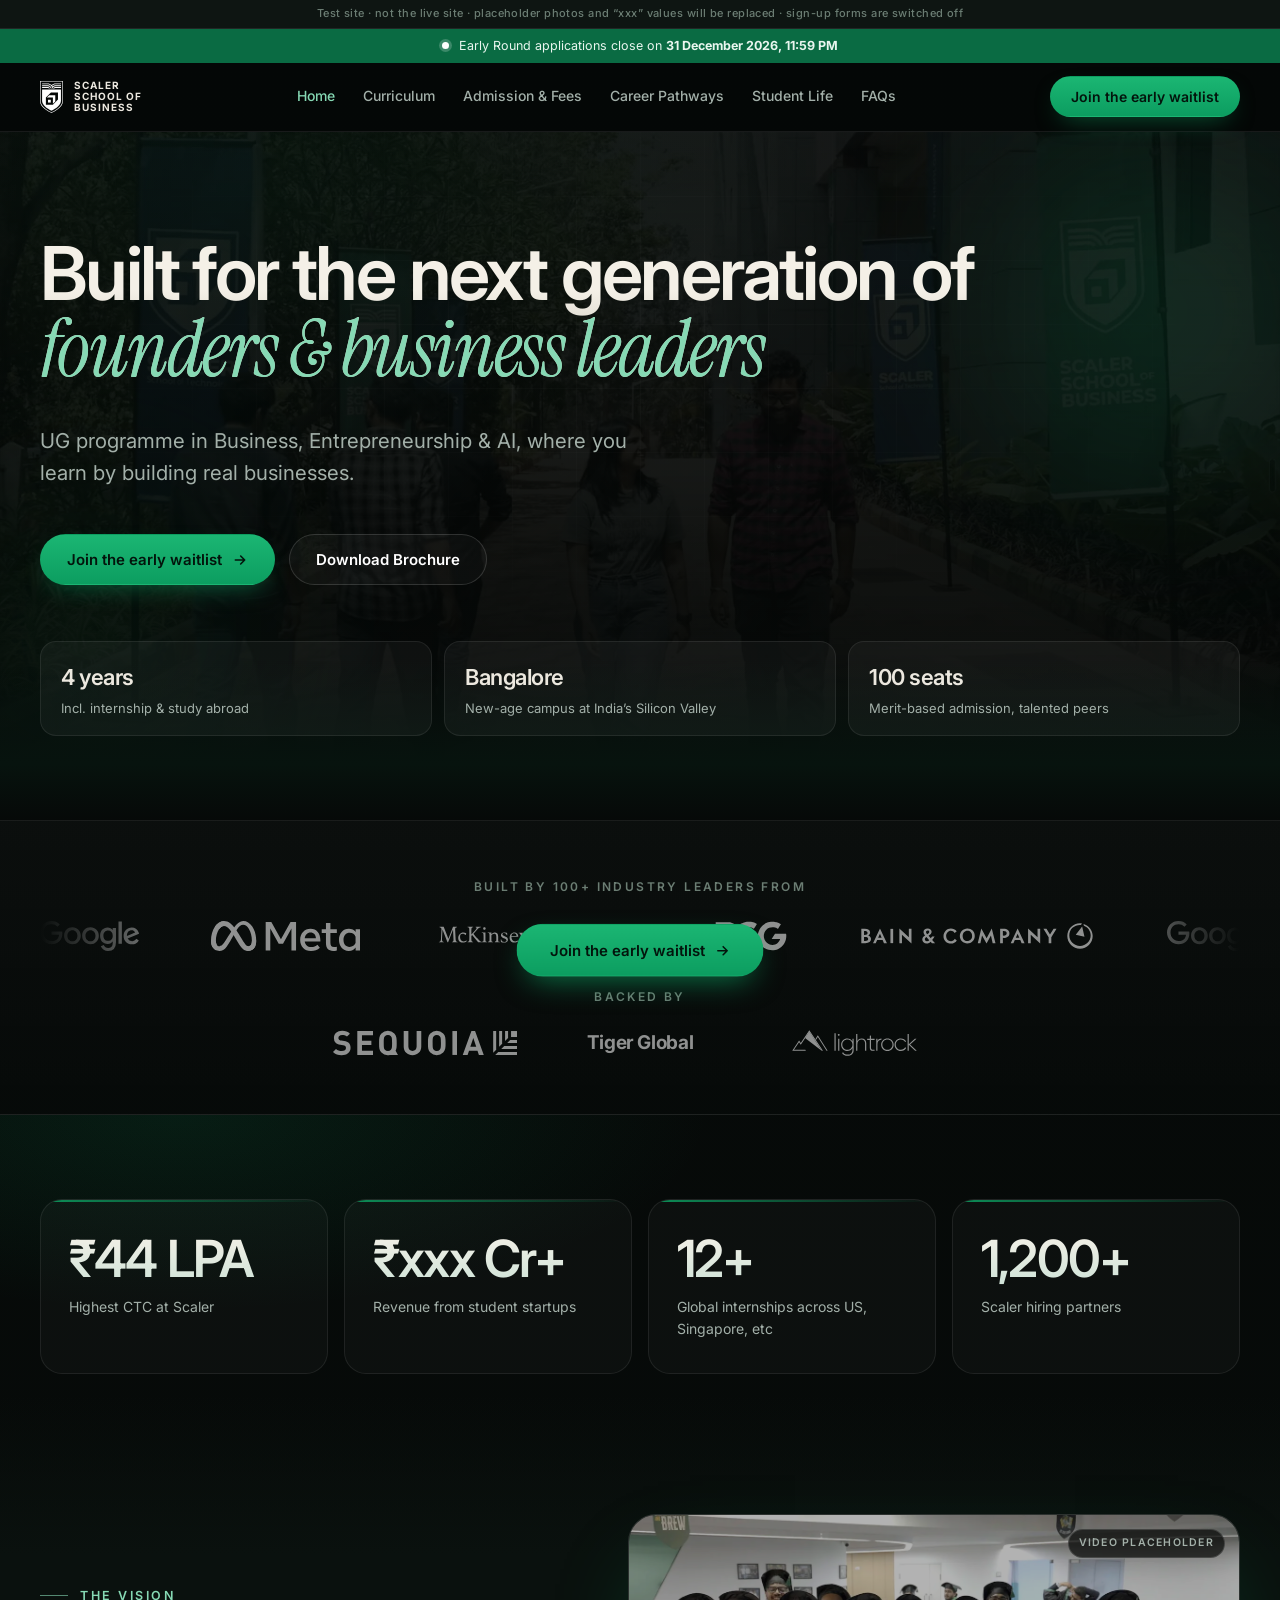
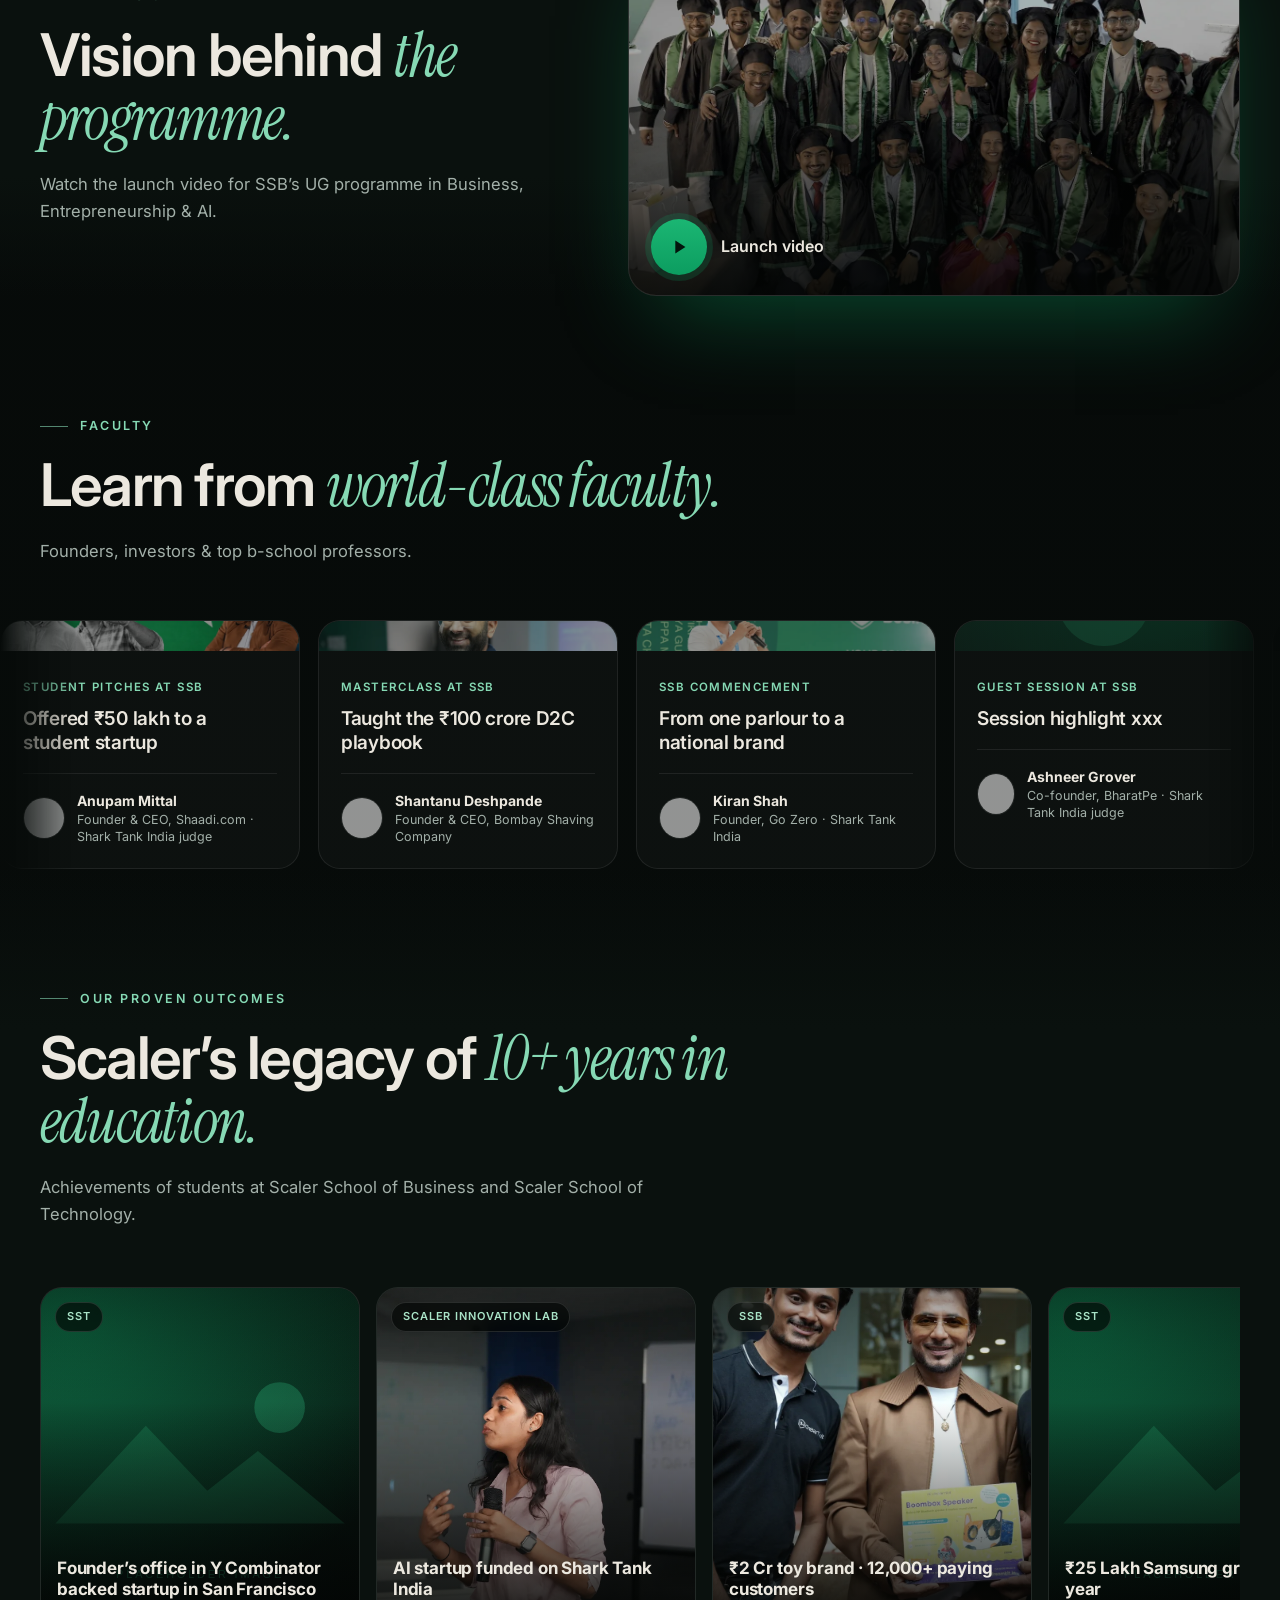
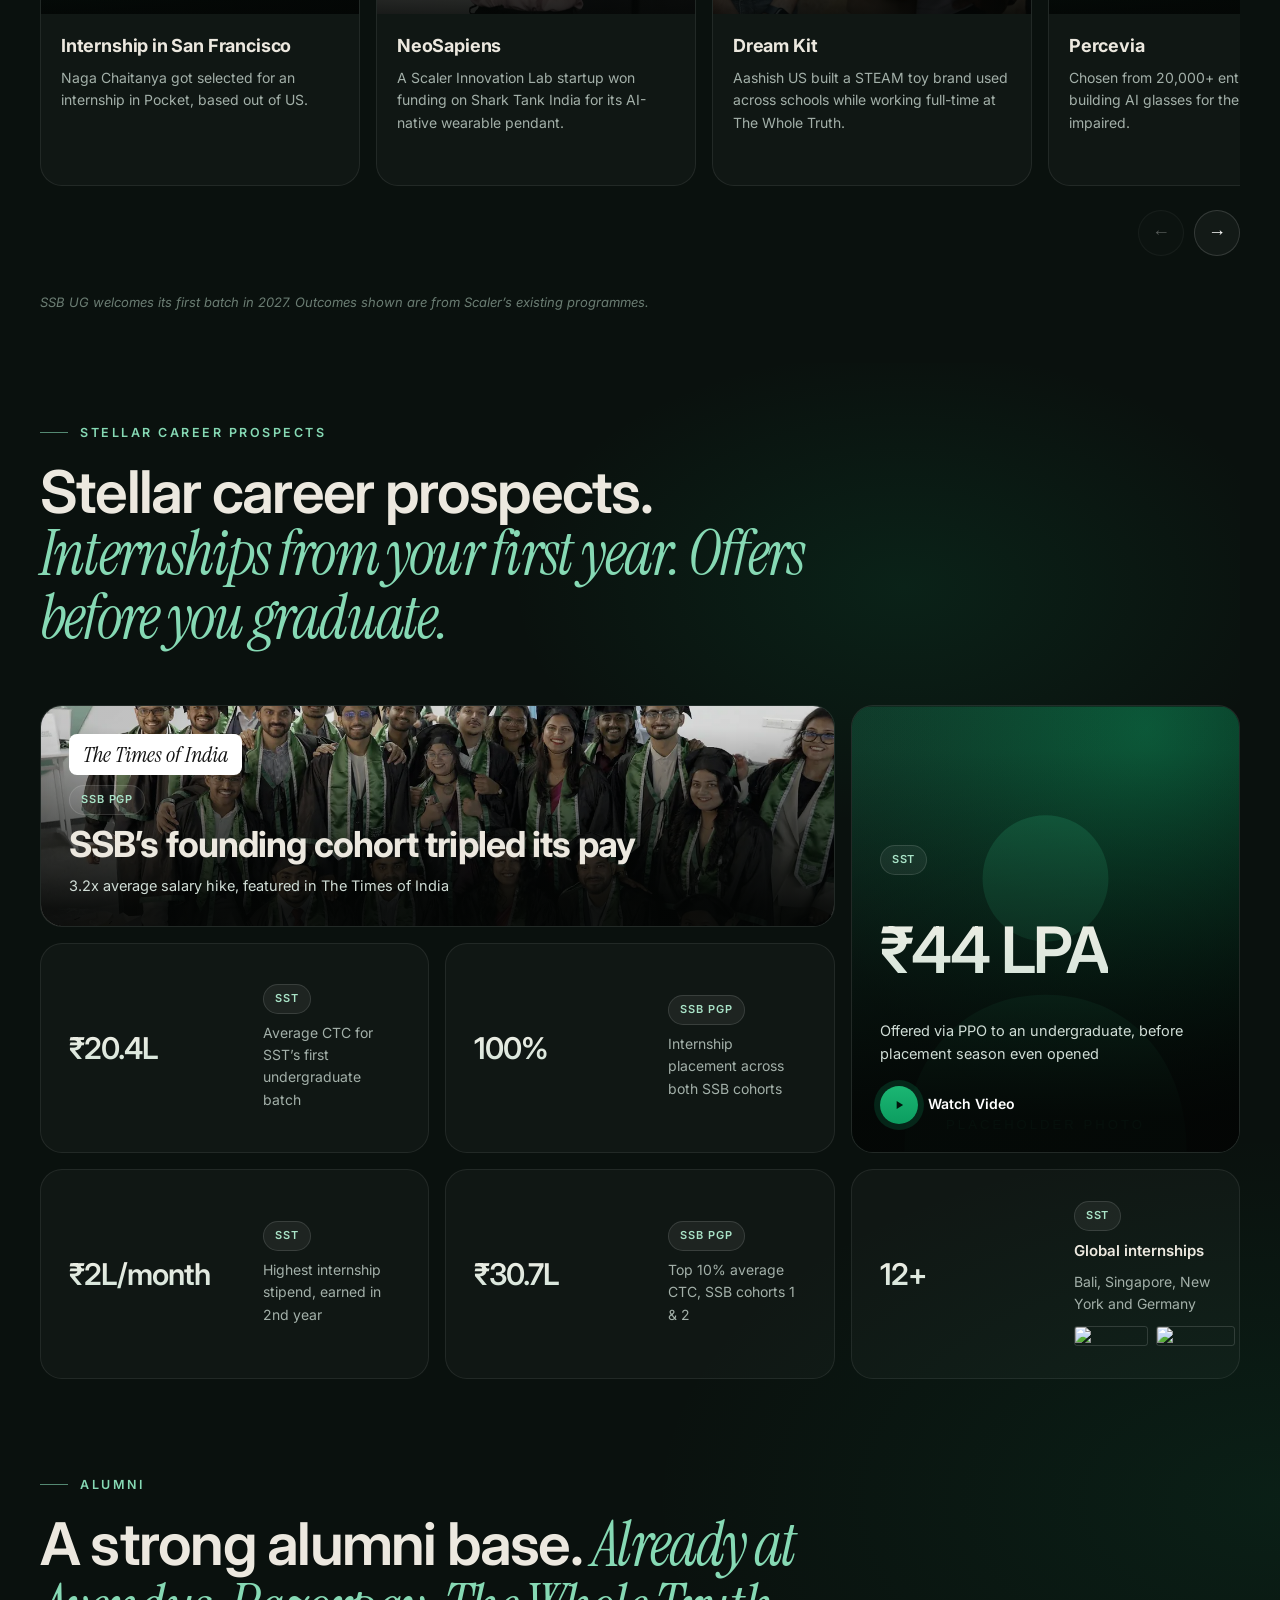
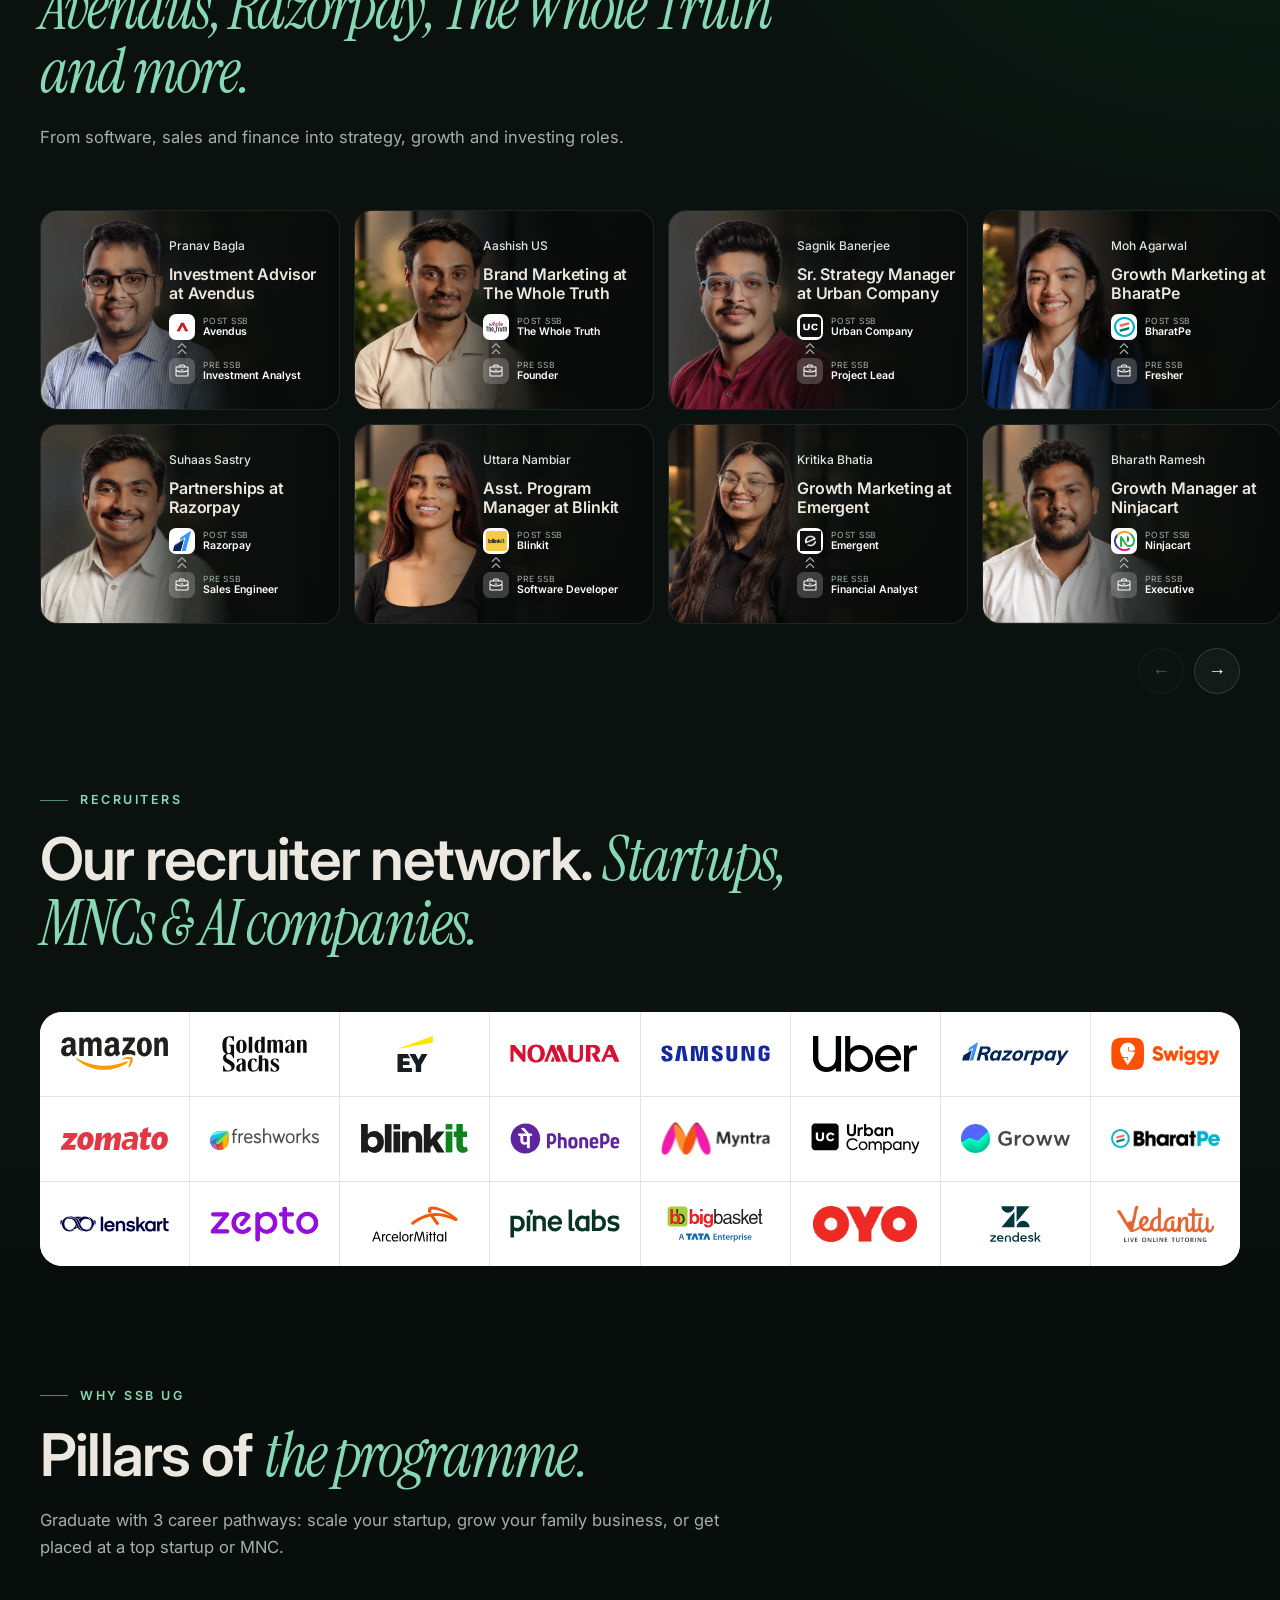
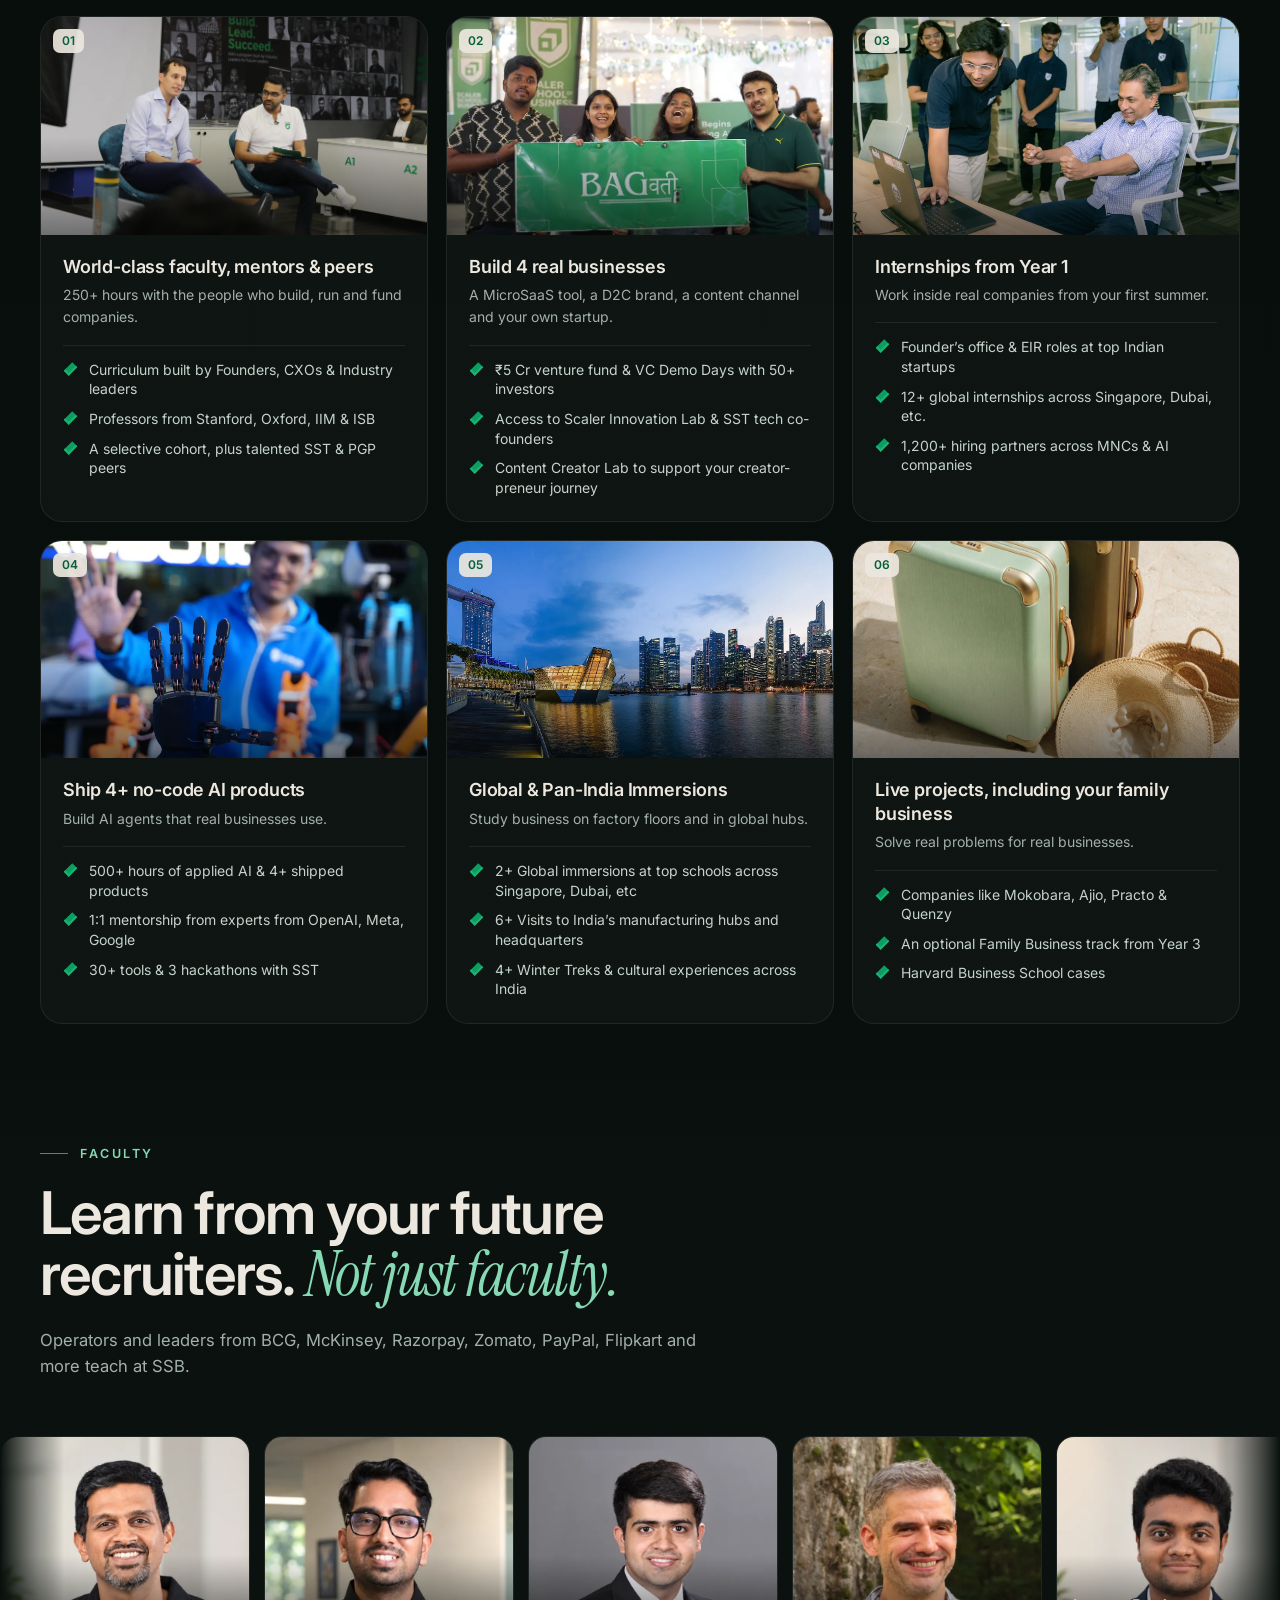
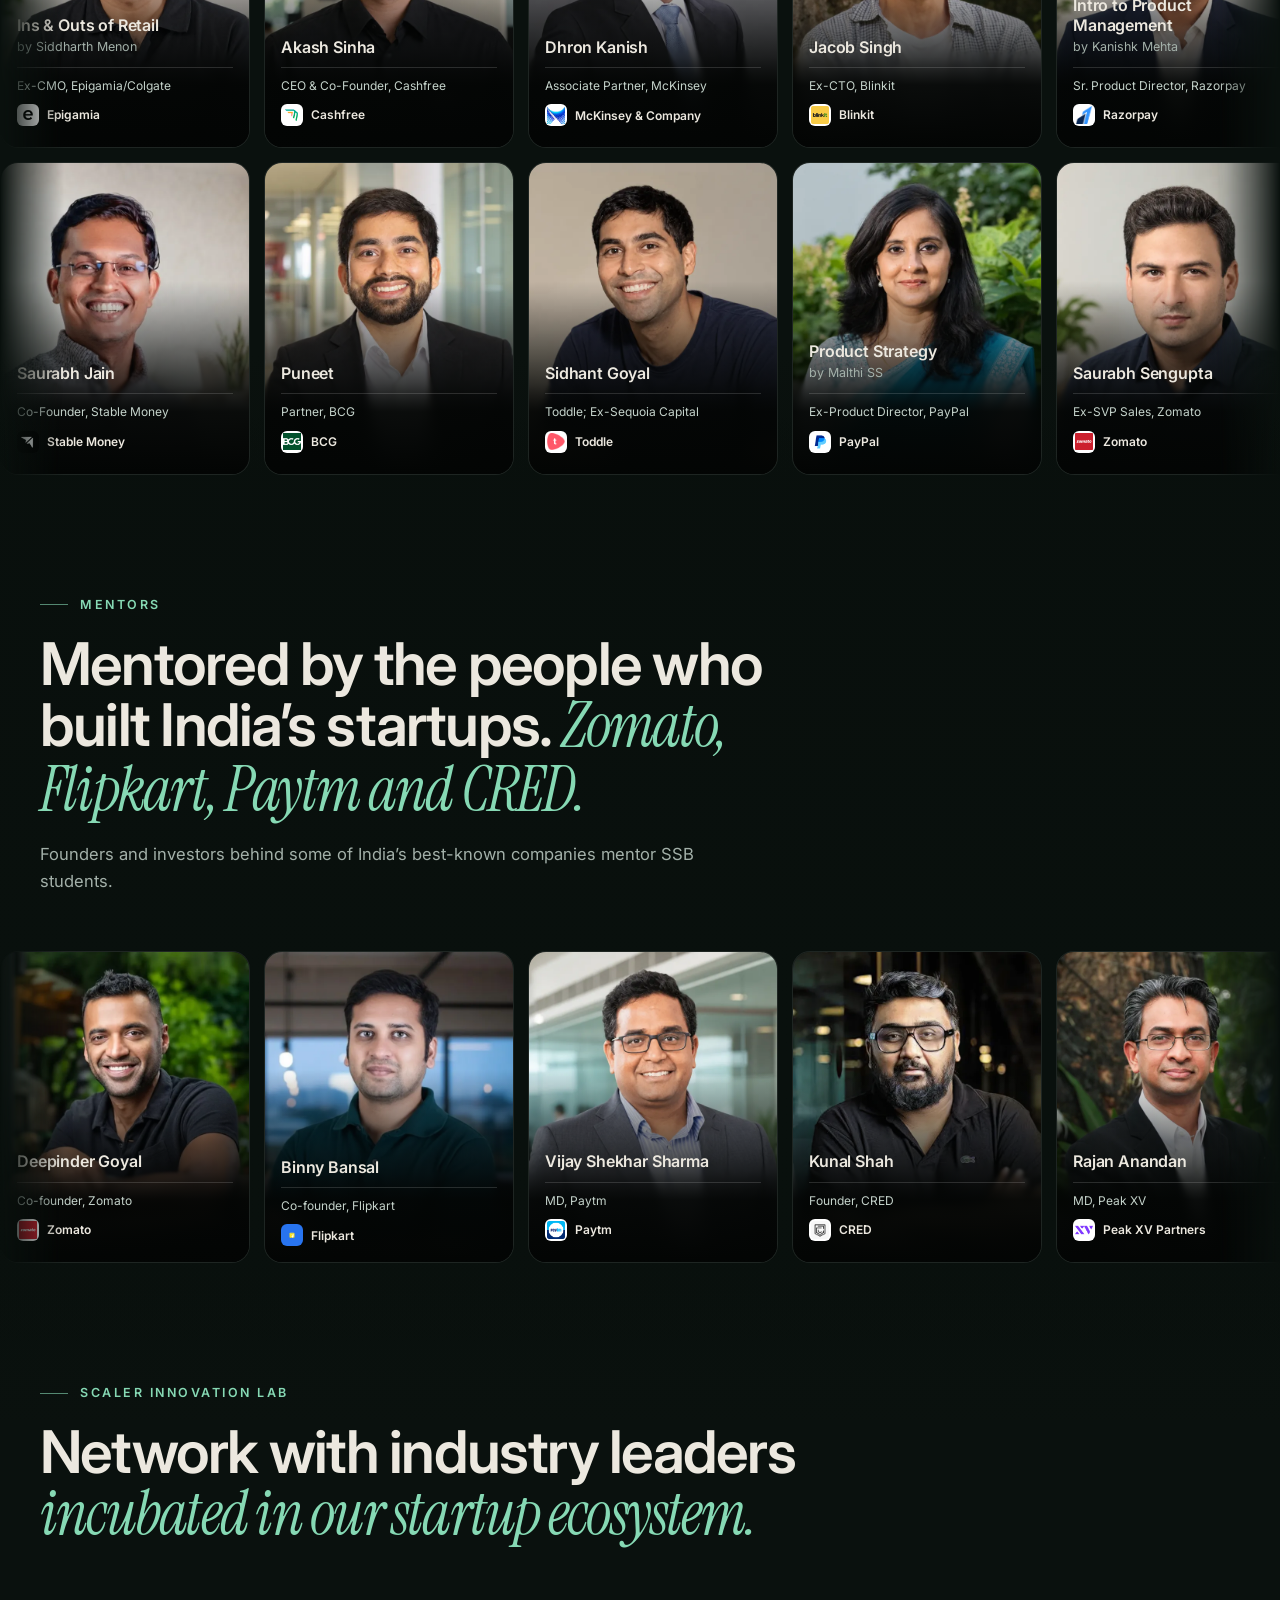
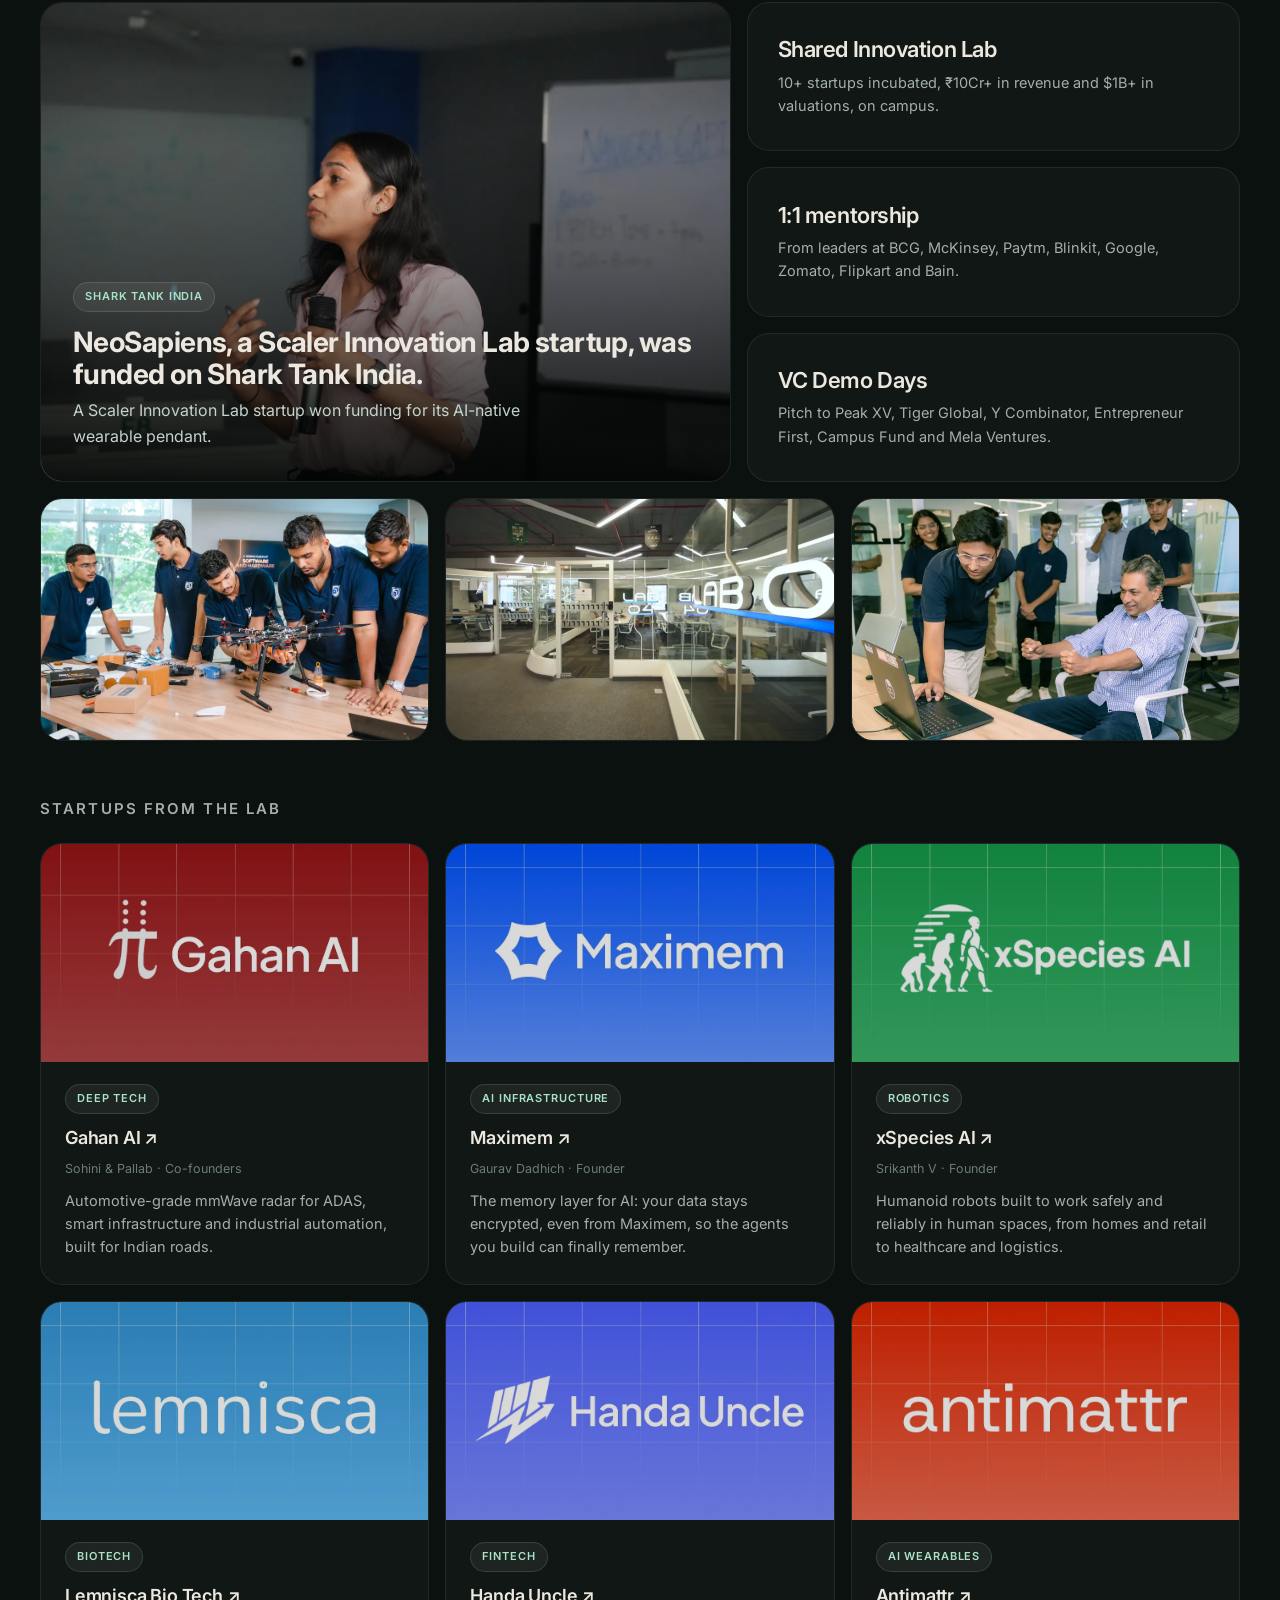
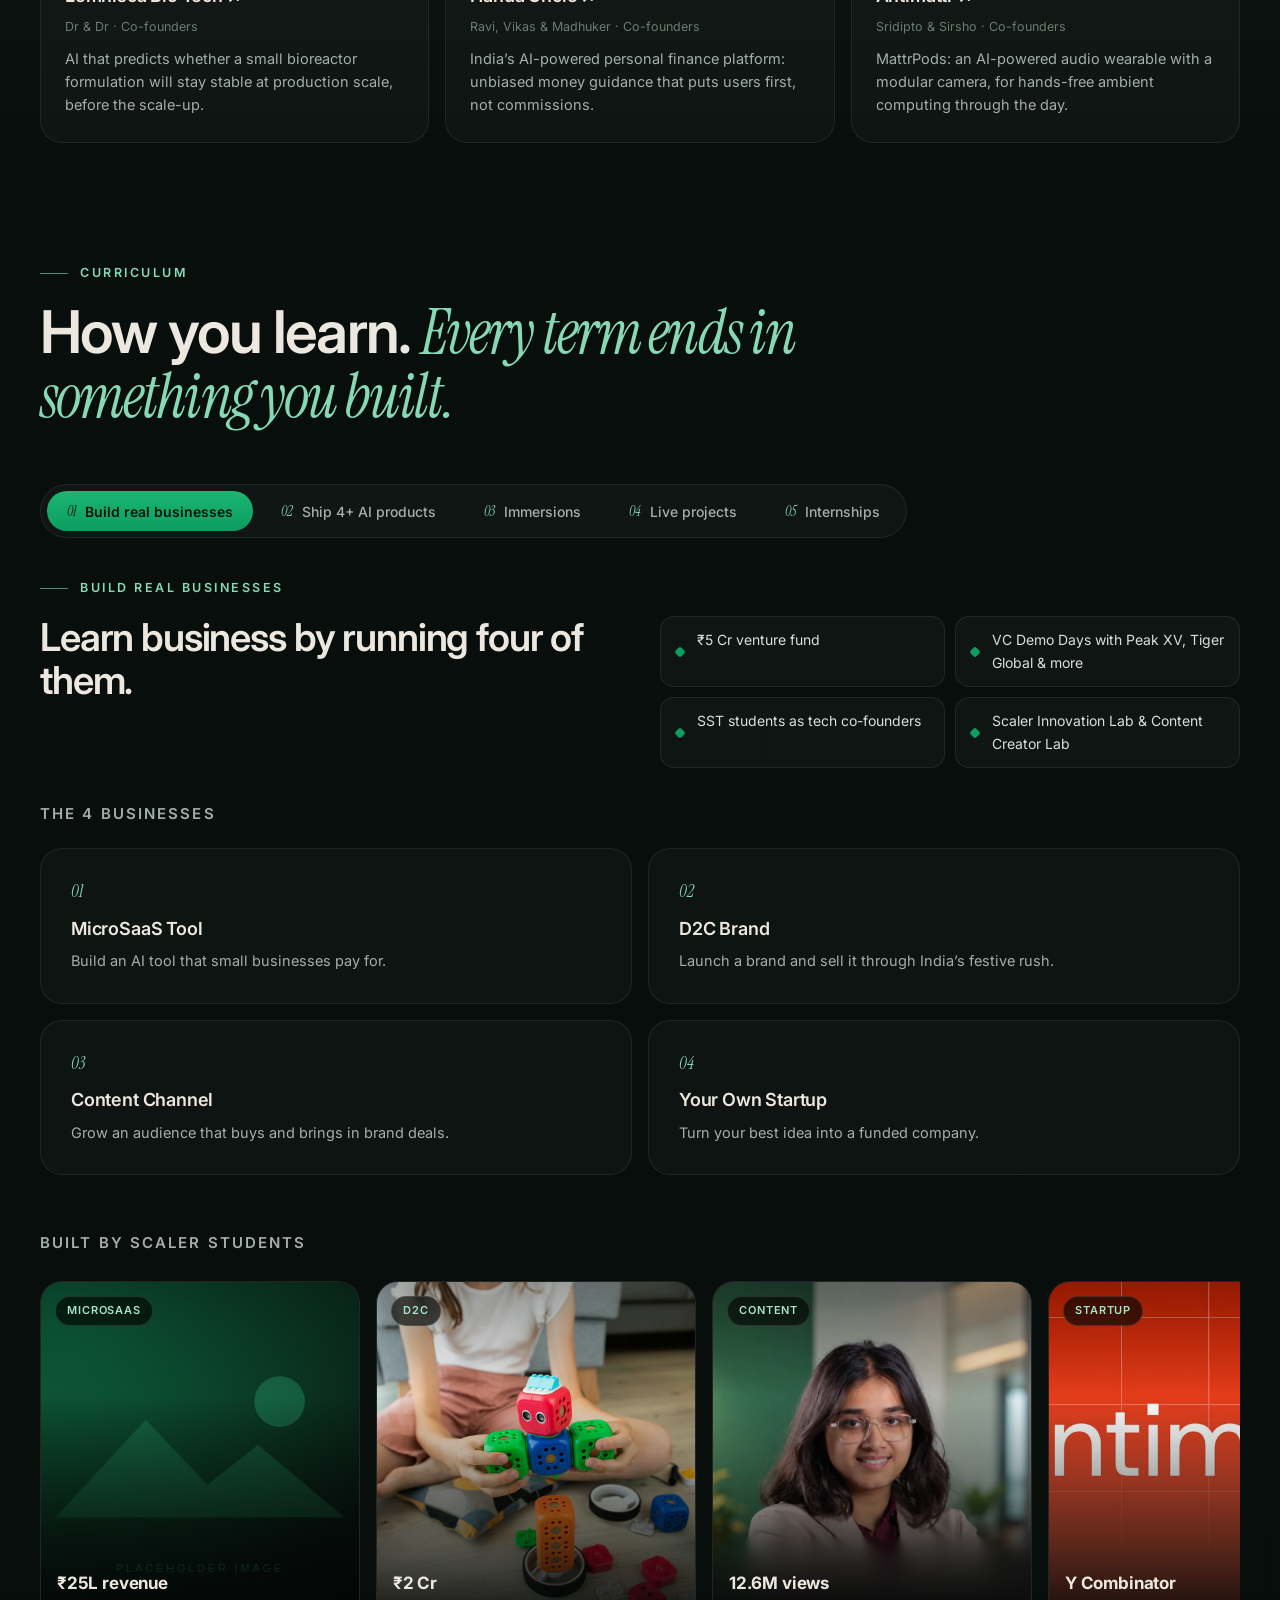
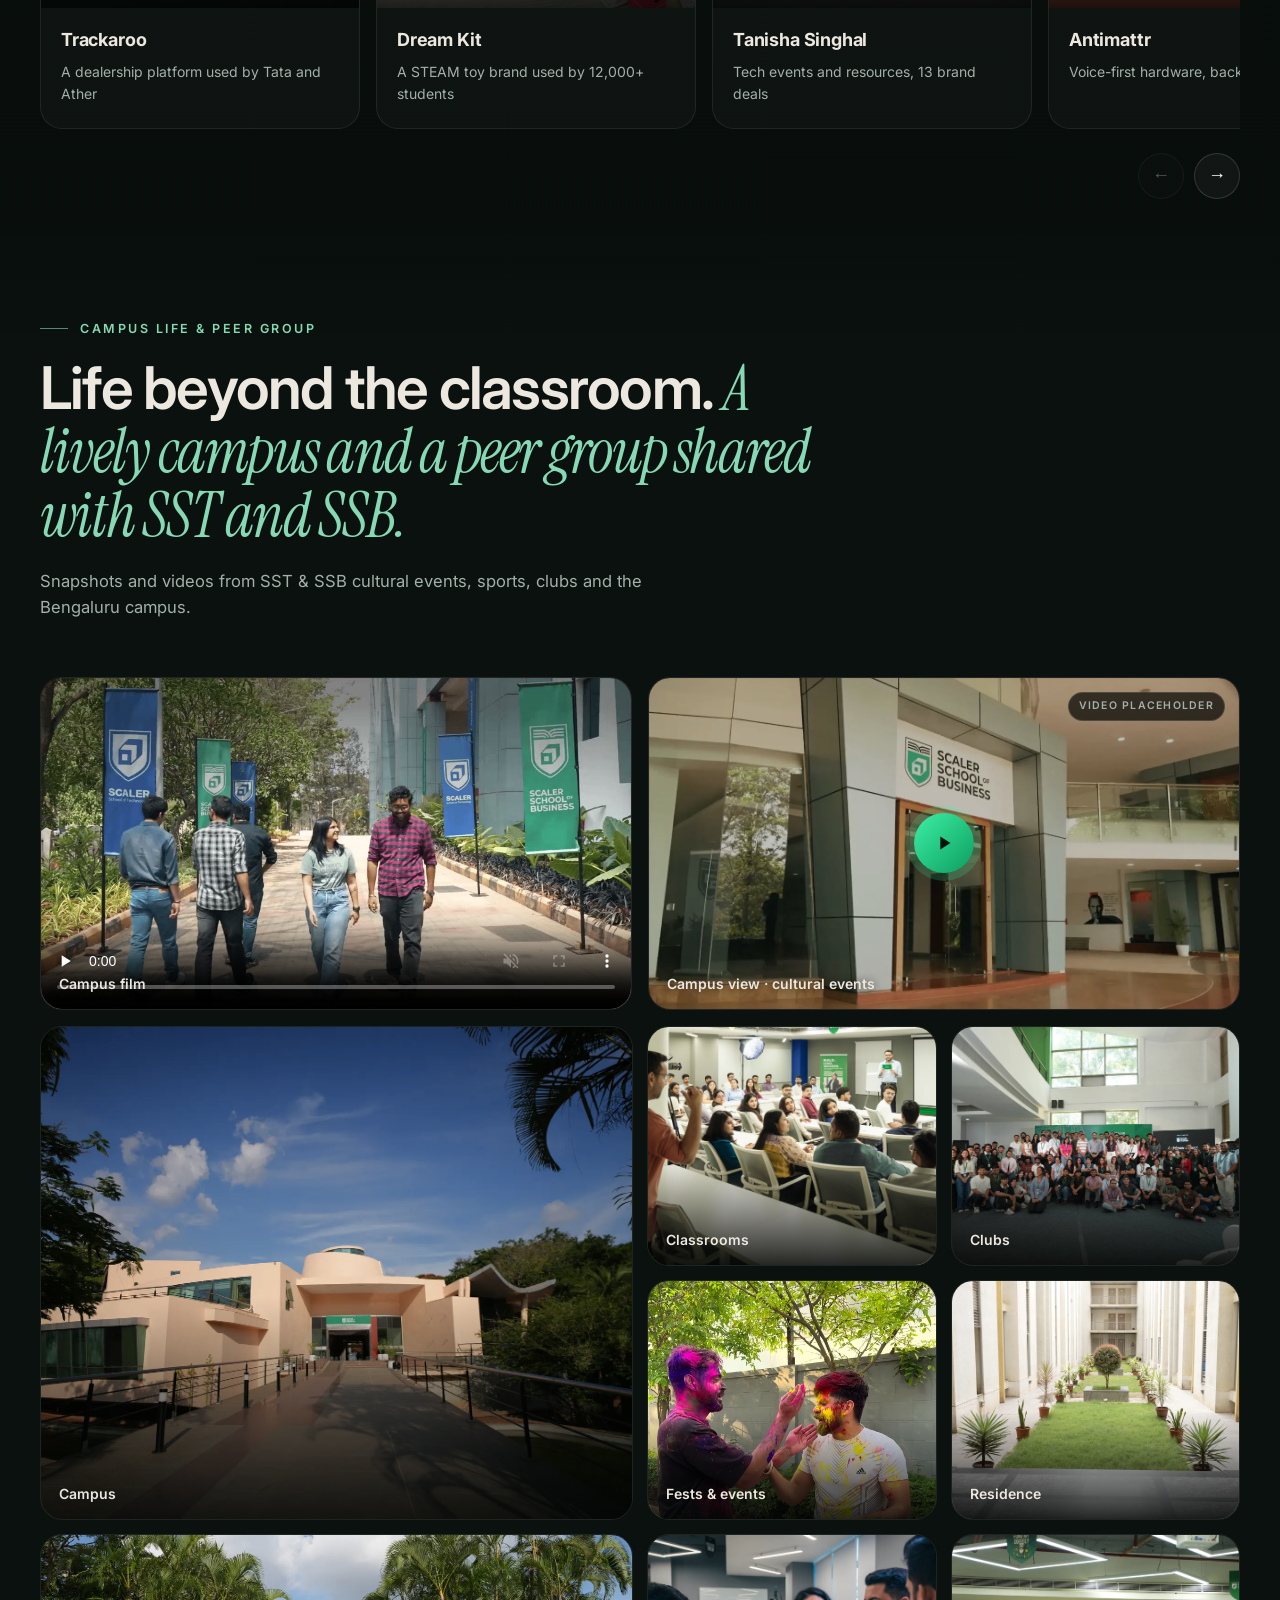
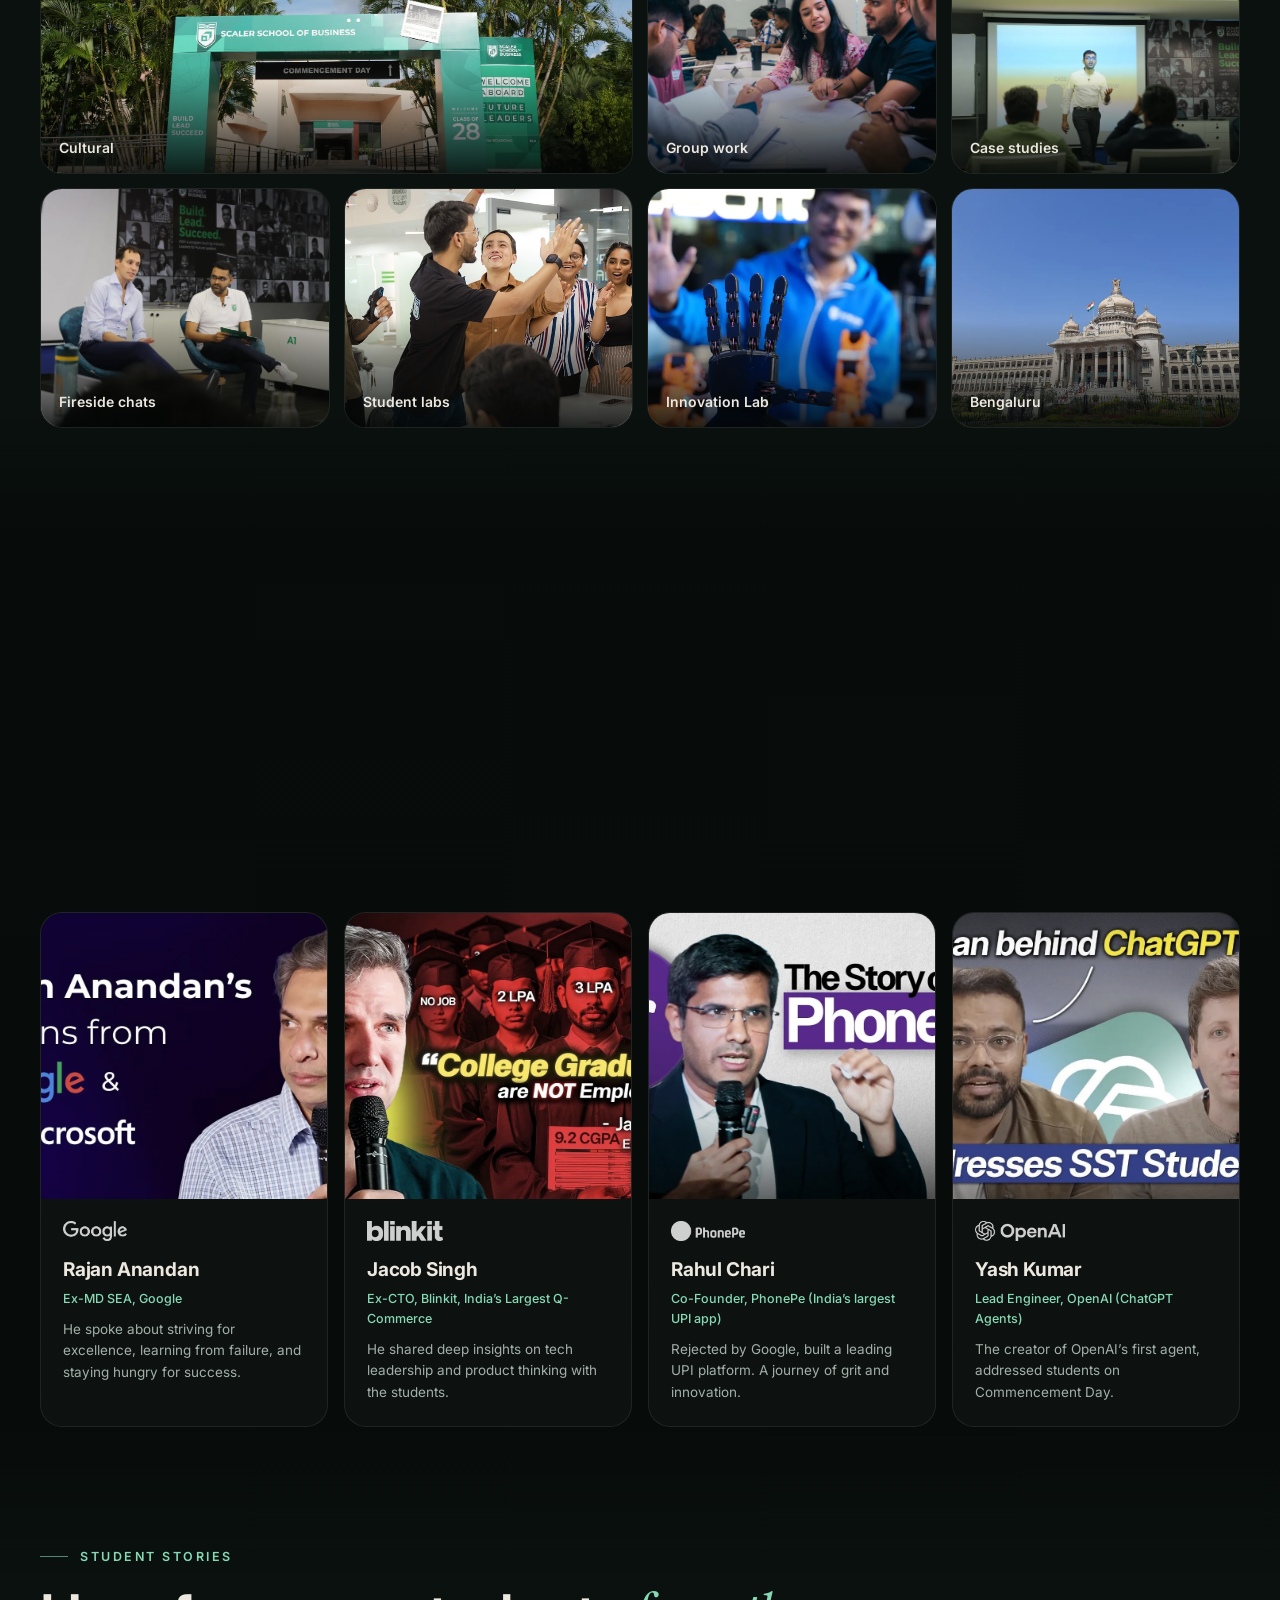
==== docs/index.html @ c3555638 "Hero box copy: 100 seats / Merit-based admission, talented peers Co-Authored-By: Claude Sonnet 5.5 <" ====
<!doctype html>
<html lang="en">
<head>
<meta charset="utf-8">
<meta name="viewport" content="width=device-width, initial-scale=1">
<title>UG Programme in Business, Entrepreneurship &amp; AI</title>
<meta name="description" content="A four-year UG programme in Business, Entrepreneurship & AI, on the Scaler campus in Bengaluru. Build 4 real businesses, ship AI products and intern from Year 1.">
<meta name="theme-color" content="#050807">
<link rel="preconnect" href="https://fonts.googleapis.com">
<link rel="preconnect" href="https://fonts.gstatic.com" crossorigin>
<link href="https://fonts.googleapis.com/css2?family=Inter:wght@400;500;600;700&family=Instrument+Serif:ital@0;1&display=swap" rel="stylesheet">
<style>.section-nav{position:fixed;top:0;left:0;right:0;transform:translateY(-110%);visibility:hidden}.sticky-cta{position:fixed;left:0;right:0;bottom:0;visibility:hidden}</style>
<link rel="stylesheet" href="styles.css?v=50c4fd68">
</head>
<body>

<div class="preview-bar">Test site · not the live site · placeholder photos and “xxx” values will be replaced · sign-up forms are switched off</div>

<header class="site-header" id="top">
  <div class="deadline"><span class="pulse"></span><span class="dl-long">Early Round applications close on <b>31 December 2026, 11:59 PM</b></span><span class="dl-short">Early Round closes <b>31 Dec 2026</b></span></div>
  <div class="nav-wrap">
    <div class="wrap nav">
      <a href="#top" class="brand" aria-label="Scaler School of Business, home">
        <img src="assets/logos/ssb.svg" alt="" class="brand-mark">
        <span class="brand-text">Scaler<br>School of<br>Business</span>
      </a>
      <nav class="links" aria-label="Main">
        <a href="#top" class="active">Home</a>
        <a href="#curriculum">Curriculum</a>
        <a href="admission.html">Admission &amp; Fees</a>
        <a href="#careers">Career Pathways</a>
        <a href="#campus">Student Life</a>
        <a href="#faq">FAQs</a>
      </nav>
      <a href="#admissions" class="btn btn-primary btn-sm nav-cta">Join the early waitlist</a>
      <button class="burger" aria-label="Menu" aria-expanded="false"><span></span><span></span></button>
    </div>
  </div>
</header>

<nav class="section-nav" id="section-nav" aria-label="Sections of the page">
  <div class="wrap sn-wrap">
    <a class="sn-home" href="#top" aria-label="Scaler School of Business, top"><img src="assets/logos/ssb.svg" alt=""></a>
    <ul class="sn-list"><li><a class="sn-link" data-spy href="#outcomes">Outcomes</a></li><li><a class="sn-link" data-spy href="#alumni">Alumni</a></li><li><a class="sn-link" data-spy href="#recruiters">Recruiters</a></li><li><a class="sn-link" data-spy href="#why-ssb">Highlights</a></li><li><a class="sn-link" data-spy href="#faculty-list">Faculty</a></li><li><a class="sn-link" data-spy href="#mentors-list">Mentors</a></li><li><a class="sn-link" data-spy href="#innovation-lab">Innovation Lab</a></li><li><a class="sn-link" data-spy href="#curriculum">Curriculum</a></li><li><a class="sn-link" data-spy href="#campus">Campus Life</a></li><li><a class="sn-link" data-spy href="#mentor-sessions">Mentor Sessions</a></li><li><a class="sn-link" data-spy href="#student-stories">Student Stories</a></li><li><a class="sn-link" data-spy href="#admissions">Admissions</a></li><li><a class="sn-link" data-spy href="#faq">FAQ</a></li></ul>
  </div>
</nav>

<main>

<!-- SECTION 1: HERO -->
<section class="hero">
  <div class="hero-bg" aria-hidden="true">
    <video autoplay muted loop playsinline preload="metadata" poster="assets/media/campus-film-poster.jpg"><source src="assets/media/hero-film.mp4" type="video/mp4"></video>
    <div class="hero-veil"></div>
    <div class="orb orb-a"></div><div class="orb orb-b"></div>
    <div class="grid-tex"></div>
  </div>
  <div class="wrap hero-inner">
    <h1 class="hero-title reveal">Built for the next generation of <em>founders &amp; business leaders</em></h1>
    <p class="lede reveal">UG programme in Business, Entrepreneurship &amp; AI, where you learn by building real businesses.</p>
    <div class="cta-row reveal">
      <a href="#admissions" class="btn btn-primary">Join the early waitlist <svg width="16" height="16" viewBox="0 0 24 24" fill="none" stroke="currentColor" stroke-width="2.4" stroke-linecap="round" stroke-linejoin="round"><path d="M5 12h14M13 6l6 6-6 6"/></svg></a>
      <a href="#admissions" class="btn btn-ghost">Download Brochure</a>
    </div>
    <div class="facts reveal">
      <div><b>4 years</b><span>Incl. internship &amp; study abroad</span></div>
      <div><b>Bangalore</b><span>New-age campus at India’s Silicon Valley</span></div>
      <div><b>100 seats</b><span>Merit-based admission, talented peers</span></div>
    </div>
  </div>
</section>

<!-- TRUST -->
<section class="trust">
  <div class="wrap">
    <p class="trust-label">Built by 100+ industry leaders from</p>
    <div class="marquee"><div class="track">
      <img src="assets/logos/google.svg" alt="Google"><img src="assets/logos/meta.svg" alt="Meta"><img src="assets/logos/mckinsey.svg" alt="McKinsey"><img src="assets/logos/bcg.svg" alt="BCG"><img src="assets/logos/bain.svg" alt="Bain">
      <img src="assets/logos/google.svg" alt=""><img src="assets/logos/meta.svg" alt=""><img src="assets/logos/mckinsey.svg" alt=""><img src="assets/logos/bcg.svg" alt=""><img src="assets/logos/bain.svg" alt="">
      <img src="assets/logos/google.svg" alt=""><img src="assets/logos/meta.svg" alt=""><img src="assets/logos/mckinsey.svg" alt=""><img src="assets/logos/bcg.svg" alt=""><img src="assets/logos/bain.svg" alt="">
    </div></div>
    <p class="trust-label mt">Backed by</p>
    <div class="backers"><img src="assets/logos/sequoia.svg" alt="Sequoia"><span>Tiger Global</span><img src="assets/logos/lightrock.svg" alt="Lightrock"></div>
  </div>
</section>

<!-- PROOF BAR -->
<section class="stats">
  <div class="wrap stat-grid">
    <div class="stat reveal"><b data-count="44" data-pre="₹" data-suf=" LPA">₹44 LPA</b><span>Highest CTC at Scaler</span></div>
    <div class="stat reveal"><b>₹xxx Cr+</b><span>Revenue from student startups</span></div>
    <div class="stat reveal"><b data-count="12" data-suf="+">12+</b><span>Global internships across US, Singapore, etc</span></div>
    <div class="stat reveal"><b data-count="1200" data-suf="+">1,200+</b><span>Scaler hiring partners</span></div>
  </div>
</section>

<!-- VISION -->
<section class="section">
  <div class="wrap vision">
    <div class="reveal">
      <p class="kicker">The vision</p>
      <h2>Vision behind <em>the programme.</em></h2>
      <p class="sub">Watch the launch video for SSB’s UG programme in Business, Entrepreneurship &amp; AI.</p>
    </div>
    <figure class="video-card reveal">
      <img src="assets/media/why-story-cohort.webp" alt="SSB students at convocation" loading="lazy">
      <span class="ph-tag">Video placeholder</span>
      <figcaption><span class="play"><svg width="22" height="22" viewBox="0 0 24 24" fill="currentColor"><path d="M8 5v14l11-7z"/></svg></span>Launch video</figcaption>
    </figure>
  </div>
</section>

<!-- SECTION 2: FOUNDERS MARQUEE -->
<section class="section" id="faculty">
  <div class="wrap">
    <div class="head reveal">
      <p class="kicker">Faculty</p>
      <h2>Learn from <em>world-class faculty.</em></h2>
      <p class="sub">Founders, investors &amp; top b-school professors.</p>
    </div>
  </div>
  <div class="marquee wide reveal"><div class="track half pause">
    <!-- set 1 -->
    <article class="person"><img src="assets/on-campus/anupam-mittal.webp" alt="Anupam Mittal with SSB students" loading="lazy"><div class="p-body"><small>Student pitches at SSB</small><h3>Offered ₹50 lakh to a student startup</h3><div class="who"><img src="assets/media/mittal-avatar.jpg" alt=""><div><b>Anupam Mittal</b><span>Founder &amp; CEO, Shaadi.com · Shark Tank India judge</span></div></div></div></article>
    <article class="person"><img src="assets/media/shantanu-card.webp" alt="Shantanu Deshpande at SSB" loading="lazy"><div class="p-body"><small>Masterclass at SSB</small><h3>Taught the ₹100 crore D2C playbook</h3><div class="who"><img src="assets/media/shantanu-avatar.jpg" alt=""><div><b>Shantanu Deshpande</b><span>Founder &amp; CEO, Bombay Shaving Company</span></div></div></div></article>
    <article class="person"><img src="assets/media/kiran-card.webp" alt="Kiran Shah at SSB" loading="lazy"><div class="p-body"><small>SSB commencement</small><h3>From one parlour to a national brand</h3><div class="who"><img src="assets/media/kiran-avatar.jpg" alt=""><div><b>Kiran Shah</b><span>Founder, Go Zero · Shark Tank India</span></div></div></div></article>
    <article class="person"><img src="ph/person.svg" alt="Placeholder photo of Ashneer Grover" loading="lazy"><div class="p-body"><small>Guest session at SSB</small><h3>Session highlight xxx</h3><div class="who"><img src="ph/person.svg" alt=""><div><b>Ashneer Grover</b><span>Co-founder, BharatPe · Shark Tank India judge</span></div></div></div></article>
    <article class="person"><img src="assets/on-campus/ankur-warikoo.webp" alt="Ankur Warikoo at SSB" loading="lazy"><div class="p-body"><small>Convocation at SSB</small><h3>Handed our graduates their degrees</h3><div class="who"><img src="assets/media/warikoo-avatar.jpg" alt=""><div><b>Ankur Warikoo</b><span>Founder, WebVeda · Author, Do Epic Shit</span></div></div></div></article>
    <!-- set 2 (loop) -->
    <article class="person" aria-hidden="true"><img src="assets/on-campus/anupam-mittal.webp" alt="" loading="lazy"><div class="p-body"><small>Student pitches at SSB</small><h3>Offered ₹50 lakh to a student startup</h3><div class="who"><img src="assets/media/mittal-avatar.jpg" alt=""><div><b>Anupam Mittal</b><span>Founder &amp; CEO, Shaadi.com · Shark Tank India judge</span></div></div></div></article>
    <article class="person" aria-hidden="true"><img src="assets/media/shantanu-card.webp" alt="" loading="lazy"><div class="p-body"><small>Masterclass at SSB</small><h3>Taught the ₹100 crore D2C playbook</h3><div class="who"><img src="assets/media/shantanu-avatar.jpg" alt=""><div><b>Shantanu Deshpande</b><span>Founder &amp; CEO, Bombay Shaving Company</span></div></div></div></article>
    <article class="person" aria-hidden="true"><img src="assets/media/kiran-card.webp" alt="" loading="lazy"><div class="p-body"><small>SSB commencement</small><h3>From one parlour to a national brand</h3><div class="who"><img src="assets/media/kiran-avatar.jpg" alt=""><div><b>Kiran Shah</b><span>Founder, Go Zero · Shark Tank India</span></div></div></div></article>
    <article class="person" aria-hidden="true"><img src="ph/person.svg" alt="" loading="lazy"><div class="p-body"><small>Guest session at SSB</small><h3>Session highlight xxx</h3><div class="who"><img src="ph/person.svg" alt=""><div><b>Ashneer Grover</b><span>Co-founder, BharatPe · Shark Tank India judge</span></div></div></div></article>
    <article class="person" aria-hidden="true"><img src="assets/on-campus/ankur-warikoo.webp" alt="" loading="lazy"><div class="p-body"><small>Convocation at SSB</small><h3>Handed our graduates their degrees</h3><div class="who"><img src="assets/media/warikoo-avatar.jpg" alt=""><div><b>Ankur Warikoo</b><span>Founder, WebVeda · Author, Do Epic Shit</span></div></div></div></article>
  </div></div>
</section>

<!-- SECTION 3: OUTCOMES -->
<section class="section" id="outcomes">
  <div class="wrap">
    <div class="head reveal">
      <p class="kicker">Our proven outcomes</p>
      <h2>Scaler’s legacy of <em>10+ years in education.</em></h2>
      <p class="sub">Achievements of students at Scaler School of Business and Scaler School of Technology.</p>
    </div>
  </div>
  <div class="wrap carousel reveal"><div class="rail">
    <article class="oc"><div class="oc-img"><img src="ph/photo.svg" alt="" loading="lazy"><span class="pill">SST</span><b class="oc-over">Founder’s office in Y Combinator backed startup in San Francisco</b></div><div class="oc-body"><h4>Internship in San Francisco</h4><p>Naga Chaitanya got selected for an internship in Pocket, based out of US.</p></div></article>
    <article class="oc"><div class="oc-img"><img src="assets/campus/navera-shark-tank.webp" alt="" loading="lazy"><span class="pill">Scaler Innovation Lab</span><b class="oc-over">AI startup funded on Shark Tank India</b></div><div class="oc-body"><h4>NeoSapiens</h4><p>A Scaler Innovation Lab startup won funding on Shark Tank India for its AI-native wearable pendant.</p></div></article>
    <article class="oc"><div class="oc-img"><img src="assets/deck/built/dream-kit.webp" alt="" loading="lazy"><span class="pill">SSB</span><b class="oc-over">₹2 Cr toy brand · 12,000+ paying customers</b></div><div class="oc-body"><h4>Dream Kit</h4><p>Aashish US built a STEAM toy brand used across schools while working full-time at The Whole Truth.</p></div></article>
    <article class="oc"><div class="oc-img"><img src="ph/photo.svg" alt="" loading="lazy"><span class="pill">SST</span><b class="oc-over">₹25 Lakh Samsung grant, in 2nd year</b></div><div class="oc-body"><h4>Percevia</h4><p>Chosen from 20,000+ entries, Tushar is building AI glasses for the visually impaired.</p></div></article>
    <article class="oc"><div class="oc-img"><img src="ph/person.svg" alt="" loading="lazy"><span class="pill">SST</span><b class="oc-over">First student at Apple, in 2nd year</b></div><div class="oc-body"><h4>First Student at Apple</h4><p>Krishna cracked Apple’s prestigious Apple Academy while still at SST.</p></div></article>
    <article class="oc"><div class="oc-img"><img src="assets/media/singapore/marina-dusk.webp" alt="" loading="lazy"><span class="pill">SST</span><b class="oc-over">₹2L/month · Global internship in Singapore</b></div><div class="oc-body"><h4>₹2L/month internship in Singapore</h4><p>Sourashish Sarkar landed a global internship in Singapore paying ₹2 lakh a month, in his 2nd year at SST.</p></div></article>
    <article class="oc"><div class="oc-img"><img src="assets/deck/built/gredo.webp" alt="" loading="lazy"><span class="pill">SSB</span><b class="oc-over">₹1 Cr+ ARR · Vending machines across Bengaluru</b></div><div class="oc-body"><h4>Gredo</h4><p>Sanskriti Deshmukh built a protein-food brand live on Swiggy and Zomato.</p></div></article>
    <article class="oc"><div class="oc-img"><img src="assets/startups/antimattr.webp" alt="" loading="lazy"><span class="pill">Scaler Innovation Lab</span><b class="oc-over">Selected for Y Combinator · Backed by Nikhil Kamath’s WTFund</b></div><div class="oc-body"><h4>Antimattr</h4><p>Built at Scaler Innovation Lab, Antimattr is building voice-first AI hardware.</p></div></article>
    <article class="oc"><div class="oc-img"><img src="ph/photo.svg" alt="" loading="lazy"><span class="pill">SST</span><b class="oc-over">₹25 Lakh revenue · Clients like Tata &amp; Ather</b></div><div class="oc-body"><h4>Trackaroo</h4><p>Pratyush built a dealership management platform trusted by leading auto brands.</p></div></article>
    <article class="oc"><div class="oc-img"><img src="ph/person.svg" alt="" loading="lazy"><span class="pill">SST</span><b class="oc-over">PM intern at YC-backed Fam · 2 Crore+ users</b></div><div class="oc-body"><h4>Product Intern at Fam</h4><p>xxx from Uttar Pradesh builds products used by millions.</p></div></article>
    <article class="oc"><div class="oc-img"><img src="assets/alumni/pranav-bagla.webp" alt="" loading="lazy"><span class="pill">SSB</span><b class="oc-over">Fresher → Investment Advisor, Avendus</b></div><div class="oc-body"><h4>Investing at Avendus</h4><p>Pranav Bagla stepped up to an investment advisory role after SSB.</p></div></article>
    <article class="oc"><div class="oc-img"><img src="assets/deck/built/chaubaraa.webp" alt="" loading="lazy"><span class="pill">SSB</span><b class="oc-over">₹30L+ ARR</b></div><div class="oc-body"><h4>Chaubaraa</h4><p>Three SSB students built a perfume brand inspired by familiar memories and emotions.</p></div></article>
    <article class="oc"><div class="oc-img"><img src="ph/person.svg" alt="" loading="lazy"><span class="pill">SST</span><b class="oc-over">Backed by a former JioHotstar director</b></div><div class="oc-body"><h4>Voice AI at 20</h4><p>xxx from Telangana is building a voice AI social concierge, two years after writing her first line of code.</p></div></article>
    <article class="oc"><div class="oc-img"><img src="assets/deck/built/onlyfeet.webp" alt="" loading="lazy"><span class="pill">SSB</span><b class="oc-over">₹28L+ ARR</b></div><div class="oc-body"><h4>Onlyfeet</h4><p>Mahnoor Z Mistry built a premium socks brand packaged in collectible cans for Gen Z.</p></div></article>
  </div></div>
  <div class="wrap"><p class="fine it reveal">SSB UG welcomes its first batch in 2027. Outcomes shown are from Scaler’s existing programmes.</p></div>

  <!-- Part 2: bento -->
  <div class="wrap" id="careers" style="margin-top:110px">
    <div class="head reveal">
      <p class="kicker">Stellar career prospects</p>
      <h2>Stellar career prospects. <em>Internships from your first year. Offers before you graduate.</em></h2>
    </div>
    <div class="bento">
      <article class="tile t-wide reveal"><img src="assets/media/why-story-cohort.webp" alt="SSB cohort" loading="lazy"><div class="t-body"><span class="toi">The Times of India</span><span class="pill">SSB PGP</span><h3>SSB’s founding cohort tripled its pay</h3><p>3.2x average salary hike, featured in The Times of India</p></div></article>
      <article class="tile t-tall reveal"><img src="ph/person.svg" alt="Placeholder student photo" loading="lazy"><div class="t-body"><span class="pill">SST</span><b class="num">₹44 LPA</b><p>Offered via PPO to an undergraduate, before placement season even opened</p><a href="#top" class="watch" onclick="return false"><span class="play sm"><svg width="14" height="14" viewBox="0 0 24 24" fill="currentColor"><path d="M8 5v14l11-7z"/></svg></span>Watch Video</a></div></article>
      <div class="bento-sm">
      <article class="tile sm reveal"><b class="num">₹20.4L</b><div class="t-txt"><span class="pill">SST</span><p>Average CTC for SST’s first undergraduate batch</p></div></article>
      <article class="tile sm reveal"><b class="num">100%</b><div class="t-txt"><span class="pill">SSB PGP</span><p>Internship placement across both SSB cohorts</p></div></article>
      <article class="tile sm reveal"><b class="num">₹2L/month</b><div class="t-txt"><span class="pill">SST</span><p>Highest internship stipend, earned in 2nd year</p></div></article>
      <article class="tile sm reveal"><b class="num">₹30.7L</b><div class="t-txt"><span class="pill">SSB PGP</span><p>Top 10% average CTC, SSB cohorts 1 &amp; 2</p></div></article>
      <article class="tile sm reveal"><b class="num">12+</b><div class="t-txt"><span class="pill">SST</span><strong>Global internships</strong><p>Bali, Singapore, New York and Germany</p><div class="flags"><img src="https://flagcdn.com/w40/id.png" alt="Indonesia"><img src="https://flagcdn.com/w40/sg.png" alt="Singapore"><img src="https://flagcdn.com/w40/us.png" alt="United States"><img src="https://flagcdn.com/w40/de.png" alt="Germany"></div></div></article>
      </div>
    </div>

    <div class="head reveal" id="alumni" style="margin-top:96px">
      <p class="kicker">Alumni</p>
      <h2>A strong alumni base. <em>Already at Avendus, Razorpay, The Whole Truth and more.</em></h2>
      <p class="sub">From software, sales and finance into strategy, growth and investing roles.</p>
    </div>
  </div>
  <div class="bleed carousel reveal"><ul class="rail alumni-rail" aria-label="Alumni">
<li><article class="alumni-card"><img class="ac-photo" src="assets/vc/alumni/pranav-bagla.webp" alt="Pranav Bagla" loading="lazy"><div class="ac-body"><p class="ac-name">Pranav Bagla</p><h3 class="ac-role">Investment Advisor at Avendus</h3><div class="ac-path"><div class="ac-step"><span class="ac-tile"><img src="assets/vc/logos/marks/avendus.png" alt="" loading="lazy"></span><span><small>Post SSB</small><b>Avendus</b></span></div><span class="ac-arrow" aria-hidden="true"><svg viewBox="0 0 256 256" width="12" height="12" fill="currentColor" aria-hidden="true"><path d="M216.49,168.49a12,12,0,0,1-17,0L128,97,56.49,168.49a12,12,0,0,1-17-17l80-80a12,12,0,0,1,17,0l80,80A12,12,0,0,1,216.49,168.49Z"/></svg><svg viewBox="0 0 256 256" width="12" height="12" fill="currentColor" aria-hidden="true"><path d="M216.49,168.49a12,12,0,0,1-17,0L128,97,56.49,168.49a12,12,0,0,1-17-17l80-80a12,12,0,0,1,17,0l80,80A12,12,0,0,1,216.49,168.49Z"/></svg></span><div class="ac-step"><span class="ac-tile ac-pre"><svg viewBox="0 0 256 256" width="16" height="16" fill="currentColor" aria-hidden="true"><path d="M216,56H176V48a24,24,0,0,0-24-24H104A24,24,0,0,0,80,48v8H40A16,16,0,0,0,24,72V200a16,16,0,0,0,16,16H216a16,16,0,0,0,16-16V72A16,16,0,0,0,216,56ZM96,48a8,8,0,0,1,8-8h48a8,8,0,0,1,8,8v8H96ZM216,72v41.61A184,184,0,0,1,128,136a184.07,184.07,0,0,1-88-22.38V72Zm0,128H40V131.64A200.19,200.19,0,0,0,128,152a200.25,200.25,0,0,0,88-20.37V200ZM104,112a8,8,0,0,1,8-8h32a8,8,0,0,1,0,16H112A8,8,0,0,1,104,112Z"/></svg></span><span><small>Pre SSB</small><b>Investment Analyst</b></span></div></div></div></article></li>
<li><article class="alumni-card"><img class="ac-photo" src="assets/vc/alumni/suhaas-sastry.webp" alt="Suhaas Sastry" loading="lazy"><div class="ac-body"><p class="ac-name">Suhaas Sastry</p><h3 class="ac-role">Partnerships at Razorpay</h3><div class="ac-path"><div class="ac-step"><span class="ac-tile"><img src="assets/vc/logos/marks/razorpay.png" alt="" loading="lazy"></span><span><small>Post SSB</small><b>Razorpay</b></span></div><span class="ac-arrow" aria-hidden="true"><svg viewBox="0 0 256 256" width="12" height="12" fill="currentColor" aria-hidden="true"><path d="M216.49,168.49a12,12,0,0,1-17,0L128,97,56.49,168.49a12,12,0,0,1-17-17l80-80a12,12,0,0,1,17,0l80,80A12,12,0,0,1,216.49,168.49Z"/></svg><svg viewBox="0 0 256 256" width="12" height="12" fill="currentColor" aria-hidden="true"><path d="M216.49,168.49a12,12,0,0,1-17,0L128,97,56.49,168.49a12,12,0,0,1-17-17l80-80a12,12,0,0,1,17,0l80,80A12,12,0,0,1,216.49,168.49Z"/></svg></span><div class="ac-step"><span class="ac-tile ac-pre"><svg viewBox="0 0 256 256" width="16" height="16" fill="currentColor" aria-hidden="true"><path d="M216,56H176V48a24,24,0,0,0-24-24H104A24,24,0,0,0,80,48v8H40A16,16,0,0,0,24,72V200a16,16,0,0,0,16,16H216a16,16,0,0,0,16-16V72A16,16,0,0,0,216,56ZM96,48a8,8,0,0,1,8-8h48a8,8,0,0,1,8,8v8H96ZM216,72v41.61A184,184,0,0,1,128,136a184.07,184.07,0,0,1-88-22.38V72Zm0,128H40V131.64A200.19,200.19,0,0,0,128,152a200.25,200.25,0,0,0,88-20.37V200ZM104,112a8,8,0,0,1,8-8h32a8,8,0,0,1,0,16H112A8,8,0,0,1,104,112Z"/></svg></span><span><small>Pre SSB</small><b>Sales Engineer</b></span></div></div></div></article></li>
<li><article class="alumni-card"><img class="ac-photo" src="assets/vc/alumni/aashish-us.webp" alt="Aashish US" loading="lazy"><div class="ac-body"><p class="ac-name">Aashish US</p><h3 class="ac-role">Brand Marketing at The Whole Truth</h3><div class="ac-path"><div class="ac-step"><span class="ac-tile"><img src="assets/vc/logos/marks/wholetruth.svg" alt="" loading="lazy"></span><span><small>Post SSB</small><b>The Whole Truth</b></span></div><span class="ac-arrow" aria-hidden="true"><svg viewBox="0 0 256 256" width="12" height="12" fill="currentColor" aria-hidden="true"><path d="M216.49,168.49a12,12,0,0,1-17,0L128,97,56.49,168.49a12,12,0,0,1-17-17l80-80a12,12,0,0,1,17,0l80,80A12,12,0,0,1,216.49,168.49Z"/></svg><svg viewBox="0 0 256 256" width="12" height="12" fill="currentColor" aria-hidden="true"><path d="M216.49,168.49a12,12,0,0,1-17,0L128,97,56.49,168.49a12,12,0,0,1-17-17l80-80a12,12,0,0,1,17,0l80,80A12,12,0,0,1,216.49,168.49Z"/></svg></span><div class="ac-step"><span class="ac-tile ac-pre"><svg viewBox="0 0 256 256" width="16" height="16" fill="currentColor" aria-hidden="true"><path d="M216,56H176V48a24,24,0,0,0-24-24H104A24,24,0,0,0,80,48v8H40A16,16,0,0,0,24,72V200a16,16,0,0,0,16,16H216a16,16,0,0,0,16-16V72A16,16,0,0,0,216,56ZM96,48a8,8,0,0,1,8-8h48a8,8,0,0,1,8,8v8H96ZM216,72v41.61A184,184,0,0,1,128,136a184.07,184.07,0,0,1-88-22.38V72Zm0,128H40V131.64A200.19,200.19,0,0,0,128,152a200.25,200.25,0,0,0,88-20.37V200ZM104,112a8,8,0,0,1,8-8h32a8,8,0,0,1,0,16H112A8,8,0,0,1,104,112Z"/></svg></span><span><small>Pre SSB</small><b>Founder</b></span></div></div></div></article></li>
<li><article class="alumni-card"><img class="ac-photo" src="assets/vc/alumni/uttara-nambiar.webp" alt="Uttara Nambiar" loading="lazy"><div class="ac-body"><p class="ac-name">Uttara Nambiar</p><h3 class="ac-role">Asst. Program Manager at Blinkit</h3><div class="ac-path"><div class="ac-step"><span class="ac-tile"><img src="assets/vc/logos/marks/blinkit.png" alt="" loading="lazy"></span><span><small>Post SSB</small><b>Blinkit</b></span></div><span class="ac-arrow" aria-hidden="true"><svg viewBox="0 0 256 256" width="12" height="12" fill="currentColor" aria-hidden="true"><path d="M216.49,168.49a12,12,0,0,1-17,0L128,97,56.49,168.49a12,12,0,0,1-17-17l80-80a12,12,0,0,1,17,0l80,80A12,12,0,0,1,216.49,168.49Z"/></svg><svg viewBox="0 0 256 256" width="12" height="12" fill="currentColor" aria-hidden="true"><path d="M216.49,168.49a12,12,0,0,1-17,0L128,97,56.49,168.49a12,12,0,0,1-17-17l80-80a12,12,0,0,1,17,0l80,80A12,12,0,0,1,216.49,168.49Z"/></svg></span><div class="ac-step"><span class="ac-tile ac-pre"><svg viewBox="0 0 256 256" width="16" height="16" fill="currentColor" aria-hidden="true"><path d="M216,56H176V48a24,24,0,0,0-24-24H104A24,24,0,0,0,80,48v8H40A16,16,0,0,0,24,72V200a16,16,0,0,0,16,16H216a16,16,0,0,0,16-16V72A16,16,0,0,0,216,56ZM96,48a8,8,0,0,1,8-8h48a8,8,0,0,1,8,8v8H96ZM216,72v41.61A184,184,0,0,1,128,136a184.07,184.07,0,0,1-88-22.38V72Zm0,128H40V131.64A200.19,200.19,0,0,0,128,152a200.25,200.25,0,0,0,88-20.37V200ZM104,112a8,8,0,0,1,8-8h32a8,8,0,0,1,0,16H112A8,8,0,0,1,104,112Z"/></svg></span><span><small>Pre SSB</small><b>Software Developer</b></span></div></div></div></article></li>
<li><article class="alumni-card"><img class="ac-photo" src="assets/vc/alumni/sagnik-banerjee.webp" alt="Sagnik Banerjee" loading="lazy"><div class="ac-body"><p class="ac-name">Sagnik Banerjee</p><h3 class="ac-role">Sr. Strategy Manager at Urban Company</h3><div class="ac-path"><div class="ac-step"><span class="ac-tile"><img src="assets/vc/logos/marks/urbancompany.png" alt="" loading="lazy"></span><span><small>Post SSB</small><b>Urban Company</b></span></div><span class="ac-arrow" aria-hidden="true"><svg viewBox="0 0 256 256" width="12" height="12" fill="currentColor" aria-hidden="true"><path d="M216.49,168.49a12,12,0,0,1-17,0L128,97,56.49,168.49a12,12,0,0,1-17-17l80-80a12,12,0,0,1,17,0l80,80A12,12,0,0,1,216.49,168.49Z"/></svg><svg viewBox="0 0 256 256" width="12" height="12" fill="currentColor" aria-hidden="true"><path d="M216.49,168.49a12,12,0,0,1-17,0L128,97,56.49,168.49a12,12,0,0,1-17-17l80-80a12,12,0,0,1,17,0l80,80A12,12,0,0,1,216.49,168.49Z"/></svg></span><div class="ac-step"><span class="ac-tile ac-pre"><svg viewBox="0 0 256 256" width="16" height="16" fill="currentColor" aria-hidden="true"><path d="M216,56H176V48a24,24,0,0,0-24-24H104A24,24,0,0,0,80,48v8H40A16,16,0,0,0,24,72V200a16,16,0,0,0,16,16H216a16,16,0,0,0,16-16V72A16,16,0,0,0,216,56ZM96,48a8,8,0,0,1,8-8h48a8,8,0,0,1,8,8v8H96ZM216,72v41.61A184,184,0,0,1,128,136a184.07,184.07,0,0,1-88-22.38V72Zm0,128H40V131.64A200.19,200.19,0,0,0,128,152a200.25,200.25,0,0,0,88-20.37V200ZM104,112a8,8,0,0,1,8-8h32a8,8,0,0,1,0,16H112A8,8,0,0,1,104,112Z"/></svg></span><span><small>Pre SSB</small><b>Project Lead</b></span></div></div></div></article></li>
<li><article class="alumni-card"><img class="ac-photo" src="assets/vc/alumni/kritika-bhatia.webp" alt="Kritika Bhatia" loading="lazy"><div class="ac-body"><p class="ac-name">Kritika Bhatia</p><h3 class="ac-role">Growth Marketing at Emergent</h3><div class="ac-path"><div class="ac-step"><span class="ac-tile"><img src="assets/vc/logos/marks/emergent.png" alt="" loading="lazy"></span><span><small>Post SSB</small><b>Emergent</b></span></div><span class="ac-arrow" aria-hidden="true"><svg viewBox="0 0 256 256" width="12" height="12" fill="currentColor" aria-hidden="true"><path d="M216.49,168.49a12,12,0,0,1-17,0L128,97,56.49,168.49a12,12,0,0,1-17-17l80-80a12,12,0,0,1,17,0l80,80A12,12,0,0,1,216.49,168.49Z"/></svg><svg viewBox="0 0 256 256" width="12" height="12" fill="currentColor" aria-hidden="true"><path d="M216.49,168.49a12,12,0,0,1-17,0L128,97,56.49,168.49a12,12,0,0,1-17-17l80-80a12,12,0,0,1,17,0l80,80A12,12,0,0,1,216.49,168.49Z"/></svg></span><div class="ac-step"><span class="ac-tile ac-pre"><svg viewBox="0 0 256 256" width="16" height="16" fill="currentColor" aria-hidden="true"><path d="M216,56H176V48a24,24,0,0,0-24-24H104A24,24,0,0,0,80,48v8H40A16,16,0,0,0,24,72V200a16,16,0,0,0,16,16H216a16,16,0,0,0,16-16V72A16,16,0,0,0,216,56ZM96,48a8,8,0,0,1,8-8h48a8,8,0,0,1,8,8v8H96ZM216,72v41.61A184,184,0,0,1,128,136a184.07,184.07,0,0,1-88-22.38V72Zm0,128H40V131.64A200.19,200.19,0,0,0,128,152a200.25,200.25,0,0,0,88-20.37V200ZM104,112a8,8,0,0,1,8-8h32a8,8,0,0,1,0,16H112A8,8,0,0,1,104,112Z"/></svg></span><span><small>Pre SSB</small><b>Financial Analyst</b></span></div></div></div></article></li>
<li><article class="alumni-card"><img class="ac-photo" src="assets/vc/alumni/moh-agarwal.webp" alt="Moh Agarwal" loading="lazy"><div class="ac-body"><p class="ac-name">Moh Agarwal</p><h3 class="ac-role">Growth Marketing at BharatPe</h3><div class="ac-path"><div class="ac-step"><span class="ac-tile"><img src="assets/vc/logos/marks/bharatpe.svg" alt="" loading="lazy"></span><span><small>Post SSB</small><b>BharatPe</b></span></div><span class="ac-arrow" aria-hidden="true"><svg viewBox="0 0 256 256" width="12" height="12" fill="currentColor" aria-hidden="true"><path d="M216.49,168.49a12,12,0,0,1-17,0L128,97,56.49,168.49a12,12,0,0,1-17-17l80-80a12,12,0,0,1,17,0l80,80A12,12,0,0,1,216.49,168.49Z"/></svg><svg viewBox="0 0 256 256" width="12" height="12" fill="currentColor" aria-hidden="true"><path d="M216.49,168.49a12,12,0,0,1-17,0L128,97,56.49,168.49a12,12,0,0,1-17-17l80-80a12,12,0,0,1,17,0l80,80A12,12,0,0,1,216.49,168.49Z"/></svg></span><div class="ac-step"><span class="ac-tile ac-pre"><svg viewBox="0 0 256 256" width="16" height="16" fill="currentColor" aria-hidden="true"><path d="M216,56H176V48a24,24,0,0,0-24-24H104A24,24,0,0,0,80,48v8H40A16,16,0,0,0,24,72V200a16,16,0,0,0,16,16H216a16,16,0,0,0,16-16V72A16,16,0,0,0,216,56ZM96,48a8,8,0,0,1,8-8h48a8,8,0,0,1,8,8v8H96ZM216,72v41.61A184,184,0,0,1,128,136a184.07,184.07,0,0,1-88-22.38V72Zm0,128H40V131.64A200.19,200.19,0,0,0,128,152a200.25,200.25,0,0,0,88-20.37V200ZM104,112a8,8,0,0,1,8-8h32a8,8,0,0,1,0,16H112A8,8,0,0,1,104,112Z"/></svg></span><span><small>Pre SSB</small><b>Fresher</b></span></div></div></div></article></li>
<li><article class="alumni-card"><img class="ac-photo" src="assets/vc/alumni/bharath-ramesh.webp" alt="Bharath Ramesh" loading="lazy"><div class="ac-body"><p class="ac-name">Bharath Ramesh</p><h3 class="ac-role">Growth Manager at Ninjacart</h3><div class="ac-path"><div class="ac-step"><span class="ac-tile"><img src="assets/vc/logos/marks/ninjacart.png" alt="" loading="lazy"></span><span><small>Post SSB</small><b>Ninjacart</b></span></div><span class="ac-arrow" aria-hidden="true"><svg viewBox="0 0 256 256" width="12" height="12" fill="currentColor" aria-hidden="true"><path d="M216.49,168.49a12,12,0,0,1-17,0L128,97,56.49,168.49a12,12,0,0,1-17-17l80-80a12,12,0,0,1,17,0l80,80A12,12,0,0,1,216.49,168.49Z"/></svg><svg viewBox="0 0 256 256" width="12" height="12" fill="currentColor" aria-hidden="true"><path d="M216.49,168.49a12,12,0,0,1-17,0L128,97,56.49,168.49a12,12,0,0,1-17-17l80-80a12,12,0,0,1,17,0l80,80A12,12,0,0,1,216.49,168.49Z"/></svg></span><div class="ac-step"><span class="ac-tile ac-pre"><svg viewBox="0 0 256 256" width="16" height="16" fill="currentColor" aria-hidden="true"><path d="M216,56H176V48a24,24,0,0,0-24-24H104A24,24,0,0,0,80,48v8H40A16,16,0,0,0,24,72V200a16,16,0,0,0,16,16H216a16,16,0,0,0,16-16V72A16,16,0,0,0,216,56ZM96,48a8,8,0,0,1,8-8h48a8,8,0,0,1,8,8v8H96ZM216,72v41.61A184,184,0,0,1,128,136a184.07,184.07,0,0,1-88-22.38V72Zm0,128H40V131.64A200.19,200.19,0,0,0,128,152a200.25,200.25,0,0,0,88-20.37V200ZM104,112a8,8,0,0,1,8-8h32a8,8,0,0,1,0,16H112A8,8,0,0,1,104,112Z"/></svg></span><span><small>Pre SSB</small><b>Executive</b></span></div></div></div></article></li>
<li><article class="alumni-card"><img class="ac-photo" src="assets/vc/alumni/pranav-t-r.webp" alt="Pranav T R" loading="lazy"><div class="ac-body"><p class="ac-name">Pranav T R</p><h3 class="ac-role">Founder’s Office at Scaler AI Labs</h3><div class="ac-path"><div class="ac-step"><span class="ac-tile"><img src="assets/vc/logos/marks/scaler.png" alt="" loading="lazy"></span><span><small>Post SSB</small><b>Scaler AI Labs</b></span></div><span class="ac-arrow" aria-hidden="true"><svg viewBox="0 0 256 256" width="12" height="12" fill="currentColor" aria-hidden="true"><path d="M216.49,168.49a12,12,0,0,1-17,0L128,97,56.49,168.49a12,12,0,0,1-17-17l80-80a12,12,0,0,1,17,0l80,80A12,12,0,0,1,216.49,168.49Z"/></svg><svg viewBox="0 0 256 256" width="12" height="12" fill="currentColor" aria-hidden="true"><path d="M216.49,168.49a12,12,0,0,1-17,0L128,97,56.49,168.49a12,12,0,0,1-17-17l80-80a12,12,0,0,1,17,0l80,80A12,12,0,0,1,216.49,168.49Z"/></svg></span><div class="ac-step"><span class="ac-tile ac-pre"><svg viewBox="0 0 256 256" width="16" height="16" fill="currentColor" aria-hidden="true"><path d="M216,56H176V48a24,24,0,0,0-24-24H104A24,24,0,0,0,80,48v8H40A16,16,0,0,0,24,72V200a16,16,0,0,0,16,16H216a16,16,0,0,0,16-16V72A16,16,0,0,0,216,56ZM96,48a8,8,0,0,1,8-8h48a8,8,0,0,1,8,8v8H96ZM216,72v41.61A184,184,0,0,1,128,136a184.07,184.07,0,0,1-88-22.38V72Zm0,128H40V131.64A200.19,200.19,0,0,0,128,152a200.25,200.25,0,0,0,88-20.37V200ZM104,112a8,8,0,0,1,8-8h32a8,8,0,0,1,0,16H112A8,8,0,0,1,104,112Z"/></svg></span><span><small>Pre SSB</small><b>Sr. Growth Associate, Edmingle</b></span></div></div></div></article></li>
<li><article class="alumni-card"><img class="ac-photo" src="assets/vc/alumni/ajay-kumar-shetgar.webp" alt="Ajay Kumar Shetgar" loading="lazy"><div class="ac-body"><p class="ac-name">Ajay Kumar Shetgar</p><h3 class="ac-role">Associate Program Manager at Blinkit</h3><div class="ac-path"><div class="ac-step"><span class="ac-tile"><img src="assets/vc/logos/marks/blinkit.png" alt="" loading="lazy"></span><span><small>Post SSB</small><b>Blinkit</b></span></div><span class="ac-arrow" aria-hidden="true"><svg viewBox="0 0 256 256" width="12" height="12" fill="currentColor" aria-hidden="true"><path d="M216.49,168.49a12,12,0,0,1-17,0L128,97,56.49,168.49a12,12,0,0,1-17-17l80-80a12,12,0,0,1,17,0l80,80A12,12,0,0,1,216.49,168.49Z"/></svg><svg viewBox="0 0 256 256" width="12" height="12" fill="currentColor" aria-hidden="true"><path d="M216.49,168.49a12,12,0,0,1-17,0L128,97,56.49,168.49a12,12,0,0,1-17-17l80-80a12,12,0,0,1,17,0l80,80A12,12,0,0,1,216.49,168.49Z"/></svg></span><div class="ac-step"><span class="ac-tile ac-pre"><svg viewBox="0 0 256 256" width="16" height="16" fill="currentColor" aria-hidden="true"><path d="M216,56H176V48a24,24,0,0,0-24-24H104A24,24,0,0,0,80,48v8H40A16,16,0,0,0,24,72V200a16,16,0,0,0,16,16H216a16,16,0,0,0,16-16V72A16,16,0,0,0,216,56ZM96,48a8,8,0,0,1,8-8h48a8,8,0,0,1,8,8v8H96ZM216,72v41.61A184,184,0,0,1,128,136a184.07,184.07,0,0,1-88-22.38V72Zm0,128H40V131.64A200.19,200.19,0,0,0,128,152a200.25,200.25,0,0,0,88-20.37V200ZM104,112a8,8,0,0,1,8-8h32a8,8,0,0,1,0,16H112A8,8,0,0,1,104,112Z"/></svg></span><span><small>Pre SSB</small><b>Analyst, Deloitte</b></span></div></div></div></article></li>
<li><article class="alumni-card"><img class="ac-photo" src="assets/vc/alumni/chavda-tirthrajsinh.webp" alt="Chavda Tirthrajsinh" loading="lazy"><div class="ac-body"><p class="ac-name">Chavda Tirthrajsinh</p><h3 class="ac-role">Operations Associate at Ethos</h3><div class="ac-path"><div class="ac-step"><span class="ac-tile"><img src="assets/vc/logos/marks/ethos.png" alt="" loading="lazy"></span><span><small>Post SSB</small><b>Ethos</b></span></div><span class="ac-arrow" aria-hidden="true"><svg viewBox="0 0 256 256" width="12" height="12" fill="currentColor" aria-hidden="true"><path d="M216.49,168.49a12,12,0,0,1-17,0L128,97,56.49,168.49a12,12,0,0,1-17-17l80-80a12,12,0,0,1,17,0l80,80A12,12,0,0,1,216.49,168.49Z"/></svg><svg viewBox="0 0 256 256" width="12" height="12" fill="currentColor" aria-hidden="true"><path d="M216.49,168.49a12,12,0,0,1-17,0L128,97,56.49,168.49a12,12,0,0,1-17-17l80-80a12,12,0,0,1,17,0l80,80A12,12,0,0,1,216.49,168.49Z"/></svg></span><div class="ac-step"><span class="ac-tile ac-pre"><svg viewBox="0 0 256 256" width="16" height="16" fill="currentColor" aria-hidden="true"><path d="M216,56H176V48a24,24,0,0,0-24-24H104A24,24,0,0,0,80,48v8H40A16,16,0,0,0,24,72V200a16,16,0,0,0,16,16H216a16,16,0,0,0,16-16V72A16,16,0,0,0,216,56ZM96,48a8,8,0,0,1,8-8h48a8,8,0,0,1,8,8v8H96ZM216,72v41.61A184,184,0,0,1,128,136a184.07,184.07,0,0,1-88-22.38V72Zm0,128H40V131.64A200.19,200.19,0,0,0,128,152a200.25,200.25,0,0,0,88-20.37V200ZM104,112a8,8,0,0,1,8-8h32a8,8,0,0,1,0,16H112A8,8,0,0,1,104,112Z"/></svg></span><span><small>Pre SSB</small><b>Fresher</b></span></div></div></div></article></li>
<li><article class="alumni-card"><img class="ac-photo" src="assets/vc/alumni/vinayak-jaligidad.webp" alt="Vinayak Jaligidad" loading="lazy"><div class="ac-body"><p class="ac-name">Vinayak Jaligidad</p><h3 class="ac-role">AI Strategist at AiStudio</h3><div class="ac-path"><div class="ac-step"><span class="ac-tile ac-letter">A</span><span><small>Post SSB</small><b>AiStudio</b></span></div><span class="ac-arrow" aria-hidden="true"><svg viewBox="0 0 256 256" width="12" height="12" fill="currentColor" aria-hidden="true"><path d="M216.49,168.49a12,12,0,0,1-17,0L128,97,56.49,168.49a12,12,0,0,1-17-17l80-80a12,12,0,0,1,17,0l80,80A12,12,0,0,1,216.49,168.49Z"/></svg><svg viewBox="0 0 256 256" width="12" height="12" fill="currentColor" aria-hidden="true"><path d="M216.49,168.49a12,12,0,0,1-17,0L128,97,56.49,168.49a12,12,0,0,1-17-17l80-80a12,12,0,0,1,17,0l80,80A12,12,0,0,1,216.49,168.49Z"/></svg></span><div class="ac-step"><span class="ac-tile ac-pre"><svg viewBox="0 0 256 256" width="16" height="16" fill="currentColor" aria-hidden="true"><path d="M216,56H176V48a24,24,0,0,0-24-24H104A24,24,0,0,0,80,48v8H40A16,16,0,0,0,24,72V200a16,16,0,0,0,16,16H216a16,16,0,0,0,16-16V72A16,16,0,0,0,216,56ZM96,48a8,8,0,0,1,8-8h48a8,8,0,0,1,8,8v8H96ZM216,72v41.61A184,184,0,0,1,128,136a184.07,184.07,0,0,1-88-22.38V72Zm0,128H40V131.64A200.19,200.19,0,0,0,128,152a200.25,200.25,0,0,0,88-20.37V200ZM104,112a8,8,0,0,1,8-8h32a8,8,0,0,1,0,16H112A8,8,0,0,1,104,112Z"/></svg></span><span><small>Pre SSB</small><b>Anaplan Developer, AB InBev</b></span></div></div></div></article></li>
<li><article class="alumni-card"><img class="ac-photo" src="assets/vc/alumni/chiranjeevi-bhoyar.webp" alt="Chiranjeevi Bhoyar" loading="lazy"><div class="ac-body"><p class="ac-name">Chiranjeevi Bhoyar</p><h3 class="ac-role">Associate Program Manager at Blinkit</h3><div class="ac-path"><div class="ac-step"><span class="ac-tile"><img src="assets/vc/logos/marks/blinkit.png" alt="" loading="lazy"></span><span><small>Post SSB</small><b>Blinkit</b></span></div><span class="ac-arrow" aria-hidden="true"><svg viewBox="0 0 256 256" width="12" height="12" fill="currentColor" aria-hidden="true"><path d="M216.49,168.49a12,12,0,0,1-17,0L128,97,56.49,168.49a12,12,0,0,1-17-17l80-80a12,12,0,0,1,17,0l80,80A12,12,0,0,1,216.49,168.49Z"/></svg><svg viewBox="0 0 256 256" width="12" height="12" fill="currentColor" aria-hidden="true"><path d="M216.49,168.49a12,12,0,0,1-17,0L128,97,56.49,168.49a12,12,0,0,1-17-17l80-80a12,12,0,0,1,17,0l80,80A12,12,0,0,1,216.49,168.49Z"/></svg></span><div class="ac-step"><span class="ac-tile ac-pre"><svg viewBox="0 0 256 256" width="16" height="16" fill="currentColor" aria-hidden="true"><path d="M216,56H176V48a24,24,0,0,0-24-24H104A24,24,0,0,0,80,48v8H40A16,16,0,0,0,24,72V200a16,16,0,0,0,16,16H216a16,16,0,0,0,16-16V72A16,16,0,0,0,216,56ZM96,48a8,8,0,0,1,8-8h48a8,8,0,0,1,8,8v8H96ZM216,72v41.61A184,184,0,0,1,128,136a184.07,184.07,0,0,1-88-22.38V72Zm0,128H40V131.64A200.19,200.19,0,0,0,128,152a200.25,200.25,0,0,0,88-20.37V200ZM104,112a8,8,0,0,1,8-8h32a8,8,0,0,1,0,16H112A8,8,0,0,1,104,112Z"/></svg></span><span><small>Pre SSB</small><b>Internal Audit Associate</b></span></div></div></div></article></li>
<li><article class="alumni-card"><img class="ac-photo" src="assets/vc/alumni/devraj-gerela.webp" alt="Devraj Gerela" loading="lazy"><div class="ac-body"><p class="ac-name">Devraj Gerela</p><h3 class="ac-role">Founder’s Office at Sipwise</h3><div class="ac-path"><div class="ac-step"><span class="ac-tile"><img src="assets/vc/logos/marks/sipwise.png" alt="" loading="lazy"></span><span><small>Post SSB</small><b>Sipwise</b></span></div><span class="ac-arrow" aria-hidden="true"><svg viewBox="0 0 256 256" width="12" height="12" fill="currentColor" aria-hidden="true"><path d="M216.49,168.49a12,12,0,0,1-17,0L128,97,56.49,168.49a12,12,0,0,1-17-17l80-80a12,12,0,0,1,17,0l80,80A12,12,0,0,1,216.49,168.49Z"/></svg><svg viewBox="0 0 256 256" width="12" height="12" fill="currentColor" aria-hidden="true"><path d="M216.49,168.49a12,12,0,0,1-17,0L128,97,56.49,168.49a12,12,0,0,1-17-17l80-80a12,12,0,0,1,17,0l80,80A12,12,0,0,1,216.49,168.49Z"/></svg></span><div class="ac-step"><span class="ac-tile ac-pre"><svg viewBox="0 0 256 256" width="16" height="16" fill="currentColor" aria-hidden="true"><path d="M216,56H176V48a24,24,0,0,0-24-24H104A24,24,0,0,0,80,48v8H40A16,16,0,0,0,24,72V200a16,16,0,0,0,16,16H216a16,16,0,0,0,16-16V72A16,16,0,0,0,216,56ZM96,48a8,8,0,0,1,8-8h48a8,8,0,0,1,8,8v8H96ZM216,72v41.61A184,184,0,0,1,128,136a184.07,184.07,0,0,1-88-22.38V72Zm0,128H40V131.64A200.19,200.19,0,0,0,128,152a200.25,200.25,0,0,0,88-20.37V200ZM104,112a8,8,0,0,1,8-8h32a8,8,0,0,1,0,16H112A8,8,0,0,1,104,112Z"/></svg></span><span><small>Pre SSB</small><b>Credit Manager, ICICI Bank</b></span></div></div></div></article></li>
<li><article class="alumni-card"><img class="ac-photo" src="assets/vc/alumni/akshay-sinha.webp" alt="Akshay Sinha" loading="lazy"><div class="ac-body"><p class="ac-name">Akshay Sinha</p><h3 class="ac-role">Product Manager Intern at Glance</h3><div class="ac-path"><div class="ac-step"><span class="ac-tile"><img src="assets/vc/logos/marks/glance.png" alt="" loading="lazy"></span><span><small>Post SSB</small><b>Glance</b></span></div><span class="ac-arrow" aria-hidden="true"><svg viewBox="0 0 256 256" width="12" height="12" fill="currentColor" aria-hidden="true"><path d="M216.49,168.49a12,12,0,0,1-17,0L128,97,56.49,168.49a12,12,0,0,1-17-17l80-80a12,12,0,0,1,17,0l80,80A12,12,0,0,1,216.49,168.49Z"/></svg><svg viewBox="0 0 256 256" width="12" height="12" fill="currentColor" aria-hidden="true"><path d="M216.49,168.49a12,12,0,0,1-17,0L128,97,56.49,168.49a12,12,0,0,1-17-17l80-80a12,12,0,0,1,17,0l80,80A12,12,0,0,1,216.49,168.49Z"/></svg></span><div class="ac-step"><span class="ac-tile ac-pre"><svg viewBox="0 0 256 256" width="16" height="16" fill="currentColor" aria-hidden="true"><path d="M216,56H176V48a24,24,0,0,0-24-24H104A24,24,0,0,0,80,48v8H40A16,16,0,0,0,24,72V200a16,16,0,0,0,16,16H216a16,16,0,0,0,16-16V72A16,16,0,0,0,216,56ZM96,48a8,8,0,0,1,8-8h48a8,8,0,0,1,8,8v8H96ZM216,72v41.61A184,184,0,0,1,128,136a184.07,184.07,0,0,1-88-22.38V72Zm0,128H40V131.64A200.19,200.19,0,0,0,128,152a200.25,200.25,0,0,0,88-20.37V200ZM104,112a8,8,0,0,1,8-8h32a8,8,0,0,1,0,16H112A8,8,0,0,1,104,112Z"/></svg></span><span><small>Pre SSB</small><b>Operations, Hudl</b></span></div></div></div></article></li>
<li><article class="alumni-card"><img class="ac-photo" src="assets/vc/alumni/aditya-geda.webp" alt="Aditya Geda" loading="lazy"><div class="ac-body"><p class="ac-name">Aditya Geda</p><h3 class="ac-role">Category Manager Intern at Scapia</h3><div class="ac-path"><div class="ac-step"><span class="ac-tile"><img src="assets/vc/logos/marks/scapia.png" alt="" loading="lazy"></span><span><small>Post SSB</small><b>Scapia</b></span></div><span class="ac-arrow" aria-hidden="true"><svg viewBox="0 0 256 256" width="12" height="12" fill="currentColor" aria-hidden="true"><path d="M216.49,168.49a12,12,0,0,1-17,0L128,97,56.49,168.49a12,12,0,0,1-17-17l80-80a12,12,0,0,1,17,0l80,80A12,12,0,0,1,216.49,168.49Z"/></svg><svg viewBox="0 0 256 256" width="12" height="12" fill="currentColor" aria-hidden="true"><path d="M216.49,168.49a12,12,0,0,1-17,0L128,97,56.49,168.49a12,12,0,0,1-17-17l80-80a12,12,0,0,1,17,0l80,80A12,12,0,0,1,216.49,168.49Z"/></svg></span><div class="ac-step"><span class="ac-tile ac-pre"><svg viewBox="0 0 256 256" width="16" height="16" fill="currentColor" aria-hidden="true"><path d="M216,56H176V48a24,24,0,0,0-24-24H104A24,24,0,0,0,80,48v8H40A16,16,0,0,0,24,72V200a16,16,0,0,0,16,16H216a16,16,0,0,0,16-16V72A16,16,0,0,0,216,56ZM96,48a8,8,0,0,1,8-8h48a8,8,0,0,1,8,8v8H96ZM216,72v41.61A184,184,0,0,1,128,136a184.07,184.07,0,0,1-88-22.38V72Zm0,128H40V131.64A200.19,200.19,0,0,0,128,152a200.25,200.25,0,0,0,88-20.37V200ZM104,112a8,8,0,0,1,8-8h32a8,8,0,0,1,0,16H112A8,8,0,0,1,104,112Z"/></svg></span><span><small>Pre SSB</small><b>Process Developer, Genpact</b></span></div></div></div></article></li>
<li><article class="alumni-card"><img class="ac-photo" src="assets/vc/alumni/harsh-makwana.webp" alt="Harsh Makwana" loading="lazy"><div class="ac-body"><p class="ac-name">Harsh Makwana</p><h3 class="ac-role">Associate Program Manager at Blinkit</h3><div class="ac-path"><div class="ac-step"><span class="ac-tile"><img src="assets/vc/logos/marks/blinkit.png" alt="" loading="lazy"></span><span><small>Post SSB</small><b>Blinkit</b></span></div><span class="ac-arrow" aria-hidden="true"><svg viewBox="0 0 256 256" width="12" height="12" fill="currentColor" aria-hidden="true"><path d="M216.49,168.49a12,12,0,0,1-17,0L128,97,56.49,168.49a12,12,0,0,1-17-17l80-80a12,12,0,0,1,17,0l80,80A12,12,0,0,1,216.49,168.49Z"/></svg><svg viewBox="0 0 256 256" width="12" height="12" fill="currentColor" aria-hidden="true"><path d="M216.49,168.49a12,12,0,0,1-17,0L128,97,56.49,168.49a12,12,0,0,1-17-17l80-80a12,12,0,0,1,17,0l80,80A12,12,0,0,1,216.49,168.49Z"/></svg></span><div class="ac-step"><span class="ac-tile ac-pre"><svg viewBox="0 0 256 256" width="16" height="16" fill="currentColor" aria-hidden="true"><path d="M216,56H176V48a24,24,0,0,0-24-24H104A24,24,0,0,0,80,48v8H40A16,16,0,0,0,24,72V200a16,16,0,0,0,16,16H216a16,16,0,0,0,16-16V72A16,16,0,0,0,216,56ZM96,48a8,8,0,0,1,8-8h48a8,8,0,0,1,8,8v8H96ZM216,72v41.61A184,184,0,0,1,128,136a184.07,184.07,0,0,1-88-22.38V72Zm0,128H40V131.64A200.19,200.19,0,0,0,128,152a200.25,200.25,0,0,0,88-20.37V200ZM104,112a8,8,0,0,1,8-8h32a8,8,0,0,1,0,16H112A8,8,0,0,1,104,112Z"/></svg></span><span><small>Pre SSB</small><b>Fresher</b></span></div></div></div></article></li>
<li><article class="alumni-card"><img class="ac-photo" src="assets/vc/alumni/mahnoor-mistry.webp" alt="Mahnoor Mistry" loading="lazy"><div class="ac-body"><p class="ac-name">Mahnoor Mistry</p><h3 class="ac-role">Founder’s Office at Scaler AI Labs</h3><div class="ac-path"><div class="ac-step"><span class="ac-tile"><img src="assets/vc/logos/marks/scaler.png" alt="" loading="lazy"></span><span><small>Post SSB</small><b>Scaler AI Labs</b></span></div><span class="ac-arrow" aria-hidden="true"><svg viewBox="0 0 256 256" width="12" height="12" fill="currentColor" aria-hidden="true"><path d="M216.49,168.49a12,12,0,0,1-17,0L128,97,56.49,168.49a12,12,0,0,1-17-17l80-80a12,12,0,0,1,17,0l80,80A12,12,0,0,1,216.49,168.49Z"/></svg><svg viewBox="0 0 256 256" width="12" height="12" fill="currentColor" aria-hidden="true"><path d="M216.49,168.49a12,12,0,0,1-17,0L128,97,56.49,168.49a12,12,0,0,1-17-17l80-80a12,12,0,0,1,17,0l80,80A12,12,0,0,1,216.49,168.49Z"/></svg></span><div class="ac-step"><span class="ac-tile ac-pre"><svg viewBox="0 0 256 256" width="16" height="16" fill="currentColor" aria-hidden="true"><path d="M216,56H176V48a24,24,0,0,0-24-24H104A24,24,0,0,0,80,48v8H40A16,16,0,0,0,24,72V200a16,16,0,0,0,16,16H216a16,16,0,0,0,16-16V72A16,16,0,0,0,216,56ZM96,48a8,8,0,0,1,8-8h48a8,8,0,0,1,8,8v8H96ZM216,72v41.61A184,184,0,0,1,128,136a184.07,184.07,0,0,1-88-22.38V72Zm0,128H40V131.64A200.19,200.19,0,0,0,128,152a200.25,200.25,0,0,0,88-20.37V200ZM104,112a8,8,0,0,1,8-8h32a8,8,0,0,1,0,16H112A8,8,0,0,1,104,112Z"/></svg></span><span><small>Pre SSB</small><b>General Manager</b></span></div></div></div></article></li>
<li><article class="alumni-card"><img class="ac-photo" src="assets/vc/alumni/akshaya-nakhate.webp" alt="Akshaya Nakhate" loading="lazy"><div class="ac-body"><p class="ac-name">Akshaya Nakhate</p><h3 class="ac-role">Product Intern at InCred</h3><div class="ac-path"><div class="ac-step"><span class="ac-tile"><img src="assets/vc/logos/marks/incred.png" alt="" loading="lazy"></span><span><small>Post SSB</small><b>InCred</b></span></div><span class="ac-arrow" aria-hidden="true"><svg viewBox="0 0 256 256" width="12" height="12" fill="currentColor" aria-hidden="true"><path d="M216.49,168.49a12,12,0,0,1-17,0L128,97,56.49,168.49a12,12,0,0,1-17-17l80-80a12,12,0,0,1,17,0l80,80A12,12,0,0,1,216.49,168.49Z"/></svg><svg viewBox="0 0 256 256" width="12" height="12" fill="currentColor" aria-hidden="true"><path d="M216.49,168.49a12,12,0,0,1-17,0L128,97,56.49,168.49a12,12,0,0,1-17-17l80-80a12,12,0,0,1,17,0l80,80A12,12,0,0,1,216.49,168.49Z"/></svg></span><div class="ac-step"><span class="ac-tile ac-pre"><svg viewBox="0 0 256 256" width="16" height="16" fill="currentColor" aria-hidden="true"><path d="M216,56H176V48a24,24,0,0,0-24-24H104A24,24,0,0,0,80,48v8H40A16,16,0,0,0,24,72V200a16,16,0,0,0,16,16H216a16,16,0,0,0,16-16V72A16,16,0,0,0,216,56ZM96,48a8,8,0,0,1,8-8h48a8,8,0,0,1,8,8v8H96ZM216,72v41.61A184,184,0,0,1,128,136a184.07,184.07,0,0,1-88-22.38V72Zm0,128H40V131.64A200.19,200.19,0,0,0,128,152a200.25,200.25,0,0,0,88-20.37V200ZM104,112a8,8,0,0,1,8-8h32a8,8,0,0,1,0,16H112A8,8,0,0,1,104,112Z"/></svg></span><span><small>Pre SSB</small><b>Analyst, Accenture</b></span></div></div></div></article></li>
<li><article class="alumni-card"><img class="ac-photo" src="assets/vc/alumni/shubham-singh.webp" alt="Shubham Singh" loading="lazy"><div class="ac-body"><p class="ac-name">Shubham Singh</p><h3 class="ac-role">Vibe Coding Intern at Emergent</h3><div class="ac-path"><div class="ac-step"><span class="ac-tile"><img src="assets/vc/logos/marks/emergent.png" alt="" loading="lazy"></span><span><small>Post SSB</small><b>Emergent</b></span></div><span class="ac-arrow" aria-hidden="true"><svg viewBox="0 0 256 256" width="12" height="12" fill="currentColor" aria-hidden="true"><path d="M216.49,168.49a12,12,0,0,1-17,0L128,97,56.49,168.49a12,12,0,0,1-17-17l80-80a12,12,0,0,1,17,0l80,80A12,12,0,0,1,216.49,168.49Z"/></svg><svg viewBox="0 0 256 256" width="12" height="12" fill="currentColor" aria-hidden="true"><path d="M216.49,168.49a12,12,0,0,1-17,0L128,97,56.49,168.49a12,12,0,0,1-17-17l80-80a12,12,0,0,1,17,0l80,80A12,12,0,0,1,216.49,168.49Z"/></svg></span><div class="ac-step"><span class="ac-tile ac-pre"><svg viewBox="0 0 256 256" width="16" height="16" fill="currentColor" aria-hidden="true"><path d="M216,56H176V48a24,24,0,0,0-24-24H104A24,24,0,0,0,80,48v8H40A16,16,0,0,0,24,72V200a16,16,0,0,0,16,16H216a16,16,0,0,0,16-16V72A16,16,0,0,0,216,56ZM96,48a8,8,0,0,1,8-8h48a8,8,0,0,1,8,8v8H96ZM216,72v41.61A184,184,0,0,1,128,136a184.07,184.07,0,0,1-88-22.38V72Zm0,128H40V131.64A200.19,200.19,0,0,0,128,152a200.25,200.25,0,0,0,88-20.37V200ZM104,112a8,8,0,0,1,8-8h32a8,8,0,0,1,0,16H112A8,8,0,0,1,104,112Z"/></svg></span><span><small>Pre SSB</small><b>Software Engineer</b></span></div></div></div></article></li>
<li><article class="alumni-card"><img class="ac-photo" src="assets/vc/alumni/geetika-mehta.webp" alt="Geetika Mehta" loading="lazy"><div class="ac-body"><p class="ac-name">Geetika Mehta</p><h3 class="ac-role">Social Media &amp; Content Intern at Aspora</h3><div class="ac-path"><div class="ac-step"><span class="ac-tile"><img src="assets/vc/logos/marks/aspora.png" alt="" loading="lazy"></span><span><small>Post SSB</small><b>Aspora</b></span></div><span class="ac-arrow" aria-hidden="true"><svg viewBox="0 0 256 256" width="12" height="12" fill="currentColor" aria-hidden="true"><path d="M216.49,168.49a12,12,0,0,1-17,0L128,97,56.49,168.49a12,12,0,0,1-17-17l80-80a12,12,0,0,1,17,0l80,80A12,12,0,0,1,216.49,168.49Z"/></svg><svg viewBox="0 0 256 256" width="12" height="12" fill="currentColor" aria-hidden="true"><path d="M216.49,168.49a12,12,0,0,1-17,0L128,97,56.49,168.49a12,12,0,0,1-17-17l80-80a12,12,0,0,1,17,0l80,80A12,12,0,0,1,216.49,168.49Z"/></svg></span><div class="ac-step"><span class="ac-tile ac-pre"><svg viewBox="0 0 256 256" width="16" height="16" fill="currentColor" aria-hidden="true"><path d="M216,56H176V48a24,24,0,0,0-24-24H104A24,24,0,0,0,80,48v8H40A16,16,0,0,0,24,72V200a16,16,0,0,0,16,16H216a16,16,0,0,0,16-16V72A16,16,0,0,0,216,56ZM96,48a8,8,0,0,1,8-8h48a8,8,0,0,1,8,8v8H96ZM216,72v41.61A184,184,0,0,1,128,136a184.07,184.07,0,0,1-88-22.38V72Zm0,128H40V131.64A200.19,200.19,0,0,0,128,152a200.25,200.25,0,0,0,88-20.37V200ZM104,112a8,8,0,0,1,8-8h32a8,8,0,0,1,0,16H112A8,8,0,0,1,104,112Z"/></svg></span><span><small>Pre SSB</small><b>Presentation Specialist, McKinsey</b></span></div></div></div></article></li>
<li><article class="alumni-card"><img class="ac-photo" src="assets/vc/alumni/rishi-sharma.webp" alt="Rishi Sharma" loading="lazy"><div class="ac-body"><p class="ac-name">Rishi Sharma</p><h3 class="ac-role">Associate Program Manager at Blinkit</h3><div class="ac-path"><div class="ac-step"><span class="ac-tile"><img src="assets/vc/logos/marks/blinkit.png" alt="" loading="lazy"></span><span><small>Post SSB</small><b>Blinkit</b></span></div><span class="ac-arrow" aria-hidden="true"><svg viewBox="0 0 256 256" width="12" height="12" fill="currentColor" aria-hidden="true"><path d="M216.49,168.49a12,12,0,0,1-17,0L128,97,56.49,168.49a12,12,0,0,1-17-17l80-80a12,12,0,0,1,17,0l80,80A12,12,0,0,1,216.49,168.49Z"/></svg><svg viewBox="0 0 256 256" width="12" height="12" fill="currentColor" aria-hidden="true"><path d="M216.49,168.49a12,12,0,0,1-17,0L128,97,56.49,168.49a12,12,0,0,1-17-17l80-80a12,12,0,0,1,17,0l80,80A12,12,0,0,1,216.49,168.49Z"/></svg></span><div class="ac-step"><span class="ac-tile ac-pre"><svg viewBox="0 0 256 256" width="16" height="16" fill="currentColor" aria-hidden="true"><path d="M216,56H176V48a24,24,0,0,0-24-24H104A24,24,0,0,0,80,48v8H40A16,16,0,0,0,24,72V200a16,16,0,0,0,16,16H216a16,16,0,0,0,16-16V72A16,16,0,0,0,216,56ZM96,48a8,8,0,0,1,8-8h48a8,8,0,0,1,8,8v8H96ZM216,72v41.61A184,184,0,0,1,128,136a184.07,184.07,0,0,1-88-22.38V72Zm0,128H40V131.64A200.19,200.19,0,0,0,128,152a200.25,200.25,0,0,0,88-20.37V200ZM104,112a8,8,0,0,1,8-8h32a8,8,0,0,1,0,16H112A8,8,0,0,1,104,112Z"/></svg></span><span><small>Pre SSB</small><b>Financial Officer</b></span></div></div></div></article></li>
<li><article class="alumni-card"><img class="ac-photo" src="assets/vc/alumni/harsh-pardikar.webp" alt="Harsh Pardikar" loading="lazy"><div class="ac-body"><p class="ac-name">Harsh Pardikar</p><h3 class="ac-role">Founder’s Office Intern at Profound</h3><div class="ac-path"><div class="ac-step"><span class="ac-tile"><img src="assets/vc/logos/marks/profound.png" alt="" loading="lazy"></span><span><small>Post SSB</small><b>Profound</b></span></div><span class="ac-arrow" aria-hidden="true"><svg viewBox="0 0 256 256" width="12" height="12" fill="currentColor" aria-hidden="true"><path d="M216.49,168.49a12,12,0,0,1-17,0L128,97,56.49,168.49a12,12,0,0,1-17-17l80-80a12,12,0,0,1,17,0l80,80A12,12,0,0,1,216.49,168.49Z"/></svg><svg viewBox="0 0 256 256" width="12" height="12" fill="currentColor" aria-hidden="true"><path d="M216.49,168.49a12,12,0,0,1-17,0L128,97,56.49,168.49a12,12,0,0,1-17-17l80-80a12,12,0,0,1,17,0l80,80A12,12,0,0,1,216.49,168.49Z"/></svg></span><div class="ac-step"><span class="ac-tile ac-pre"><svg viewBox="0 0 256 256" width="16" height="16" fill="currentColor" aria-hidden="true"><path d="M216,56H176V48a24,24,0,0,0-24-24H104A24,24,0,0,0,80,48v8H40A16,16,0,0,0,24,72V200a16,16,0,0,0,16,16H216a16,16,0,0,0,16-16V72A16,16,0,0,0,216,56ZM96,48a8,8,0,0,1,8-8h48a8,8,0,0,1,8,8v8H96ZM216,72v41.61A184,184,0,0,1,128,136a184.07,184.07,0,0,1-88-22.38V72Zm0,128H40V131.64A200.19,200.19,0,0,0,128,152a200.25,200.25,0,0,0,88-20.37V200ZM104,112a8,8,0,0,1,8-8h32a8,8,0,0,1,0,16H112A8,8,0,0,1,104,112Z"/></svg></span><span><small>Pre SSB</small><b>Fresher</b></span></div></div></div></article></li>
<li><article class="alumni-card"><img class="ac-photo" src="assets/vc/alumni/rohit-prasad.webp" alt="Rohit Prasad" loading="lazy"><div class="ac-body"><p class="ac-name">Rohit Prasad</p><h3 class="ac-role">GTM &amp; Growth Intern at Wakefit</h3><div class="ac-path"><div class="ac-step"><span class="ac-tile"><img src="assets/vc/logos/marks/wakefit.png" alt="" loading="lazy"></span><span><small>Post SSB</small><b>Wakefit</b></span></div><span class="ac-arrow" aria-hidden="true"><svg viewBox="0 0 256 256" width="12" height="12" fill="currentColor" aria-hidden="true"><path d="M216.49,168.49a12,12,0,0,1-17,0L128,97,56.49,168.49a12,12,0,0,1-17-17l80-80a12,12,0,0,1,17,0l80,80A12,12,0,0,1,216.49,168.49Z"/></svg><svg viewBox="0 0 256 256" width="12" height="12" fill="currentColor" aria-hidden="true"><path d="M216.49,168.49a12,12,0,0,1-17,0L128,97,56.49,168.49a12,12,0,0,1-17-17l80-80a12,12,0,0,1,17,0l80,80A12,12,0,0,1,216.49,168.49Z"/></svg></span><div class="ac-step"><span class="ac-tile ac-pre"><svg viewBox="0 0 256 256" width="16" height="16" fill="currentColor" aria-hidden="true"><path d="M216,56H176V48a24,24,0,0,0-24-24H104A24,24,0,0,0,80,48v8H40A16,16,0,0,0,24,72V200a16,16,0,0,0,16,16H216a16,16,0,0,0,16-16V72A16,16,0,0,0,216,56ZM96,48a8,8,0,0,1,8-8h48a8,8,0,0,1,8,8v8H96ZM216,72v41.61A184,184,0,0,1,128,136a184.07,184.07,0,0,1-88-22.38V72Zm0,128H40V131.64A200.19,200.19,0,0,0,128,152a200.25,200.25,0,0,0,88-20.37V200ZM104,112a8,8,0,0,1,8-8h32a8,8,0,0,1,0,16H112A8,8,0,0,1,104,112Z"/></svg></span><span><small>Pre SSB</small><b>Fresher</b></span></div></div></div></article></li>
<li><article class="alumni-card"><img class="ac-photo" src="assets/vc/alumni/siddharth-karampuri.webp" alt="Siddharth Karampuri" loading="lazy"><div class="ac-body"><p class="ac-name">Siddharth Karampuri</p><h3 class="ac-role">CEO’s Office Intern at Scaler</h3><div class="ac-path"><div class="ac-step"><span class="ac-tile"><img src="assets/vc/logos/marks/scaler.png" alt="" loading="lazy"></span><span><small>Post SSB</small><b>Scaler</b></span></div><span class="ac-arrow" aria-hidden="true"><svg viewBox="0 0 256 256" width="12" height="12" fill="currentColor" aria-hidden="true"><path d="M216.49,168.49a12,12,0,0,1-17,0L128,97,56.49,168.49a12,12,0,0,1-17-17l80-80a12,12,0,0,1,17,0l80,80A12,12,0,0,1,216.49,168.49Z"/></svg><svg viewBox="0 0 256 256" width="12" height="12" fill="currentColor" aria-hidden="true"><path d="M216.49,168.49a12,12,0,0,1-17,0L128,97,56.49,168.49a12,12,0,0,1-17-17l80-80a12,12,0,0,1,17,0l80,80A12,12,0,0,1,216.49,168.49Z"/></svg></span><div class="ac-step"><span class="ac-tile ac-pre"><svg viewBox="0 0 256 256" width="16" height="16" fill="currentColor" aria-hidden="true"><path d="M216,56H176V48a24,24,0,0,0-24-24H104A24,24,0,0,0,80,48v8H40A16,16,0,0,0,24,72V200a16,16,0,0,0,16,16H216a16,16,0,0,0,16-16V72A16,16,0,0,0,216,56ZM96,48a8,8,0,0,1,8-8h48a8,8,0,0,1,8,8v8H96ZM216,72v41.61A184,184,0,0,1,128,136a184.07,184.07,0,0,1-88-22.38V72Zm0,128H40V131.64A200.19,200.19,0,0,0,128,152a200.25,200.25,0,0,0,88-20.37V200ZM104,112a8,8,0,0,1,8-8h32a8,8,0,0,1,0,16H112A8,8,0,0,1,104,112Z"/></svg></span><span><small>Pre SSB</small><b>SEM Executive</b></span></div></div></div></article></li>
<li><article class="alumni-card"><img class="ac-photo" src="assets/vc/alumni/malika-gupta.webp" alt="Malika Gupta" loading="lazy"><div class="ac-body"><p class="ac-name">Malika Gupta</p><h3 class="ac-role">Copywriter Intern at Snabbit</h3><div class="ac-path"><div class="ac-step"><span class="ac-tile"><img src="assets/vc/logos/marks/snabbit.png" alt="" loading="lazy"></span><span><small>Post SSB</small><b>Snabbit</b></span></div><span class="ac-arrow" aria-hidden="true"><svg viewBox="0 0 256 256" width="12" height="12" fill="currentColor" aria-hidden="true"><path d="M216.49,168.49a12,12,0,0,1-17,0L128,97,56.49,168.49a12,12,0,0,1-17-17l80-80a12,12,0,0,1,17,0l80,80A12,12,0,0,1,216.49,168.49Z"/></svg><svg viewBox="0 0 256 256" width="12" height="12" fill="currentColor" aria-hidden="true"><path d="M216.49,168.49a12,12,0,0,1-17,0L128,97,56.49,168.49a12,12,0,0,1-17-17l80-80a12,12,0,0,1,17,0l80,80A12,12,0,0,1,216.49,168.49Z"/></svg></span><div class="ac-step"><span class="ac-tile ac-pre"><svg viewBox="0 0 256 256" width="16" height="16" fill="currentColor" aria-hidden="true"><path d="M216,56H176V48a24,24,0,0,0-24-24H104A24,24,0,0,0,80,48v8H40A16,16,0,0,0,24,72V200a16,16,0,0,0,16,16H216a16,16,0,0,0,16-16V72A16,16,0,0,0,216,56ZM96,48a8,8,0,0,1,8-8h48a8,8,0,0,1,8,8v8H96ZM216,72v41.61A184,184,0,0,1,128,136a184.07,184.07,0,0,1-88-22.38V72Zm0,128H40V131.64A200.19,200.19,0,0,0,128,152a200.25,200.25,0,0,0,88-20.37V200ZM104,112a8,8,0,0,1,8-8h32a8,8,0,0,1,0,16H112A8,8,0,0,1,104,112Z"/></svg></span><span><small>Pre SSB</small><b>HR &amp; Operations Executive</b></span></div></div></div></article></li>
<li><article class="alumni-card"><img class="ac-photo" src="assets/vc/alumni/soham-chotalia.webp" alt="Soham Chotalia" loading="lazy"><div class="ac-body"><p class="ac-name">Soham Chotalia</p><h3 class="ac-role">Product Management Intern at InCred</h3><div class="ac-path"><div class="ac-step"><span class="ac-tile"><img src="assets/vc/logos/marks/incred.png" alt="" loading="lazy"></span><span><small>Post SSB</small><b>InCred</b></span></div><span class="ac-arrow" aria-hidden="true"><svg viewBox="0 0 256 256" width="12" height="12" fill="currentColor" aria-hidden="true"><path d="M216.49,168.49a12,12,0,0,1-17,0L128,97,56.49,168.49a12,12,0,0,1-17-17l80-80a12,12,0,0,1,17,0l80,80A12,12,0,0,1,216.49,168.49Z"/></svg><svg viewBox="0 0 256 256" width="12" height="12" fill="currentColor" aria-hidden="true"><path d="M216.49,168.49a12,12,0,0,1-17,0L128,97,56.49,168.49a12,12,0,0,1-17-17l80-80a12,12,0,0,1,17,0l80,80A12,12,0,0,1,216.49,168.49Z"/></svg></span><div class="ac-step"><span class="ac-tile ac-pre"><svg viewBox="0 0 256 256" width="16" height="16" fill="currentColor" aria-hidden="true"><path d="M216,56H176V48a24,24,0,0,0-24-24H104A24,24,0,0,0,80,48v8H40A16,16,0,0,0,24,72V200a16,16,0,0,0,16,16H216a16,16,0,0,0,16-16V72A16,16,0,0,0,216,56ZM96,48a8,8,0,0,1,8-8h48a8,8,0,0,1,8,8v8H96ZM216,72v41.61A184,184,0,0,1,128,136a184.07,184.07,0,0,1-88-22.38V72Zm0,128H40V131.64A200.19,200.19,0,0,0,128,152a200.25,200.25,0,0,0,88-20.37V200ZM104,112a8,8,0,0,1,8-8h32a8,8,0,0,1,0,16H112A8,8,0,0,1,104,112Z"/></svg></span><span><small>Pre SSB</small><b>Associate Product Manager</b></span></div></div></div></article></li>
<li><article class="alumni-card"><img class="ac-photo" src="assets/vc/alumni/pallavi-o-p.webp" alt="Pallavi O P" loading="lazy"><div class="ac-body"><p class="ac-name">Pallavi O P</p><h3 class="ac-role">Influencer Marketing Intern at First Club</h3><div class="ac-path"><div class="ac-step"><span class="ac-tile"><img src="assets/vc/internship/marks/firstclub.png" alt="" loading="lazy"></span><span><small>Post SSB</small><b>First Club</b></span></div><span class="ac-arrow" aria-hidden="true"><svg viewBox="0 0 256 256" width="12" height="12" fill="currentColor" aria-hidden="true"><path d="M216.49,168.49a12,12,0,0,1-17,0L128,97,56.49,168.49a12,12,0,0,1-17-17l80-80a12,12,0,0,1,17,0l80,80A12,12,0,0,1,216.49,168.49Z"/></svg><svg viewBox="0 0 256 256" width="12" height="12" fill="currentColor" aria-hidden="true"><path d="M216.49,168.49a12,12,0,0,1-17,0L128,97,56.49,168.49a12,12,0,0,1-17-17l80-80a12,12,0,0,1,17,0l80,80A12,12,0,0,1,216.49,168.49Z"/></svg></span><div class="ac-step"><span class="ac-tile ac-pre"><svg viewBox="0 0 256 256" width="16" height="16" fill="currentColor" aria-hidden="true"><path d="M216,56H176V48a24,24,0,0,0-24-24H104A24,24,0,0,0,80,48v8H40A16,16,0,0,0,24,72V200a16,16,0,0,0,16,16H216a16,16,0,0,0,16-16V72A16,16,0,0,0,216,56ZM96,48a8,8,0,0,1,8-8h48a8,8,0,0,1,8,8v8H96ZM216,72v41.61A184,184,0,0,1,128,136a184.07,184.07,0,0,1-88-22.38V72Zm0,128H40V131.64A200.19,200.19,0,0,0,128,152a200.25,200.25,0,0,0,88-20.37V200ZM104,112a8,8,0,0,1,8-8h32a8,8,0,0,1,0,16H112A8,8,0,0,1,104,112Z"/></svg></span><span><small>Pre SSB</small><b>Fresher</b></span></div></div></div></article></li>
<li><article class="alumni-card"><img class="ac-photo" src="assets/vc/alumni/pratham-patel.webp" alt="Pratham Patel" loading="lazy"><div class="ac-body"><p class="ac-name">Pratham Patel</p><h3 class="ac-role">GTM Intern at Cekura</h3><div class="ac-path"><div class="ac-step"><span class="ac-tile"><img src="assets/vc/logos/marks/cekura.png" alt="" loading="lazy"></span><span><small>Post SSB</small><b>Cekura</b></span></div><span class="ac-arrow" aria-hidden="true"><svg viewBox="0 0 256 256" width="12" height="12" fill="currentColor" aria-hidden="true"><path d="M216.49,168.49a12,12,0,0,1-17,0L128,97,56.49,168.49a12,12,0,0,1-17-17l80-80a12,12,0,0,1,17,0l80,80A12,12,0,0,1,216.49,168.49Z"/></svg><svg viewBox="0 0 256 256" width="12" height="12" fill="currentColor" aria-hidden="true"><path d="M216.49,168.49a12,12,0,0,1-17,0L128,97,56.49,168.49a12,12,0,0,1-17-17l80-80a12,12,0,0,1,17,0l80,80A12,12,0,0,1,216.49,168.49Z"/></svg></span><div class="ac-step"><span class="ac-tile ac-pre"><svg viewBox="0 0 256 256" width="16" height="16" fill="currentColor" aria-hidden="true"><path d="M216,56H176V48a24,24,0,0,0-24-24H104A24,24,0,0,0,80,48v8H40A16,16,0,0,0,24,72V200a16,16,0,0,0,16,16H216a16,16,0,0,0,16-16V72A16,16,0,0,0,216,56ZM96,48a8,8,0,0,1,8-8h48a8,8,0,0,1,8,8v8H96ZM216,72v41.61A184,184,0,0,1,128,136a184.07,184.07,0,0,1-88-22.38V72Zm0,128H40V131.64A200.19,200.19,0,0,0,128,152a200.25,200.25,0,0,0,88-20.37V200ZM104,112a8,8,0,0,1,8-8h32a8,8,0,0,1,0,16H112A8,8,0,0,1,104,112Z"/></svg></span><span><small>Pre SSB</small><b>Fresher</b></span></div></div></div></article></li>
<li><article class="alumni-card"><img class="ac-photo" src="assets/vc/alumni/dilip-b-v.webp" alt="Dilip B V" loading="lazy"><div class="ac-body"><p class="ac-name">Dilip B V</p><h3 class="ac-role">Associate Program Manager Intern at Blinkit</h3><div class="ac-path"><div class="ac-step"><span class="ac-tile"><img src="assets/vc/logos/marks/blinkit.png" alt="" loading="lazy"></span><span><small>Post SSB</small><b>Blinkit</b></span></div><span class="ac-arrow" aria-hidden="true"><svg viewBox="0 0 256 256" width="12" height="12" fill="currentColor" aria-hidden="true"><path d="M216.49,168.49a12,12,0,0,1-17,0L128,97,56.49,168.49a12,12,0,0,1-17-17l80-80a12,12,0,0,1,17,0l80,80A12,12,0,0,1,216.49,168.49Z"/></svg><svg viewBox="0 0 256 256" width="12" height="12" fill="currentColor" aria-hidden="true"><path d="M216.49,168.49a12,12,0,0,1-17,0L128,97,56.49,168.49a12,12,0,0,1-17-17l80-80a12,12,0,0,1,17,0l80,80A12,12,0,0,1,216.49,168.49Z"/></svg></span><div class="ac-step"><span class="ac-tile ac-pre"><svg viewBox="0 0 256 256" width="16" height="16" fill="currentColor" aria-hidden="true"><path d="M216,56H176V48a24,24,0,0,0-24-24H104A24,24,0,0,0,80,48v8H40A16,16,0,0,0,24,72V200a16,16,0,0,0,16,16H216a16,16,0,0,0,16-16V72A16,16,0,0,0,216,56ZM96,48a8,8,0,0,1,8-8h48a8,8,0,0,1,8,8v8H96ZM216,72v41.61A184,184,0,0,1,128,136a184.07,184.07,0,0,1-88-22.38V72Zm0,128H40V131.64A200.19,200.19,0,0,0,128,152a200.25,200.25,0,0,0,88-20.37V200ZM104,112a8,8,0,0,1,8-8h32a8,8,0,0,1,0,16H112A8,8,0,0,1,104,112Z"/></svg></span><span><small>Pre SSB</small><b>Associate, KPMG</b></span></div></div></div></article></li>
<li><article class="alumni-card"><img class="ac-photo" src="assets/vc/alumni/simran-vazirani.webp" alt="Simran Vazirani" loading="lazy"><div class="ac-body"><p class="ac-name">Simran Vazirani</p><h3 class="ac-role">Vibe Coding Intern at Emergent</h3><div class="ac-path"><div class="ac-step"><span class="ac-tile"><img src="assets/vc/logos/marks/emergent.png" alt="" loading="lazy"></span><span><small>Post SSB</small><b>Emergent</b></span></div><span class="ac-arrow" aria-hidden="true"><svg viewBox="0 0 256 256" width="12" height="12" fill="currentColor" aria-hidden="true"><path d="M216.49,168.49a12,12,0,0,1-17,0L128,97,56.49,168.49a12,12,0,0,1-17-17l80-80a12,12,0,0,1,17,0l80,80A12,12,0,0,1,216.49,168.49Z"/></svg><svg viewBox="0 0 256 256" width="12" height="12" fill="currentColor" aria-hidden="true"><path d="M216.49,168.49a12,12,0,0,1-17,0L128,97,56.49,168.49a12,12,0,0,1-17-17l80-80a12,12,0,0,1,17,0l80,80A12,12,0,0,1,216.49,168.49Z"/></svg></span><div class="ac-step"><span class="ac-tile ac-pre"><svg viewBox="0 0 256 256" width="16" height="16" fill="currentColor" aria-hidden="true"><path d="M216,56H176V48a24,24,0,0,0-24-24H104A24,24,0,0,0,80,48v8H40A16,16,0,0,0,24,72V200a16,16,0,0,0,16,16H216a16,16,0,0,0,16-16V72A16,16,0,0,0,216,56ZM96,48a8,8,0,0,1,8-8h48a8,8,0,0,1,8,8v8H96ZM216,72v41.61A184,184,0,0,1,128,136a184.07,184.07,0,0,1-88-22.38V72Zm0,128H40V131.64A200.19,200.19,0,0,0,128,152a200.25,200.25,0,0,0,88-20.37V200ZM104,112a8,8,0,0,1,8-8h32a8,8,0,0,1,0,16H112A8,8,0,0,1,104,112Z"/></svg></span><span><small>Pre SSB</small><b>Fresher</b></span></div></div></div></article></li>
<li><article class="alumni-card"><img class="ac-photo" src="assets/vc/alumni/shreya-rakhra.webp" alt="Shreya Rakhra" loading="lazy"><div class="ac-body"><p class="ac-name">Shreya Rakhra</p><h3 class="ac-role">CEO’s Office Intern at Scaler</h3><div class="ac-path"><div class="ac-step"><span class="ac-tile"><img src="assets/vc/logos/marks/scaler.png" alt="" loading="lazy"></span><span><small>Post SSB</small><b>Scaler</b></span></div><span class="ac-arrow" aria-hidden="true"><svg viewBox="0 0 256 256" width="12" height="12" fill="currentColor" aria-hidden="true"><path d="M216.49,168.49a12,12,0,0,1-17,0L128,97,56.49,168.49a12,12,0,0,1-17-17l80-80a12,12,0,0,1,17,0l80,80A12,12,0,0,1,216.49,168.49Z"/></svg><svg viewBox="0 0 256 256" width="12" height="12" fill="currentColor" aria-hidden="true"><path d="M216.49,168.49a12,12,0,0,1-17,0L128,97,56.49,168.49a12,12,0,0,1-17-17l80-80a12,12,0,0,1,17,0l80,80A12,12,0,0,1,216.49,168.49Z"/></svg></span><div class="ac-step"><span class="ac-tile ac-pre"><svg viewBox="0 0 256 256" width="16" height="16" fill="currentColor" aria-hidden="true"><path d="M216,56H176V48a24,24,0,0,0-24-24H104A24,24,0,0,0,80,48v8H40A16,16,0,0,0,24,72V200a16,16,0,0,0,16,16H216a16,16,0,0,0,16-16V72A16,16,0,0,0,216,56ZM96,48a8,8,0,0,1,8-8h48a8,8,0,0,1,8,8v8H96ZM216,72v41.61A184,184,0,0,1,128,136a184.07,184.07,0,0,1-88-22.38V72Zm0,128H40V131.64A200.19,200.19,0,0,0,128,152a200.25,200.25,0,0,0,88-20.37V200ZM104,112a8,8,0,0,1,8-8h32a8,8,0,0,1,0,16H112A8,8,0,0,1,104,112Z"/></svg></span><span><small>Pre SSB</small><b>Management, Lal Rakhra Agencies</b></span></div></div></div></article></li>
<li><article class="alumni-card"><img class="ac-photo" src="assets/vc/alumni/ronit-dadra.webp" alt="Ronit Dadra" loading="lazy"><div class="ac-body"><p class="ac-name">Ronit Dadra</p><h3 class="ac-role">Founder’s Office Intern at Blyss</h3><div class="ac-path"><div class="ac-step"><span class="ac-tile"><img src="assets/vc/logos/marks/blyss.png" alt="" loading="lazy"></span><span><small>Post SSB</small><b>Blyss</b></span></div><span class="ac-arrow" aria-hidden="true"><svg viewBox="0 0 256 256" width="12" height="12" fill="currentColor" aria-hidden="true"><path d="M216.49,168.49a12,12,0,0,1-17,0L128,97,56.49,168.49a12,12,0,0,1-17-17l80-80a12,12,0,0,1,17,0l80,80A12,12,0,0,1,216.49,168.49Z"/></svg><svg viewBox="0 0 256 256" width="12" height="12" fill="currentColor" aria-hidden="true"><path d="M216.49,168.49a12,12,0,0,1-17,0L128,97,56.49,168.49a12,12,0,0,1-17-17l80-80a12,12,0,0,1,17,0l80,80A12,12,0,0,1,216.49,168.49Z"/></svg></span><div class="ac-step"><span class="ac-tile ac-pre"><svg viewBox="0 0 256 256" width="16" height="16" fill="currentColor" aria-hidden="true"><path d="M216,56H176V48a24,24,0,0,0-24-24H104A24,24,0,0,0,80,48v8H40A16,16,0,0,0,24,72V200a16,16,0,0,0,16,16H216a16,16,0,0,0,16-16V72A16,16,0,0,0,216,56ZM96,48a8,8,0,0,1,8-8h48a8,8,0,0,1,8,8v8H96ZM216,72v41.61A184,184,0,0,1,128,136a184.07,184.07,0,0,1-88-22.38V72Zm0,128H40V131.64A200.19,200.19,0,0,0,128,152a200.25,200.25,0,0,0,88-20.37V200ZM104,112a8,8,0,0,1,8-8h32a8,8,0,0,1,0,16H112A8,8,0,0,1,104,112Z"/></svg></span><span><small>Pre SSB</small><b>Frontend Developer</b></span></div></div></div></article></li>
<li><article class="alumni-card"><img class="ac-photo" src="assets/vc/alumni/ishika-vikas.webp" alt="Ishika Vikas" loading="lazy"><div class="ac-body"><p class="ac-name">Ishika Vikas</p><h3 class="ac-role">Founder’s Office Intern at First Batch</h3><div class="ac-path"><div class="ac-step"><span class="ac-tile ac-letter">F</span><span><small>Post SSB</small><b>First Batch</b></span></div><span class="ac-arrow" aria-hidden="true"><svg viewBox="0 0 256 256" width="12" height="12" fill="currentColor" aria-hidden="true"><path d="M216.49,168.49a12,12,0,0,1-17,0L128,97,56.49,168.49a12,12,0,0,1-17-17l80-80a12,12,0,0,1,17,0l80,80A12,12,0,0,1,216.49,168.49Z"/></svg><svg viewBox="0 0 256 256" width="12" height="12" fill="currentColor" aria-hidden="true"><path d="M216.49,168.49a12,12,0,0,1-17,0L128,97,56.49,168.49a12,12,0,0,1-17-17l80-80a12,12,0,0,1,17,0l80,80A12,12,0,0,1,216.49,168.49Z"/></svg></span><div class="ac-step"><span class="ac-tile ac-pre"><svg viewBox="0 0 256 256" width="16" height="16" fill="currentColor" aria-hidden="true"><path d="M216,56H176V48a24,24,0,0,0-24-24H104A24,24,0,0,0,80,48v8H40A16,16,0,0,0,24,72V200a16,16,0,0,0,16,16H216a16,16,0,0,0,16-16V72A16,16,0,0,0,216,56ZM96,48a8,8,0,0,1,8-8h48a8,8,0,0,1,8,8v8H96ZM216,72v41.61A184,184,0,0,1,128,136a184.07,184.07,0,0,1-88-22.38V72Zm0,128H40V131.64A200.19,200.19,0,0,0,128,152a200.25,200.25,0,0,0,88-20.37V200ZM104,112a8,8,0,0,1,8-8h32a8,8,0,0,1,0,16H112A8,8,0,0,1,104,112Z"/></svg></span><span><small>Pre SSB</small><b>Performance Marketer</b></span></div></div></div></article></li>
<li><article class="alumni-card"><img class="ac-photo" src="assets/vc/alumni/shravan-satish.webp" alt="Shravan Satish" loading="lazy"><div class="ac-body"><p class="ac-name">Shravan Satish</p><h3 class="ac-role">Growth Marketing Intern at DataFlow</h3><div class="ac-path"><div class="ac-step"><span class="ac-tile"><img src="assets/vc/logos/marks/dataflow.svg" alt="" loading="lazy"></span><span><small>Post SSB</small><b>DataFlow</b></span></div><span class="ac-arrow" aria-hidden="true"><svg viewBox="0 0 256 256" width="12" height="12" fill="currentColor" aria-hidden="true"><path d="M216.49,168.49a12,12,0,0,1-17,0L128,97,56.49,168.49a12,12,0,0,1-17-17l80-80a12,12,0,0,1,17,0l80,80A12,12,0,0,1,216.49,168.49Z"/></svg><svg viewBox="0 0 256 256" width="12" height="12" fill="currentColor" aria-hidden="true"><path d="M216.49,168.49a12,12,0,0,1-17,0L128,97,56.49,168.49a12,12,0,0,1-17-17l80-80a12,12,0,0,1,17,0l80,80A12,12,0,0,1,216.49,168.49Z"/></svg></span><div class="ac-step"><span class="ac-tile ac-pre"><svg viewBox="0 0 256 256" width="16" height="16" fill="currentColor" aria-hidden="true"><path d="M216,56H176V48a24,24,0,0,0-24-24H104A24,24,0,0,0,80,48v8H40A16,16,0,0,0,24,72V200a16,16,0,0,0,16,16H216a16,16,0,0,0,16-16V72A16,16,0,0,0,216,56ZM96,48a8,8,0,0,1,8-8h48a8,8,0,0,1,8,8v8H96ZM216,72v41.61A184,184,0,0,1,128,136a184.07,184.07,0,0,1-88-22.38V72Zm0,128H40V131.64A200.19,200.19,0,0,0,128,152a200.25,200.25,0,0,0,88-20.37V200ZM104,112a8,8,0,0,1,8-8h32a8,8,0,0,1,0,16H112A8,8,0,0,1,104,112Z"/></svg></span><span><small>Pre SSB</small><b>Sales Associate, Pickyourtrail</b></span></div></div></div></article></li>
<li><article class="alumni-card"><img class="ac-photo" src="assets/vc/alumni/nirmay-bhavsar.webp" alt="Nirmay Bhavsar" loading="lazy"><div class="ac-body"><p class="ac-name">Nirmay Bhavsar</p><h3 class="ac-role">Entrepreneur in Residence at Scaler</h3><div class="ac-path"><div class="ac-step"><span class="ac-tile"><img src="assets/vc/logos/marks/scaler.png" alt="" loading="lazy"></span><span><small>Post SSB</small><b>Scaler</b></span></div><span class="ac-arrow" aria-hidden="true"><svg viewBox="0 0 256 256" width="12" height="12" fill="currentColor" aria-hidden="true"><path d="M216.49,168.49a12,12,0,0,1-17,0L128,97,56.49,168.49a12,12,0,0,1-17-17l80-80a12,12,0,0,1,17,0l80,80A12,12,0,0,1,216.49,168.49Z"/></svg><svg viewBox="0 0 256 256" width="12" height="12" fill="currentColor" aria-hidden="true"><path d="M216.49,168.49a12,12,0,0,1-17,0L128,97,56.49,168.49a12,12,0,0,1-17-17l80-80a12,12,0,0,1,17,0l80,80A12,12,0,0,1,216.49,168.49Z"/></svg></span><div class="ac-step"><span class="ac-tile ac-pre"><svg viewBox="0 0 256 256" width="16" height="16" fill="currentColor" aria-hidden="true"><path d="M216,56H176V48a24,24,0,0,0-24-24H104A24,24,0,0,0,80,48v8H40A16,16,0,0,0,24,72V200a16,16,0,0,0,16,16H216a16,16,0,0,0,16-16V72A16,16,0,0,0,216,56ZM96,48a8,8,0,0,1,8-8h48a8,8,0,0,1,8,8v8H96ZM216,72v41.61A184,184,0,0,1,128,136a184.07,184.07,0,0,1-88-22.38V72Zm0,128H40V131.64A200.19,200.19,0,0,0,128,152a200.25,200.25,0,0,0,88-20.37V200ZM104,112a8,8,0,0,1,8-8h32a8,8,0,0,1,0,16H112A8,8,0,0,1,104,112Z"/></svg></span><span><small>Pre SSB</small><b>Fresher</b></span></div></div></div></article></li>
<li><article class="alumni-card"><img class="ac-photo" src="assets/vc/alumni/aayush-prakash.webp" alt="Aayush Prakash" loading="lazy"><div class="ac-body"><p class="ac-name">Aayush Prakash</p><h3 class="ac-role">Strategy &amp; Growth Intern at Tricolite</h3><div class="ac-path"><div class="ac-step"><span class="ac-tile"><img src="assets/vc/logos/marks/tricolite.png" alt="" loading="lazy"></span><span><small>Post SSB</small><b>Tricolite</b></span></div><span class="ac-arrow" aria-hidden="true"><svg viewBox="0 0 256 256" width="12" height="12" fill="currentColor" aria-hidden="true"><path d="M216.49,168.49a12,12,0,0,1-17,0L128,97,56.49,168.49a12,12,0,0,1-17-17l80-80a12,12,0,0,1,17,0l80,80A12,12,0,0,1,216.49,168.49Z"/></svg><svg viewBox="0 0 256 256" width="12" height="12" fill="currentColor" aria-hidden="true"><path d="M216.49,168.49a12,12,0,0,1-17,0L128,97,56.49,168.49a12,12,0,0,1-17-17l80-80a12,12,0,0,1,17,0l80,80A12,12,0,0,1,216.49,168.49Z"/></svg></span><div class="ac-step"><span class="ac-tile ac-pre"><svg viewBox="0 0 256 256" width="16" height="16" fill="currentColor" aria-hidden="true"><path d="M216,56H176V48a24,24,0,0,0-24-24H104A24,24,0,0,0,80,48v8H40A16,16,0,0,0,24,72V200a16,16,0,0,0,16,16H216a16,16,0,0,0,16-16V72A16,16,0,0,0,216,56ZM96,48a8,8,0,0,1,8-8h48a8,8,0,0,1,8,8v8H96ZM216,72v41.61A184,184,0,0,1,128,136a184.07,184.07,0,0,1-88-22.38V72Zm0,128H40V131.64A200.19,200.19,0,0,0,128,152a200.25,200.25,0,0,0,88-20.37V200ZM104,112a8,8,0,0,1,8-8h32a8,8,0,0,1,0,16H112A8,8,0,0,1,104,112Z"/></svg></span><span><small>Pre SSB</small><b>Operations Manager</b></span></div></div></div></article></li>
<li><article class="alumni-card"><img class="ac-photo" src="assets/vc/alumni/sarang-nambiar.webp" alt="Sarang Nambiar" loading="lazy"><div class="ac-body"><p class="ac-name">Sarang Nambiar</p><h3 class="ac-role">Founder’s Office Intern at Polygnan</h3><div class="ac-path"><div class="ac-step"><span class="ac-tile"><img src="assets/vc/logos/marks/polygnan.png" alt="" loading="lazy"></span><span><small>Post SSB</small><b>Polygnan</b></span></div><span class="ac-arrow" aria-hidden="true"><svg viewBox="0 0 256 256" width="12" height="12" fill="currentColor" aria-hidden="true"><path d="M216.49,168.49a12,12,0,0,1-17,0L128,97,56.49,168.49a12,12,0,0,1-17-17l80-80a12,12,0,0,1,17,0l80,80A12,12,0,0,1,216.49,168.49Z"/></svg><svg viewBox="0 0 256 256" width="12" height="12" fill="currentColor" aria-hidden="true"><path d="M216.49,168.49a12,12,0,0,1-17,0L128,97,56.49,168.49a12,12,0,0,1-17-17l80-80a12,12,0,0,1,17,0l80,80A12,12,0,0,1,216.49,168.49Z"/></svg></span><div class="ac-step"><span class="ac-tile ac-pre"><svg viewBox="0 0 256 256" width="16" height="16" fill="currentColor" aria-hidden="true"><path d="M216,56H176V48a24,24,0,0,0-24-24H104A24,24,0,0,0,80,48v8H40A16,16,0,0,0,24,72V200a16,16,0,0,0,16,16H216a16,16,0,0,0,16-16V72A16,16,0,0,0,216,56ZM96,48a8,8,0,0,1,8-8h48a8,8,0,0,1,8,8v8H96ZM216,72v41.61A184,184,0,0,1,128,136a184.07,184.07,0,0,1-88-22.38V72Zm0,128H40V131.64A200.19,200.19,0,0,0,128,152a200.25,200.25,0,0,0,88-20.37V200ZM104,112a8,8,0,0,1,8-8h32a8,8,0,0,1,0,16H112A8,8,0,0,1,104,112Z"/></svg></span><span><small>Pre SSB</small><b>Fresher</b></span></div></div></div></article></li>
<li><article class="alumni-card"><img class="ac-photo" src="assets/vc/alumni/lakshay-vashist.webp" alt="Lakshay Vashist" loading="lazy"><div class="ac-body"><p class="ac-name">Lakshay Vashist</p><h3 class="ac-role">Founder’s Office Intern at Blyss</h3><div class="ac-path"><div class="ac-step"><span class="ac-tile"><img src="assets/vc/logos/marks/blyss.png" alt="" loading="lazy"></span><span><small>Post SSB</small><b>Blyss</b></span></div><span class="ac-arrow" aria-hidden="true"><svg viewBox="0 0 256 256" width="12" height="12" fill="currentColor" aria-hidden="true"><path d="M216.49,168.49a12,12,0,0,1-17,0L128,97,56.49,168.49a12,12,0,0,1-17-17l80-80a12,12,0,0,1,17,0l80,80A12,12,0,0,1,216.49,168.49Z"/></svg><svg viewBox="0 0 256 256" width="12" height="12" fill="currentColor" aria-hidden="true"><path d="M216.49,168.49a12,12,0,0,1-17,0L128,97,56.49,168.49a12,12,0,0,1-17-17l80-80a12,12,0,0,1,17,0l80,80A12,12,0,0,1,216.49,168.49Z"/></svg></span><div class="ac-step"><span class="ac-tile ac-pre"><svg viewBox="0 0 256 256" width="16" height="16" fill="currentColor" aria-hidden="true"><path d="M216,56H176V48a24,24,0,0,0-24-24H104A24,24,0,0,0,80,48v8H40A16,16,0,0,0,24,72V200a16,16,0,0,0,16,16H216a16,16,0,0,0,16-16V72A16,16,0,0,0,216,56ZM96,48a8,8,0,0,1,8-8h48a8,8,0,0,1,8,8v8H96ZM216,72v41.61A184,184,0,0,1,128,136a184.07,184.07,0,0,1-88-22.38V72Zm0,128H40V131.64A200.19,200.19,0,0,0,128,152a200.25,200.25,0,0,0,88-20.37V200ZM104,112a8,8,0,0,1,8-8h32a8,8,0,0,1,0,16H112A8,8,0,0,1,104,112Z"/></svg></span><span><small>Pre SSB</small><b>Business Development Manager</b></span></div></div></div></article></li>
<li><article class="alumni-card"><img class="ac-photo" src="assets/vc/alumni/ashutosh-bhavale.webp" alt="Ashutosh Bhavale" loading="lazy"><div class="ac-body"><p class="ac-name">Ashutosh Bhavale</p><h3 class="ac-role">Director’s Office Intern at Scaler</h3><div class="ac-path"><div class="ac-step"><span class="ac-tile"><img src="assets/vc/logos/marks/scaler.png" alt="" loading="lazy"></span><span><small>Post SSB</small><b>Scaler</b></span></div><span class="ac-arrow" aria-hidden="true"><svg viewBox="0 0 256 256" width="12" height="12" fill="currentColor" aria-hidden="true"><path d="M216.49,168.49a12,12,0,0,1-17,0L128,97,56.49,168.49a12,12,0,0,1-17-17l80-80a12,12,0,0,1,17,0l80,80A12,12,0,0,1,216.49,168.49Z"/></svg><svg viewBox="0 0 256 256" width="12" height="12" fill="currentColor" aria-hidden="true"><path d="M216.49,168.49a12,12,0,0,1-17,0L128,97,56.49,168.49a12,12,0,0,1-17-17l80-80a12,12,0,0,1,17,0l80,80A12,12,0,0,1,216.49,168.49Z"/></svg></span><div class="ac-step"><span class="ac-tile ac-pre"><svg viewBox="0 0 256 256" width="16" height="16" fill="currentColor" aria-hidden="true"><path d="M216,56H176V48a24,24,0,0,0-24-24H104A24,24,0,0,0,80,48v8H40A16,16,0,0,0,24,72V200a16,16,0,0,0,16,16H216a16,16,0,0,0,16-16V72A16,16,0,0,0,216,56ZM96,48a8,8,0,0,1,8-8h48a8,8,0,0,1,8,8v8H96ZM216,72v41.61A184,184,0,0,1,128,136a184.07,184.07,0,0,1-88-22.38V72Zm0,128H40V131.64A200.19,200.19,0,0,0,128,152a200.25,200.25,0,0,0,88-20.37V200ZM104,112a8,8,0,0,1,8-8h32a8,8,0,0,1,0,16H112A8,8,0,0,1,104,112Z"/></svg></span><span><small>Pre SSB</small><b>Manager, Omkar Motors</b></span></div></div></div></article></li>
<li><article class="alumni-card"><img class="ac-photo" src="assets/vc/alumni/vismay-pujari.webp" alt="Vismay Pujari" loading="lazy"><div class="ac-body"><p class="ac-name">Vismay Pujari</p><h3 class="ac-role">Communications Intern at Scaler</h3><div class="ac-path"><div class="ac-step"><span class="ac-tile"><img src="assets/vc/logos/marks/scaler.png" alt="" loading="lazy"></span><span><small>Post SSB</small><b>Scaler</b></span></div><span class="ac-arrow" aria-hidden="true"><svg viewBox="0 0 256 256" width="12" height="12" fill="currentColor" aria-hidden="true"><path d="M216.49,168.49a12,12,0,0,1-17,0L128,97,56.49,168.49a12,12,0,0,1-17-17l80-80a12,12,0,0,1,17,0l80,80A12,12,0,0,1,216.49,168.49Z"/></svg><svg viewBox="0 0 256 256" width="12" height="12" fill="currentColor" aria-hidden="true"><path d="M216.49,168.49a12,12,0,0,1-17,0L128,97,56.49,168.49a12,12,0,0,1-17-17l80-80a12,12,0,0,1,17,0l80,80A12,12,0,0,1,216.49,168.49Z"/></svg></span><div class="ac-step"><span class="ac-tile ac-pre"><svg viewBox="0 0 256 256" width="16" height="16" fill="currentColor" aria-hidden="true"><path d="M216,56H176V48a24,24,0,0,0-24-24H104A24,24,0,0,0,80,48v8H40A16,16,0,0,0,24,72V200a16,16,0,0,0,16,16H216a16,16,0,0,0,16-16V72A16,16,0,0,0,216,56ZM96,48a8,8,0,0,1,8-8h48a8,8,0,0,1,8,8v8H96ZM216,72v41.61A184,184,0,0,1,128,136a184.07,184.07,0,0,1-88-22.38V72Zm0,128H40V131.64A200.19,200.19,0,0,0,128,152a200.25,200.25,0,0,0,88-20.37V200ZM104,112a8,8,0,0,1,8-8h32a8,8,0,0,1,0,16H112A8,8,0,0,1,104,112Z"/></svg></span><span><small>Pre SSB</small><b>Graduate Engineer Trainee</b></span></div></div></div></article></li>
<li><article class="alumni-card"><img class="ac-photo" src="assets/vc/alumni/adwitiya-yadav.webp" alt="Adwitiya Yadav" loading="lazy"><div class="ac-body"><p class="ac-name">Adwitiya Yadav</p><h3 class="ac-role">Social Media Intern at Scaler</h3><div class="ac-path"><div class="ac-step"><span class="ac-tile"><img src="assets/vc/logos/marks/scaler.png" alt="" loading="lazy"></span><span><small>Post SSB</small><b>Scaler</b></span></div><span class="ac-arrow" aria-hidden="true"><svg viewBox="0 0 256 256" width="12" height="12" fill="currentColor" aria-hidden="true"><path d="M216.49,168.49a12,12,0,0,1-17,0L128,97,56.49,168.49a12,12,0,0,1-17-17l80-80a12,12,0,0,1,17,0l80,80A12,12,0,0,1,216.49,168.49Z"/></svg><svg viewBox="0 0 256 256" width="12" height="12" fill="currentColor" aria-hidden="true"><path d="M216.49,168.49a12,12,0,0,1-17,0L128,97,56.49,168.49a12,12,0,0,1-17-17l80-80a12,12,0,0,1,17,0l80,80A12,12,0,0,1,216.49,168.49Z"/></svg></span><div class="ac-step"><span class="ac-tile ac-pre"><svg viewBox="0 0 256 256" width="16" height="16" fill="currentColor" aria-hidden="true"><path d="M216,56H176V48a24,24,0,0,0-24-24H104A24,24,0,0,0,80,48v8H40A16,16,0,0,0,24,72V200a16,16,0,0,0,16,16H216a16,16,0,0,0,16-16V72A16,16,0,0,0,216,56ZM96,48a8,8,0,0,1,8-8h48a8,8,0,0,1,8,8v8H96ZM216,72v41.61A184,184,0,0,1,128,136a184.07,184.07,0,0,1-88-22.38V72Zm0,128H40V131.64A200.19,200.19,0,0,0,128,152a200.25,200.25,0,0,0,88-20.37V200ZM104,112a8,8,0,0,1,8-8h32a8,8,0,0,1,0,16H112A8,8,0,0,1,104,112Z"/></svg></span><span><small>Pre SSB</small><b>Diamond Dealer &amp; Grader</b></span></div></div></div></article></li>
  </ul></div>
  <div class="wrap">

    <!-- Part 3: recruiters -->
    <div class="head reveal" id="recruiters" style="margin-top:96px">
      <p class="kicker">Recruiters</p>
      <h2>Our recruiter network. <em>Startups, MNCs &amp; AI companies.</em></h2>
    </div>
    <div class="logo-wall reveal">
      <img src="assets/logos/amazon.svg" alt="Amazon"><img src="assets/logos/goldman-sachs.svg" alt="Goldman Sachs"><img src="assets/logos/ey.svg" alt="EY"><img src="assets/logos/nomura.svg" alt="Nomura"><img src="assets/logos/samsung.svg" alt="Samsung"><img src="assets/logos/uber.svg" alt="Uber"><img src="assets/logos/razorpay.svg" alt="Razorpay"><img src="assets/logos/swiggy.svg" alt="Swiggy"><img src="assets/logos/zomato.svg" alt="Zomato"><img src="assets/logos/freshworks.svg" alt="Freshworks"><img src="assets/logos/blinkit.svg" alt="Blinkit"><img src="assets/logos/phonepe.svg" alt="PhonePe"><img src="assets/logos/myntra.svg" alt="Myntra"><img src="assets/logos/urban-company.svg" alt="Urban Company"><img src="assets/logos/groww.png" alt="Groww"><img src="assets/logos/bharatpe.png" alt="BharatPe"><img src="assets/logos/lenskart.svg" alt="Lenskart"><img src="assets/logos/zepto.svg" alt="Zepto"><img src="assets/logos/arcelormittal.svg" alt="ArcelorMittal"><img src="assets/logos/pine-labs.svg" alt="Pine Labs"><img src="assets/logos/bigbasket.svg" alt="BigBasket"><img src="assets/logos/oyo.png" alt="OYO"><img src="assets/logos/zendesk.svg" alt="Zendesk"><img src="assets/logos/vedantu.png" alt="Vedantu">
    </div>
  </div>
</section>

<!-- SECTION 4: PILLARS -->
<section class="section" id="why-ssb">
  <div class="wrap">
    <div class="head reveal">
      <p class="kicker">Why SSB UG</p>
      <h2>Pillars of <em>the programme.</em></h2>
      <p class="sub">Graduate with 3 career pathways: scale your startup, grow your family business, or get placed at a top startup or MNC.</p>
    </div>
    <div class="pillars">
      <article class="card pillar reveal"><div class="pimg"><img src="assets/campus/class-fireside.webp" alt="" loading="lazy"><span class="pbadge">01</span></div><div class="pbody"><h3>World-class faculty, mentors &amp; peers</h3><p class="card-sub">250+ hours with the people who build, run and fund companies.</p><ul><li>Curriculum built by Founders, CXOs &amp; Industry leaders</li><li>Professors from Stanford, Oxford, IIM &amp; ISB</li><li>A selective cohort, plus talented SST &amp; PGP peers</li></ul></div></article>
      <article class="card pillar reveal"><div class="pimg"><img src="assets/media/d2c-bazaar-800.webp" alt="" loading="lazy"><span class="pbadge">02</span></div><div class="pbody"><h3>Build 4 real businesses</h3><p class="card-sub">A MicroSaaS tool, a D2C brand, a content channel and your own startup.</p><ul><li>₹5 Cr venture fund &amp; VC Demo Days with 50+ investors</li><li>Access to Scaler Innovation Lab &amp; SST tech co-founders</li><li>Content Creator Lab to support your creator-preneur journey</li></ul></div></article>
      <article class="card pillar reveal"><div class="pimg"><img src="assets/media/lab-mentor-1400.webp" alt="" loading="lazy"><span class="pbadge">03</span></div><div class="pbody"><h3>Internships from Year 1</h3><p class="card-sub">Work inside real companies from your first summer.</p><ul><li>Founder’s office &amp; EIR roles at top Indian startups</li><li>12+ global internships across Singapore, Dubai, etc.</li><li>1,200+ hiring partners across MNCs &amp; AI companies</li></ul></div></article>
      <article class="card pillar reveal"><div class="pimg"><img src="assets/media/lab-hand-1400.webp" alt="" loading="lazy"><span class="pbadge">04</span></div><div class="pbody"><h3>Ship 4+ no-code AI products</h3><p class="card-sub">Build AI agents that real businesses use.</p><ul><li>500+ hours of applied AI &amp; 4+ shipped products</li><li>1:1 mentorship from experts from OpenAI, Meta, Google</li><li>30+ tools &amp; 3 hackathons with SST</li></ul></div></article>
      <article class="card pillar reveal"><div class="pimg"><img src="assets/media/singapore/marina-dusk.webp" alt="" loading="lazy"><span class="pbadge">05</span></div><div class="pbody"><h3>Global &amp; Pan-India Immersions</h3><p class="card-sub">Study business on factory floors and in global hubs.</p><ul><li>2+ Global immersions at top schools across Singapore, Dubai, etc</li><li>6+ Visits to India’s manufacturing hubs and headquarters</li><li>4+ Winter Treks &amp; cultural experiences across India</li></ul></div></article>
      <article class="card pillar reveal"><div class="pimg"><img src="assets/live-projects/mokobara.jpg" alt="" loading="lazy"><span class="pbadge">06</span></div><div class="pbody"><h3>Live projects, including your family business</h3><p class="card-sub">Solve real problems for real businesses.</p><ul><li>Companies like Mokobara, Ajio, Practo &amp; Quenzy</li><li>An optional Family Business track from Year 3</li><li>Harvard Business School cases</li></ul></div></article>
    </div>
  </div>
</section>

<!-- SECTION 5: FACULTY -->
<section class="section" id="faculty-list">
  <div class="wrap">
    <div class="head reveal">
      <p class="kicker">Faculty</p>
      <h2>Learn from your future recruiters. <em>Not just faculty.</em></h2>
      <p class="sub">Operators and leaders from BCG, McKinsey, Razorpay, Zomato, PayPal, Flipkart and more teach at SSB.</p>
    </div>
  </div>
  <div class="drift reveal">
    <div class="drift-row" style="--dur:150s"><ul class="drift-set" aria-label="Faculty"><li><article class="fc"><img class="fc-photo" src="assets/vc/faculty/siddharth-menon.webp" alt="Siddharth Menon" loading="lazy"><div class="fc-body"><h3>Ins &amp; Outs of Retail</h3><p class="fc-by">by Siddharth Menon</p><hr><p class="fc-cred">Ex-CMO, Epigamia/Colgate</p><span class="fc-co"><span class="fc-mark" style="background:#FFFFFF"><img src="assets/vc/logos/marks/fc-epigamia.png" alt="" loading="lazy"></span>Epigamia</span></div></article></li><li><article class="fc"><img class="fc-photo" src="assets/vc/faculty/akash-sinha.webp" alt="Akash Sinha" loading="lazy"><div class="fc-body"><h3>Akash Sinha</h3><hr><p class="fc-cred">CEO &amp; Co-Founder, Cashfree</p><span class="fc-co"><span class="fc-mark" style="background:#FFFFFF"><img src="assets/vc/logos/marks/fc-cashfree.png" alt="" loading="lazy"></span>Cashfree</span></div></article></li><li><article class="fc"><img class="fc-photo" src="assets/vc/faculty/dhron-kanish.webp" alt="Dhron Kanish" loading="lazy"><div class="fc-body"><h3>Dhron Kanish</h3><hr><p class="fc-cred">Associate Partner, McKinsey</p><span class="fc-co"><span class="fc-mark" style="background:#FFFFFF"><img src="assets/vc/logos/marks/lead-mckinsey.png" alt="" loading="lazy"></span>McKinsey &amp; Company</span></div></article></li><li><article class="fc"><img class="fc-photo" src="assets/vc/faculty/jacob-singh.webp" alt="Jacob Singh" loading="lazy"><div class="fc-body"><h3>Jacob Singh</h3><hr><p class="fc-cred">Ex-CTO, Blinkit</p><span class="fc-co"><span class="fc-mark"><img src="assets/vc/logos/marks/fc-blinkit.png" alt="" loading="lazy"></span>Blinkit</span></div></article></li><li><article class="fc"><img class="fc-photo" src="assets/vc/faculty/kanishk-mehta.webp" alt="Kanishk Mehta" loading="lazy"><div class="fc-body"><h3>Intro to Product Management</h3><p class="fc-by">by Kanishk Mehta</p><hr><p class="fc-cred">Sr. Product Director, Razorpay</p><span class="fc-co"><span class="fc-mark" style="background:#FFFFFF"><img src="assets/vc/logos/marks/fc-razorpay.png" alt="" loading="lazy"></span>Razorpay</span></div></article></li><li><article class="fc"><img class="fc-photo" src="assets/vc/faculty/gaurav-dadhich.webp" alt="Gaurav Dadhich" loading="lazy"><div class="fc-body"><h3>Product Strategy &amp; Execution</h3><p class="fc-by">by Gaurav Dadhich</p><hr><p class="fc-cred">Founder, Ex-Flipkart/Razorpay/Amazon</p><span class="fc-co"><span class="fc-mark" style="background:#2874F0"><img src="assets/vc/logos/marks/flipkart-mark.svg" alt="" loading="lazy"></span>Flipkart</span></div></article></li><li><article class="fc"><img class="fc-photo" src="assets/vc/faculty/amit-puniyani.webp" alt="Amit Puniyani" loading="lazy"><div class="fc-body"><h3>Amit Puniyani</h3><hr><p class="fc-cred">Ex-VP, Deutsche Bank/J.P. Morgan</p><span class="fc-co"><span class="fc-mark" style="background:#FFFFFF"><img src="assets/vc/logos/marks/fc-deutschebank.png" alt="" loading="lazy"></span>Deutsche Bank</span></div></article></li><li><article class="fc"><img class="fc-photo" src="assets/vc/faculty/narahari-hansoge.webp" alt="Narahari Hansoge" loading="lazy"><div class="fc-body"><h3>Corporate Finance</h3><p class="fc-by">by Narahari Hansoge</p><hr><p class="fc-cred">IIM Faculty, PhD IIM-B</p><span class="fc-co"><span class="fc-mark" style="background:#FFFFFF"><img src="assets/vc/logos/marks/iimb-mark.svg" alt="" loading="lazy"></span>IIM Bangalore</span></div></article></li><li><article class="fc"><img class="fc-photo" src="assets/vc/faculty/abhishek-srivastava.webp" alt="Abhishek Srivastava" loading="lazy"><div class="fc-body"><h3>Business Communications</h3><p class="fc-by">by Abhishek Srivastava</p><hr><p class="fc-cred">CEO &amp; Co-founder, The CareerTrek Company, Ex-Apple</p></div></article></li><li><article class="fc"><img class="fc-photo" src="assets/vc/faculty/rakesh-retnakaran.webp" alt="Rakesh Retnakaran" loading="lazy"><div class="fc-body"><h3>Product Metrics &amp; Analytics</h3><p class="fc-by">by Rakesh Retnakaran</p><hr><p class="fc-cred">Lead AI PM, Glance, Ex-Zynga</p><span class="fc-co"><span class="fc-mark"><img src="assets/vc/logos/marks/glance.png" alt="" loading="lazy"></span>Glance</span></div></article></li><li><article class="fc"><img class="fc-photo" src="assets/vc/faculty/akash-krishnan.webp" alt="Akash Krishnan" loading="lazy"><div class="fc-body"><h3>Managerial Economics</h3><p class="fc-by">by Akash Krishnan</p><hr><p class="fc-cred">Director Analyst, Gartner, PhD IIM Calcutta</p></div></article></li><li><article class="fc"><img class="fc-photo" src="assets/vc/faculty/shruthi-reddy.webp" alt="Shruthi Reddy" loading="lazy"><div class="fc-body"><h3>Digital Marketing</h3><p class="fc-by">by Shruthi Reddy</p><hr><p class="fc-cred">Sr. Growth Marketing Manager, Chai Shots, Ex-Pocket FM</p></div></article></li><li><article class="fc"><img class="fc-photo" src="assets/vc/faculty/pulkit-aneja.webp" alt="Pulkit Aneja" loading="lazy"><div class="fc-body"><h3>Business Statistics</h3><p class="fc-by">by Pulkit Aneja</p><hr><p class="fc-cred">Data Scientist, Ex-Amazon/Meesho</p></div></article></li><li><article class="fc"><img class="fc-photo" src="assets/vc/faculty/rahul-mohandas.webp" alt="Rahul Mohandas" loading="lazy"><div class="fc-body"><h3>Plan &amp; Build an MVP</h3><p class="fc-by">by Rahul Mohandas</p><hr><p class="fc-cred">Product Leader, Adjunct Faculty, BITS Pilani</p></div></article></li><li><article class="fc"><img class="fc-photo" src="assets/vc/faculty/ray-titus.webp" alt="Dr. Ray Titus" loading="lazy"><div class="fc-body"><h3>Consumer Behaviour</h3><p class="fc-by">by Dr. Ray Titus</p><hr><p class="fc-cred">Marketing Professor &amp; Best-selling Author</p></div></article></li><li><article class="fc"><img class="fc-photo" src="assets/vc/faculty/subhonil-ghoshal.webp" alt="Dr. Subhonil Ghoshal" loading="lazy"><div class="fc-body"><h3>Operations &amp; Supply Chain</h3><p class="fc-by">by Dr. Subhonil Ghoshal</p><hr><p class="fc-cred">Ex-VP, Procurement &amp; Supply Chain Practice</p></div></article></li><li><article class="fc"><img class="fc-photo" src="assets/vc/faculty/subhasis-mishra.webp" alt="Dr. Subhasis Mishra" loading="lazy"><div class="fc-body"><h3>Operations Management</h3><p class="fc-by">by Dr. Subhasis Mishra</p><hr><p class="fc-cred">Data Scientist</p></div></article></li></ul><ul class="drift-set" aria-hidden="true"><li><article class="fc"><img class="fc-photo" src="assets/vc/faculty/siddharth-menon.webp" alt="" loading="lazy"><div class="fc-body"><h3>Ins &amp; Outs of Retail</h3><p class="fc-by">by Siddharth Menon</p><hr><p class="fc-cred">Ex-CMO, Epigamia/Colgate</p><span class="fc-co"><span class="fc-mark" style="background:#FFFFFF"><img src="assets/vc/logos/marks/fc-epigamia.png" alt="" loading="lazy"></span>Epigamia</span></div></article></li><li><article class="fc"><img class="fc-photo" src="assets/vc/faculty/akash-sinha.webp" alt="" loading="lazy"><div class="fc-body"><h3>Akash Sinha</h3><hr><p class="fc-cred">CEO &amp; Co-Founder, Cashfree</p><span class="fc-co"><span class="fc-mark" style="background:#FFFFFF"><img src="assets/vc/logos/marks/fc-cashfree.png" alt="" loading="lazy"></span>Cashfree</span></div></article></li><li><article class="fc"><img class="fc-photo" src="assets/vc/faculty/dhron-kanish.webp" alt="" loading="lazy"><div class="fc-body"><h3>Dhron Kanish</h3><hr><p class="fc-cred">Associate Partner, McKinsey</p><span class="fc-co"><span class="fc-mark" style="background:#FFFFFF"><img src="assets/vc/logos/marks/lead-mckinsey.png" alt="" loading="lazy"></span>McKinsey &amp; Company</span></div></article></li><li><article class="fc"><img class="fc-photo" src="assets/vc/faculty/jacob-singh.webp" alt="" loading="lazy"><div class="fc-body"><h3>Jacob Singh</h3><hr><p class="fc-cred">Ex-CTO, Blinkit</p><span class="fc-co"><span class="fc-mark"><img src="assets/vc/logos/marks/fc-blinkit.png" alt="" loading="lazy"></span>Blinkit</span></div></article></li><li><article class="fc"><img class="fc-photo" src="assets/vc/faculty/kanishk-mehta.webp" alt="" loading="lazy"><div class="fc-body"><h3>Intro to Product Management</h3><p class="fc-by">by Kanishk Mehta</p><hr><p class="fc-cred">Sr. Product Director, Razorpay</p><span class="fc-co"><span class="fc-mark" style="background:#FFFFFF"><img src="assets/vc/logos/marks/fc-razorpay.png" alt="" loading="lazy"></span>Razorpay</span></div></article></li><li><article class="fc"><img class="fc-photo" src="assets/vc/faculty/gaurav-dadhich.webp" alt="" loading="lazy"><div class="fc-body"><h3>Product Strategy &amp; Execution</h3><p class="fc-by">by Gaurav Dadhich</p><hr><p class="fc-cred">Founder, Ex-Flipkart/Razorpay/Amazon</p><span class="fc-co"><span class="fc-mark" style="background:#2874F0"><img src="assets/vc/logos/marks/flipkart-mark.svg" alt="" loading="lazy"></span>Flipkart</span></div></article></li><li><article class="fc"><img class="fc-photo" src="assets/vc/faculty/amit-puniyani.webp" alt="" loading="lazy"><div class="fc-body"><h3>Amit Puniyani</h3><hr><p class="fc-cred">Ex-VP, Deutsche Bank/J.P. Morgan</p><span class="fc-co"><span class="fc-mark" style="background:#FFFFFF"><img src="assets/vc/logos/marks/fc-deutschebank.png" alt="" loading="lazy"></span>Deutsche Bank</span></div></article></li><li><article class="fc"><img class="fc-photo" src="assets/vc/faculty/narahari-hansoge.webp" alt="" loading="lazy"><div class="fc-body"><h3>Corporate Finance</h3><p class="fc-by">by Narahari Hansoge</p><hr><p class="fc-cred">IIM Faculty, PhD IIM-B</p><span class="fc-co"><span class="fc-mark" style="background:#FFFFFF"><img src="assets/vc/logos/marks/iimb-mark.svg" alt="" loading="lazy"></span>IIM Bangalore</span></div></article></li><li><article class="fc"><img class="fc-photo" src="assets/vc/faculty/abhishek-srivastava.webp" alt="" loading="lazy"><div class="fc-body"><h3>Business Communications</h3><p class="fc-by">by Abhishek Srivastava</p><hr><p class="fc-cred">CEO &amp; Co-founder, The CareerTrek Company, Ex-Apple</p></div></article></li><li><article class="fc"><img class="fc-photo" src="assets/vc/faculty/rakesh-retnakaran.webp" alt="" loading="lazy"><div class="fc-body"><h3>Product Metrics &amp; Analytics</h3><p class="fc-by">by Rakesh Retnakaran</p><hr><p class="fc-cred">Lead AI PM, Glance, Ex-Zynga</p><span class="fc-co"><span class="fc-mark"><img src="assets/vc/logos/marks/glance.png" alt="" loading="lazy"></span>Glance</span></div></article></li><li><article class="fc"><img class="fc-photo" src="assets/vc/faculty/akash-krishnan.webp" alt="" loading="lazy"><div class="fc-body"><h3>Managerial Economics</h3><p class="fc-by">by Akash Krishnan</p><hr><p class="fc-cred">Director Analyst, Gartner, PhD IIM Calcutta</p></div></article></li><li><article class="fc"><img class="fc-photo" src="assets/vc/faculty/shruthi-reddy.webp" alt="" loading="lazy"><div class="fc-body"><h3>Digital Marketing</h3><p class="fc-by">by Shruthi Reddy</p><hr><p class="fc-cred">Sr. Growth Marketing Manager, Chai Shots, Ex-Pocket FM</p></div></article></li><li><article class="fc"><img class="fc-photo" src="assets/vc/faculty/pulkit-aneja.webp" alt="" loading="lazy"><div class="fc-body"><h3>Business Statistics</h3><p class="fc-by">by Pulkit Aneja</p><hr><p class="fc-cred">Data Scientist, Ex-Amazon/Meesho</p></div></article></li><li><article class="fc"><img class="fc-photo" src="assets/vc/faculty/rahul-mohandas.webp" alt="" loading="lazy"><div class="fc-body"><h3>Plan &amp; Build an MVP</h3><p class="fc-by">by Rahul Mohandas</p><hr><p class="fc-cred">Product Leader, Adjunct Faculty, BITS Pilani</p></div></article></li><li><article class="fc"><img class="fc-photo" src="assets/vc/faculty/ray-titus.webp" alt="" loading="lazy"><div class="fc-body"><h3>Consumer Behaviour</h3><p class="fc-by">by Dr. Ray Titus</p><hr><p class="fc-cred">Marketing Professor &amp; Best-selling Author</p></div></article></li><li><article class="fc"><img class="fc-photo" src="assets/vc/faculty/subhonil-ghoshal.webp" alt="" loading="lazy"><div class="fc-body"><h3>Operations &amp; Supply Chain</h3><p class="fc-by">by Dr. Subhonil Ghoshal</p><hr><p class="fc-cred">Ex-VP, Procurement &amp; Supply Chain Practice</p></div></article></li><li><article class="fc"><img class="fc-photo" src="assets/vc/faculty/subhasis-mishra.webp" alt="" loading="lazy"><div class="fc-body"><h3>Operations Management</h3><p class="fc-by">by Dr. Subhasis Mishra</p><hr><p class="fc-cred">Data Scientist</p></div></article></li></ul></div>
    <div class="drift-row rev" style="--dur:140s"><ul class="drift-set" aria-label="Faculty"><li><article class="fc"><img class="fc-photo" src="assets/vc/faculty/saurabh-jain.webp" alt="Saurabh Jain" loading="lazy"><div class="fc-body"><h3>Saurabh Jain</h3><hr><p class="fc-cred">Co-Founder, Stable Money</p><span class="fc-co"><span class="fc-mark" style="background:#000000"><img src="assets/vc/logos/marks/fc-stable-money.png" alt="" loading="lazy"></span>Stable Money</span></div></article></li><li><article class="fc"><img class="fc-photo" src="assets/vc/faculty/puneet.webp" alt="Puneet" loading="lazy"><div class="fc-body"><h3>Puneet</h3><hr><p class="fc-cred">Partner, BCG</p><span class="fc-co"><span class="fc-mark"><img src="assets/vc/logos/marks/fc-bcg.png" alt="" loading="lazy"></span>BCG</span></div></article></li><li><article class="fc"><img class="fc-photo" src="assets/vc/faculty/sidhant-goyal.webp" alt="Sidhant Goyal" loading="lazy"><div class="fc-body"><h3>Sidhant Goyal</h3><hr><p class="fc-cred">Toddle; Ex-Sequoia Capital</p><span class="fc-co"><span class="fc-mark" style="background:#FFFFFF"><img src="assets/vc/logos/marks/fc-toddle.png" alt="" loading="lazy"></span>Toddle</span></div></article></li><li><article class="fc"><img class="fc-photo" src="assets/vc/faculty/malthi-ss.webp" alt="Malthi SS" loading="lazy"><div class="fc-body"><h3>Product Strategy</h3><p class="fc-by">by Malthi SS</p><hr><p class="fc-cred">Ex-Product Director, PayPal</p><span class="fc-co"><span class="fc-mark" style="background:#FFFFFF"><img src="assets/vc/logos/marks/fc-paypal.png" alt="" loading="lazy"></span>PayPal</span></div></article></li><li><article class="fc"><img class="fc-photo" src="assets/vc/faculty/saurabh-sengupta.webp" alt="Saurabh Sengupta" loading="lazy"><div class="fc-body"><h3>Saurabh Sengupta</h3><hr><p class="fc-cred">Ex-SVP Sales, Zomato</p><span class="fc-co"><span class="fc-mark"><img src="assets/vc/logos/marks/fc-zomato.png" alt="" loading="lazy"></span>Zomato</span></div></article></li><li><article class="fc"><img class="fc-photo" src="assets/vc/faculty/sudarshan-tapuriah.webp" alt="Sudarshan Tapuriah" loading="lazy"><div class="fc-body"><h3>Corporate Strategy</h3><p class="fc-by">by Sudarshan Tapuriah</p><hr><p class="fc-cred">Head of Finance &amp; IR, Aspora, Ex-Bain</p><span class="fc-co"><span class="fc-mark" style="background:#FFFFFF"><img src="assets/vc/logos/marks/aspora.png" alt="" loading="lazy"></span>Aspora</span></div></article></li><li><article class="fc"><img class="fc-photo" src="assets/vc/faculty/sandeep-das.webp" alt="Sandeep Das" loading="lazy"><div class="fc-body"><h3>Business Communications</h3><p class="fc-by">by Sandeep Das</p><hr><p class="fc-cred">Ex-Global Lead, Mars/PwC/Accenture</p><span class="fc-co"><span class="fc-mark" style="background:#FFFFFF"><img src="assets/vc/logos/marks/fc-mars.png" alt="" loading="lazy"></span>Mars</span></div></article></li><li><article class="fc"><img class="fc-photo" src="assets/vc/faculty/vatsal-sanghvi.webp" alt="Vatsal Sanghvi" loading="lazy"><div class="fc-body"><h3>AI Applications</h3><p class="fc-by">by Vatsal Sanghvi</p><hr><p class="fc-cred">Founder, Ex-Flipkart</p><span class="fc-co"><span class="fc-mark" style="background:#2874F0"><img src="assets/vc/logos/marks/flipkart-mark.svg" alt="" loading="lazy"></span>Flipkart</span></div></article></li><li><article class="fc"><img class="fc-photo" src="assets/vc/faculty/payal-jain.webp" alt="Payal Jain" loading="lazy"><div class="fc-body"><h3>Intro to PE &amp; VC</h3><p class="fc-by">by Payal Jain</p><hr><p class="fc-cred">Partner, Investment Banking, LoEstro Advisors</p><span class="fc-co"><span class="fc-mark" style="background:#FFFFFF"><img src="assets/vc/internship/marks/loestro.png" alt="" loading="lazy"></span>LoEstro Advisors</span></div></article></li><li><article class="fc"><img class="fc-photo" src="assets/vc/faculty/pranay-jindal.webp" alt="Pranay Jindal" loading="lazy"><div class="fc-body"><h3>Business of Online Marketplaces</h3><p class="fc-by">by Pranay Jindal</p><hr><p class="fc-cred">Founder &amp; CEO, Olive Arc, Ex-Airtel</p><span class="fc-co"><span class="fc-mark" style="background:#FFFFFF"><img src="assets/vc/logos/marks/lead-airtel.png" alt="" loading="lazy"></span>Airtel</span></div></article></li><li><article class="fc"><img class="fc-photo" src="assets/vc/faculty/rishabh-ladha.webp" alt="Rishabh Ladha" loading="lazy"><div class="fc-body"><h3>Modern B2B Sales &amp; Marketing</h3><p class="fc-by">by Rishabh Ladha</p><hr><p class="fc-cred">Head of GTM, EPIC, Sales Professor &amp; Coach</p></div></article></li><li><article class="fc"><img class="fc-photo" src="assets/vc/faculty/suraaj-hasija.webp" alt="Suraaj Hasija" loading="lazy"><div class="fc-body"><h3>Data Visualization &amp; Insights</h3><p class="fc-by">by Suraaj Hasija</p><hr><p class="fc-cred">Manager, AI CoE, Mastercard</p></div></article></li><li><article class="fc"><img class="fc-photo" src="assets/vc/faculty/amardeep-singh.webp" alt="Amardeep Singh" loading="lazy"><div class="fc-body"><h3>Excel Fundamentals</h3><p class="fc-by">by Amardeep Singh</p><hr><p class="fc-cred">Business Modelling &amp; Strategy, Ex-KPMG</p></div></article></li><li><article class="fc"><img class="fc-photo" src="assets/vc/faculty/bhupesh-manoharan.webp" alt="Dr. Bhupesh Manoharan" loading="lazy"><div class="fc-body"><h3>Marketing Strategies</h3><p class="fc-by">by Dr. Bhupesh Manoharan</p><hr><p class="fc-cred">Dean &amp; Associate Professor, Marketing</p></div></article></li><li><article class="fc"><img class="fc-photo" src="assets/vc/faculty/vipin-sreekumar.webp" alt="Dr. Vipin Sreekumar" loading="lazy"><div class="fc-body"><h3>Business Strategy</h3><p class="fc-by">by Dr. Vipin Sreekumar</p><hr><p class="fc-cred">Associate Professor, Strategy &amp; Entrepreneurship</p></div></article></li><li><article class="fc"><img class="fc-photo" src="assets/vc/faculty/shyam-sadasivan.webp" alt="Dr. Shyam Sadasivan" loading="lazy"><div class="fc-body"><h3>Manage &amp; Lead Teams</h3><p class="fc-by">by Dr. Shyam Sadasivan</p><hr><p class="fc-cred">Leadership Coach, Educator &amp; Author</p></div></article></li></ul><ul class="drift-set" aria-hidden="true"><li><article class="fc"><img class="fc-photo" src="assets/vc/faculty/saurabh-jain.webp" alt="" loading="lazy"><div class="fc-body"><h3>Saurabh Jain</h3><hr><p class="fc-cred">Co-Founder, Stable Money</p><span class="fc-co"><span class="fc-mark" style="background:#000000"><img src="assets/vc/logos/marks/fc-stable-money.png" alt="" loading="lazy"></span>Stable Money</span></div></article></li><li><article class="fc"><img class="fc-photo" src="assets/vc/faculty/puneet.webp" alt="" loading="lazy"><div class="fc-body"><h3>Puneet</h3><hr><p class="fc-cred">Partner, BCG</p><span class="fc-co"><span class="fc-mark"><img src="assets/vc/logos/marks/fc-bcg.png" alt="" loading="lazy"></span>BCG</span></div></article></li><li><article class="fc"><img class="fc-photo" src="assets/vc/faculty/sidhant-goyal.webp" alt="" loading="lazy"><div class="fc-body"><h3>Sidhant Goyal</h3><hr><p class="fc-cred">Toddle; Ex-Sequoia Capital</p><span class="fc-co"><span class="fc-mark" style="background:#FFFFFF"><img src="assets/vc/logos/marks/fc-toddle.png" alt="" loading="lazy"></span>Toddle</span></div></article></li><li><article class="fc"><img class="fc-photo" src="assets/vc/faculty/malthi-ss.webp" alt="" loading="lazy"><div class="fc-body"><h3>Product Strategy</h3><p class="fc-by">by Malthi SS</p><hr><p class="fc-cred">Ex-Product Director, PayPal</p><span class="fc-co"><span class="fc-mark" style="background:#FFFFFF"><img src="assets/vc/logos/marks/fc-paypal.png" alt="" loading="lazy"></span>PayPal</span></div></article></li><li><article class="fc"><img class="fc-photo" src="assets/vc/faculty/saurabh-sengupta.webp" alt="" loading="lazy"><div class="fc-body"><h3>Saurabh Sengupta</h3><hr><p class="fc-cred">Ex-SVP Sales, Zomato</p><span class="fc-co"><span class="fc-mark"><img src="assets/vc/logos/marks/fc-zomato.png" alt="" loading="lazy"></span>Zomato</span></div></article></li><li><article class="fc"><img class="fc-photo" src="assets/vc/faculty/sudarshan-tapuriah.webp" alt="" loading="lazy"><div class="fc-body"><h3>Corporate Strategy</h3><p class="fc-by">by Sudarshan Tapuriah</p><hr><p class="fc-cred">Head of Finance &amp; IR, Aspora, Ex-Bain</p><span class="fc-co"><span class="fc-mark" style="background:#FFFFFF"><img src="assets/vc/logos/marks/aspora.png" alt="" loading="lazy"></span>Aspora</span></div></article></li><li><article class="fc"><img class="fc-photo" src="assets/vc/faculty/sandeep-das.webp" alt="" loading="lazy"><div class="fc-body"><h3>Business Communications</h3><p class="fc-by">by Sandeep Das</p><hr><p class="fc-cred">Ex-Global Lead, Mars/PwC/Accenture</p><span class="fc-co"><span class="fc-mark" style="background:#FFFFFF"><img src="assets/vc/logos/marks/fc-mars.png" alt="" loading="lazy"></span>Mars</span></div></article></li><li><article class="fc"><img class="fc-photo" src="assets/vc/faculty/vatsal-sanghvi.webp" alt="" loading="lazy"><div class="fc-body"><h3>AI Applications</h3><p class="fc-by">by Vatsal Sanghvi</p><hr><p class="fc-cred">Founder, Ex-Flipkart</p><span class="fc-co"><span class="fc-mark" style="background:#2874F0"><img src="assets/vc/logos/marks/flipkart-mark.svg" alt="" loading="lazy"></span>Flipkart</span></div></article></li><li><article class="fc"><img class="fc-photo" src="assets/vc/faculty/payal-jain.webp" alt="" loading="lazy"><div class="fc-body"><h3>Intro to PE &amp; VC</h3><p class="fc-by">by Payal Jain</p><hr><p class="fc-cred">Partner, Investment Banking, LoEstro Advisors</p><span class="fc-co"><span class="fc-mark" style="background:#FFFFFF"><img src="assets/vc/internship/marks/loestro.png" alt="" loading="lazy"></span>LoEstro Advisors</span></div></article></li><li><article class="fc"><img class="fc-photo" src="assets/vc/faculty/pranay-jindal.webp" alt="" loading="lazy"><div class="fc-body"><h3>Business of Online Marketplaces</h3><p class="fc-by">by Pranay Jindal</p><hr><p class="fc-cred">Founder &amp; CEO, Olive Arc, Ex-Airtel</p><span class="fc-co"><span class="fc-mark" style="background:#FFFFFF"><img src="assets/vc/logos/marks/lead-airtel.png" alt="" loading="lazy"></span>Airtel</span></div></article></li><li><article class="fc"><img class="fc-photo" src="assets/vc/faculty/rishabh-ladha.webp" alt="" loading="lazy"><div class="fc-body"><h3>Modern B2B Sales &amp; Marketing</h3><p class="fc-by">by Rishabh Ladha</p><hr><p class="fc-cred">Head of GTM, EPIC, Sales Professor &amp; Coach</p></div></article></li><li><article class="fc"><img class="fc-photo" src="assets/vc/faculty/suraaj-hasija.webp" alt="" loading="lazy"><div class="fc-body"><h3>Data Visualization &amp; Insights</h3><p class="fc-by">by Suraaj Hasija</p><hr><p class="fc-cred">Manager, AI CoE, Mastercard</p></div></article></li><li><article class="fc"><img class="fc-photo" src="assets/vc/faculty/amardeep-singh.webp" alt="" loading="lazy"><div class="fc-body"><h3>Excel Fundamentals</h3><p class="fc-by">by Amardeep Singh</p><hr><p class="fc-cred">Business Modelling &amp; Strategy, Ex-KPMG</p></div></article></li><li><article class="fc"><img class="fc-photo" src="assets/vc/faculty/bhupesh-manoharan.webp" alt="" loading="lazy"><div class="fc-body"><h3>Marketing Strategies</h3><p class="fc-by">by Dr. Bhupesh Manoharan</p><hr><p class="fc-cred">Dean &amp; Associate Professor, Marketing</p></div></article></li><li><article class="fc"><img class="fc-photo" src="assets/vc/faculty/vipin-sreekumar.webp" alt="" loading="lazy"><div class="fc-body"><h3>Business Strategy</h3><p class="fc-by">by Dr. Vipin Sreekumar</p><hr><p class="fc-cred">Associate Professor, Strategy &amp; Entrepreneurship</p></div></article></li><li><article class="fc"><img class="fc-photo" src="assets/vc/faculty/shyam-sadasivan.webp" alt="" loading="lazy"><div class="fc-body"><h3>Manage &amp; Lead Teams</h3><p class="fc-by">by Dr. Shyam Sadasivan</p><hr><p class="fc-cred">Leadership Coach, Educator &amp; Author</p></div></article></li></ul></div>
  </div>
</section>

<!-- SECTION 5b: MENTORS -->
<section class="section" id="mentors-list">
  <div class="wrap">
    <div class="head reveal">
      <p class="kicker">Mentors</p>
      <h2>Mentored by the people who built India’s startups. <em>Zomato, Flipkart, Paytm and CRED.</em></h2>
      <p class="sub">Founders and investors behind some of India’s best-known companies mentor SSB students.</p>
    </div>
  </div>
  <div class="drift reveal">
    <div class="drift-row" style="--dur:90s"><ul class="drift-set" aria-label="Mentors"><li><article class="fc"><img class="fc-photo" src="assets/vc/people/deepinder-goyal.webp" alt="Deepinder Goyal" loading="lazy"><div class="fc-body"><h3>Deepinder Goyal</h3><hr><p class="fc-cred">Co-founder, Zomato</p><span class="fc-co"><span class="fc-mark"><img src="assets/vc/logos/marks/fc-zomato.png" alt="" loading="lazy"></span>Zomato</span></div></article></li><li><article class="fc"><img class="fc-photo" src="assets/vc/people/binny-bansal.webp" alt="Binny Bansal" loading="lazy"><div class="fc-body"><h3>Binny Bansal</h3><hr><p class="fc-cred">Co-founder, Flipkart</p><span class="fc-co"><span class="fc-mark" style="background:#2874F0"><img src="assets/vc/logos/marks/flipkart-mark.svg" alt="" loading="lazy"></span>Flipkart</span></div></article></li><li><article class="fc"><img class="fc-photo" src="assets/vc/people/vijay-shekhar-sharma.webp" alt="Vijay Shekhar Sharma" loading="lazy"><div class="fc-body"><h3>Vijay Shekhar Sharma</h3><hr><p class="fc-cred">MD, Paytm</p><span class="fc-co"><span class="fc-mark"><img src="assets/vc/logos/marks/fc-paytm.png" alt="" loading="lazy"></span>Paytm</span></div></article></li><li><article class="fc"><img class="fc-photo" src="assets/vc/people/kunal-shah.webp" alt="Kunal Shah" loading="lazy"><div class="fc-body"><h3>Kunal Shah</h3><hr><p class="fc-cred">Founder, CRED</p><span class="fc-co"><span class="fc-mark" style="background:#FFFFFF"><img src="assets/vc/logos/marks/fc-cred.png" alt="" loading="lazy"></span>CRED</span></div></article></li><li><article class="fc"><img class="fc-photo" src="assets/vc/people/rajan-anandan.webp" alt="Rajan Anandan" loading="lazy"><div class="fc-body"><h3>Rajan Anandan</h3><hr><p class="fc-cred">MD, Peak XV</p><span class="fc-co"><span class="fc-mark" style="background:#FFFFFF"><img src="assets/vc/logos/marks/fc-peakxv.png" alt="" loading="lazy"></span>Peak XV Partners</span></div></article></li><li><article class="fc"><img class="fc-photo" src="assets/vc/people/navin-parwal.webp" alt="Navin Parwal" loading="lazy"><div class="fc-body"><h3>Navin Parwal</h3><hr><p class="fc-cred">Founder, Mokobara</p><span class="fc-co"><span class="fc-mark" style="background:#FFFFFF"><img src="assets/vc/logos/marks/fc-mokobara.png" alt="" loading="lazy"></span>Mokobara</span></div></article></li><li><article class="fc"><img class="fc-photo" src="assets/vc/people/roel-janssen.webp" alt="Roel Janssen" loading="lazy"><div class="fc-body"><h3>Roel Janssen</h3><hr><p class="fc-cred">Partner, Global Founders Capital, Ex-McKinsey</p><span class="fc-co"><span class="fc-mark" style="background:#FFFFFF"><img src="assets/vc/logos/marks/fc-global-founders-capital.png" alt="" loading="lazy"></span>Global Founders Capital</span></div></article></li><li><article class="fc"><img class="fc-photo" src="assets/vc/people/vedant-trivedi.webp" alt="Vedant Trivedi" loading="lazy"><div class="fc-body"><h3>Vedant Trivedi</h3><hr><p class="fc-cred">Investor, Peak XV, Ex-Sequoia</p><span class="fc-co"><span class="fc-mark" style="background:#FFFFFF"><img src="assets/vc/logos/marks/fc-peakxv.png" alt="" loading="lazy"></span>Peak XV Partners</span></div></article></li><li><article class="fc"><img class="fc-photo" src="assets/vc/people/divya-venkataraghavan.webp" alt="Divya Venkataraghavan" loading="lazy"><div class="fc-body"><h3>Divya Venkataraghavan</h3><hr><p class="fc-cred">Principal, Lightrock / Aspada</p><span class="fc-co"><span class="fc-mark" style="background:#FFFFFF"><img src="assets/vc/logos/marks/fc-lightrock.png" alt="" loading="lazy"></span>Lightrock</span></div></article></li><li><article class="fc"><img class="fc-photo" src="assets/vc/people/sucheta-mahapatra.webp" alt="Sucheta Mahapatra" loading="lazy"><div class="fc-body"><h3>Sucheta Mahapatra</h3><hr><p class="fc-cred">Ex-MD, Branch / Airtel / WeWork</p><span class="fc-co"><span class="fc-mark" style="background:#FFFFFF"><img src="assets/vc/logos/marks/lead-airtel.png" alt="" loading="lazy"></span>Airtel</span></div></article></li></ul><ul class="drift-set" aria-hidden="true"><li><article class="fc"><img class="fc-photo" src="assets/vc/people/deepinder-goyal.webp" alt="" loading="lazy"><div class="fc-body"><h3>Deepinder Goyal</h3><hr><p class="fc-cred">Co-founder, Zomato</p><span class="fc-co"><span class="fc-mark"><img src="assets/vc/logos/marks/fc-zomato.png" alt="" loading="lazy"></span>Zomato</span></div></article></li><li><article class="fc"><img class="fc-photo" src="assets/vc/people/binny-bansal.webp" alt="" loading="lazy"><div class="fc-body"><h3>Binny Bansal</h3><hr><p class="fc-cred">Co-founder, Flipkart</p><span class="fc-co"><span class="fc-mark" style="background:#2874F0"><img src="assets/vc/logos/marks/flipkart-mark.svg" alt="" loading="lazy"></span>Flipkart</span></div></article></li><li><article class="fc"><img class="fc-photo" src="assets/vc/people/vijay-shekhar-sharma.webp" alt="" loading="lazy"><div class="fc-body"><h3>Vijay Shekhar Sharma</h3><hr><p class="fc-cred">MD, Paytm</p><span class="fc-co"><span class="fc-mark"><img src="assets/vc/logos/marks/fc-paytm.png" alt="" loading="lazy"></span>Paytm</span></div></article></li><li><article class="fc"><img class="fc-photo" src="assets/vc/people/kunal-shah.webp" alt="" loading="lazy"><div class="fc-body"><h3>Kunal Shah</h3><hr><p class="fc-cred">Founder, CRED</p><span class="fc-co"><span class="fc-mark" style="background:#FFFFFF"><img src="assets/vc/logos/marks/fc-cred.png" alt="" loading="lazy"></span>CRED</span></div></article></li><li><article class="fc"><img class="fc-photo" src="assets/vc/people/rajan-anandan.webp" alt="" loading="lazy"><div class="fc-body"><h3>Rajan Anandan</h3><hr><p class="fc-cred">MD, Peak XV</p><span class="fc-co"><span class="fc-mark" style="background:#FFFFFF"><img src="assets/vc/logos/marks/fc-peakxv.png" alt="" loading="lazy"></span>Peak XV Partners</span></div></article></li><li><article class="fc"><img class="fc-photo" src="assets/vc/people/navin-parwal.webp" alt="" loading="lazy"><div class="fc-body"><h3>Navin Parwal</h3><hr><p class="fc-cred">Founder, Mokobara</p><span class="fc-co"><span class="fc-mark" style="background:#FFFFFF"><img src="assets/vc/logos/marks/fc-mokobara.png" alt="" loading="lazy"></span>Mokobara</span></div></article></li><li><article class="fc"><img class="fc-photo" src="assets/vc/people/roel-janssen.webp" alt="" loading="lazy"><div class="fc-body"><h3>Roel Janssen</h3><hr><p class="fc-cred">Partner, Global Founders Capital, Ex-McKinsey</p><span class="fc-co"><span class="fc-mark" style="background:#FFFFFF"><img src="assets/vc/logos/marks/fc-global-founders-capital.png" alt="" loading="lazy"></span>Global Founders Capital</span></div></article></li><li><article class="fc"><img class="fc-photo" src="assets/vc/people/vedant-trivedi.webp" alt="" loading="lazy"><div class="fc-body"><h3>Vedant Trivedi</h3><hr><p class="fc-cred">Investor, Peak XV, Ex-Sequoia</p><span class="fc-co"><span class="fc-mark" style="background:#FFFFFF"><img src="assets/vc/logos/marks/fc-peakxv.png" alt="" loading="lazy"></span>Peak XV Partners</span></div></article></li><li><article class="fc"><img class="fc-photo" src="assets/vc/people/divya-venkataraghavan.webp" alt="" loading="lazy"><div class="fc-body"><h3>Divya Venkataraghavan</h3><hr><p class="fc-cred">Principal, Lightrock / Aspada</p><span class="fc-co"><span class="fc-mark" style="background:#FFFFFF"><img src="assets/vc/logos/marks/fc-lightrock.png" alt="" loading="lazy"></span>Lightrock</span></div></article></li><li><article class="fc"><img class="fc-photo" src="assets/vc/people/sucheta-mahapatra.webp" alt="" loading="lazy"><div class="fc-body"><h3>Sucheta Mahapatra</h3><hr><p class="fc-cred">Ex-MD, Branch / Airtel / WeWork</p><span class="fc-co"><span class="fc-mark" style="background:#FFFFFF"><img src="assets/vc/logos/marks/lead-airtel.png" alt="" loading="lazy"></span>Airtel</span></div></article></li></ul></div>
  </div>
</section>

<!-- SECTION 6: INNOVATION LAB -->
<section class="section" id="innovation-lab">
  <div class="wrap">
    <div class="head reveal">
      <p class="kicker">Scaler Innovation Lab</p>
      <h2>Network with industry leaders <em>incubated in our startup ecosystem.</em></h2>
    </div>
    <div class="lab">
      <figure class="lab-hero reveal"><img src="assets/campus/navera-shark-tank.webp" alt="NeoSapiens on Shark Tank India" loading="lazy"><figcaption><span class="pill">Shark Tank India</span><h3>NeoSapiens, a Scaler Innovation Lab startup, was funded on Shark Tank India.</h3><p>A Scaler Innovation Lab startup won funding for its AI-native wearable pendant.</p></figcaption></figure>
      <div class="lab-side">
        <div class="card reveal"><h3>Shared Innovation Lab</h3><p>10+ startups incubated, ₹10Cr+ in revenue and $1B+ in valuations, on campus.</p></div>
        <div class="card reveal"><h3>1:1 mentorship</h3><p>From leaders at BCG, McKinsey, Paytm, Blinkit, Google, Zomato, Flipkart and Bain.</p></div>
        <div class="card reveal"><h3>VC Demo Days</h3><p>Pitch to Peak XV, Tiger Global, Y Combinator, Entrepreneur First, Campus Fund and Mela Ventures.</p></div>
      </div>
    </div>
    <div class="lab-photos reveal"><img src="assets/media/lab-build-1890.webp" alt="Students building hardware at Scaler Innovation Lab" loading="lazy"><img src="assets/media/lab-space-800.webp" alt="" loading="lazy"><img src="assets/media/lab-mentor-800.webp" alt="" loading="lazy"></div>
    <h3 class="subhead reveal">Startups from the lab</h3>
    <div class="startups">
      <article class="card reveal"><img src="assets/startups/gahan-ai.webp" alt="" loading="lazy"><span class="pill">Deep tech</span><h4>Gahan AI ↗</h4><small>Sohini &amp; Pallab · Co-founders</small><p>Automotive-grade mmWave radar for ADAS, smart infrastructure and industrial automation, built for Indian roads.</p></article>
      <article class="card reveal"><img src="assets/startups/maximem.webp" alt="" loading="lazy"><span class="pill">AI infrastructure</span><h4>Maximem ↗</h4><small>Gaurav Dadhich · Founder</small><p>The memory layer for AI: your data stays encrypted, even from Maximem, so the agents you build can finally remember.</p></article>
      <article class="card reveal"><img src="assets/startups/xspecies-ai.webp" alt="" loading="lazy"><span class="pill">Robotics</span><h4>xSpecies AI ↗</h4><small>Srikanth V · Founder</small><p>Humanoid robots built to work safely and reliably in human spaces, from homes and retail to healthcare and logistics.</p></article>
      <article class="card reveal"><img src="assets/startups/lemnisca-bio-tech.webp" alt="" loading="lazy"><span class="pill">Biotech</span><h4>Lemnisca Bio Tech ↗</h4><small>Dr &amp; Dr · Co-founders</small><p>AI that predicts whether a small bioreactor formulation will stay stable at production scale, before the scale-up.</p></article>
      <article class="card reveal"><img src="assets/startups/handa-uncle.webp" alt="" loading="lazy"><span class="pill">Fintech</span><h4>Handa Uncle ↗</h4><small>Ravi, Vikas &amp; Madhuker · Co-founders</small><p>India’s AI-powered personal finance platform: unbiased money guidance that puts users first, not commissions.</p></article>
      <article class="card reveal"><img src="assets/startups/antimattr.webp" alt="" loading="lazy"><span class="pill">AI wearables</span><h4>Antimattr ↗</h4><small>Sridipto &amp; Sirsho · Co-founders</small><p>MattrPods: an AI-powered audio wearable with a modular camera, for hands-free ambient computing through the day.</p></article>
    </div>
  </div>
</section>

<!-- SECTION 7: CURRICULUM -->
<section class="section" id="curriculum">
  <div class="wrap tabgroup">
    <div class="head reveal">
      <p class="kicker">Curriculum</p>
      <h2>How you learn. <em>Every term ends in something you built.</em></h2>
    </div>

    <div class="tabs reveal" role="tablist">
      <button role="tab" aria-selected="true" data-tab="t1"><i>01</i>Build real businesses</button>
      <button role="tab" aria-selected="false" data-tab="t2"><i>02</i>Ship 4+ AI products</button>
      <button role="tab" aria-selected="false" data-tab="t3"><i>03</i>Immersions</button>
      <button role="tab" aria-selected="false" data-tab="t4"><i>04</i>Live projects</button>
      <button role="tab" aria-selected="false" data-tab="t5"><i>05</i>Internships</button>
    </div>

    <!-- PILLAR 1 -->
    <div class="panel active" id="t1">
      <p class="kicker">Build real businesses</p>
      <div class="panel-head"><h3>Learn business by running four of them.</h3><ul class="inline"><li>₹5 Cr venture fund</li><li>VC Demo Days with Peak XV, Tiger Global &amp; more</li><li>SST students as tech co-founders</li><li>Scaler Innovation Lab &amp; Content Creator Lab</li></ul></div>
      <h4 class="subhead" style="margin-top:0">The 4 businesses</h4>
      <div class="grid-2">
        <div class="card"><span class="idx">01</span><h4>MicroSaaS Tool</h4><p>Build an AI tool that small businesses pay for.</p></div>
        <div class="card"><span class="idx">02</span><h4>D2C Brand</h4><p>Launch a brand and sell it through India’s festive rush.</p></div>
        <div class="card"><span class="idx">03</span><h4>Content Channel</h4><p>Grow an audience that buys and brings in brand deals.</p></div>
        <div class="card"><span class="idx">04</span><h4>Your Own Startup</h4><p>Turn your best idea into a funded company.</p></div>
      </div>
      <h4 class="subhead">Built by Scaler students</h4>
      <div class="carousel"><div class="rail">
        <article class="oc"><div class="oc-img"><img src="ph/photo.svg" alt="" loading="lazy"><span class="pill">MicroSaaS</span><b class="oc-over">₹25L revenue</b></div><div class="oc-body"><h4>Trackaroo</h4><p>A dealership platform used by Tata and Ather</p></div></article>
        <article class="oc"><div class="oc-img"><img src="assets/media/built/dreamkit.webp" alt="" loading="lazy"><span class="pill">D2C</span><b class="oc-over">₹2 Cr</b></div><div class="oc-body"><h4>Dream Kit</h4><p>A STEAM toy brand used by 12,000+ students</p></div></article>
        <article class="oc"><div class="oc-img"><img src="assets/immersions/tanisha-singhal.webp" alt="" loading="lazy"><span class="pill">Content</span><b class="oc-over">12.6M views</b></div><div class="oc-body"><h4>Tanisha Singhal</h4><p>Tech events and resources, 13 brand deals</p></div></article>
        <article class="oc"><div class="oc-img"><img src="assets/startups/antimattr.webp" alt="" loading="lazy"><span class="pill">Startup</span><b class="oc-over">Y Combinator</b></div><div class="oc-body"><h4>Antimattr</h4><p>Voice-first hardware, backed by WTFund</p></div></article>
        <article class="oc"><div class="oc-img"><img src="ph/photo.svg" alt="" loading="lazy"><span class="pill">MicroSaaS</span><b class="oc-over">₹2L+ MRR</b></div><div class="oc-body"><h4>Ather Labs</h4><p>A fintech startup built by Advith and Arsh</p></div></article>
        <article class="oc"><div class="oc-img"><img src="assets/media/built/gredo.webp" alt="" loading="lazy"><span class="pill">D2C</span><b class="oc-over">₹1 Cr+ ARR</b></div><div class="oc-body"><h4>Gredo</h4><p>A protein brand live on Zomato and Swiggy</p></div></article>
        <article class="oc"><div class="oc-img"><img src="assets/immersions/shubham-singh.webp" alt="" loading="lazy"><span class="pill">Content</span><b class="oc-over">11.2M views</b></div><div class="oc-body"><h4>Shubham Singh</h4><p>Bollywood × Business</p></div></article>
        <article class="oc"><div class="oc-img"><img src="assets/campus/navera-shark-tank.webp" alt="" loading="lazy"><span class="pill">Startup</span><b class="oc-over">Shark Tank India</b></div><div class="oc-body"><h4>NeoSapiens</h4><p>An AI-native wearable, funded by the Sharks</p></div></article>
        <article class="oc"><div class="oc-img"><img src="assets/deck/built/tally-konnect.webp" alt="" loading="lazy"><span class="pill">Family business</span><b class="oc-over">ERP automation platform</b></div><div class="oc-body"><h4>Tally Konnect</h4><p>Moh Agarwal scaled the family business through a new ERP automation platform</p></div></article>
      </div></div>
    </div>

    <!-- PILLAR 2 -->
    <div class="panel" id="t2">
      <p class="kicker">Master AI for business</p>
      <div class="panel-head"><h3>Ship 4+ AI products. No coding background needed.</h3><ul class="inline"><li>500+ hours of applied AI</li><li>30+ AI tools</li><li>3 hackathons with SST</li><li>Mentors from OpenAI, Meta &amp; Google</li></ul></div>
      <p class="sub" style="margin:-8px 0 32px">Build in Scaler’s Innovation Lab, home to startups selected for Y Combinator and funded on Shark Tank India.</p>
      <h4 class="subhead" style="margin-top:0">The 4 products you’ll ship</h4>
      <div class="grid-2 built">
        <figure><img src="assets/deck/products/party.webp" alt="" loading="lazy"><figcaption><b>WhatsApp Customer Assistant</b><small>Answers queries and takes bookings for a local business</small></figcaption></figure>
        <figure><img src="assets/deck/products/expense.webp" alt="" loading="lazy"><figcaption><b>AI Invoice &amp; GST App</b><small>Turns bill photos into GST invoices</small></figcaption></figure>
        <figure><img src="assets/deck/products/negotiation.webp" alt="" loading="lazy"><figcaption><b>AI Sales Agent</b><small>Finds leads, writes outreach and books meetings</small></figcaption></figure>
        <figure><img src="assets/deck/products/language.webp" alt="" loading="lazy"><figcaption><b>AI Voice Agent</b><small>Calls customers in Hindi and English</small></figcaption></figure>
      </div>
      <h4 class="subhead">Tools you’ll use</h4>
      <div class="tools"><span>ChatGPT</span><span>Claude</span><span>Gemini</span><span>Lovable</span><span>Cursor</span><span>n8n</span><span>Zapier</span><span>ElevenLabs</span><span>Sarvam AI</span><span class="more">+21</span></div>
      <h4 class="subhead">Your AI journey</h4>
      <ol class="timeline">
        <li><b>Term 1</b>AI Foundations &amp; No-Code Automation</li>
        <li><b>Term 2</b>AI for Marketing &amp; Customer Research</li>
        <li><b>Term 3</b>AI for Finance &amp; Operations</li>
        <li><b>Term 4</b>AI for Content, Storytelling &amp; Pitching</li>
        <li><b>Term 5</b>AI Agents for Sales &amp; Growth</li>
        <li><b>Term 6</b>AI Strategy, Costs &amp; Responsible Use</li>
        <li><b>Year 4</b>Voice &amp; Multimodal AI</li>
      </ol>
      <h4 class="subhead">Built with AI at Scaler</h4>
      <div class="carousel"><div class="rail">
        <article class="oc"><div class="oc-img"><img src="ph/photo.svg" alt="" loading="lazy"><span class="pill">AI hardware</span><b class="oc-over">₹25L Samsung grant</b></div><div class="oc-body"><h4>Percevia</h4><p>AI glasses for the visually impaired</p></div></article>
        <article class="oc"><div class="oc-img"><img src="assets/startups/xspecies-ai.webp" alt="" loading="lazy"><span class="pill">Robotics</span><b class="oc-over">India’s first humanoid</b></div><div class="oc-body"><h4>Xspecies AI</h4><p>Incubated at Scaler Innovation Lab</p></div></article>
        <article class="oc"><div class="oc-img"><img src="ph/photo.svg" alt="" loading="lazy"><span class="pill">Voice AI</span><b class="oc-over">Real-time voice AI</b></div><div class="oc-body"><h4>Ninad AI</h4><p>Speech that feels human</p></div></article>
        <article class="oc"><div class="oc-img"><img src="ph/person.svg" alt="" loading="lazy"><span class="pill">Voice AI</span><b class="oc-over">Backed by an ex-JioHotstar Director</b></div><div class="oc-body"><h4>Voice AI concierge</h4><p>Built by a 20-year-old student</p></div></article>
        <article class="oc"><div class="oc-img"><img src="assets/deck/built/gradesense.webp" alt="" loading="lazy"><span class="pill">EdTech</span><b class="oc-over">AI exam grading</b></div><div class="oc-body"><h4>Gradesense</h4><p>Grades handwritten answers at scale</p></div></article>
        <article class="oc"><div class="oc-img"><img src="ph/photo.svg" alt="" loading="lazy"><span class="pill">Hackathon</span><b class="oc-over">SIH 2025 winners</b></div><div class="oc-body"><h4>Team AntarDrishti</h4><p>A solution chosen for national deployment</p></div></article>
      </div></div>
    </div>

    <!-- PILLAR 3 -->
    <div class="panel" id="t3">
      <p class="kicker">Learn beyond the classroom</p>
      <div class="panel-head"><h3>The best business lessons aren’t taught in a classroom.</h3><ul class="inline"><li>6+ industry immersions</li><li>2 global immersions</li><li>1 every term</li></ul></div>
      <p class="sub" style="margin:-8px 0 32px">Step onto factory floors, into dark stores and inside global HQs, and see how real companies make, sell and scale.</p>
      <h4 class="subhead" style="margin-top:0">Global Immersions · ~1 week, in Years 2 and 3</h4>
      <div class="grid-4 built">
        <figure><img src="assets/media/singapore/marina-dusk.webp" alt="" loading="lazy"><figcaption><span class="pill">Startup hub</span><b>Singapore · Year 2</b><small>Meet founders, investors and global tech teams in Asia’s startup capital, then pitch to an industry jury.</small></figcaption></figure>
        <figure><img src="ph/photo.svg" alt="" loading="lazy"><figcaption><span class="pill">Trade &amp; capital</span><b>Dubai · Year 3 option</b><small>Visit free zones and ports, and family groups that took Indian businesses global.</small></figcaption></figure>
        <figure><img src="ph/photo.svg" alt="" loading="lazy"><figcaption><span class="pill">Manufacturing</span><b>China · Year 3 option</b><small>Walk the electronics markets and factories that supply the world.</small></figcaption></figure>
        <figure><img src="assets/media/singapore/dragon-boat.webp" alt="" loading="lazy"><figcaption><span class="pill">Emerging markets</span><b>Southeast Asia · Year 3 option</b><small>See how the next billion consumers are being served, from Jakarta to Ho Chi Minh City.</small></figcaption></figure>
      </div>
      <h4 class="subhead">Learn on the ground, across India</h4>
      <div class="carousel"><div class="rail">
        <article class="oc"><div class="oc-img"><img src="assets/media/bengaluru-vidhana-soudha-1280.webp" alt="" loading="lazy"><span class="pill">Term 1</span></div><div class="oc-body"><h4>Chickpet &amp; SP Road, Bengaluru</h4><p>Shadow a shopkeeper and see how India’s wholesale markets price, sell and give credit.</p></div></article>
        <article class="oc"><div class="oc-img"><img src="assets/immersions/akshayakalpa.webp" alt="" loading="lazy"><span class="pill">Term 2</span><img class="oc-logo" src="assets/logos/akshayakalpa.webp" alt=""></div><div class="oc-body"><h4>Akshayakalpa</h4><p>Follow organic milk from farm to fridge, and see how a farmer-first dairy built its brand.</p></div></article>
        <article class="oc"><div class="oc-img"><img src="assets/immersions/britannia.webp" alt="" loading="lazy"><span class="pill">Term 3</span><img class="oc-logo" src="assets/logos/britannia.webp" alt=""></div><div class="oc-body"><h4>Britannia</h4><p>Walk the production line of one of India’s oldest FMCG brands, from mixing to packing.</p></div></article>
        <article class="oc"><div class="oc-img"><img src="ph/photo.svg" alt="" loading="lazy"><span class="pill">Term 4</span><img class="oc-logo" src="assets/logos/swiggy.svg" alt=""></div><div class="oc-body"><h4>Swiggy Instamart</h4><p>Watch a 10-minute order get picked, packed and dispatched from a dark store.</p></div></article>
        <article class="oc"><div class="oc-img"><img src="ph/photo.svg" alt="" loading="lazy"><span class="pill">Term 5</span></div><div class="oc-body"><h4>Akshaya Patra</h4><p>See how one kitchen cooks lakhs of mid-day meals a day, on a tight budget.</p></div></article>
        <article class="oc"><div class="oc-img"><img src="ph/photo.svg" alt="" loading="lazy"><span class="pill">Term 6</span></div><div class="oc-body"><h4>Surat Textile Houses</h4><p>Step inside a family-run mill in India’s fabric capital, and see how the next generation is modernising it.</p></div></article>
      </div></div>
    </div>

    <!-- PILLAR 4 -->
    <div class="panel" id="t4">
      <p class="kicker">Work on live projects</p>
      <div class="panel-head"><h3>Solve real case studies by known companies.</h3><ul class="inline"><li>4 live projects</li><li>Harvard Business School cases</li><li>Present to founders &amp; leadership</li><li>Family business projects</li></ul></div>
      <p class="sub" style="margin:-8px 0 32px">Solve live business problems for leading brands and family businesses, then defend your recommendations to the people who run them.</p>
      <h4 class="subhead" style="margin-top:0">Projects you could work on</h4>
      <div class="carousel"><div class="rail">
        <article class="oc"><div class="oc-img"><img src="assets/live-projects/mokobara.jpg" alt="" loading="lazy"><span class="pill">International expansion</span><img class="oc-logo" src="assets/logos/marks/fc-mokobara.png" alt="Mokobara"></div><div class="oc-body"><h4>Mokobara</h4><p>Design the APAC expansion plan for a ₹200 Cr luggage brand.</p></div></article>
        <article class="oc"><div class="oc-img"><img src="assets/live-projects/ajio.jpg" alt="" loading="lazy"><span class="pill">Conversion</span><img class="oc-logo" src="assets/logos/live/ajio.svg" alt="Ajio"></div><div class="oc-body"><h4>Ajio</h4><p>Find where shoppers drop off between discovery and checkout, and fix it.</p></div></article>
        <article class="oc"><div class="oc-img"><img src="assets/live-projects/practo.jpg" alt="" loading="lazy"><span class="pill">Healthcare growth</span><img class="oc-logo" src="assets/logos/live/practo.svg" alt="Practo"></div><div class="oc-body"><h4>Practo</h4><p>Grow healthcare transactions across primary, secondary and tertiary care.</p></div></article>
        <article class="oc"><div class="oc-img"><img src="assets/live-projects/quenzy.jpg" alt="" loading="lazy"><span class="pill">Go-to-market</span></div><div class="oc-body"><h4>Quenzy</h4><p>Find product-market fit and plan the launch for an emerging brand.</p></div></article>
        <article class="oc"><div class="oc-img"><img src="assets/live-projects/meolaa.jpg" alt="" loading="lazy"><span class="pill">App launch</span><img class="oc-logo" src="assets/logos/live/meolaa.png" alt="Meolaa"></div><div class="oc-body"><h4>Meolaa</h4><p>Build the roadmap for launching a new consumer app.</p></div></article>
        <article class="oc"><div class="oc-img"><img src="ph/photo.svg" alt="" loading="lazy"><span class="pill">Family business</span></div><div class="oc-body"><h4>Your family’s business</h4><p>Diagnose the business and build its digital, export or AI growth plan.</p></div></article>
      </div></div>
    </div>

    <!-- PILLAR 5 -->
    <div class="panel" id="t5">
      <p class="kicker">Internships from Year 1</p>
      <div class="panel-head"><h3>Every student interns.</h3></div>
      <div class="stat-grid five">
        <div class="stat"><b>96%</b><span>Secured internships by 2nd year</span></div>
        <div class="stat"><b>₹2L/month</b><span>Highest internship stipend</span></div>
        <div class="stat"><b>150+</b><span>Companies have hired our interns</span></div>
        <div class="stat"><b>12</b><span>Global internships, from Bali to New York</span></div>
        <div class="stat"><b>52%+</b><span>In Product &amp; Founder’s Office roles</span></div>
      </div>
      <h4 class="subhead">Where Scaler students intern</h4>
      <div class="carousel"><div class="rail">
        <article class="oc"><div class="oc-img"><img src="ph/person.svg" alt="" loading="lazy"><span class="pill">Apple</span></div><div class="oc-body"><h4>Krishna</h4><p>Selected for Apple Academy in his 2nd year (SST)</p></div></article>
        <article class="oc"><div class="oc-img"><img src="ph/person.svg" alt="" loading="lazy"><span class="pill">Razorpay</span></div><div class="oc-body"><h4>Sarosha Pais</h4><p>Moved from HR into Partnerships (SSB)</p></div></article>
        <article class="oc"><div class="oc-img"><img src="assets/media/singapore/cbd-sunset.webp" alt="" loading="lazy"><span class="pill">Singapore</span></div><div class="oc-body"><h4>Sourashish Sarkar</h4><p>Interning in Singapore at ₹2L/month (SST)</p></div></article>
        <article class="oc"><div class="oc-img"><img src="assets/alumni/aashish-us.webp" alt="" loading="lazy"><span class="pill">The Whole Truth</span></div><div class="oc-body"><h4>Aashish US</h4><p>Founder to Brand Marketing (SSB)</p></div></article>
        <article class="oc"><div class="oc-img"><img src="ph/person.svg" alt="" loading="lazy"><span class="pill">Fam (YC-backed)</span></div><div class="oc-body"><h4>Shruti</h4><p>PM intern on products used by 2 crore+ people (SST)</p></div></article>
        <article class="oc"><div class="oc-img"><img src="assets/testimonials/akarsh.webp" alt="" loading="lazy"><span class="pill">Pync</span></div><div class="oc-body"><h4>Akarsh Sharma</h4><p>Data Analyst at Uber to Founder’s Office (SSB)</p></div></article>
        <article class="oc"><div class="oc-img"><img src="ph/person.svg" alt="" loading="lazy"><span class="pill">2 internships at once</span></div><div class="oc-body"><h4>Om</h4><p>Cracked 2 internships in his 2nd year (SST)</p></div></article>
        <article class="oc"><div class="oc-img"><img src="assets/testimonials/yukthi.webp" alt="" loading="lazy"><span class="pill">Vincere Partners</span></div><div class="oc-body"><h4>Yukthi N Hanji</h4><p>Data Management to Investment Banking (SSB)</p></div></article>
        <article class="oc"><div class="oc-img"><img src="ph/person.svg" alt="" loading="lazy"><span class="pill">SpotDraft</span><img class="oc-logo" src="assets/internship/logos/spotdraft.png" alt="SpotDraft"></div><div class="oc-body"><h4>Chandana Mendan</h4><p>Software Engineer to Associate Product Manager (SSB)</p></div></article>
      </div></div>
    </div>
  </div>
</section>

<!-- SECTION 7b: CAMPUS -->
<section class="section" id="campus">
  <div class="wrap">
    <div class="head reveal">
      <p class="kicker">Campus life &amp; peer group</p>
      <h2>Life beyond the classroom. <em>A lively campus and a peer group shared with SST and SSB.</em></h2>
      <p class="sub">Snapshots and videos from SST &amp; SSB cultural events, sports, clubs and the Bengaluru campus.</p>
    </div>
    <div class="campus-videos reveal">
      <figure class="cv"><video controls muted playsinline preload="none" poster="assets/media/campus-film-poster.jpg"><source src="assets/media/hero-film.mp4" type="video/mp4"></video><figcaption>Campus film</figcaption></figure>
      <figure class="cv"><img src="assets/media/campus-entrance-1280.webp" alt="Campus view" loading="lazy"><span class="ph-tag">Video placeholder</span><span class="play"><svg width="22" height="22" viewBox="0 0 24 24" fill="currentColor"><path d="M8 5v14l11-7z"/></svg></span><figcaption>Campus view · cultural events</figcaption></figure>
    </div>
    <div class="gallery reveal">
      <figure class="g1"><img src="assets/campus/building.webp" alt="" loading="lazy"><figcaption>Campus</figcaption></figure>
      <figure><img src="assets/campus/class-session.webp" alt="" loading="lazy"><figcaption>Classrooms</figcaption></figure>
      <figure><img src="assets/campus/cohort.webp" alt="" loading="lazy"><figcaption>Clubs</figcaption></figure>
      <figure><img src="assets/campus/holi-colours.webp" alt="" loading="lazy"><figcaption>Fests &amp; events</figcaption></figure>
      <figure><img src="assets/campus/residence-courtyard.webp" alt="" loading="lazy"><figcaption>Residence</figcaption></figure>
      <figure class="g6"><img src="assets/campus/arch.webp" alt="" loading="lazy"><figcaption>Cultural</figcaption></figure>
      <figure><img src="assets/campus/class-group-work.webp" alt="" loading="lazy"><figcaption>Group work</figcaption></figure>
      <figure><img src="assets/campus/class-case-study.webp" alt="" loading="lazy"><figcaption>Case studies</figcaption></figure>
      <figure><img src="assets/campus/class-fireside.webp" alt="" loading="lazy"><figcaption>Fireside chats</figcaption></figure>
      <figure><img src="assets/admission/students-lab.jpg" alt="" loading="lazy"><figcaption>Student labs</figcaption></figure>
      <figure><img src="assets/media/lab-hand-1400.webp" alt="" loading="lazy"><figcaption>Innovation Lab</figcaption></figure>
      <figure><img src="assets/media/bengaluru-vidhana-soudha-1280.webp" alt="" loading="lazy"><figcaption>Bengaluru</figcaption></figure>
    </div>
    <div class="center reveal"><a href="#admissions" class="btn btn-ghost">Take the campus tour</a></div>
  </div>
</section>

<!-- SECTION 8: SUPER MENTORS -->
<section class="section" id="mentor-sessions">
  <div class="wrap">
    <div class="head reveal">
      <p class="kicker">Super Mentor sessions &amp; events</p>
      <h2>Leaders from Google, Blinkit, PhonePe <em>and OpenAI.</em></h2>
      <p class="sub">Mentored by India’s top business leaders.</p>
    </div>
    <div class="mentors">
      <article class="mentor reveal"><img src="assets/sessions/rajan-anandan.webp" alt="" loading="lazy"><div><img class="logo" src="assets/sessions/rajan-anandan-logo.png" alt="Google"><h4>Rajan Anandan</h4><small>Ex-MD SEA, Google</small><p>He spoke about striving for excellence, learning from failure, and staying hungry for success.</p></div></article>
      <article class="mentor reveal"><img src="assets/sessions/jacob-singh.webp" alt="" loading="lazy"><div><img class="logo" src="assets/sessions/jacob-singh-logo.png" alt="Blinkit"><h4>Jacob Singh</h4><small>Ex-CTO, Blinkit, India’s Largest Q-Commerce</small><p>He shared deep insights on tech leadership and product thinking with the students.</p></div></article>
      <article class="mentor reveal"><img src="assets/sessions/rahul-chari.webp" alt="" loading="lazy"><div><img class="logo" src="assets/sessions/rahul-chari-logo.png" alt="PhonePe"><h4>Rahul Chari</h4><small>Co-Founder, PhonePe (India’s largest UPI app)</small><p>Rejected by Google, built a leading UPI platform. A journey of grit and innovation.</p></div></article>
      <article class="mentor reveal"><img src="assets/sessions/yash-kumar.webp" alt="" loading="lazy"><div><img class="logo" src="assets/sessions/yash-kumar-logo.png" alt="OpenAI"><h4>Yash Kumar</h4><small>Lead Engineer, OpenAI (ChatGPT Agents)</small><p>The creator of OpenAI’s first agent, addressed students on Commencement Day.</p></div></article>
    </div>
  </div>
</section>

<!-- SECTION 9: STUDENT STORIES -->
<section class="section" id="student-stories">
  <div class="wrap">
    <div class="head reveal">
      <p class="kicker">Student stories</p>
      <h2>Hear from our students <em>from the Scaler ecosystem.</em></h2>
    </div>
    <div class="stories">
      <figure class="reveal"><img src="assets/testimonials/akarsh.webp" alt="" loading="lazy"><span class="play sm"><svg width="16" height="16" viewBox="0 0 24 24" fill="currentColor"><path d="M8 5v14l11-7z"/></svg></span><figcaption>Akarsh · Created GTM strategy</figcaption></figure>
      <figure class="reveal"><img src="assets/testimonials/yukthi.webp" alt="" loading="lazy"><span class="play sm"><svg width="16" height="16" viewBox="0 0 24 24" fill="currentColor"><path d="M8 5v14l11-7z"/></svg></span><figcaption>Yukthi · Career pivot, operations to strategy</figcaption></figure>
      <figure class="reveal"><img src="assets/testimonials/moh.webp" alt="Building a Shark Tank funded startup" loading="lazy"><span class="play sm"><svg width="16" height="16" viewBox="0 0 24 24" fill="currentColor"><path d="M8 5v14l11-7z"/></svg></span><figcaption>Moh · Building a Shark Tank funded startup</figcaption></figure>
      <figure class="reveal"><img src="assets/testimonials/ayush.webp" alt="From CA to Private Equity" loading="lazy"><span class="play sm"><svg width="16" height="16" viewBox="0 0 24 24" fill="currentColor"><path d="M8 5v14l11-7z"/></svg></span><figcaption>Ayush · From CA to Private Equity</figcaption></figure>
      <figure class="reveal"><img src="assets/testimonials/yash.webp" alt="From Fintech intern to Founder’s Office" loading="lazy"><span class="play sm"><svg width="16" height="16" viewBox="0 0 24 24" fill="currentColor"><path d="M8 5v14l11-7z"/></svg></span><figcaption>Yash · From fintech intern to Founder’s Office</figcaption></figure>
    </div>
  </div>
</section>

<!-- SECTION 10: ADMISSIONS -->
<section class="section" id="admissions">
  <div class="wrap">
    <div class="head reveal">
      <p class="kicker">Admissions</p>
      <h2>Eligibility, admission process, <em>fees &amp; scholarships.</em></h2>
    </div>
    <div class="admit">
      <div class="admit-left reveal">
        <div class="card glow"><span class="idx">Education</span><p class="card-sub">Currently in Class XII or passed Class XII in 2026, with a minimum of 60% from a recognised board. Open to all streams.</p></div>
        <div class="card glow"><span class="idx">Initiative</span><p class="card-sub">Ideal for students with a strong track record of initiative, such as clubs, competitions, sports, side projects or a business of their own.</p></div>
        <div class="card glow"><span class="idx">Profile-based evaluation</span><p class="card-sub">We evaluate your academics, SSAT score, extracurricular achievements and leadership, along with your motivation to build.</p></div>
        <img class="admit-img" src="assets/admission/students-lab.jpg" alt="Students at work in the lab" loading="lazy">
      </div>
      <ol class="steps v reveal">
        <li class="step"><i>1</i><div><small>Step 1</small><b>Information Session</b><p>Attend a mandatory 30-minute live session covering the programme, fees and scholarships.</p></div></li>
        <li class="step"><i>2</i><div><small>Step 2</small><b>Scholarship &amp; Aptitude Test</b><p>Take the 70-minute online SSAT, which assesses admission and scholarship eligibility.</p></div></li>
        <li class="step"><i>3</i><div><small>Step 3</small><b>Application Online</b><p>Submit your application with academic records, achievements and a video essay and pay the application fee.</p></div></li>
        <li class="step"><i>4</i><div><small>Step 4</small><b>Interview Rounds</b><p>Shortlisted candidates appear for an online interview, followed by a case interview with senior leadership.</p></div></li>
        <li class="step"><i>5</i><div><small>Step 5</small><b>Offer &amp; Acceptance</b><p>Receive your decision, then confirm your seat within 10 days of the offer.</p></div></li>
      </ol>
    </div>
    <div class="center reveal"><a href="admission.html" class="btn btn-primary">For more info about fees &amp; scholarships <svg width="16" height="16" viewBox="0 0 24 24" fill="none" stroke="currentColor" stroke-width="2.4" stroke-linecap="round" stroke-linejoin="round"><path d="M5 12h14M13 6l6 6-6 6"/></svg></a></div>
  </div>
</section>

<!-- SECTION 11: FAQ -->
<section class="section" id="faq">
  <div class="wrap narrow">
    <div class="head reveal">
      <p class="kicker">FAQs</p>
      <h2>Questions, <em>answered.</em></h2>
      <p class="sub">For students and parents.</p>
    </div>
    <div class="faq reveal">
      <details open><summary>Who can apply?</summary><p>Students currently in Class XII, or who passed Class XII in 2026, with a minimum of 60% in Class XII from a recognised board (CBSE, ISC, state boards, IB, IGCSE or equivalent). The programme is open to all streams: science, commerce and humanities.</p></details>
      <details><summary>What does the admission process look like?</summary><p>Five steps: a mandatory 30-minute information session, the 70-minute online SSB Scholarship &amp; Aptitude Test (SSAT), an online application with a video essay, two interview rounds, and the admission decision.</p></details>
      <details><summary>Can I skip the SSAT?</summary><p>Yes. Candidates with qualifying JEE, SAT, CUET or IPMAT scores may skip the SSAT and proceed directly to the application.</p></details>
      <details><summary>What is the application fee?</summary><p>The application fee is ₹1,000, paid when you submit your online application.</p></details>
      <details><summary>How much are the fees?</summary><p>The total programme fee is ₹39.5 lakh over four years: a ₹50,000 admission fee to confirm your seat, plus tuition fees payable term-wise. Hostel is optional, and the full fee structure is on the <a href="admission.html#fees" class="inl">Admission &amp; Fees page</a>.</p></details>
      <details><summary>Are scholarships available?</summary><p>Yes. Scholarships are awarded based on SSAT performance, interviews and the overall profile, and all applicants are considered automatically. They include Merit, Builder, Leadership, Sports, Women in Business, Merit-cum-Need and Early Applicant scholarships.</p></details>
      <details><summary>When does the programme start, and where?</summary><p>The first batch starts in August 2027, on the Scaler campus in Bengaluru. There are only 100 seats.</p></details>
      <details><summary>When is the Early Round deadline?</summary><p>31st December 2026, 11:59 PM. The early-applicant scholarship is available only in the Early Round.</p></details>
    </div>
  </div>
</section>

<!-- FINAL CTA -->
<section class="final">
  <div class="final-bg" aria-hidden="true"><img src="assets/footer/campus.webp" alt=""></div>
  <div class="wrap final-inner reveal">
    <p class="eyebrow center-eyebrow"><span class="dot"></span>Early Round · Applications close 31 December 2026</p>
    <h2>Build 4 businesses before you graduate.<br><em>Join the first SSB UG batch, August 2027.</em></h2>
    <p class="sub">Only 100 seats. Scholarships are limited, and applying early increases your chances of receiving one.</p>
    <div class="cta-row center"><a href="#admissions" class="btn btn-primary">Join the early waitlist</a><a href="#faq" class="btn btn-ghost">Book your info session</a></div>
  </div>
</section>

</main>

<footer class="footer">
  <div class="wrap foot-grid">
    <div class="foot-brand">
      <a href="#top" class="brand"><img src="assets/logos/ssb.svg" alt="" class="brand-mark"><span class="brand-text">Scaler<br>School of<br>Business</span><span class="tag">UG</span></a>
      <p>UG programme in Business, Entrepreneurship &amp; AI. Four years on the Scaler campus in Bengaluru, first batch August 2027.</p>
      <p class="addr">Scaler School of Business, Bengaluru, Karnataka</p>
    </div>
    <div><h5>Programme</h5><a href="#curriculum">Curriculum</a><a href="#careers">Career Pathways</a><a href="#campus">Student Life</a><a href="#faculty">Faculty</a></div>
    <div><h5>Admissions</h5><a href="#admissions">Eligibility</a><a href="#admissions">Process</a><a href="admission.html#fees">Fees</a><a href="admission.html#scholarships">Scholarships</a></div>
    <div><h5>Scaler</h5><a href="#top">Scaler School of Business</a><a href="#top">Instagram</a><a href="#faq">FAQs</a></div>
  </div>
  <div class="wrap foot-base"><span>© 2026 Scaler School of Business. All rights reserved.</span><span>SSB UG welcomes its first batch in 2027. Outcomes shown are from Scaler’s existing programmes.</span></div>
</footer>

<div class="sticky-cta" id="sticky-cta"><a class="btn btn-primary" href="#admissions">Join the early waitlist <svg width="16" height="16" viewBox="0 0 24 24" fill="none" stroke="currentColor" stroke-width="2.4" stroke-linecap="round" stroke-linejoin="round" aria-hidden="true"><path d="M5 12h14M13 6l6 6-6 6"/></svg></a></div>
<script src="main.js?v=cb1d6593"></script>
</body>
</html>
---- docs/styles.css ----
:root{
  --green:#0C9D60;
  --green-bright:#22d98a;
  --green-glow:#3df0a4;
  --green-deep:#065f3a;
  --ink-0:#030504;
  --ink-1:#070b09;
  --ink-2:#0b120f;
  --ink-3:#101a15;
  --line:rgba(255,255,255,.08);
  --line-2:rgba(255,255,255,.14);
  --text:#eef4f0;
  --muted:#9db0a6;
  --faint:#6b7d73;
  --card:linear-gradient(160deg,rgba(255,255,255,.055),rgba(255,255,255,.015));
  --radius:22px;
  --serif:'Instrument Serif',Georgia,serif;
  --sans:'Inter',system-ui,-apple-system,Segoe UI,sans-serif;
}
*{box-sizing:border-box;margin:0;padding:0}
html{scroll-behavior:smooth;scroll-padding-top:110px}
body{
  font-family:var(--sans);color:var(--text);line-height:1.6;-webkit-font-smoothing:antialiased;
  background:
    radial-gradient(1200px 700px at 85% -10%,rgba(12,157,96,.16),transparent 60%),
    radial-gradient(900px 600px at -10% 35%,rgba(12,157,96,.09),transparent 60%),
    radial-gradient(1000px 700px at 100% 75%,rgba(12,157,96,.08),transparent 60%),
    linear-gradient(180deg,#050807 0%,#080d0b 40%,#050807 100%);
  background-color:var(--ink-0);
}
img{max-width:100%;display:block}
a{color:inherit;text-decoration:none}
ul,ol{list-style:none}
.wrap{width:min(1200px,100% - 48px);margin-inline:auto}
.narrow{width:min(860px,100% - 48px)}
.center{display:flex;flex-direction:column;align-items:center;margin-top:48px;gap:14px;text-align:center}
em{font-family:var(--serif);font-style:italic;font-weight:400;color:var(--green-glow);
   background:linear-gradient(90deg,var(--green-glow),#9ff7cf);-webkit-background-clip:text;background-clip:text;-webkit-text-fill-color:transparent}

/* preview bar + header */
.preview-bar{background:#0e1512;color:var(--faint);font-size:11px;font-weight:500;text-align:center;padding:5px 12px;letter-spacing:.04em;border-bottom:1px solid var(--line)}
.site-header{position:sticky;top:0;z-index:50}
.deadline{background:linear-gradient(90deg,#064a2d,var(--green),#064a2d);font-size:12.5px;text-align:center;padding:7px 16px;display:flex;gap:10px;justify-content:center;align-items:center;color:#eafff5}
.deadline b{font-weight:700}
.pulse{width:7px;height:7px;border-radius:50%;background:#fff;box-shadow:0 0 0 0 rgba(255,255,255,.7);animation:pulse 2s infinite}
@keyframes pulse{70%{box-shadow:0 0 0 9px rgba(255,255,255,0)}100%{box-shadow:0 0 0 0 rgba(255,255,255,0)}}
.nav-wrap{background:rgba(5,8,7,.72);backdrop-filter:blur(18px) saturate(1.4);-webkit-backdrop-filter:blur(18px) saturate(1.4);border-bottom:1px solid var(--line)}
.nav{display:flex;align-items:center;justify-content:space-between;height:68px;gap:20px}
.brand{display:flex;align-items:center;gap:11px}
.brand-mark{height:32px;width:auto;filter:brightness(0) invert(1)}
.brand-text{font-size:10px;font-weight:700;letter-spacing:.1em;text-transform:uppercase;line-height:1.1}
.tag{font-size:10px;font-weight:700;letter-spacing:.1em;padding:3px 8px;border-radius:7px;color:var(--green-glow);background:rgba(12,157,96,.15);border:1px solid rgba(61,240,164,.25)}
.links{display:flex;gap:2px}
.links a{font-size:14px;font-weight:500;color:var(--muted);padding:8px 13px;border-radius:10px;transition:.25s}
.links a:hover{color:#fff;background:rgba(255,255,255,.05)}
.links a.active{color:var(--green-glow)}
.burger{display:none;background:none;border:1px solid var(--line-2);width:42px;height:42px;border-radius:12px;cursor:pointer;position:relative}
.burger span{position:absolute;left:12px;right:12px;height:2px;background:#fff;border-radius:2px;transition:.3s}
.burger span:first-child{top:16px}.burger span:last-child{top:24px}
.burger[aria-expanded=true] span:first-child{top:20px;transform:rotate(45deg)}
.burger[aria-expanded=true] span:last-child{top:20px;transform:rotate(-45deg)}

/* buttons */
.btn{display:inline-flex;align-items:center;gap:10px;font:600 15px var(--sans);padding:15px 26px;border-radius:999px;border:1px solid transparent;cursor:pointer;transition:transform .25s,box-shadow .25s,background .25s,border-color .25s;white-space:nowrap}
.btn-sm{padding:11px 20px;font-size:14px}
.btn-primary{color:#02150c;background:linear-gradient(135deg,#3df0a4,#0C9D60);box-shadow:0 0 0 1px rgba(61,240,164,.4),0 10px 34px -8px rgba(12,157,96,.7)}
.btn-primary:hover{transform:translateY(-2px);box-shadow:0 0 0 1px rgba(61,240,164,.7),0 16px 44px -8px rgba(34,217,138,.75)}
.btn-ghost{color:#fff;background:rgba(255,255,255,.04);border-color:var(--line-2);backdrop-filter:blur(8px)}
.btn-ghost:hover{background:rgba(255,255,255,.09);border-color:rgba(255,255,255,.3);transform:translateY(-2px)}

/* hero */
.hero{position:relative;overflow:hidden;padding:104px 0 84px;isolation:isolate}
.hero-bg{position:absolute;inset:0;z-index:-1}
.hero-bg video{width:100%;height:100%;object-fit:cover;opacity:.32;filter:saturate(.7)}
.hero-veil{position:absolute;inset:0;background:
  linear-gradient(180deg,rgba(3,5,4,.55) 0%,rgba(3,5,4,.82) 60%,#050807 100%),
  radial-gradient(900px 500px at 20% 10%,rgba(12,157,96,.28),transparent 65%)}
.orb{position:absolute;border-radius:50%;filter:blur(90px);opacity:.55;animation:float 14s ease-in-out infinite}
.orb-a{width:480px;height:480px;right:-120px;top:-60px;background:radial-gradient(circle,#0C9D60,transparent 70%)}
.orb-b{width:380px;height:380px;left:-100px;bottom:0;background:radial-gradient(circle,#065f3a,transparent 70%);animation-delay:-6s}
@keyframes float{50%{transform:translate(30px,-30px) scale(1.1)}}
.grid-tex{position:absolute;inset:0;background-image:linear-gradient(var(--line) 1px,transparent 1px),linear-gradient(90deg,var(--line) 1px,transparent 1px);background-size:64px 64px;mask-image:radial-gradient(ellipse 70% 60% at 50% 30%,#000 20%,transparent 75%);-webkit-mask-image:radial-gradient(ellipse 70% 60% at 50% 30%,#000 20%,transparent 75%);opacity:.5}
.eyebrow{display:inline-flex;align-items:center;gap:10px;font-size:12.5px;font-weight:600;letter-spacing:.14em;text-transform:uppercase;color:var(--green-glow);padding:8px 16px;border-radius:999px;background:rgba(12,157,96,.12);border:1px solid rgba(61,240,164,.25)}
.eyebrow .dot{width:6px;height:6px;border-radius:50%;background:var(--green-glow);box-shadow:0 0 12px var(--green-glow)}
.center-eyebrow{align-self:center}
.hero-title{max-width:1040px;font-size:clamp(38px,5.8vw,82px);line-height:1;font-weight:600;letter-spacing:-.035em;margin:28px 0 24px;
  background:linear-gradient(180deg,#fff 30%,#a8b8b0);-webkit-background-clip:text;background-clip:text;-webkit-text-fill-color:transparent}
.hero-title em{font-size:1.06em;letter-spacing:-.02em}
.lede{font-size:clamp(17px,1.6vw,21px);color:var(--muted);max-width:620px}
.chips{display:flex;flex-wrap:wrap;gap:10px;margin:28px 0 36px}
.chips li{font-size:13.5px;font-weight:500;padding:9px 16px;border-radius:999px;border:1px solid var(--line-2);background:rgba(255,255,255,.04);position:relative;padding-left:32px}
.chips li::before{content:"";position:absolute;left:14px;top:50%;width:6px;height:6px;margin-top:-3px;border-radius:50%;background:var(--green-glow);box-shadow:0 0 10px var(--green-glow)}
.cta-row{display:flex;flex-wrap:wrap;gap:14px}
.cta-row.center{justify-content:center;flex-direction:row;margin-top:36px}

.biz-row{display:grid;grid-template-columns:repeat(4,1fr);gap:14px;margin-top:72px}
.biz{position:relative;padding:24px;border-radius:var(--radius);background:var(--card);border:1px solid var(--line);backdrop-filter:blur(10px);transition:.35s;overflow:hidden}
.biz::after{content:"";position:absolute;inset:auto -30% -60% -30%;height:80%;background:radial-gradient(closest-side,rgba(12,157,96,.35),transparent);opacity:0;transition:.4s}
.biz:hover{transform:translateY(-6px);border-color:rgba(61,240,164,.4)}
.biz:hover::after{opacity:1}
.biz-n{font:italic 400 15px var(--serif);color:var(--green-glow);letter-spacing:.05em}
.biz h3{font-size:19px;font-weight:600;margin:14px 0 6px;letter-spacing:-.01em}
.biz p{font-size:14px;color:var(--muted)}
.facts{display:grid;grid-template-columns:repeat(3,1fr);margin-top:44px;border-top:1px solid var(--line);padding-top:32px;gap:24px}
.facts b{display:block;font-size:26px;font-weight:600;letter-spacing:-.02em}
.facts span{font-size:13.5px;color:var(--muted)}

/* trust */
.trust{padding:56px 0;border-block:1px solid var(--line);background:linear-gradient(180deg,rgba(255,255,255,.02),transparent)}
.trust-label{font-size:12px;font-weight:600;letter-spacing:.2em;text-transform:uppercase;color:var(--faint);text-align:center}
.trust-label.mt{margin-top:36px}
.marquee{overflow:hidden;margin-top:24px;mask-image:linear-gradient(90deg,transparent,#000 12%,#000 88%,transparent);-webkit-mask-image:linear-gradient(90deg,transparent,#000 12%,#000 88%,transparent)}
.track{display:flex;gap:72px;width:max-content;animation:scroll 32s linear infinite;align-items:center}
.track img,.backers img,.logo-wall img{height:30px;width:auto;filter:brightness(0) invert(1);opacity:.55;transition:.3s}
.track img:hover,.backers img:hover,.logo-wall img:hover{opacity:1}
@keyframes scroll{to{transform:translateX(-33.333%)}}
.backers{display:flex;gap:56px;justify-content:center;align-items:center;margin-top:22px;flex-wrap:wrap}
.backers span{font-weight:700;font-size:20px;color:#fff;opacity:.55;letter-spacing:-.02em}

/* stats */
.stats{padding:84px 0 20px}
.stat-grid{display:grid;grid-template-columns:repeat(4,1fr);gap:16px}
.stat{padding:32px 28px;border-radius:var(--radius);border:1px solid var(--line);background:var(--card);position:relative;overflow:hidden}
.stat::before{content:"";position:absolute;left:0;top:0;height:2px;width:100%;background:linear-gradient(90deg,var(--green-glow),transparent)}
.stat b{display:block;font-size:clamp(34px,4vw,52px);font-weight:600;letter-spacing:-.035em;line-height:1.05;
  background:linear-gradient(180deg,#fff,#b4f5d6);-webkit-background-clip:text;background-clip:text;-webkit-text-fill-color:transparent}
.stat span{display:block;margin-top:10px;font-size:14px;color:var(--muted)}
.stat-grid.inner{margin-top:8px}

/* sections */
.section{padding:120px 0 0}
.head{max-width:820px;margin-bottom:56px}
.kicker{font-size:12.5px;font-weight:600;letter-spacing:.2em;text-transform:uppercase;color:var(--green-glow);margin-bottom:18px;display:flex;align-items:center;gap:12px}
.kicker::before{content:"";width:28px;height:1px;background:var(--green-glow)}
h2{font-size:clamp(32px,4.6vw,60px);line-height:1.04;letter-spacing:-.03em;font-weight:600}
h2 em{font-size:1.04em}
.sub{margin-top:20px;color:var(--muted);font-size:clamp(16px,1.3vw,19px);max-width:680px}
.subhead{font-size:15px;font-weight:600;letter-spacing:.14em;text-transform:uppercase;color:var(--muted);margin:56px 0 22px}
.fine{font-size:13px;color:var(--faint);margin-top:36px}
.center .fine{margin-top:0}

/* cards */
.card{padding:30px;border-radius:var(--radius);background:var(--card);border:1px solid var(--line);position:relative;transition:transform .35s,border-color .35s;overflow:hidden}
.card h3{font-size:22px;font-weight:600;letter-spacing:-.02em;line-height:1.2;margin:14px 0 8px}
.card h4{font-size:18px;font-weight:600;letter-spacing:-.01em;margin:10px 0 6px}
.card p{font-size:14.5px;color:var(--muted)}
.card .card-sub{color:#cfdcd5;font-size:15px;margin-bottom:16px}
.card ul li{font-size:14px;color:var(--muted);padding:10px 0 10px 22px;border-top:1px solid var(--line);position:relative}
.card ul li::before{content:"";position:absolute;left:0;top:19px;width:8px;height:8px;border-radius:2px;background:var(--green);transform:rotate(45deg)}
.idx{font:italic 400 17px var(--serif);color:var(--green-glow)}
.glow::before{content:"";position:absolute;inset:0;background:radial-gradient(420px circle at var(--mx,50%) var(--my,0%),rgba(61,240,164,.16),transparent 60%);opacity:0;transition:.4s;pointer-events:none}
.glow:hover::before{opacity:1}
.card:hover{transform:translateY(-5px);border-color:rgba(61,240,164,.35)}
.pill{display:inline-block;font-size:11px;font-weight:600;letter-spacing:.08em;text-transform:uppercase;padding:5px 11px;border-radius:999px;color:var(--green-glow);background:rgba(12,157,96,.14);border:1px solid rgba(61,240,164,.22)}

.pillars{display:grid;grid-template-columns:repeat(3,1fr);gap:18px}

/* vision */
.vision{display:grid;grid-template-columns:1fr 1.15fr;gap:56px;align-items:center}
.video-card{position:relative;border-radius:28px;overflow:hidden;border:1px solid var(--line-2);aspect-ratio:16/10;box-shadow:0 40px 90px -30px rgba(12,157,96,.45)}
.video-card img{width:100%;height:100%;object-fit:cover;filter:brightness(.7)}
.video-card::after{content:"";position:absolute;inset:0;background:linear-gradient(180deg,transparent 40%,rgba(3,5,4,.85))}
.video-card figcaption{position:absolute;left:22px;bottom:20px;z-index:2;display:flex;align-items:center;gap:14px;font-weight:600}
.play{width:56px;height:56px;border-radius:50%;display:grid;place-items:center;color:#02150c;background:linear-gradient(135deg,#3df0a4,#0C9D60);box-shadow:0 0 0 8px rgba(61,240,164,.18)}

/* faculty */
.faculty{display:grid;grid-template-columns:repeat(4,1fr);gap:16px}
.person{border-radius:var(--radius);overflow:hidden;border:1px solid var(--line);background:var(--card);transition:.35s}
.person:hover{transform:translateY(-6px);border-color:rgba(61,240,164,.35)}
.person>img{aspect-ratio:4/4.4;width:100%;object-fit:cover;filter:grayscale(.25) contrast(1.05)}
.p-body{padding:22px}
.p-body small{font-size:11.5px;letter-spacing:.12em;text-transform:uppercase;color:var(--green-glow);font-weight:600}
.p-body h3{font-size:19px;line-height:1.25;letter-spacing:-.015em;margin:8px 0 18px;font-weight:600}
.who{display:flex;gap:12px;align-items:center;border-top:1px solid var(--line);padding-top:16px}
.who img{width:42px;height:42px;border-radius:50%;object-fit:cover;border:1px solid var(--line-2)}
.who b{display:block;font-size:14px}.who span{font-size:12.5px;color:var(--muted);line-height:1.35;display:block}

/* wins */
.wins{display:grid;grid-template-columns:repeat(3,1fr);gap:16px}
.win{position:relative;border-radius:var(--radius);overflow:hidden;min-height:340px;border:1px solid var(--line);display:flex;align-items:flex-end;transition:.4s}
.win.big{grid-column:span 2;grid-row:span 1}
.win img{position:absolute;inset:0;width:100%;height:100%;object-fit:cover;transition:transform .8s}
.win::after{content:"";position:absolute;inset:0;background:linear-gradient(180deg,rgba(3,5,4,.05) 20%,rgba(3,5,4,.92) 90%)}
.win:hover img{transform:scale(1.06)}
.win:hover{border-color:rgba(61,240,164,.4)}
.win-body{position:relative;z-index:2;padding:24px}
.win-body h3{font-size:24px;letter-spacing:-.02em;margin:12px 0 6px}
.win-body p{font-size:14px;color:#c4d3cb}
.mini-wins{display:grid;grid-template-columns:repeat(5,1fr);gap:14px;margin-top:16px}
.mini-wins>div{padding:22px;border-radius:18px;border:1px solid var(--line);background:var(--card)}
.mini-wins b{display:block;margin:12px 0 6px;font-size:16px}
.mini-wins p{font-size:13.5px;color:var(--muted)}

/* careers */
.career-hero{display:flex;justify-content:space-between;align-items:center;gap:30px;padding:44px;margin-bottom:16px;background:linear-gradient(120deg,rgba(12,157,96,.28),rgba(255,255,255,.02) 60%);border-color:rgba(61,240,164,.25)}
.career-hero h3{font-size:clamp(26px,3vw,38px)}
.career-hero p{font-size:17px}
.big-num{font-size:clamp(90px,14vw,190px);font-weight:600;line-height:.8;letter-spacing:-.06em;background:linear-gradient(180deg,#fff,var(--green-bright));-webkit-background-clip:text;background-clip:text;-webkit-text-fill-color:transparent}
.big-num small{font:italic 400 .4em var(--serif);-webkit-text-fill-color:var(--green-glow)}
.career-grid{display:grid;grid-template-columns:repeat(3,1fr);gap:16px}
.num{display:block;font-size:40px;font-weight:600;letter-spacing:-.035em;margin:16px 0 8px}
.logo-wall{display:grid;grid-template-columns:repeat(6,1fr);gap:1px;background:var(--line);border:1px solid var(--line);border-radius:var(--radius);overflow:hidden}
.logo-wall img{height:auto;max-height:30px;max-width:120px;width:auto;margin:auto;padding:0;box-sizing:content-box}
.logo-wall{align-items:stretch}
.logo-wall>img{background:var(--ink-1);padding:34px 20px;width:calc(100% - 40px);height:auto;max-height:none;object-fit:contain;aspect-ratio:3/1;box-sizing:content-box}

/* lab */
.lab{display:grid;grid-template-columns:1.4fr 1fr;gap:16px}
.lab-hero{position:relative;border-radius:var(--radius);overflow:hidden;min-height:480px;border:1px solid var(--line);display:flex;align-items:flex-end}
.lab-hero img{position:absolute;inset:0;width:100%;height:100%;object-fit:cover}
.lab-hero::after{content:"";position:absolute;inset:0;background:linear-gradient(180deg,transparent 30%,rgba(3,5,4,.94))}
.lab-hero figcaption{position:relative;z-index:2;padding:32px}
.lab-hero h3{font-size:28px;letter-spacing:-.02em;margin:14px 0 8px;line-height:1.15}
.lab-hero p{color:#c4d3cb;max-width:460px}
.lab-side{display:grid;gap:16px}
.lab-side .card{display:flex;flex-direction:column;justify-content:center}
.lab-side .card h3{margin-top:0}
.startups{display:grid;grid-template-columns:repeat(3,1fr);gap:16px}
.startups .card{padding:0}
.startups .card>img{aspect-ratio:16/9;width:100%;object-fit:cover;filter:brightness(.85)}
.startups .card .pill,.startups .card h4,.startups .card small,.startups .card p{margin-inline:24px}
.startups .card .pill{margin-top:22px}
.startups .card small{display:block;color:var(--faint);font-size:12.5px;margin-bottom:10px}
.startups .card p{margin-bottom:26px}

/* tabs */
.tabs{display:flex;gap:8px;flex-wrap:wrap;margin-bottom:40px;padding:6px;border-radius:999px;border:1px solid var(--line);background:rgba(255,255,255,.03);width:fit-content;max-width:100%}
.tabs button{font:500 14px var(--sans);color:var(--muted);background:none;border:0;padding:11px 20px;border-radius:999px;cursor:pointer;transition:.25s;display:flex;gap:9px;align-items:center}
.tabs button i{font:italic 400 14px var(--serif);color:var(--green-glow)}
.tabs button:hover{color:#fff}
.tabs button[aria-selected=true]{color:#02150c;background:linear-gradient(135deg,#3df0a4,#0C9D60);font-weight:600}
.tabs button[aria-selected=true] i{color:#02150c}
.panel{display:none;animation:fade .5s}
.panel.active{display:block}
@keyframes fade{from{opacity:0;transform:translateY(12px)}}
.panel-head{display:grid;grid-template-columns:1fr 1fr;gap:40px;align-items:start;margin-bottom:34px}
.panel-head h3{font-size:clamp(26px,3vw,40px);letter-spacing:-.03em;line-height:1.1;font-weight:600}
.inline{display:grid;grid-template-columns:1fr 1fr;gap:10px}
.inline li{font-size:14px;padding:12px 14px 12px 36px;border-radius:14px;border:1px solid var(--line);background:rgba(255,255,255,.03);position:relative;color:#d5e2db}
.inline li::before{content:"";position:absolute;left:15px;top:50%;margin-top:-4px;width:8px;height:8px;border-radius:2px;background:var(--green-bright);transform:rotate(45deg)}
.grid-4{display:grid;grid-template-columns:repeat(4,1fr);gap:16px}
.grid-3{display:grid;grid-template-columns:repeat(3,1fr);gap:16px}
.built figure{border-radius:var(--radius);overflow:hidden;border:1px solid var(--line);background:var(--card);transition:.35s}
.built figure:hover{transform:translateY(-5px);border-color:rgba(61,240,164,.35)}
.built figure img{aspect-ratio:4/3;width:100%;object-fit:cover}
.built figcaption{padding:20px}
.built figcaption b{display:block;font-size:16px;margin:10px 0 4px;letter-spacing:-.01em}
.built figcaption small{color:var(--muted);font-size:13.5px;display:block;line-height:1.5}
.card.fam{display:flex;flex-direction:column;justify-content:center;border-style:dashed;border-color:rgba(61,240,164,.35)}
.tools{display:flex;gap:10px;flex-wrap:wrap}
.tools span{padding:10px 18px;border-radius:999px;border:1px solid var(--line-2);background:rgba(255,255,255,.04);font-size:14px;font-weight:500}
.tools .more{color:var(--green-glow);border-color:rgba(61,240,164,.3)}
.timeline{display:grid;grid-template-columns:repeat(7,1fr);gap:0;position:relative;counter-reset:t}
.timeline::before{content:"";position:absolute;left:0;right:0;top:9px;height:1px;background:linear-gradient(90deg,var(--green-glow),rgba(61,240,164,.1))}
.timeline li{padding:34px 14px 0 0;font-size:13.5px;color:var(--muted);position:relative}
.timeline li::before{content:"";position:absolute;left:0;top:3px;width:13px;height:13px;border-radius:50%;background:var(--ink-0);border:2px solid var(--green-glow);box-shadow:0 0 14px rgba(61,240,164,.6)}
.timeline b{display:block;color:var(--green-glow);font:italic 400 17px var(--serif);margin-bottom:4px}

/* gallery */
.gallery{display:grid;grid-template-columns:repeat(4,1fr);grid-auto-rows:240px;gap:14px}
.gallery figure{position:relative;border-radius:var(--radius);overflow:hidden;border:1px solid var(--line)}
.gallery .g1{grid-column:span 2;grid-row:span 2}
.gallery .g6{grid-column:span 2}
.gallery img{width:100%;height:100%;object-fit:cover;transition:transform .8s}
.gallery figure:hover img{transform:scale(1.07)}
.gallery figure::after{content:"";position:absolute;inset:0;background:linear-gradient(180deg,transparent 55%,rgba(3,5,4,.85))}
.gallery figcaption{position:absolute;z-index:2;left:18px;bottom:14px;font-weight:600;font-size:14px}
.mentors{display:grid;grid-template-columns:repeat(4,1fr);gap:16px}
.mentor{border-radius:var(--radius);overflow:hidden;border:1px solid var(--line);background:var(--card);transition:.35s}
.mentor:hover{transform:translateY(-6px);border-color:rgba(61,240,164,.35)}
.mentor>img{aspect-ratio:1/1;width:100%;object-fit:cover;object-position:top;filter:grayscale(.2)}
.mentor>div{padding:22px}
.mentor .logo{height:20px;width:auto;margin-bottom:14px;filter:brightness(0) invert(1);opacity:.8}
.mentor h4{font-size:19px;letter-spacing:-.01em}
.mentor small{display:block;color:var(--green-glow);font-size:12.5px;margin:3px 0 10px;font-weight:500}
.mentor p{font-size:13.5px;color:var(--muted)}
.stories{display:grid;grid-template-columns:repeat(5,1fr);gap:14px}
.stories figure{border-radius:var(--radius);overflow:hidden;position:relative;aspect-ratio:3/4.4;border:1px solid var(--line)}
.stories img{width:100%;height:100%;object-fit:cover}
.stories figure::after{content:"";position:absolute;inset:0;background:linear-gradient(180deg,transparent 50%,rgba(3,5,4,.92))}
.stories figcaption{position:absolute;z-index:2;left:16px;right:16px;bottom:16px;font-size:13.5px;font-weight:600;line-height:1.35}

/* admissions */
.steps{display:grid;grid-template-columns:repeat(5,1fr);gap:14px;margin-top:16px;counter-reset:s}
.step{padding:26px 22px;border-radius:var(--radius);border:1px solid var(--line);background:var(--card);position:relative}
.step i{display:grid;place-items:center;width:38px;height:38px;border-radius:50%;font:italic 400 19px var(--serif);color:#02150c;background:linear-gradient(135deg,#3df0a4,#0C9D60);margin-bottom:18px;font-style:italic}
.step b{display:block;font-size:16px;margin-bottom:8px;letter-spacing:-.01em}
.step p{font-size:13.5px;color:var(--muted)}

/* faq */
.faq{border-top:1px solid var(--line)}
.faq details{border-bottom:1px solid var(--line);padding:6px 0}
.faq summary{cursor:pointer;list-style:none;display:flex;justify-content:space-between;align-items:center;gap:20px;padding:22px 0;font-size:18px;font-weight:500;letter-spacing:-.01em;transition:color .25s}
.faq summary::-webkit-details-marker{display:none}
.faq summary::after{content:"+";font:300 28px var(--sans);color:var(--green-glow);transition:transform .3s;flex:none;line-height:1}
.faq details[open] summary::after{transform:rotate(45deg)}
.faq summary:hover{color:var(--green-glow)}
.faq details p{color:var(--muted);padding:0 40px 24px 0;font-size:15.5px}

/* final */
.final{position:relative;margin-top:140px;padding:140px 0;overflow:hidden;text-align:center;isolation:isolate;border-top:1px solid var(--line)}
.final-bg{position:absolute;inset:0;z-index:-1}
.final-bg img{width:100%;height:100%;object-fit:cover;opacity:.28}
.final-bg::after{content:"";position:absolute;inset:0;background:radial-gradient(800px 500px at 50% 100%,rgba(12,157,96,.55),transparent 70%),linear-gradient(180deg,#050807,rgba(5,8,7,.65) 40%,#050807)}
.final-inner{display:flex;flex-direction:column;align-items:center}
.final h2{font-size:clamp(34px,5.6vw,76px);margin:28px 0 8px}
.final .sub{margin-inline:auto}

/* footer */
.footer{padding:72px 0 32px;background:linear-gradient(180deg,#050807,#020403)}
.foot-grid{display:grid;grid-template-columns:2fr 1fr 1fr 1fr;gap:40px}
.foot-brand p{color:var(--muted);font-size:14px;margin-top:20px;max-width:340px}
.foot-brand .addr{color:var(--faint);font-size:13px;margin-top:12px}
.footer h5{font-size:12px;letter-spacing:.18em;text-transform:uppercase;color:var(--green-glow);margin-bottom:18px}
.footer .foot-grid>div>a{display:block;color:var(--muted);font-size:14.5px;padding:5px 0;transition:.2s}
.footer .foot-grid>div>a:hover{color:#fff;transform:translateX(3px)}
.foot-base{display:flex;justify-content:space-between;gap:20px;flex-wrap:wrap;margin-top:56px;padding-top:24px;border-top:1px solid var(--line);font-size:12.5px;color:var(--faint)}

/* reveal */
.reveal{opacity:0;transform:translateY(26px);transition:opacity .8s cubic-bezier(.2,.7,.2,1),transform .8s cubic-bezier(.2,.7,.2,1)}
.reveal.in{opacity:1;transform:none}
@media (prefers-reduced-motion:reduce){.reveal{opacity:1;transform:none;transition:none}.track,.orb,.pulse{animation:none}html{scroll-behavior:auto}}

/* responsive */
@media (max-width:1080px){
  .links{display:none}
  .nav-cta{display:none}
  .burger{display:block}
  .nav{justify-content:space-between}
  .site-header.open .links{display:flex;position:absolute;top:100%;left:0;right:0;flex-direction:column;padding:12px 24px 22px;background:rgba(5,8,7,.96);backdrop-filter:blur(18px);border-bottom:1px solid var(--line)}
  .site-header.open .links a{padding:14px 8px;font-size:16px}
  .biz-row,.faculty,.mentors,.grid-4{grid-template-columns:repeat(2,1fr)}
  .pillars,.career-grid,.startups,.wins,.grid-3{grid-template-columns:repeat(2,1fr)}
  .win.big{grid-column:span 2}
  .stat-grid{grid-template-columns:repeat(2,1fr)}
  .mini-wins,.steps,.stories{grid-template-columns:repeat(2,1fr)}
  .vision,.lab,.panel-head{grid-template-columns:1fr}
  .logo-wall{grid-template-columns:repeat(4,1fr)}
  .timeline{grid-template-columns:repeat(4,1fr);row-gap:24px}
  .timeline::before{display:none}
  .foot-grid{grid-template-columns:1fr 1fr}
  .gallery{grid-template-columns:repeat(2,1fr)}
  .gallery .g1{grid-column:span 2}
}
@media (max-width:640px){
  .wrap{width:calc(100% - 32px)}
  .section{padding-top:84px}
  .hero{padding:64px 0 56px}
  .deadline{font-size:11.5px;padding:7px 12px}
  .biz-row,.faculty,.mentors,.grid-4,.pillars,.career-grid,.startups,.wins,.grid-3,.mini-wins,.steps,.inline{grid-template-columns:1fr}
  .win.big{grid-column:auto}
  .stat-grid{grid-template-columns:1fr 1fr;gap:12px}
  .stat{padding:22px 18px}
  .facts{grid-template-columns:1fr}
  .stories{grid-template-columns:repeat(2,1fr)}
  .logo-wall{grid-template-columns:repeat(2,1fr)}
  .timeline{grid-template-columns:repeat(2,1fr)}
  .career-hero{flex-direction:column;align-items:flex-start;padding:28px}
  .tabs{border-radius:22px;width:100%}
  .tabs button{padding:10px 14px;font-size:13px}
  .gallery{grid-auto-rows:200px}
  .foot-grid{grid-template-columns:1fr}
  .final{padding:96px 0}
  .btn{padding:14px 22px}
  .cta-row .btn{flex:1 1 auto;justify-content:center}
}

/* ===== v2: flow-matched components ===== */
.page-hero{padding:88px 0 72px}
.hero-img{width:100%;height:100%;object-fit:cover;opacity:.3;filter:saturate(.7)}
.ph-tag{position:absolute;top:14px;right:14px;z-index:3;font-size:10.5px;font-weight:600;letter-spacing:.12em;text-transform:uppercase;padding:5px 10px;border-radius:999px;background:rgba(3,5,4,.7);border:1px solid var(--line-2);color:var(--muted)}
.fine.it{font-style:italic}
.inl{color:var(--green-glow);text-decoration:underline;text-underline-offset:3px}
.grid-2{display:grid;grid-template-columns:repeat(2,1fr);gap:16px}

/* wide marquee of faculty cards */
.marquee.wide{margin-top:0;mask-image:linear-gradient(90deg,transparent,#000 6%,#000 94%,transparent);-webkit-mask-image:linear-gradient(90deg,transparent,#000 6%,#000 94%,transparent)}
.track.half{gap:18px;animation:scrollHalf 60s linear infinite;align-items:stretch}
.track.half.pause:hover{animation-play-state:paused}
@keyframes scrollHalf{to{transform:translateX(-50%)}}
.track.half .person{flex:0 0 300px;width:300px}
.track.half .person>img{filter:none}

/* carousels */
.carousel{position:relative}
.rail{display:flex;gap:16px;overflow-x:auto;scroll-snap-type:x mandatory;padding:4px 2px 18px;scrollbar-width:none;-webkit-overflow-scrolling:touch}
.rail::-webkit-scrollbar{display:none}
.rail>*{flex:0 0 min(320px,80%);scroll-snap-align:start}
.car-nav{display:flex;gap:10px;justify-content:flex-end;margin:6px 0 0}
.car-nav button{width:46px;height:46px;border-radius:50%;border:1px solid var(--line-2);background:rgba(255,255,255,.04);color:#fff;font-size:18px;cursor:pointer;transition:.25s}
.car-nav button:hover{background:linear-gradient(135deg,#3df0a4,#0C9D60);color:#02150c;border-color:transparent}
.car-nav button:disabled{opacity:.3;pointer-events:none}
.oc{border-radius:var(--radius);overflow:hidden;border:1px solid var(--line);background:var(--card);transition:transform .35s,border-color .35s;display:flex;flex-direction:column}
.oc:hover{transform:translateY(-5px);border-color:rgba(61,240,164,.4)}
.oc-img{position:relative;aspect-ratio:4/4.1;overflow:hidden}
.oc-img>img:first-child{width:100%;height:100%;object-fit:cover;transition:transform .8s}
.oc:hover .oc-img>img:first-child{transform:scale(1.06)}
.oc-img::after{content:"";position:absolute;inset:0;background:linear-gradient(180deg,rgba(3,5,4,.35) 0%,transparent 35%,rgba(3,5,4,.88) 100%)}
.oc-img .pill{position:absolute;top:14px;left:14px;z-index:2;background:rgba(3,5,4,.65);backdrop-filter:blur(8px)}
.oc-over{position:absolute;z-index:2;left:16px;right:16px;bottom:14px;font-size:17px;line-height:1.25;letter-spacing:-.01em}
.oc-logo{position:absolute;z-index:2;top:12px;right:12px;height:30px;width:auto;max-width:90px;object-fit:contain;padding:5px 9px;border-radius:9px;background:#fff}
.oc-body{padding:18px 20px 22px}
.oc-body h4{font-size:18px;letter-spacing:-.01em;margin-bottom:6px}
.oc-body p{font-size:14px;color:var(--muted)}

/* bento */
.bento{display:grid;grid-template-columns:repeat(3,1fr);grid-auto-rows:minmax(210px,auto);gap:16px}
.tile{position:relative;border-radius:var(--radius);border:1px solid var(--line);background:var(--card);padding:28px;display:flex;flex-direction:column;justify-content:flex-end;overflow:hidden;transition:transform .35s,border-color .35s}
.tile:hover{transform:translateY(-4px);border-color:rgba(61,240,164,.4)}
.tile .num{display:block;font-size:clamp(34px,3.4vw,46px);font-weight:600;letter-spacing:-.035em;margin:14px 0 8px;background:linear-gradient(180deg,#fff,#b4f5d6);-webkit-background-clip:text;background-clip:text;-webkit-text-fill-color:transparent}
.tile .num small{font-size:.42em;letter-spacing:0;-webkit-text-fill-color:var(--muted);font-weight:500}
.tile p{font-size:14.5px;color:var(--muted)}
.tile>.pill{align-self:flex-start}
.t-wide{grid-column:span 2;color:#fff}
.t-wide>img,.t-tall>img{position:absolute;inset:0;width:100%;height:100%;object-fit:cover}
.t-wide::after,.t-tall::after{content:"";position:absolute;inset:0;background:linear-gradient(180deg,rgba(3,5,4,.1) 10%,rgba(3,5,4,.92) 92%)}
.t-body{position:relative;z-index:2;display:flex;flex-direction:column;align-items:flex-start;gap:10px}
.t-wide h3{font-size:clamp(24px,2.8vw,36px);letter-spacing:-.025em;line-height:1.1}
.t-wide p,.t-tall p{color:#d0ddd6}
.toi{font:italic 400 22px var(--serif);padding:6px 14px;border-radius:8px;background:#fff;color:#111}
.t-tall{grid-column:3;grid-row:1 / span 2}
.t-tall .num{font-size:clamp(46px,5vw,68px)}
.watch{display:inline-flex;align-items:center;gap:10px;margin-top:10px;font-weight:600;font-size:14px;color:#fff}
.play.sm{width:38px;height:38px;border-radius:50%;display:grid;place-items:center;color:#02150c;background:linear-gradient(135deg,#3df0a4,#0C9D60);box-shadow:0 0 0 6px rgba(61,240,164,.18)}
.flags{display:flex;gap:8px;margin-top:14px}
.flags img{height:20px;width:auto;border-radius:3px;border:1px solid var(--line-2)}

/* people grid (faculty and mentors tabs) */
.people{display:grid;grid-template-columns:repeat(5,1fr);gap:16px}
.pcard{border-radius:var(--radius);overflow:hidden;border:1px solid var(--line);background:var(--card);transition:.35s}
.pcard:hover{transform:translateY(-5px);border-color:rgba(61,240,164,.4)}
.pcard img{aspect-ratio:1/1.05;width:100%;object-fit:cover;object-position:top}
.pcard b{display:block;padding:16px 16px 2px;font-size:16px;letter-spacing:-.01em}
.pcard span{display:block;padding:0 16px 18px;font-size:13px;color:var(--muted)}

/* pillars with photos + career paths */
.pillar{padding:0}
.pimg{aspect-ratio:16/9;overflow:hidden;position:relative}
.pimg img{width:100%;height:100%;object-fit:cover;transition:transform .8s}
.pimg::after{content:"";position:absolute;inset:0;background:linear-gradient(180deg,transparent 40%,rgba(3,5,4,.75))}
.pillar:hover .pimg img{transform:scale(1.06)}
.pbody{padding:26px 28px 30px}
.paths{display:grid;grid-template-columns:repeat(3,1fr);gap:16px;margin-bottom:18px}
.path{position:relative;border-radius:var(--radius);overflow:hidden;min-height:380px;border:1px solid var(--line);display:flex;align-items:flex-end;transition:.4s}
.path:hover{border-color:rgba(61,240,164,.4)}
.path>img{position:absolute;inset:0;width:100%;height:100%;object-fit:cover;transition:transform .8s}
.path:hover>img{transform:scale(1.05)}
.path::after{content:"";position:absolute;inset:0;background:linear-gradient(180deg,rgba(3,5,4,.05) 15%,rgba(3,5,4,.94) 78%)}
.path>div{position:relative;z-index:2;padding:26px}
.path small{font:italic 400 17px var(--serif);color:var(--green-glow)}
.path h3{font-size:26px;letter-spacing:-.02em;margin:6px 0 8px}
.path p{font-size:14px;color:#c9d7cf}

/* lab photo strip, campus videos */
.lab-photos{display:grid;grid-template-columns:repeat(3,1fr);gap:16px;margin-top:16px}
.lab-photos img{width:100%;aspect-ratio:16/10;object-fit:cover;border-radius:var(--radius);border:1px solid var(--line)}
.campus-videos{display:grid;grid-template-columns:1fr 1fr;gap:16px;margin-bottom:16px}
.cv{position:relative;border-radius:var(--radius);overflow:hidden;border:1px solid var(--line-2);aspect-ratio:16/9;background:#000}
.cv video,.cv>img{width:100%;height:100%;object-fit:cover}
.cv>img{filter:brightness(.75)}
.cv figcaption{position:absolute;left:18px;bottom:14px;z-index:2;font-weight:600;font-size:14px;text-shadow:0 1px 8px rgba(0,0,0,.7);pointer-events:none}
.cv .play{position:absolute;inset:0;margin:auto;width:60px;height:60px;border-radius:50%;display:grid;place-items:center;color:#02150c;background:linear-gradient(135deg,#3df0a4,#0C9D60);box-shadow:0 0 0 8px rgba(61,240,164,.18)}
.stories figure .play{position:absolute;z-index:3;top:14px;right:14px}
.stories figure{transition:transform .35s,border-color .35s}
.stories figure:hover{transform:translateY(-5px);border-color:rgba(61,240,164,.4)}

/* admissions */
.admit{display:grid;grid-template-columns:1fr 1.1fr;gap:20px;align-items:start}
.admit-left{display:grid;gap:14px}
.admit-img{width:100%;aspect-ratio:16/8;object-fit:cover;border-radius:var(--radius);border:1px solid var(--line)}
.steps.v{display:grid;grid-template-columns:1fr;gap:12px;margin:0}
.steps.v .step{display:flex;gap:18px;align-items:flex-start;padding:22px}
.steps.v .step i{margin:0;flex:none}
.steps.v .step small{font:italic 400 15px var(--serif);color:var(--green-glow)}
.steps.v .step b{margin:2px 0 6px}
.stat-grid.five{grid-template-columns:repeat(5,1fr);margin-bottom:8px}

/* fees page */
.table-wrap{overflow-x:auto;border:1px solid var(--line);border-radius:var(--radius);background:var(--card)}
table{width:100%;border-collapse:collapse;min-width:640px;font-size:15px}
th,td{padding:18px 20px;text-align:left;border-bottom:1px solid var(--line)}
th{font-size:12px;letter-spacing:.14em;text-transform:uppercase;color:var(--green-glow);font-weight:600;background:rgba(12,157,96,.08)}
tr:last-child td{border-bottom:0}
td:first-child{font-weight:600}
tr.total td{background:rgba(12,157,96,.1);font-weight:700}
.notes{margin-top:24px;display:grid;gap:10px}
.notes li{position:relative;padding-left:24px;color:var(--muted);font-size:15px}
.notes li::before{content:"";position:absolute;left:0;top:9px;width:8px;height:8px;border-radius:2px;background:var(--green);transform:rotate(45deg)}
.schol{grid-template-columns:repeat(4,1fr)}

@media (max-width:1080px){
  .track.half .person{flex-basis:260px;width:260px}
  .bento{grid-template-columns:1fr 1fr}
  .t-wide{grid-column:span 2}
  .t-tall{grid-column:auto;grid-row:span 2}
  .people{grid-template-columns:repeat(3,1fr)}
  .paths,.lab-photos{grid-template-columns:1fr}
  .campus-videos,.admit{grid-template-columns:1fr}
  .stat-grid.five{grid-template-columns:repeat(2,1fr)}
  .schol,.grid-2{grid-template-columns:repeat(2,1fr)}
}
@media (max-width:640px){
  .bento{grid-template-columns:1fr}
  .t-wide,.t-tall{grid-column:auto;grid-row:auto;min-height:340px}
  .people{grid-template-columns:repeat(2,1fr)}
  .schol,.grid-2{grid-template-columns:1fr}
  .stat-grid.five{grid-template-columns:1fr 1fr}
  .track.half .person{flex-basis:240px;width:240px}
  .rail>*{flex-basis:78%}
  .page-hero{padding:56px 0 48px}
}

/* ===== v3: pillars as in the reference, 2-column small tiles, white recruiter wall ===== */
.pillar{padding:0;display:flex;flex-direction:column}
.pillar .pimg{aspect-ratio:16/9}
.pillar .pimg::after{background:linear-gradient(180deg,transparent 55%,rgba(3,5,4,.55))}
.pbadge{position:absolute;z-index:2;left:12px;top:12px;font-size:12px;font-weight:600;padding:2px 9px;border-radius:7px;background:rgba(255,255,255,.92);color:#065f3a}
.pillar .pbody{padding:20px 22px 24px;display:flex;flex-direction:column;flex:1}
.pillar h3{font-size:18px;font-weight:600;line-height:1.3;letter-spacing:-.01em;margin:0}
.pillar .card-sub{font-size:14px;color:var(--muted);margin:6px 0 0}
.pillar ul{margin-top:16px;padding-top:14px;border-top:1px solid var(--line);display:grid;gap:10px}
.pillar ul li{border:0;padding:0 0 0 26px;font-size:14px;line-height:1.4;color:#c5d3cb;position:relative}
.pillar ul li::before{content:"";position:absolute;left:4px;top:3px;width:5px;height:10px;border:solid var(--green-bright);border-width:0 2px 2px 0;border-radius:0;background:none;transform:rotate(45deg)}

/* small bento tiles: big number left, text right, vertically centred */
.tile.sm{display:grid;grid-template-columns:auto minmax(0,1fr);align-items:center;justify-content:initial;gap:22px;padding:26px 28px}
.tile.sm .num{margin:0;font-size:clamp(28px,2.7vw,38px);white-space:nowrap}
.tile.sm .t-txt{display:flex;flex-direction:column;align-items:flex-start;gap:8px;min-width:0}
.tile.sm .t-txt p{margin:0;font-size:14px}
.tile.sm .t-txt strong{font-size:15px;font-weight:600}
.tile.sm .flags{margin-top:2px}

/* recruiter network: white grid with colour logos, 8 across */
.logo-wall{grid-template-columns:repeat(8,1fr);gap:1px;background:#dfe5e1;border:0;border-radius:var(--radius);overflow:hidden}
.logo-wall>img{background:#fff;filter:none;opacity:1;width:100%;height:84px;max-width:none;max-height:none;aspect-ratio:auto;object-fit:contain;box-sizing:border-box;padding:24px 20px;margin:0}
.logo-wall>img:hover{opacity:1;background:#f6faf8}

@media (max-width:1080px){
  .logo-wall{grid-template-columns:repeat(6,1fr)}
  .tile.sm{padding:24px}
}
@media (max-width:640px){
  .logo-wall{grid-template-columns:repeat(3,1fr)}
  .logo-wall>img{height:68px;padding:18px 14px}
  .tile.sm{gap:18px;padding:22px 20px}
  .tile.sm .num{font-size:30px}
}

@media (max-width:640px){
  .bento{grid-auto-rows:auto}
  .tile.sm{min-height:0}
}

/* aligned 2-column small tiles */
.tile.sm{grid-template-columns:172px minmax(0,1fr)}
.tile.sm .num{font-size:30px}
@media (max-width:640px){
  .tile.sm{grid-template-columns:150px minmax(0,1fr);gap:14px}
  .tile.sm .num{font-size:28px}
}

/* ===== v4: alumni / faculty / mentors cards, breathing room, compact mobile ===== */

/* header: short deadline text on small screens */
.dl-short{display:none}

/* hero facts: three small boxes in one row (all screen sizes) */
.facts{grid-template-columns:repeat(3,1fr);gap:12px;border-top:0;padding-top:0;margin-top:56px}
.facts>div{padding:18px 20px;border-radius:16px;border:1px solid var(--line);background:rgba(255,255,255,.04);backdrop-filter:blur(8px)}
.facts b{font-size:22px}
.facts span{display:block;margin-top:4px;font-size:13px;line-height:1.4}

/* backed by: 3 logos in one row */
.backers{display:grid;grid-template-columns:repeat(3,1fr);gap:24px;align-items:center;justify-items:center;max-width:620px;margin:22px auto 0}
.backers img{height:28px;max-width:100%;object-fit:contain}
.backers span{font-size:19px;white-space:nowrap}

/* bento: wrapper disappears on desktop, becomes a swipe row on phones */
.bento-sm{display:contents}

/* alumni cards (horizontal scroll, two rows) */
.bleed{width:100%}
.rail.alumni-rail{display:grid;grid-auto-flow:column;grid-template-rows:repeat(2,auto);grid-auto-columns:300px;gap:14px;list-style:none;padding:4px max(24px,calc((100vw - 1200px)/2)) 18px;scroll-padding-left:max(24px,calc((100vw - 1200px)/2))}
.bleed .car-nav{padding-inline:max(24px,calc((100vw - 1200px)/2))}
.alumni-card{position:relative;aspect-ratio:3/2;border-radius:18px;overflow:hidden;border:1px solid var(--line);background:#0b120f;transition:transform .35s,border-color .35s}
.alumni-card:hover{transform:translateY(-4px);border-color:rgba(61,240,164,.4)}
.alumni-card::after{content:"";position:absolute;inset:0;background:linear-gradient(90deg,rgba(5,8,7,0) 18%,rgba(5,8,7,.8) 48%,rgba(5,8,7,.94))}
.ac-photo{position:absolute;inset:0;width:100%;height:100%;object-fit:cover;object-position:left center}
.ac-body{position:absolute;z-index:2;top:0;bottom:0;left:43%;right:12px;display:flex;flex-direction:column;justify-content:center;gap:9px}
.ac-name{font-size:12px;color:#dbe6df;font-weight:500}
.ac-role{font-size:16px;line-height:1.2;font-weight:600;letter-spacing:-.01em}
.ac-path{display:flex;flex-direction:column;gap:3px;margin-top:2px}
.ac-step{display:flex;gap:8px;align-items:center;min-width:0}
.ac-step>span:last-child{min-width:0}
.ac-tile{width:26px;height:26px;border-radius:7px;background:#fff;display:grid;place-items:center;flex:none;overflow:hidden}
.ac-tile img{max-width:80%;max-height:80%;object-fit:contain}
.ac-pre{background:rgba(255,255,255,.2);color:#fff}
.ac-letter{color:#111;font-weight:700;font-size:13px}
.ac-step small{display:block;font-size:8.5px;letter-spacing:.09em;text-transform:uppercase;color:var(--muted);line-height:1.2}
.ac-step b{display:block;font-size:10.5px;font-weight:600;line-height:1.2;color:#fff}
.ac-arrow{display:flex;flex-direction:column;align-items:center;width:26px;color:var(--muted);line-height:0;gap:0}
.ac-arrow svg{margin:-3px 0}

/* faculty + mentors: drifting rows of photo cards */
.drift{overflow:hidden;display:grid;gap:14px;mask-image:linear-gradient(90deg,transparent,#000 5%,#000 95%,transparent);-webkit-mask-image:linear-gradient(90deg,transparent,#000 5%,#000 95%,transparent)}
.drift-row{display:flex;width:max-content;animation:driftL var(--dur,120s) linear infinite}
.drift-row.rev{animation-direction:reverse}
.drift:hover .drift-row{animation-play-state:paused}
@keyframes driftL{to{transform:translateX(-50%)}}
.drift-set{display:flex;gap:14px;padding-right:14px;list-style:none}
.fc{position:relative;width:250px;aspect-ratio:4/5;border-radius:18px;overflow:hidden;border:1px solid var(--line);background:#0b120f}
.fc-photo{position:absolute;inset:0;width:100%;height:100%;object-fit:cover;object-position:top}
.fc::after{content:"";position:absolute;inset:0;background:linear-gradient(180deg,transparent 38%,rgba(3,5,4,.95) 80%)}
.fc-body{position:absolute;z-index:2;left:0;right:0;bottom:0;padding:16px}
.fc-body h3{font-size:16px;line-height:1.2;letter-spacing:-.01em;font-weight:600}
.fc-by{font-size:12.5px;color:var(--muted);margin-top:2px}
.fc-body hr{border:0;border-top:1px solid var(--line-2);margin:10px 0}
.fc-cred{font-size:12px;line-height:1.35;color:#c5d3cb}
.fc-co{display:inline-flex;align-items:center;gap:8px;margin-top:10px;font-size:12px;font-weight:600}
.fc-mark{width:22px;height:22px;border-radius:6px;background:#fff;display:grid;place-items:center;overflow:hidden;flex:none}
.fc-mark img{max-width:80%;max-height:80%;object-fit:contain}
@media (prefers-reduced-motion:reduce){.drift{overflow-x:auto}.drift-row{animation:none}}

/* ---------- phones ---------- */
@media (max-width:640px){
  /* one-line sticky deadline: more room for content */
  .dl-long{display:none}
  .dl-short{display:inline}
  .deadline{font-size:12px;padding:6px 12px}

  /* hero: more breathing room */
  .hero{padding:72px 0 64px}
  .eyebrow{font-size:10.5px;letter-spacing:.09em;padding:8px 14px}
  .hero-title{margin:30px 0 22px;line-height:1.08}
  .lede{line-height:1.6}
  .chips{gap:10px;margin:30px 0 38px}
  .chips li{font-size:13px;padding:9px 14px 9px 30px}
  .cta-row{gap:14px}
  .facts{gap:8px;margin-top:52px}
  .facts>div{padding:14px 10px;text-align:center}
  .facts b{font-size:15px;letter-spacing:-.01em}
  .facts span{font-size:11px;line-height:1.35}
  .backers{gap:10px}
  .backers img{height:22px}
  .backers span{font-size:15px}

  /* career prospects: compact. small tiles become one swipe row */
  .bento{gap:12px}
  .t-wide{min-height:250px}
  .t-tall{min-height:290px}
  .bento-sm{display:flex;gap:12px;overflow-x:auto;scroll-snap-type:x mandatory;padding:2px 2px 14px;margin:0 -2px;scrollbar-width:none}
  .bento-sm::-webkit-scrollbar{display:none}
  .bento-sm .tile.sm{flex:0 0 88%;scroll-snap-align:start}

  /* people cards */
  .rail.alumni-rail{grid-auto-columns:268px;padding-inline:16px;scroll-padding-left:16px}
  .bleed .car-nav{padding-inline:16px}
  .fc{width:210px}
}

@media (max-width:640px){
  .eyebrow{font-size:10px;letter-spacing:.06em;white-space:nowrap}
}

/* ===== v5: cleaner hero + sticky waitlist bar ===== */
.hero-title{margin:0 0 36px}
.hero .cta-row{margin-top:44px}
.hero .lede{margin-bottom:0}
@media (max-width:640px){
  .hero-title{margin:0 0 30px}
  .hero .cta-row{margin-top:38px}
}

.sticky-cta{position:fixed;left:0;right:0;bottom:0;z-index:60;padding:14px 16px calc(14px + env(safe-area-inset-bottom));background:linear-gradient(180deg,rgba(5,8,7,0),rgba(5,8,7,.94) 45%);transform:translateY(115%);visibility:hidden;transition:transform .4s cubic-bezier(.2,.7,.2,1),visibility 0s .4s;pointer-events:none}
.sticky-cta.show{transform:none;visibility:visible;transition:transform .4s cubic-bezier(.2,.7,.2,1),visibility 0s}
.sticky-cta .btn{display:flex;justify-content:center;width:100%;max-width:560px;margin:0 auto;pointer-events:auto;box-shadow:0 0 0 1px rgba(61,240,164,.5),0 14px 40px -8px rgba(12,157,96,.8)}
@media (min-width:1081px){
  .sticky-cta{left:50%;right:auto;padding:0 0 26px;background:none;transform:translate(-50%,130%)}
  .sticky-cta.show{transform:translate(-50%,0)}
  .sticky-cta .btn{width:auto;padding:16px 32px}
}
@media (prefers-reduced-motion:reduce){.sticky-cta,.sticky-cta.show{transition:none}}

/* ===== v6: phone hero spacing to match the approved mockup ===== */
@media (max-width:640px){
  .hero{padding:56px 0 30px}
  .hero-title{margin:0 0 64px}
  .hero .cta-row{margin-top:52px;gap:18px}
  .facts{margin-top:36px}
}

@media (max-width:640px){
  .hero .cta-row{margin-top:58px;gap:20px}
}

@media (max-width:640px){
  .hero-title{font-size:36px;line-height:1.1}
}

/* ===== v7: calmer header (no pulsing dot, no live blur while scrolling) ===== */
.pulse{animation:none;box-shadow:0 0 0 3px rgba(255,255,255,.25)}
.nav-wrap{background:rgba(5,8,7,.95);backdrop-filter:none;-webkit-backdrop-filter:none}
@media (max-width:640px){.orb{animation:none}}

/* ===== v8: refined palette (quieter green, cream type, flatter surfaces) =====
   To undo: git revert this commit, or git checkout before-refined-palette -- src docs */
:root{
  --green:#0C9D60;            /* brand emerald: buttons, ticks, marks */
  --green-bright:#19b374;
  --green-glow:#86d9b4;       /* soft mint: used only for small accents */
  --green-deep:#065f3a;
  --ink-0:#060908;
  --text:#ece8df;             /* warm cream instead of pure white */
  --muted:#a3b0a9;
  --line:rgba(255,255,255,.08);
  --line-2:rgba(255,255,255,.14);
  --card:rgba(255,255,255,.028);
}
body{
  background:
    radial-gradient(1200px 700px at 85% -10%,rgba(12,157,96,.09),transparent 60%),
    radial-gradient(900px 600px at -10% 40%,rgba(12,157,96,.05),transparent 60%),
    linear-gradient(180deg,#060908 0%,#09100d 45%,#060908 100%);
  background-color:var(--ink-0);
}

/* headings: cream, not stark white; accent words a calm mint, no gradient */
h1,h2,h3,h4{color:var(--text)}
.hero-title{background:linear-gradient(180deg,#f4f0e7 35%,#bdb9ad);-webkit-background-clip:text;background-clip:text;-webkit-text-fill-color:transparent}
em{background:none;-webkit-text-fill-color:currentColor;color:var(--green-glow)}
.hero-title em{-webkit-text-fill-color:var(--green-glow)}
.stat b,.tile .num,.big-num{background:linear-gradient(180deg,#f4f0e7,#cfe3d8);-webkit-background-clip:text;background-clip:text;-webkit-text-fill-color:transparent}

/* header + deadline bar: deeper, calmer green */
.deadline{background:#0a6b43;color:#e9f6ef}
.tag,.pill{color:#a9e3c7;background:rgba(255,255,255,.06);border:1px solid rgba(255,255,255,.12)}
.links a.active{color:var(--green-glow)}

/* buttons: solid emerald, soft shadow, no neon ring */
.btn-primary{color:#03140c;background:linear-gradient(180deg,#1bb673,#0C9D60);box-shadow:0 10px 26px -12px rgba(12,157,96,.7)}
.btn-primary:hover{transform:translateY(-2px);box-shadow:0 14px 30px -12px rgba(12,157,96,.85)}
.btn-ghost{backdrop-filter:none;background:rgba(255,255,255,.03)}
.sticky-cta .btn{box-shadow:0 12px 30px -10px rgba(12,157,96,.75)}

/* atmosphere: far less glow */
.hero-veil{background:linear-gradient(180deg,rgba(3,5,4,.55) 0%,rgba(3,5,4,.82) 60%,#060908 100%),radial-gradient(900px 500px at 20% 10%,rgba(12,157,96,.14),transparent 65%)}
.orb{opacity:.22}
.grid-tex{opacity:.22}
.final-bg::after{background:radial-gradient(800px 500px at 50% 100%,rgba(12,157,96,.28),transparent 70%),linear-gradient(180deg,#060908,rgba(6,9,8,.7) 40%,#060908)}
.glow::before{display:none}
.eyebrow{background:rgba(255,255,255,.05);border-color:rgba(255,255,255,.12)}

/* surfaces: flat with hairlines instead of glass; neutral hover */
.facts>div,.biz,.card,.stat,.tile,.oc,.person,.pcard,.mentor,.alumni-card,.path,.step,.win,.built figure,.mini-wins>div{backdrop-filter:none;-webkit-backdrop-filter:none}
.card:hover,.oc:hover,.person:hover,.pcard:hover,.mentor:hover,.tile:hover,.alumni-card:hover,.path:hover,.win:hover,.biz:hover,.built figure:hover,.stories figure:hover,.pillar:hover{border-color:rgba(255,255,255,.24)}
.stat::before{background:linear-gradient(90deg,rgba(12,157,96,.9),transparent)}
.card ul li::before,.inline li::before,.notes li::before{background:var(--green)}

/* small marks that were neon */
.tabs button[aria-selected=true],.step i,.play,.play.sm{background:linear-gradient(180deg,#1bb673,#0C9D60);color:#03140c;box-shadow:none}
.play,.play.sm{box-shadow:0 0 0 6px rgba(12,157,96,.2)}
.tabs button i{color:var(--green-glow)}
.tabs button[aria-selected=true] i{color:#03140c}
.car-nav button:hover{background:#0C9D60;color:#03140c}
.pimg::after{background:linear-gradient(180deg,transparent 55%,rgba(3,5,4,.55))}
.pbadge{background:rgba(236,232,223,.92);color:#065f3a}
.pillar ul li::before{border-color:var(--green-bright)}
.timeline::before{background:linear-gradient(90deg,var(--green-glow),rgba(134,217,180,.1))}
.timeline li::before{box-shadow:none;border-color:var(--green-glow)}
.kicker{color:var(--green-glow)}
.kicker::before{background:var(--green-glow);opacity:.6}
.pulse{box-shadow:0 0 0 3px rgba(255,255,255,.2)}

/* ===== v9: subtle black gradients (undo: git revert this commit, or the before-black-gradient tag) ===== */
/* 1. gentle depth shift: every other section sits on a slightly lifted forest-black band with soft edges */
.section:nth-of-type(even){background-image:linear-gradient(180deg,rgba(10,17,14,0) 0,#0a110e 160px,#0a110e calc(100% - 120px),rgba(10,17,14,0) 100%)}

/* 2. faint emerald spotlights behind a few key moments */
.stats{background-image:radial-gradient(760px 280px at 14% 0%,rgba(12,157,96,.13),transparent 70%)}
#outcomes{background-image:radial-gradient(900px 520px at 100% 62%,rgba(12,157,96,.10),transparent 70%),linear-gradient(180deg,rgba(10,17,14,0) 0,#0a110e 160px,#0a110e calc(100% - 120px),rgba(10,17,14,0) 100%)}
#careers{position:relative;isolation:isolate}
#careers::before{content:"";position:absolute;z-index:-1;left:0;right:0;top:-60px;height:560px;background:radial-gradient(560px 340px at 72% 40%,rgba(12,157,96,.12),transparent 70%);pointer-events:none}

/* 3. the hero settles into black through a deep green-black instead of a hard edge */
.hero::after{content:"";position:absolute;z-index:-1;left:0;right:0;bottom:0;height:160px;background:linear-gradient(180deg,rgba(6,19,13,0),#07130e 65%,#060908);pointer-events:none}

/* ===== v10: header scrolls away; slim section strip with underline for the current section ===== */
.site-header{position:relative}
html{scroll-padding-top:64px}

.section-nav{position:fixed;top:0;left:0;right:0;z-index:55;height:52px;background:rgba(6,9,8,.97);border-bottom:1px solid var(--line);transform:translateY(-104%);visibility:hidden;transition:transform .35s cubic-bezier(.2,.7,.2,1),visibility 0s .35s}
.section-nav.show{transform:none;visibility:visible;transition:transform .35s cubic-bezier(.2,.7,.2,1),visibility 0s}
.sn-wrap{display:flex;align-items:center;gap:18px;height:100%}
.sn-home{flex:none;display:flex;align-items:center}
.sn-home img{height:24px;width:auto;filter:brightness(0) invert(1);opacity:.9}
.sn-list{display:flex;align-items:stretch;gap:2px;height:100%;min-width:0;max-width:100%;margin-inline:auto;list-style:none;overflow-x:auto;scrollbar-width:none;-webkit-overflow-scrolling:touch}
.sn-list::-webkit-scrollbar{display:none}
.sn-list li{display:flex}
.sn-link{position:relative;display:flex;align-items:center;padding:0 14px;font-size:14px;font-weight:500;color:var(--muted);white-space:nowrap;transition:color .2s}
.sn-link::after{content:"";position:absolute;left:14px;right:14px;bottom:0;height:2px;background:var(--green-bright);transform:scaleX(0);transform-origin:left;transition:transform .3s}
.sn-link:hover{color:#fff}
.sn-link.active{color:var(--text)}
.sn-link.active::after{transform:scaleX(1)}
.sn-wrap::after{content:"";flex:none;width:24px}
@media (max-width:640px){
  .sn-home{display:none}
  .sn-wrap::after{display:none}
  .sn-link{padding:0 12px;font-size:13.5px}
  .sn-link::after{left:12px;right:12px}
  .sn-list{margin-inline:0}
}
@media (prefers-reduced-motion:reduce){.section-nav,.section-nav.show{transition:none}}

/* ===== v11: 13-item strip: slightly tighter, edges fade to hint it scrolls ===== */
.sn-link{padding:0 12px;font-size:13.5px}
.sn-link::after{left:12px;right:12px}
.sn-list{mask-image:linear-gradient(90deg,transparent 0,#000 18px,#000 calc(100% - 18px),transparent 100%);-webkit-mask-image:linear-gradient(90deg,transparent 0,#000 18px,#000 calc(100% - 18px),transparent 100%)}
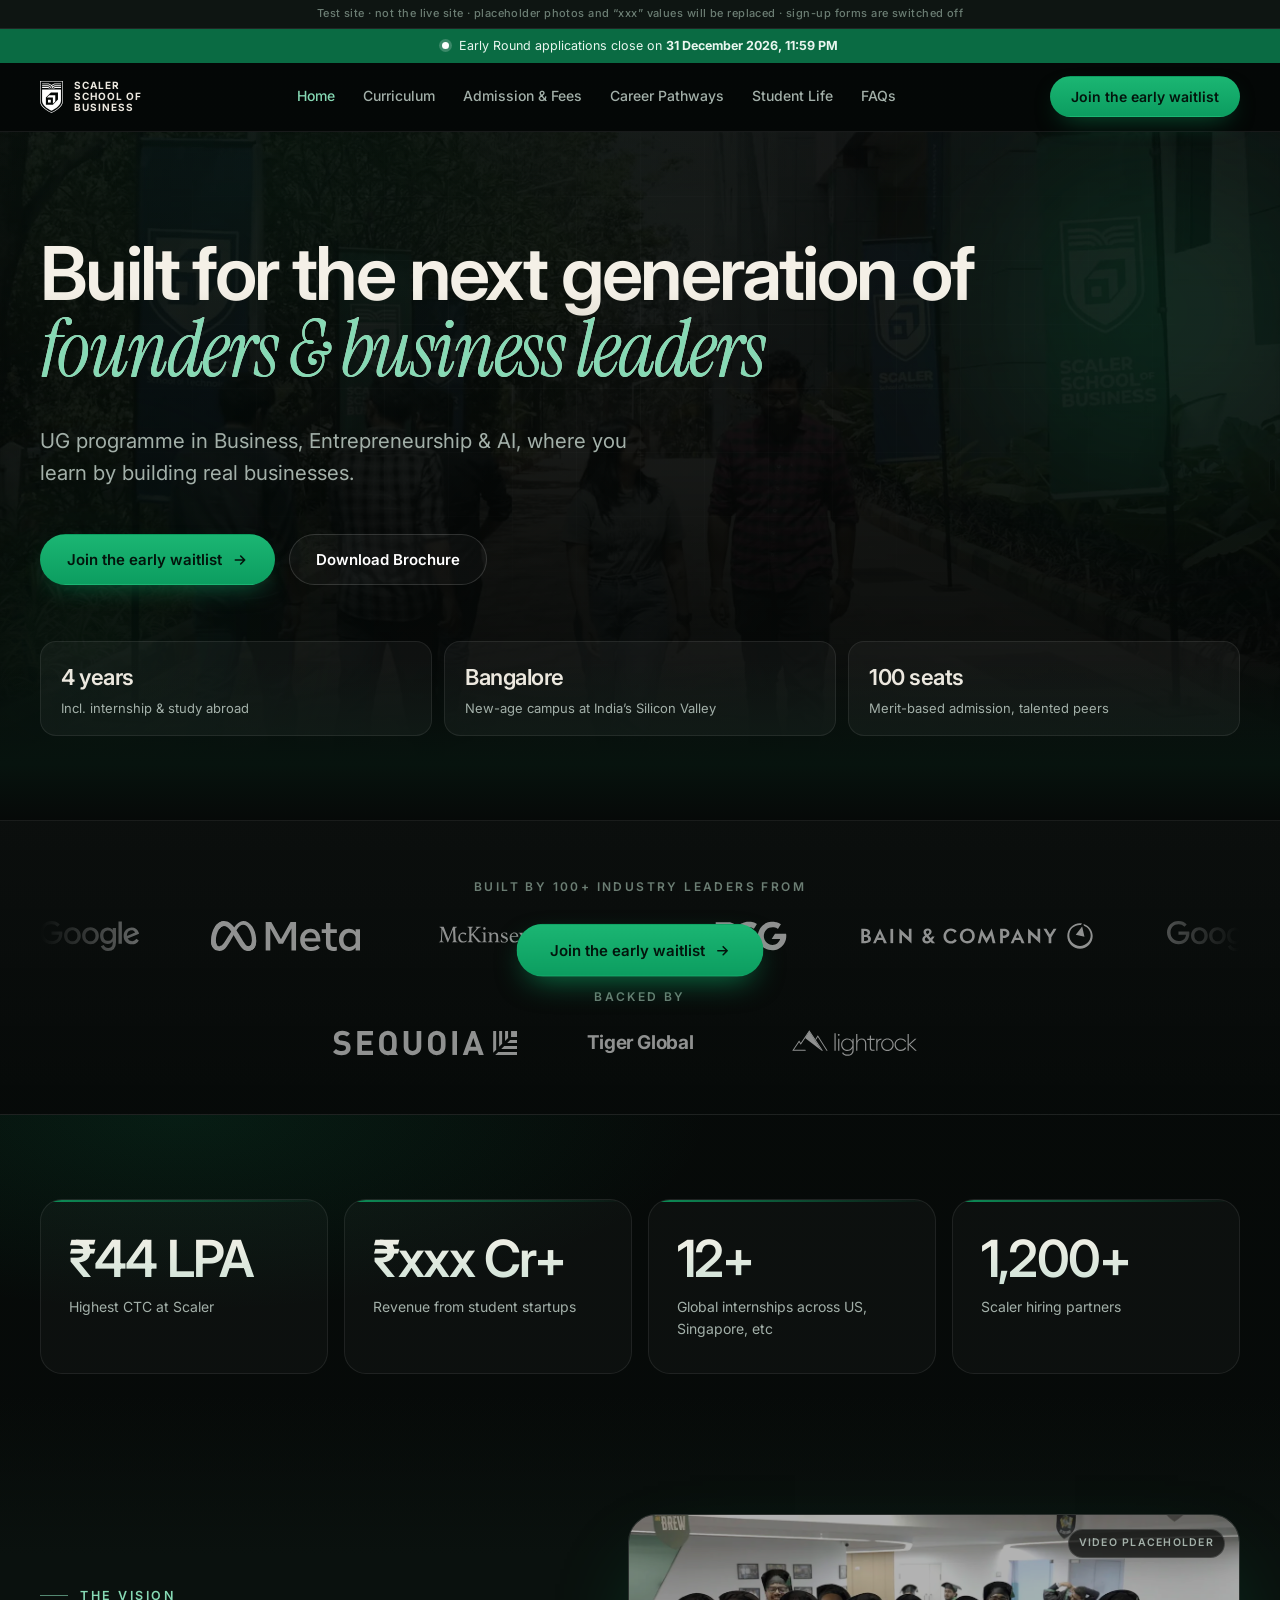
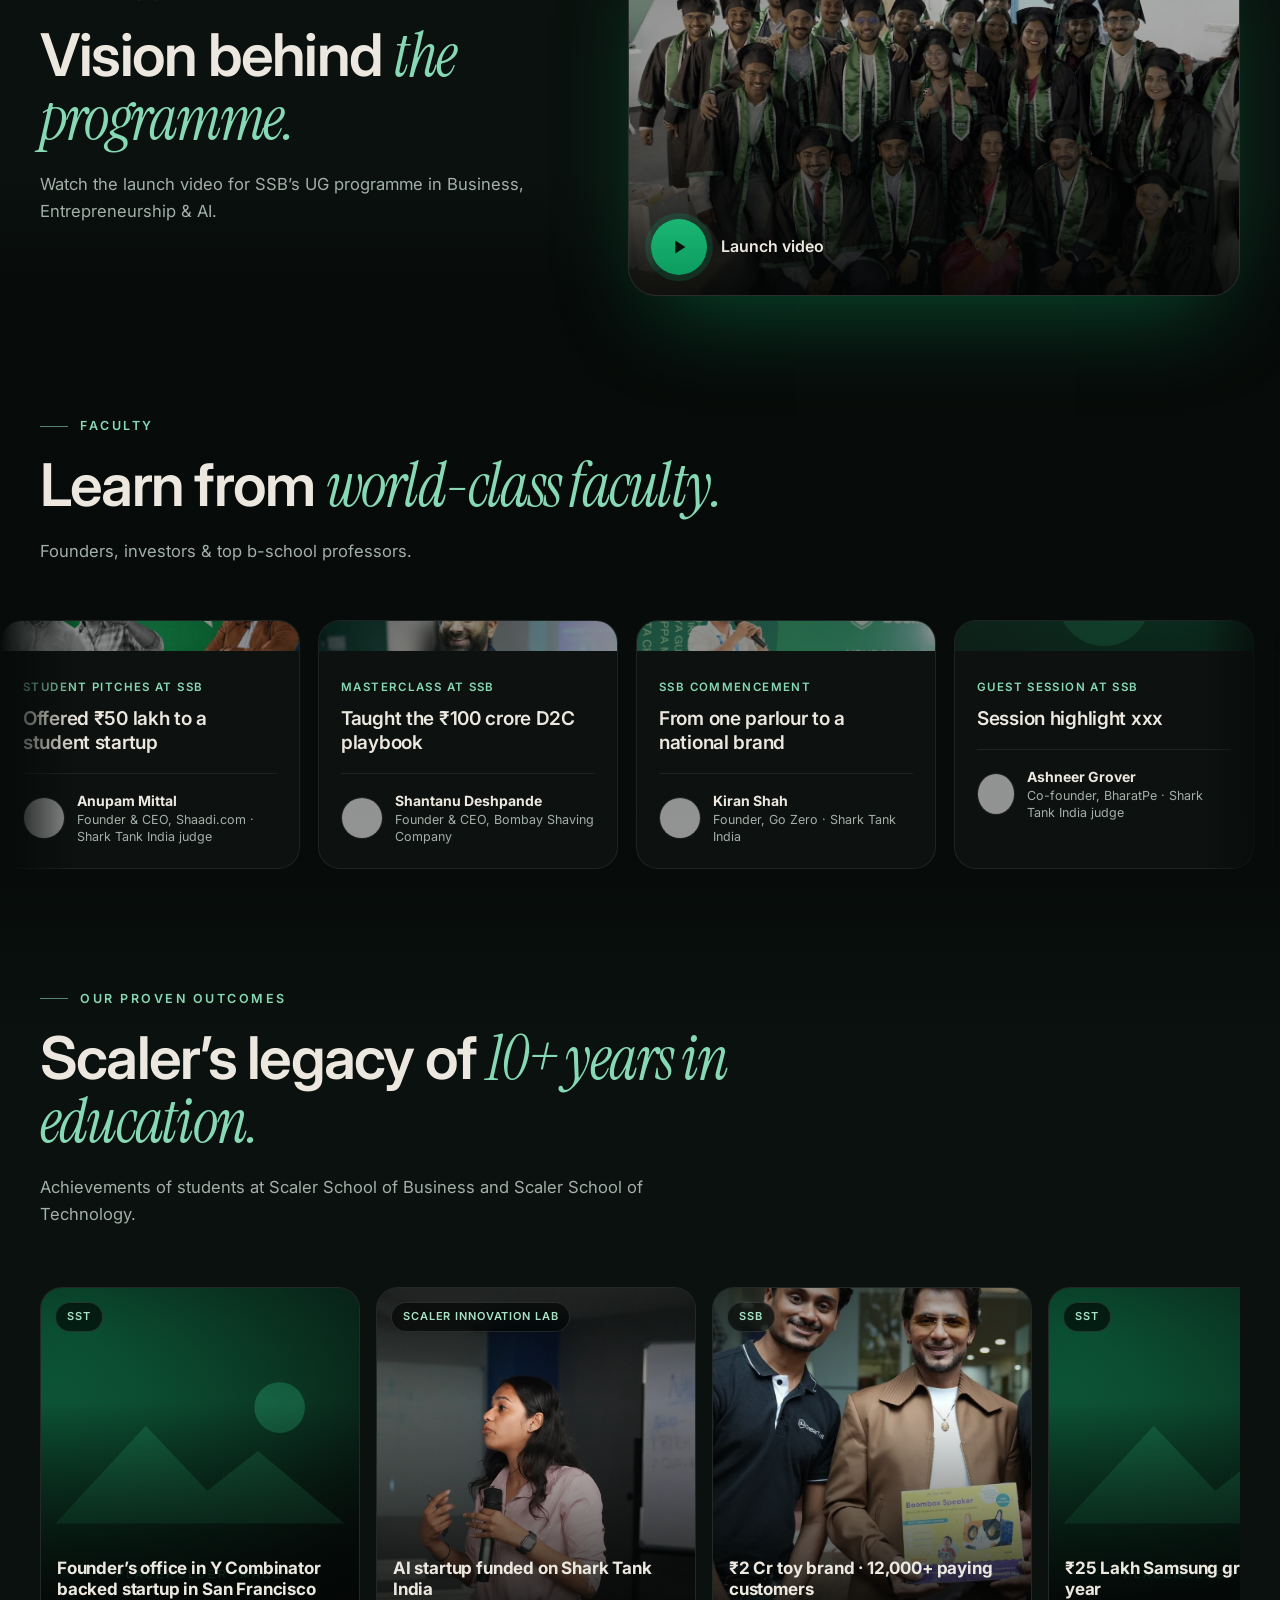
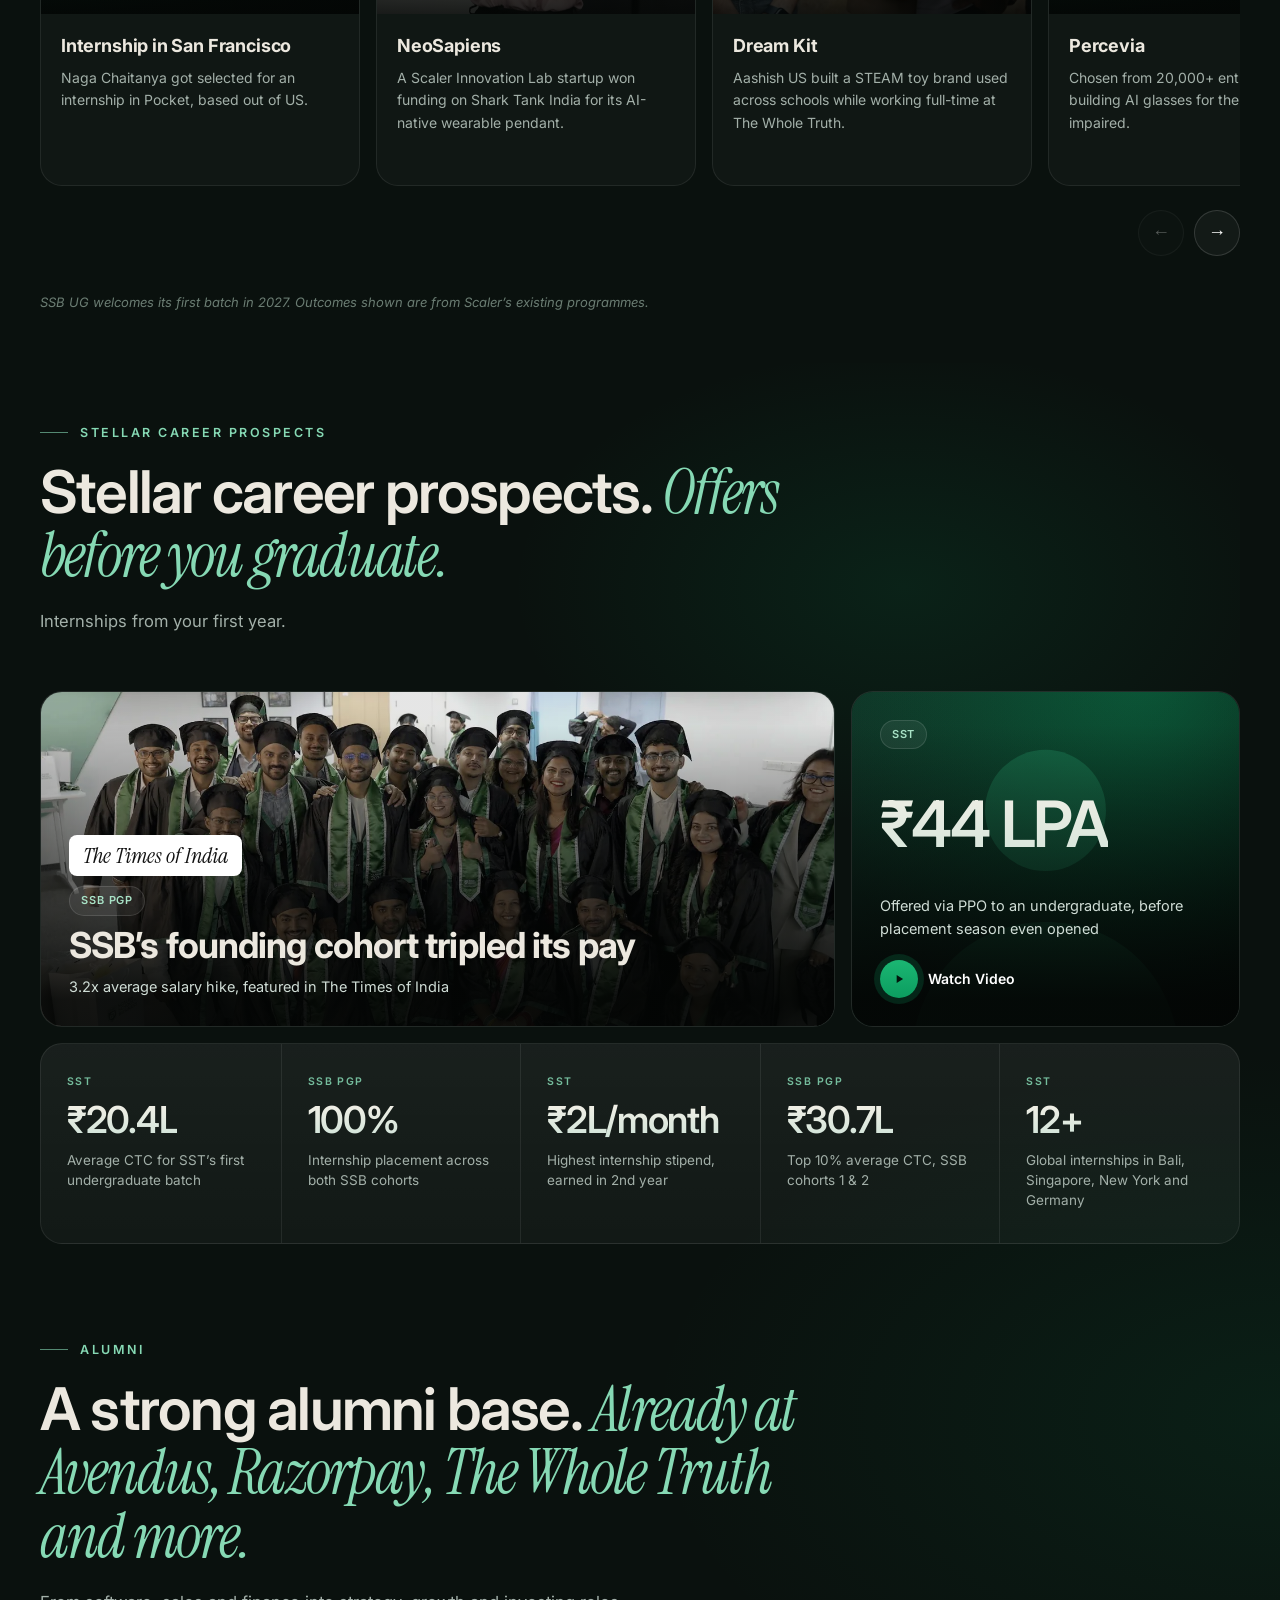
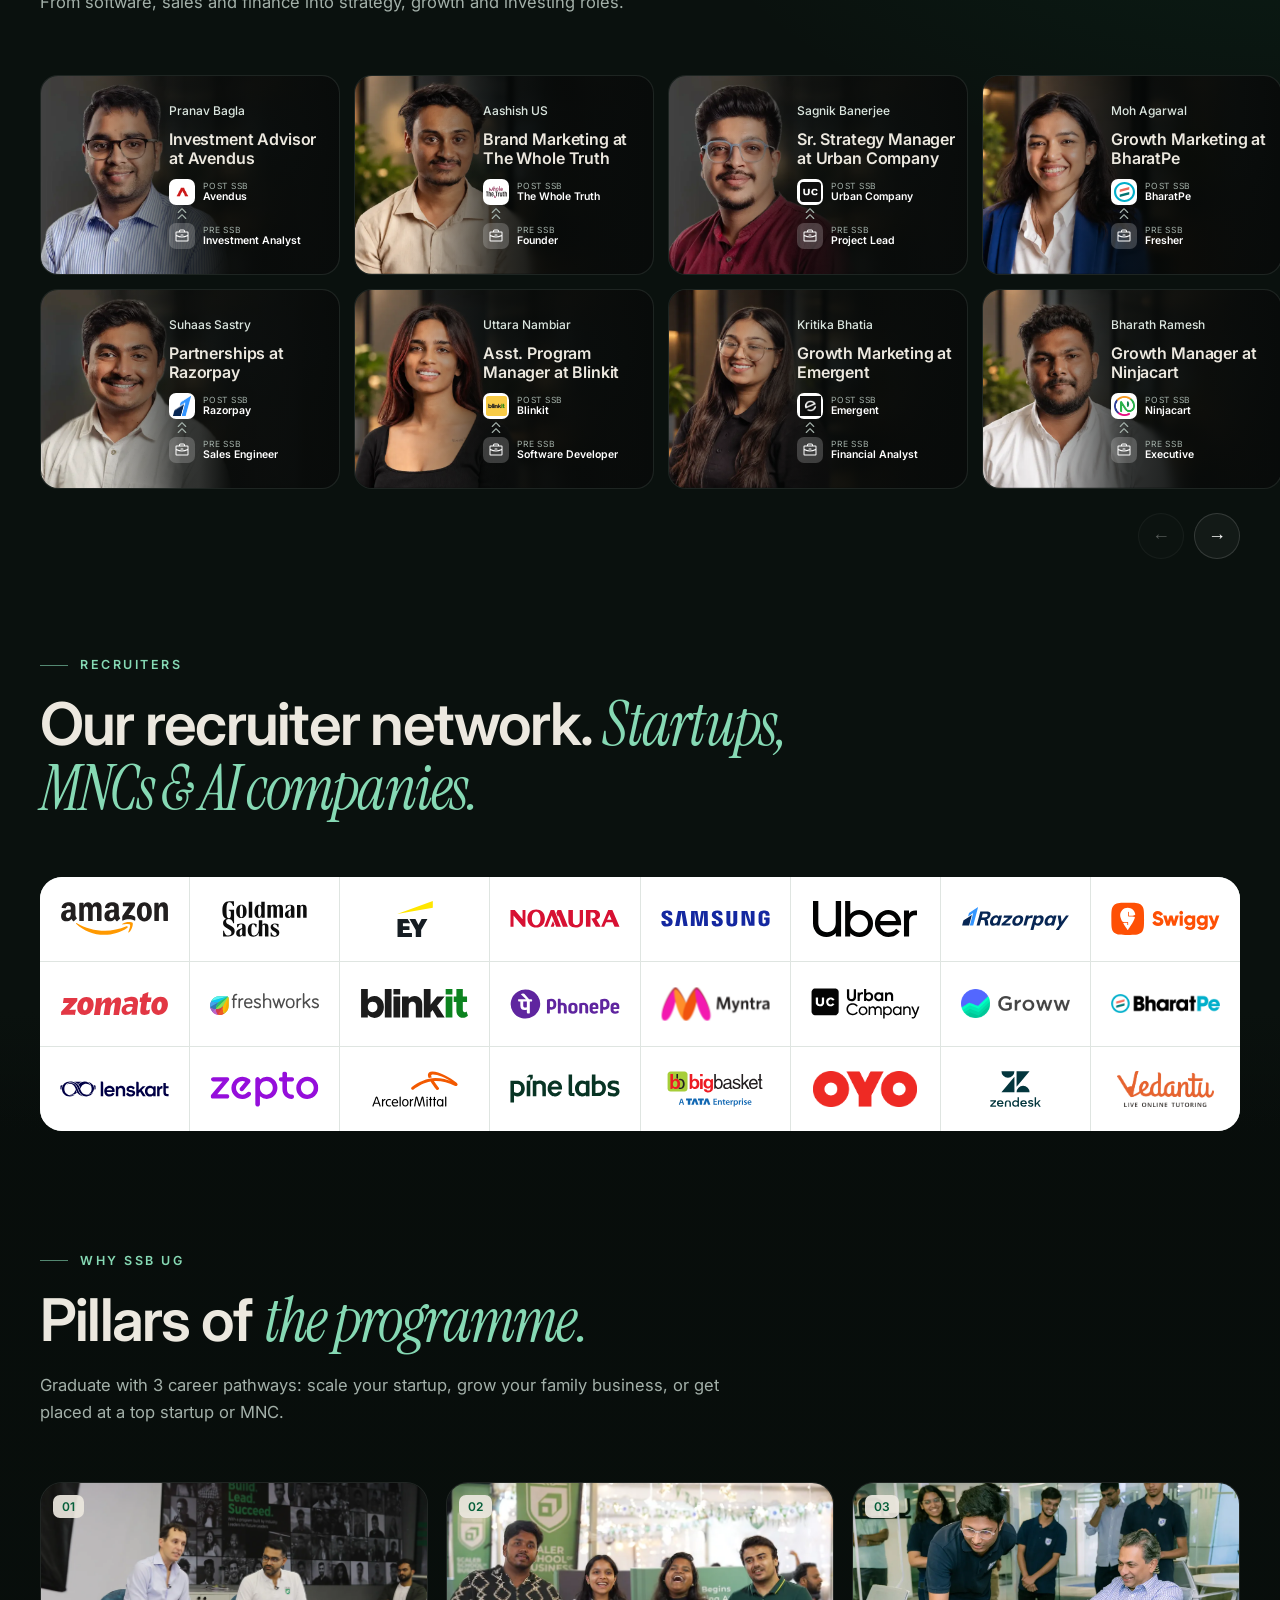
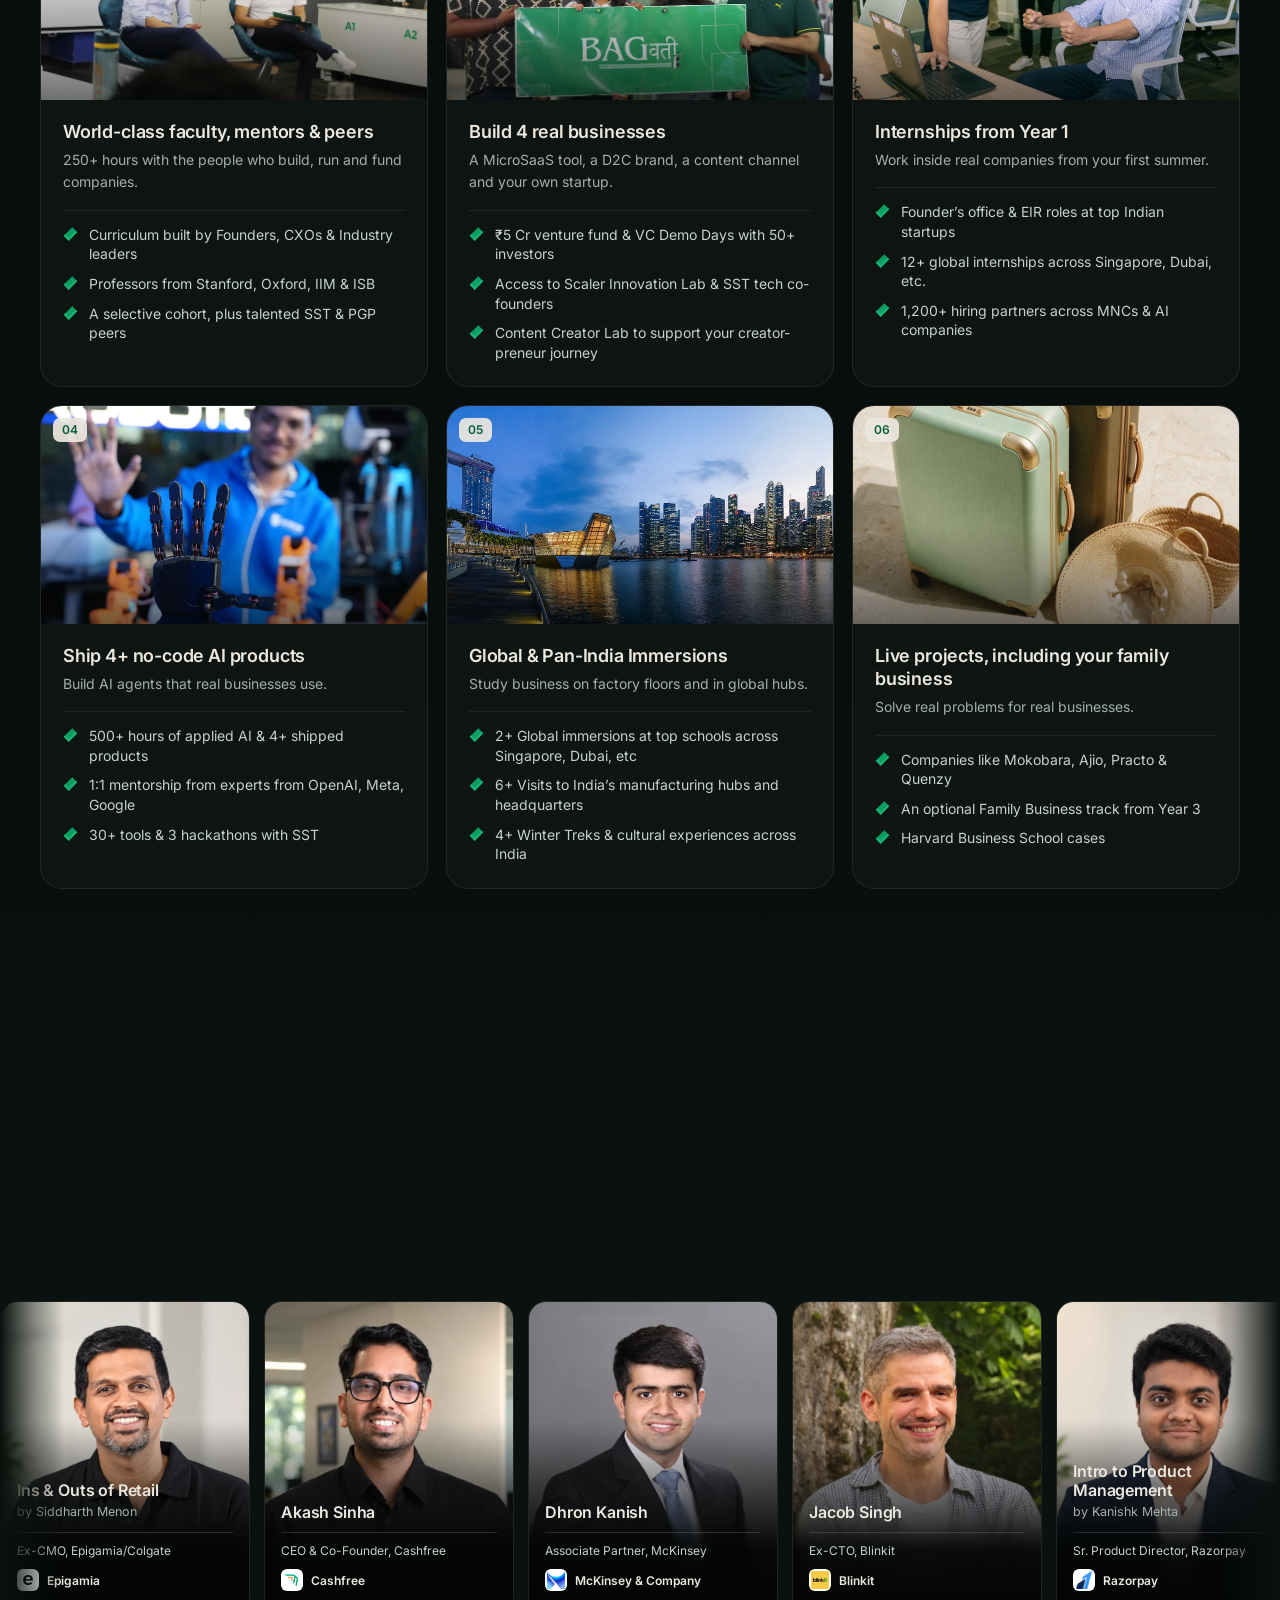
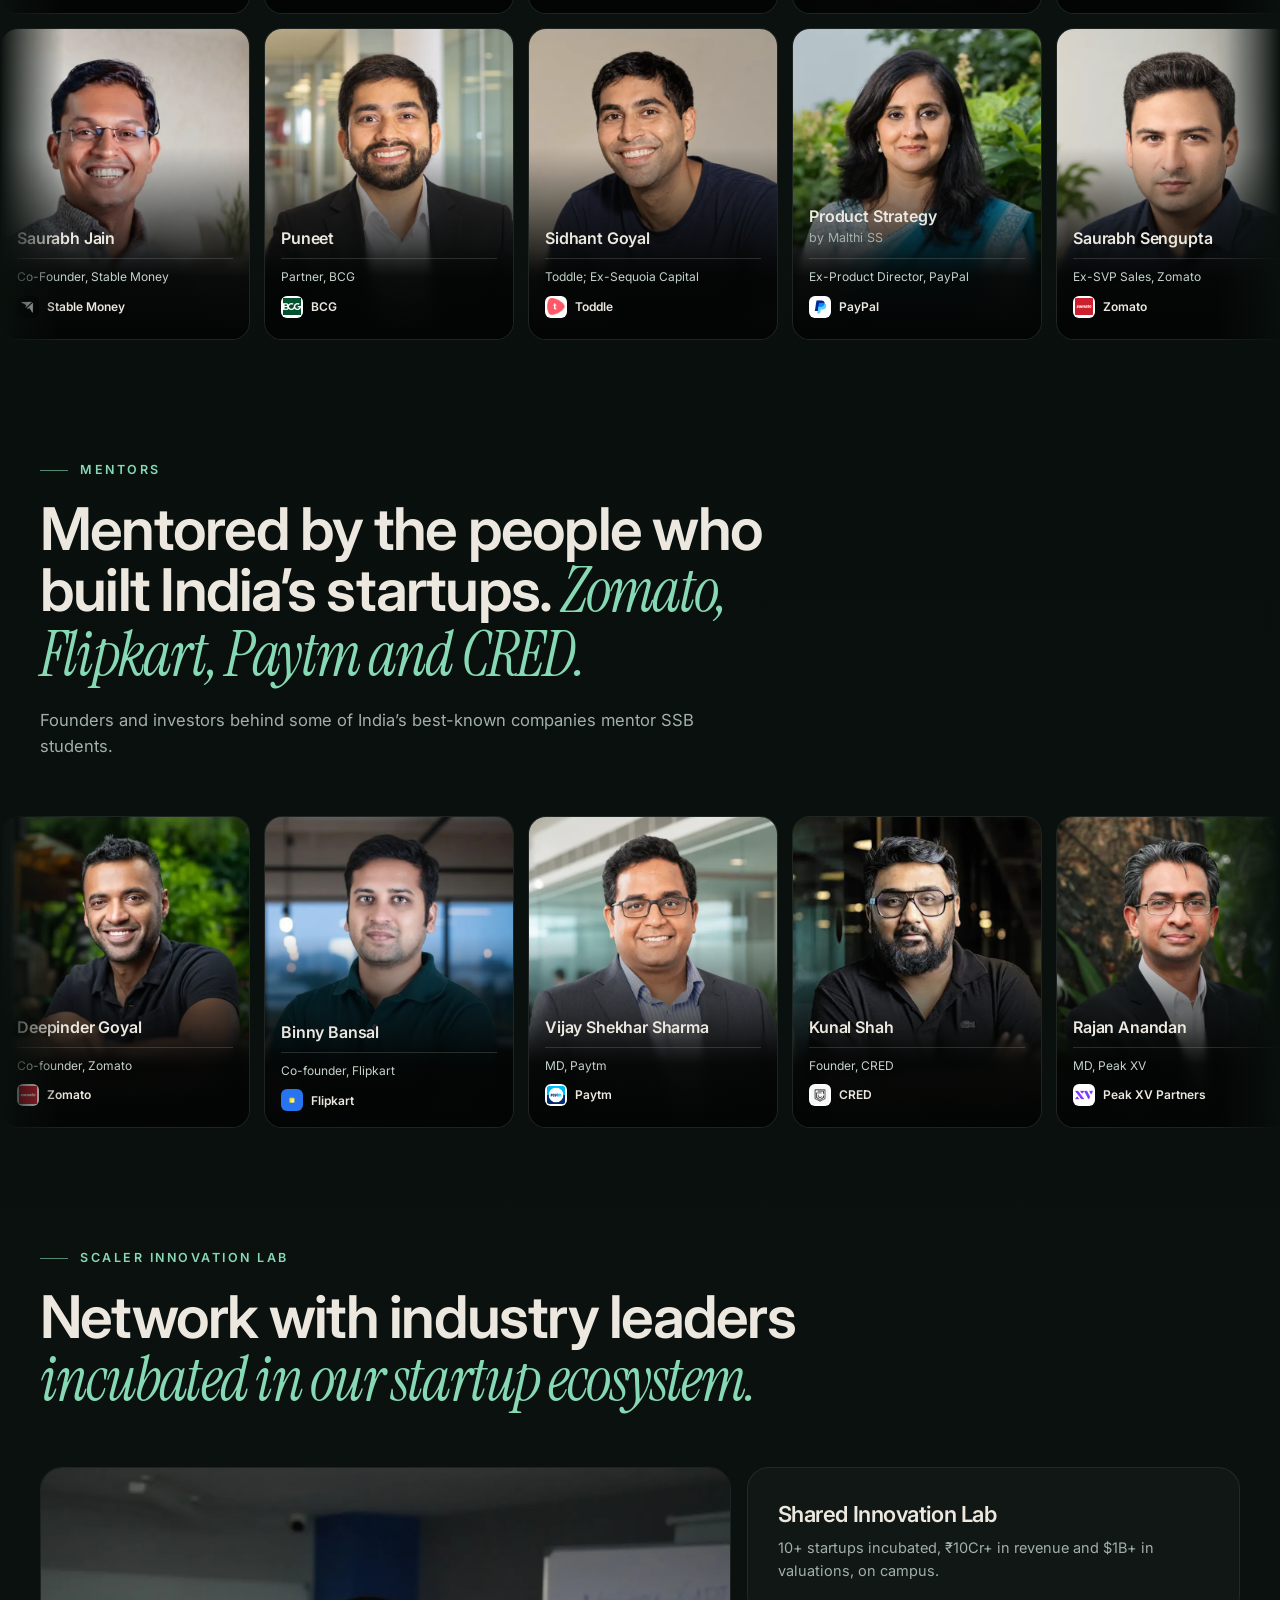
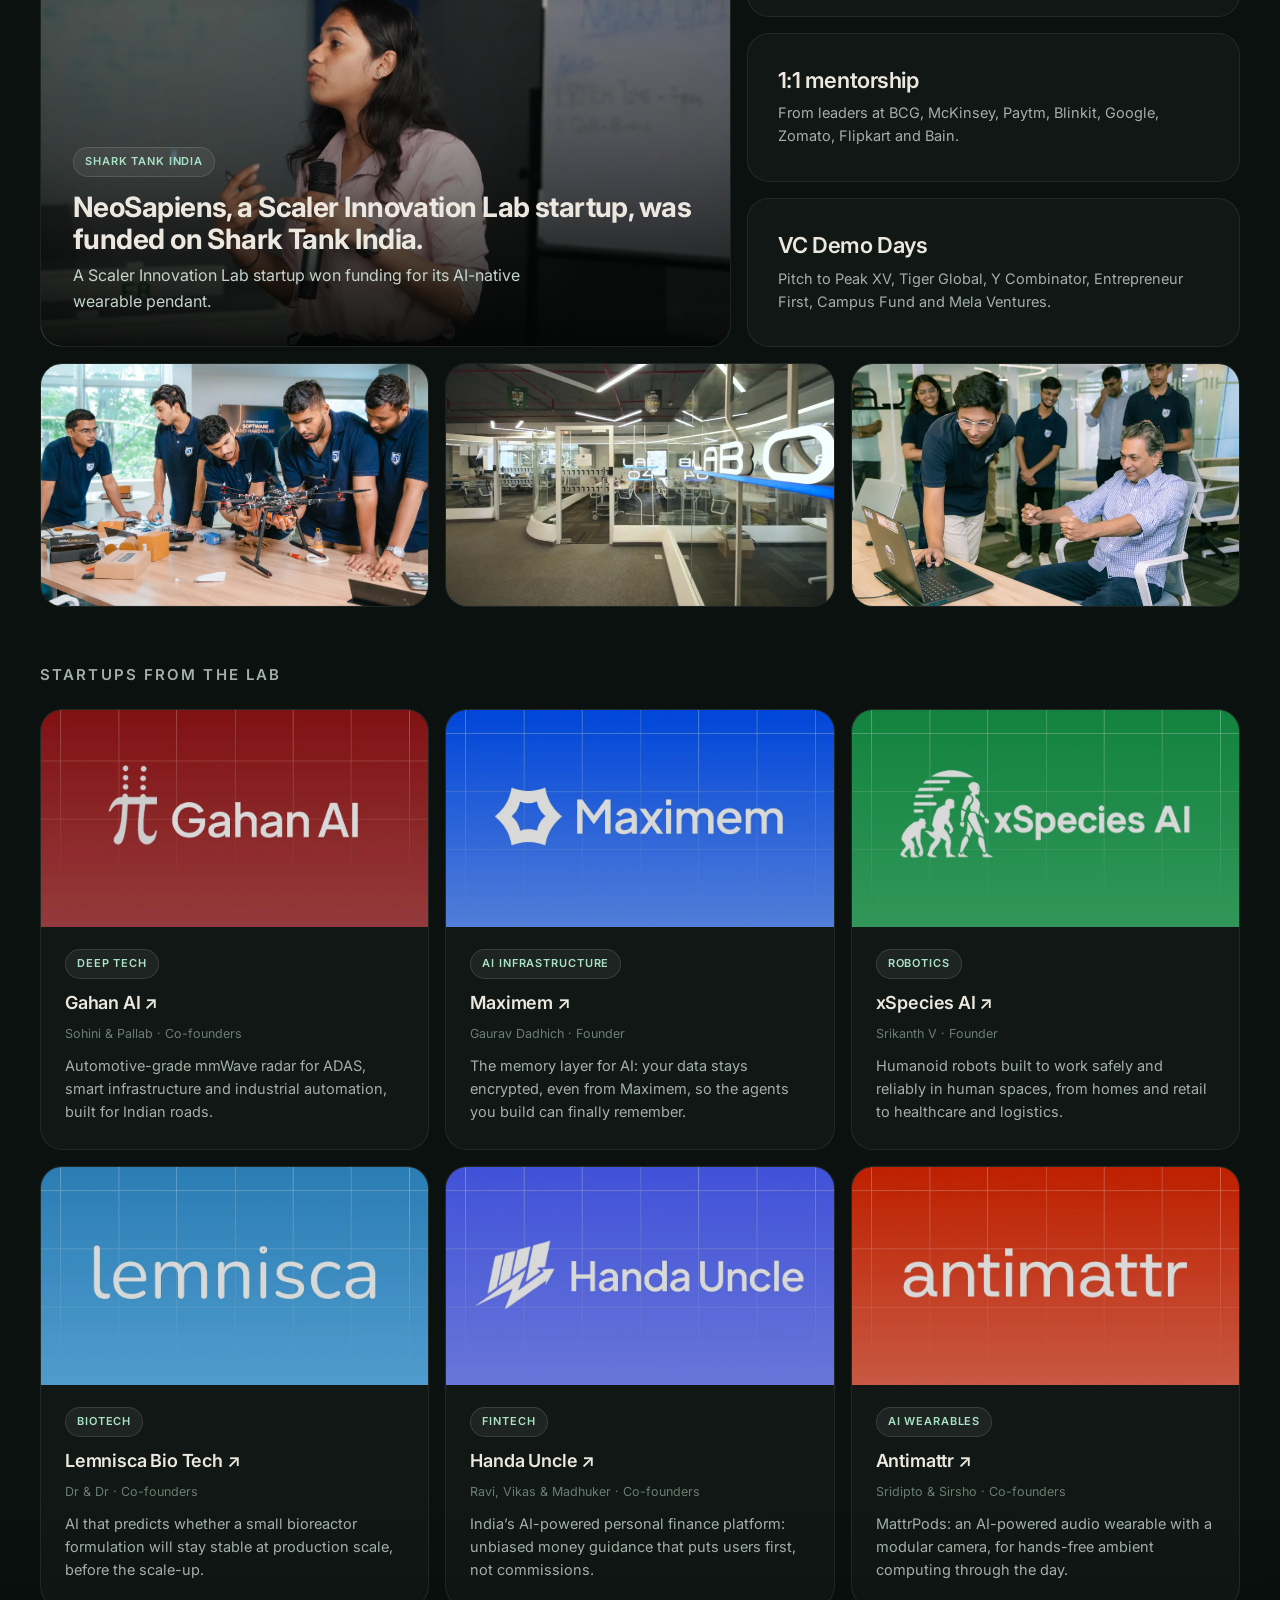
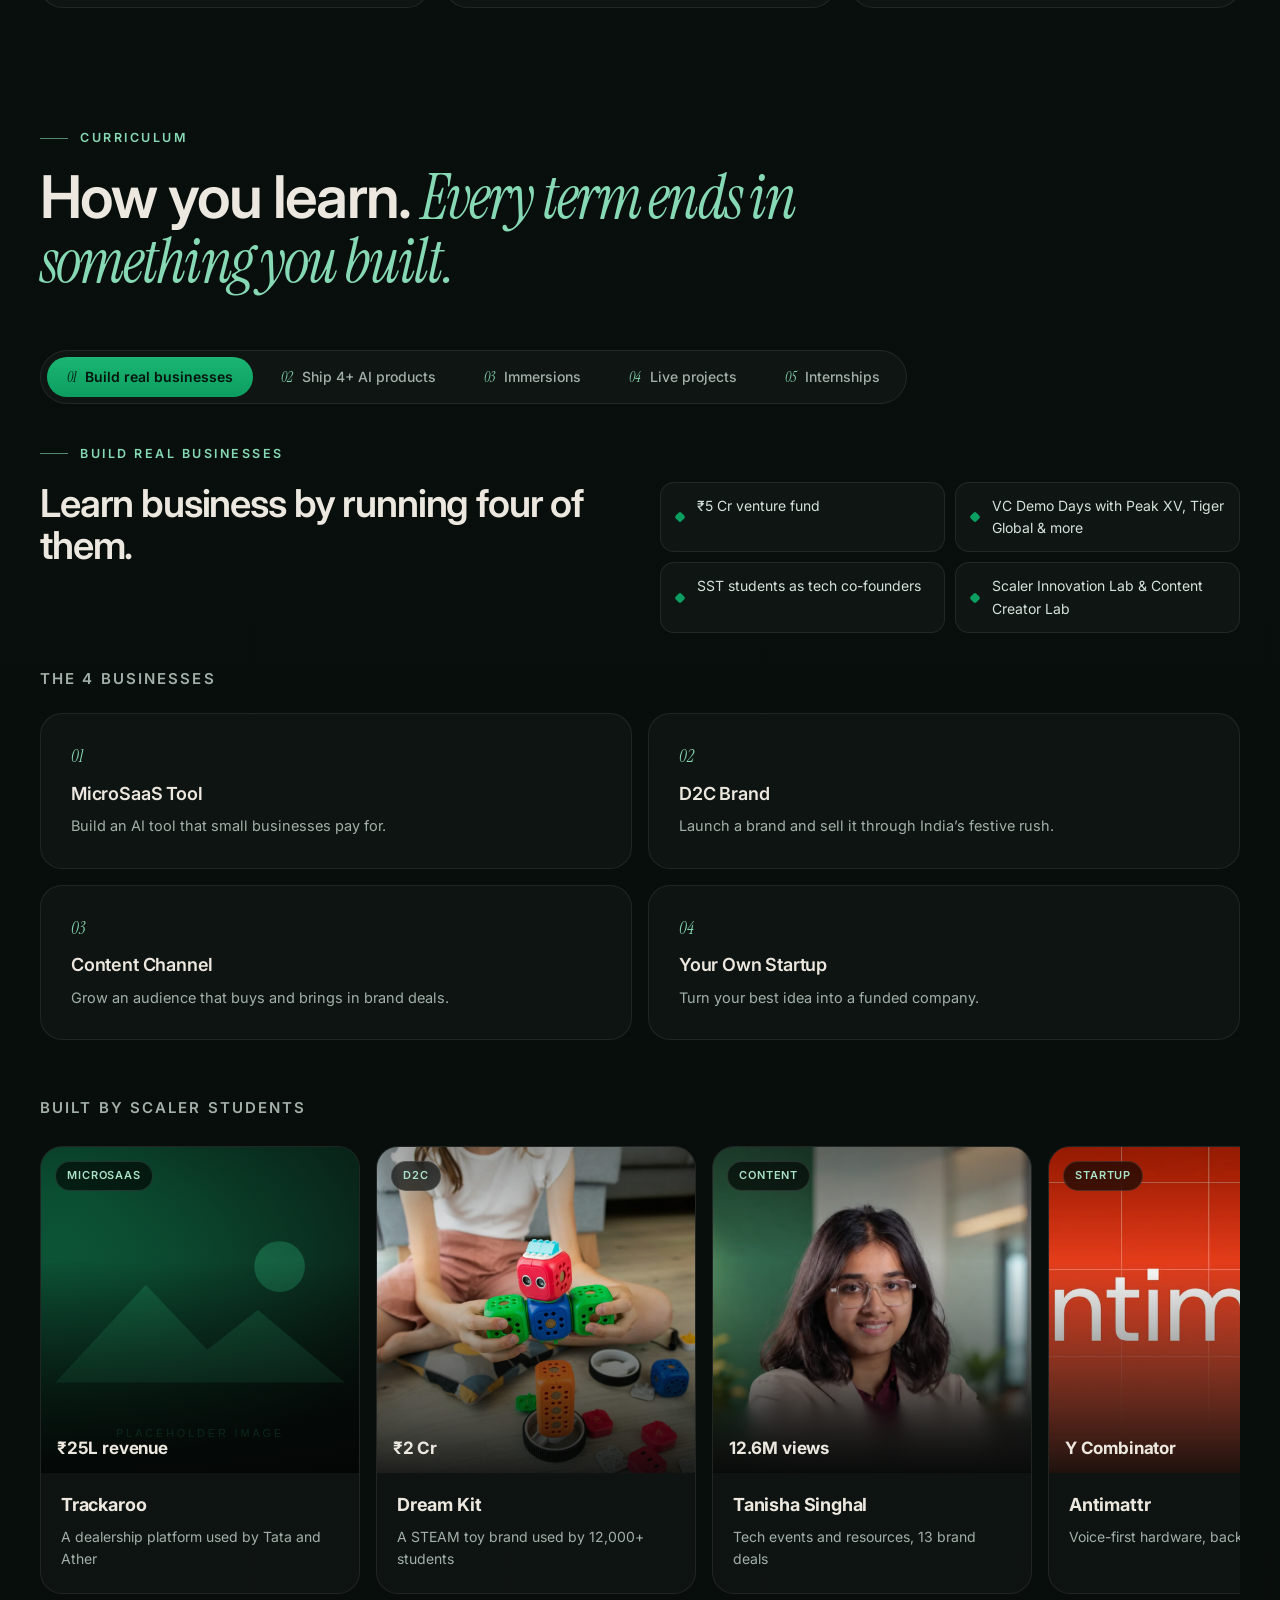
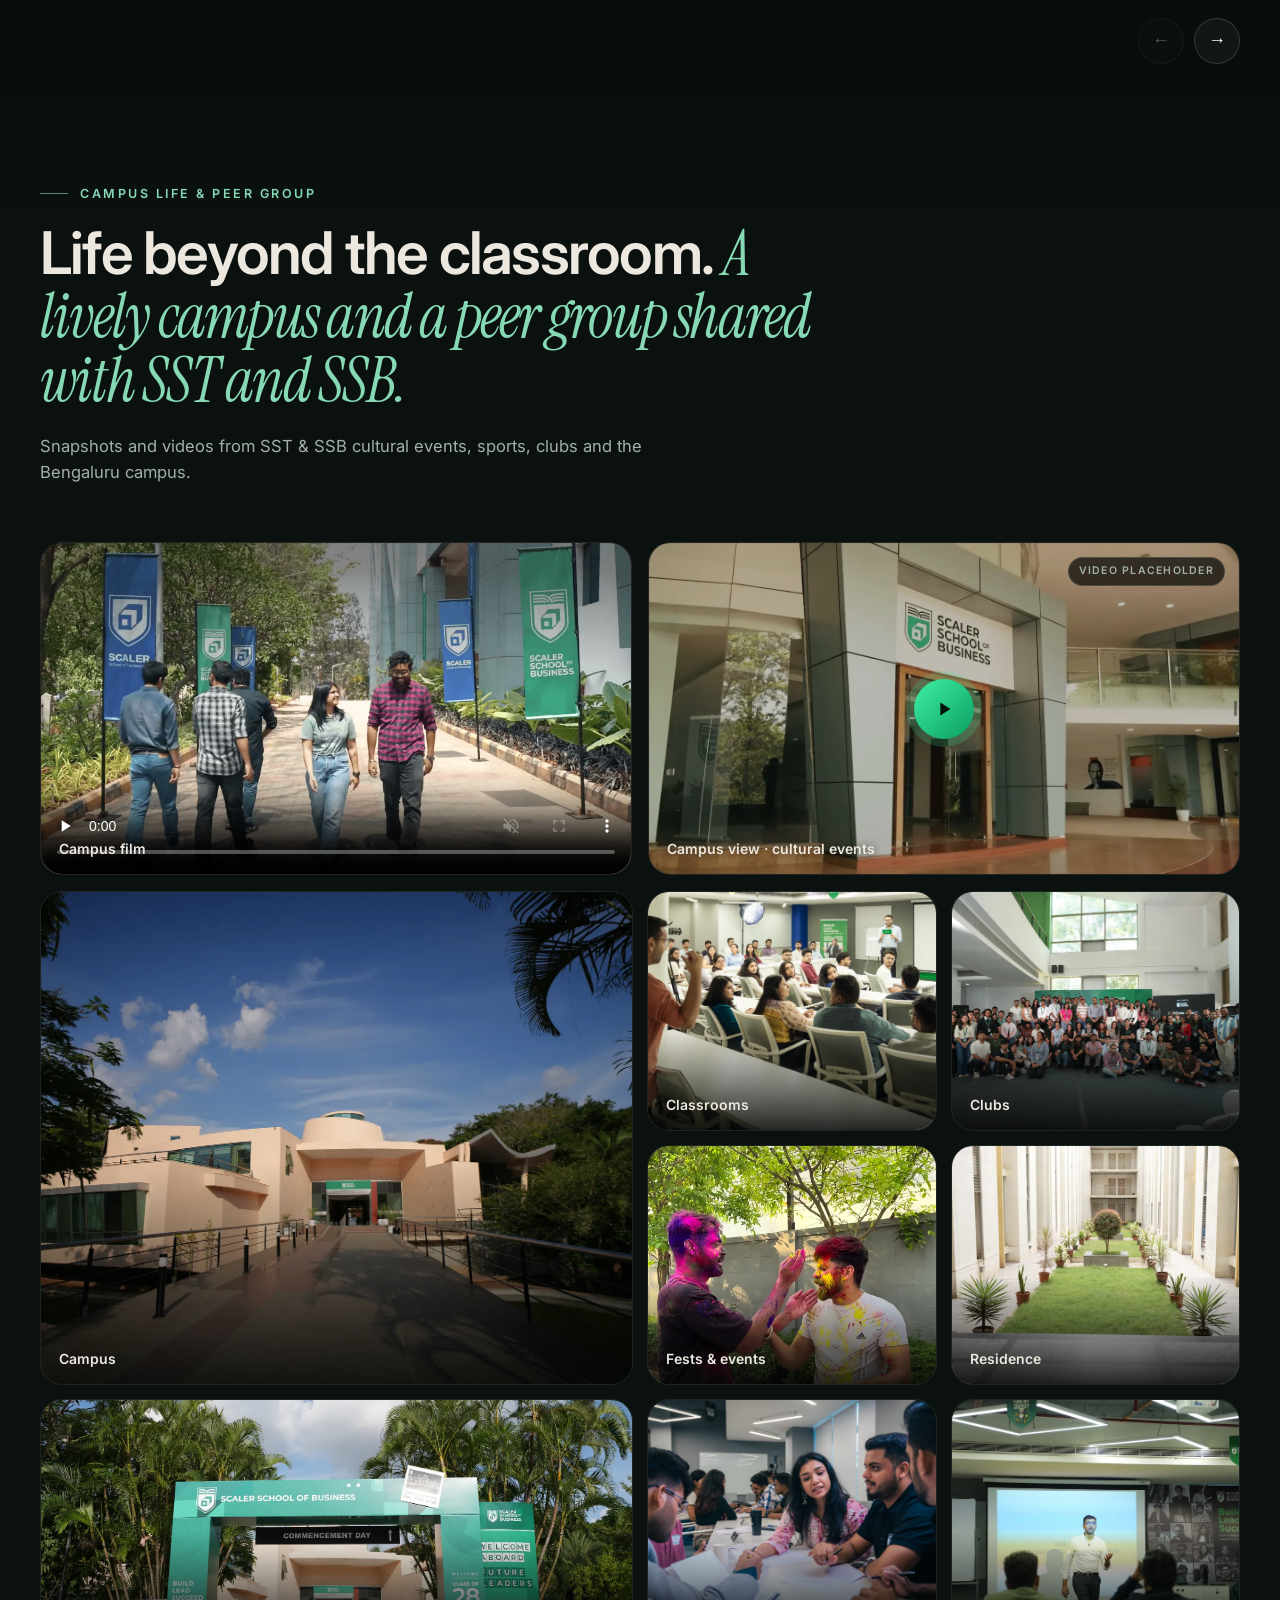
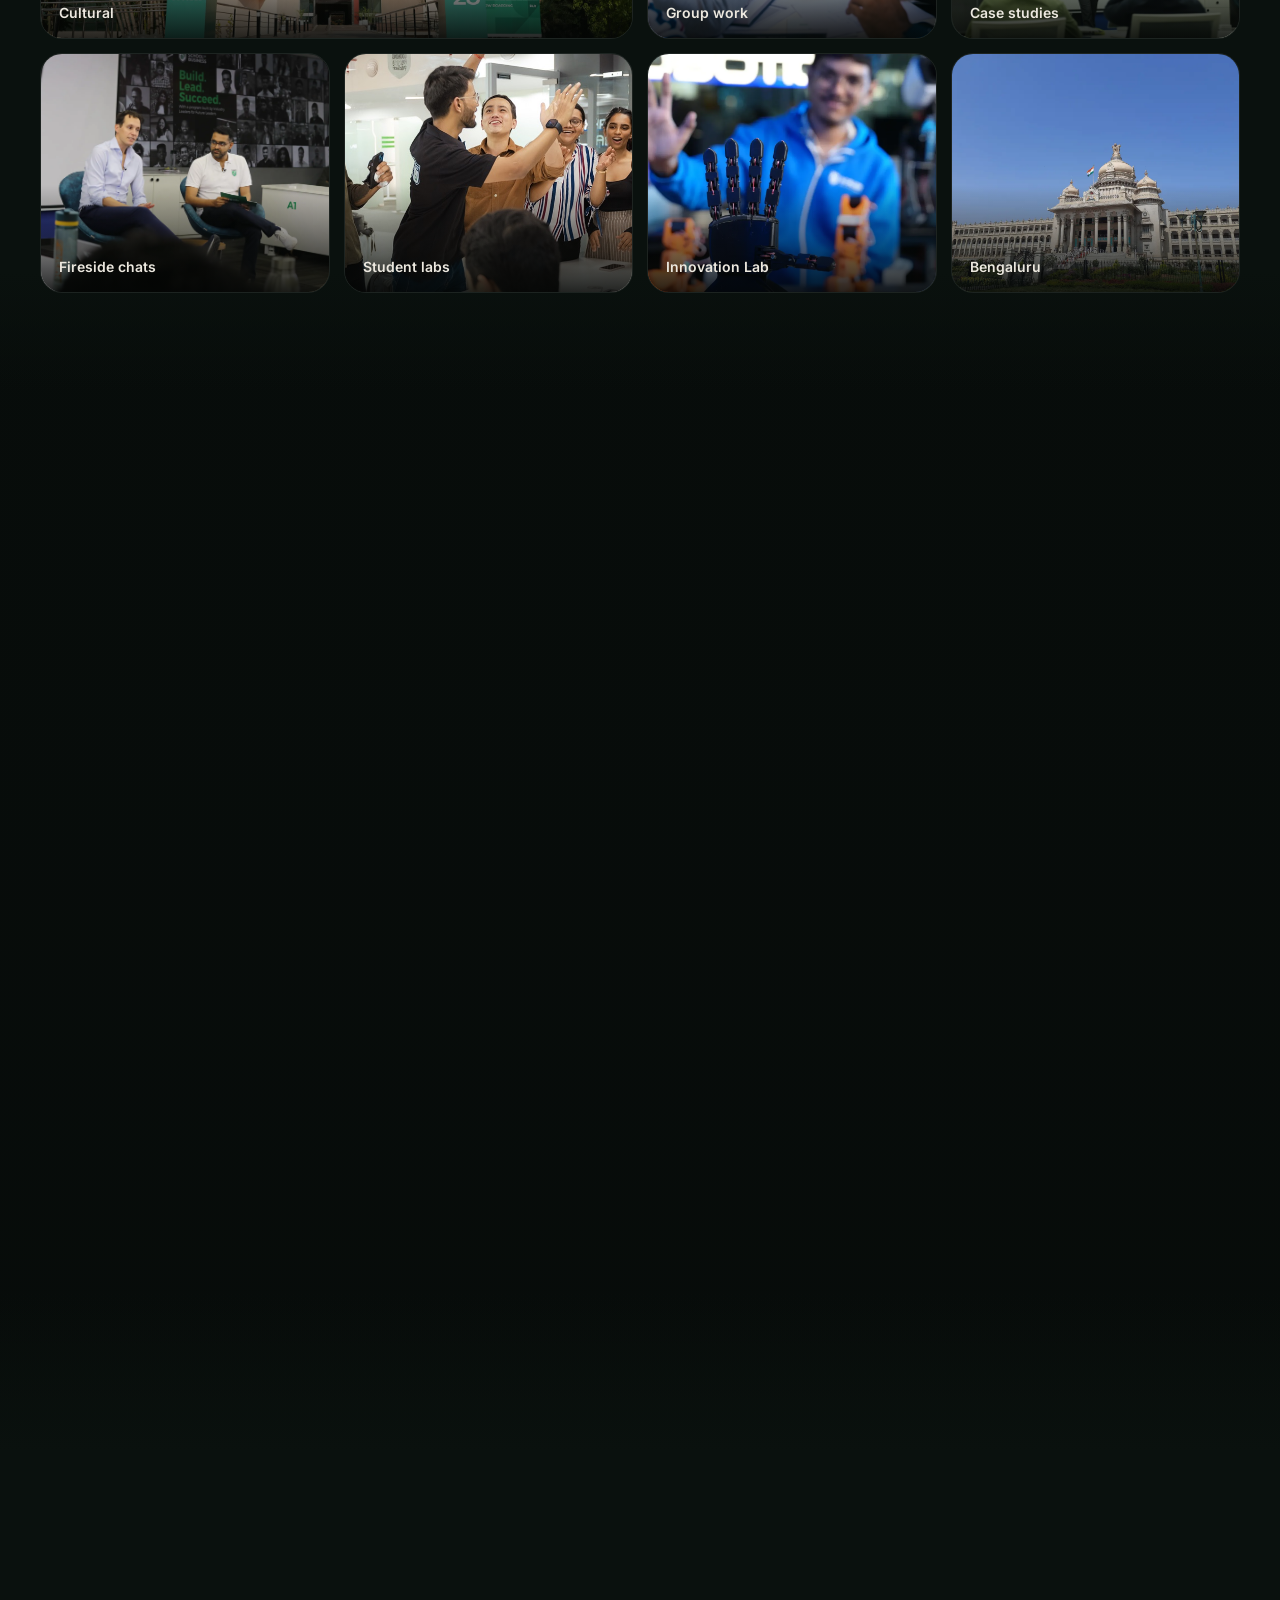
==== commit 2cc4d23e: "Career section: shorter headline, stats as highlights strip (drifting row on phones) Co-Authored-By:" ====
--- a/docs/index.html
+++ b/docs/index.html
@@ -10,7 +10,7 @@
 <link rel="preconnect" href="https://fonts.gstatic.com" crossorigin>
 <link href="https://fonts.googleapis.com/css2?family=Inter:wght@400;500;600;700&family=Instrument+Serif:ital@0;1&display=swap" rel="stylesheet">
 <style>.section-nav{position:fixed;top:0;left:0;right:0;transform:translateY(-110%);visibility:hidden}.sticky-cta{position:fixed;left:0;right:0;bottom:0;visibility:hidden}</style>
-<link rel="stylesheet" href="styles.css?v=50c4fd68">
+<link rel="stylesheet" href="styles.css?v=66de1fe4">
 </head>
 <body>
 
@@ -166,19 +166,14 @@
   <div class="wrap" id="careers" style="margin-top:110px">
     <div class="head reveal">
       <p class="kicker">Stellar career prospects</p>
-      <h2>Stellar career prospects. <em>Internships from your first year. Offers before you graduate.</em></h2>
+      <h2>Stellar career prospects. <em>Offers before you graduate.</em></h2>
+      <p class="sub">Internships from your first year.</p>
     </div>
     <div class="bento">
       <article class="tile t-wide reveal"><img src="assets/media/why-story-cohort.webp" alt="SSB cohort" loading="lazy"><div class="t-body"><span class="toi">The Times of India</span><span class="pill">SSB PGP</span><h3>SSB’s founding cohort tripled its pay</h3><p>3.2x average salary hike, featured in The Times of India</p></div></article>
       <article class="tile t-tall reveal"><img src="ph/person.svg" alt="Placeholder student photo" loading="lazy"><div class="t-body"><span class="pill">SST</span><b class="num">₹44 LPA</b><p>Offered via PPO to an undergraduate, before placement season even opened</p><a href="#top" class="watch" onclick="return false"><span class="play sm"><svg width="14" height="14" viewBox="0 0 24 24" fill="currentColor"><path d="M8 5v14l11-7z"/></svg></span>Watch Video</a></div></article>
-      <div class="bento-sm">
-      <article class="tile sm reveal"><b class="num">₹20.4L</b><div class="t-txt"><span class="pill">SST</span><p>Average CTC for SST’s first undergraduate batch</p></div></article>
-      <article class="tile sm reveal"><b class="num">100%</b><div class="t-txt"><span class="pill">SSB PGP</span><p>Internship placement across both SSB cohorts</p></div></article>
-      <article class="tile sm reveal"><b class="num">₹2L/month</b><div class="t-txt"><span class="pill">SST</span><p>Highest internship stipend, earned in 2nd year</p></div></article>
-      <article class="tile sm reveal"><b class="num">₹30.7L</b><div class="t-txt"><span class="pill">SSB PGP</span><p>Top 10% average CTC, SSB cohorts 1 &amp; 2</p></div></article>
-      <article class="tile sm reveal"><b class="num">12+</b><div class="t-txt"><span class="pill">SST</span><strong>Global internships</strong><p>Bali, Singapore, New York and Germany</p><div class="flags"><img src="https://flagcdn.com/w40/id.png" alt="Indonesia"><img src="https://flagcdn.com/w40/sg.png" alt="Singapore"><img src="https://flagcdn.com/w40/us.png" alt="United States"><img src="https://flagcdn.com/w40/de.png" alt="Germany"></div></div></article>
-      </div>
-    </div>
+    </div>
+    <div class="statstrip reveal" aria-label="Career highlights"><div class="ss-track"><ul class="ss-set"><li><span class="ss-tag">SST</span><b>₹20.4L</b><p>Average CTC for SST’s first undergraduate batch</p></li><li><span class="ss-tag">SSB PGP</span><b>100%</b><p>Internship placement across both SSB cohorts</p></li><li><span class="ss-tag">SST</span><b>₹2L/month</b><p>Highest internship stipend, earned in 2nd year</p></li><li><span class="ss-tag">SSB PGP</span><b>₹30.7L</b><p>Top 10% average CTC, SSB cohorts 1 &amp; 2</p></li><li><span class="ss-tag">SST</span><b>12+</b><p>Global internships in Bali, Singapore, New York and Germany</p></li></ul><ul class="ss-set" aria-hidden="true"><li><span class="ss-tag">SST</span><b>₹20.4L</b><p>Average CTC for SST’s first undergraduate batch</p></li><li><span class="ss-tag">SSB PGP</span><b>100%</b><p>Internship placement across both SSB cohorts</p></li><li><span class="ss-tag">SST</span><b>₹2L/month</b><p>Highest internship stipend, earned in 2nd year</p></li><li><span class="ss-tag">SSB PGP</span><b>₹30.7L</b><p>Top 10% average CTC, SSB cohorts 1 &amp; 2</p></li><li><span class="ss-tag">SST</span><b>12+</b><p>Global internships in Bali, Singapore, New York and Germany</p></li></ul></div></div>
 
     <div class="head reveal" id="alumni" style="margin-top:96px">
       <p class="kicker">Alumni</p>
--- a/docs/styles.css
+++ b/docs/styles.css
@@ -815,3 +815,28 @@
 .sn-link{padding:0 12px;font-size:13.5px}
 .sn-link::after{left:12px;right:12px}
 .sn-list{mask-image:linear-gradient(90deg,transparent 0,#000 18px,#000 calc(100% - 18px),transparent 100%);-webkit-mask-image:linear-gradient(90deg,transparent 0,#000 18px,#000 calc(100% - 18px),transparent 100%)}
+
+/* ===== v12: career stats become a borderless highlights strip (drifting row on phones) ===== */
+.bento{grid-auto-rows:minmax(300px,auto)}
+.t-tall{grid-row:1}
+.statstrip{margin-top:16px;border:1px solid var(--line);border-radius:var(--radius);background:linear-gradient(180deg,rgba(255,255,255,.035),rgba(255,255,255,.008)),var(--card);overflow:hidden}
+.ss-set{display:grid;grid-template-columns:repeat(5,1fr);list-style:none;margin:0;padding:0}
+.ss-set[aria-hidden="true"]{display:none}
+.ss-set li{display:flex;flex-direction:column;align-items:flex-start;gap:10px;padding:30px 26px 32px;border-left:1px solid var(--line)}
+.ss-set li:first-child{border-left:0}
+.ss-tag{font-size:10.5px;font-weight:600;letter-spacing:.14em;text-transform:uppercase;color:var(--green-glow);opacity:.85}
+.ss-set b{display:block;font-size:clamp(28px,2.9vw,40px);font-weight:600;letter-spacing:-.035em;line-height:1.05;white-space:nowrap;background:linear-gradient(180deg,#f4f0e7,#cfe3d8);-webkit-background-clip:text;background-clip:text;-webkit-text-fill-color:transparent}
+.ss-set p{margin:0;font-size:13.5px;line-height:1.5;color:var(--muted)}
+@media (max-width:1080px){
+  .t-tall{grid-column:span 2;grid-row:auto;min-height:320px}
+}
+@media (max-width:900px){
+  .statstrip{border:0;background:none;border-radius:0;margin-inline:-16px;-webkit-mask-image:linear-gradient(90deg,transparent,#000 6%,#000 94%,transparent);mask-image:linear-gradient(90deg,transparent,#000 6%,#000 94%,transparent)}
+  .ss-track{display:flex;width:max-content;animation:ssDrift 38s linear infinite}
+  .statstrip:active .ss-track{animation-play-state:paused}
+  .ss-set,.ss-set[aria-hidden="true"]{display:flex;gap:12px;padding-right:12px}
+  .ss-set li{flex:0 0 232px;padding:22px 20px 24px;border:1px solid var(--line);border-radius:var(--radius);background:linear-gradient(180deg,rgba(255,255,255,.04),rgba(255,255,255,.01)),var(--card)}
+  .ss-set li:first-child{border-left:1px solid var(--line)}
+}
+@keyframes ssDrift{to{transform:translateX(-50%)}}
+@media (prefers-reduced-motion:reduce){.ss-track{animation:none}.statstrip{overflow-x:auto}.ss-set[aria-hidden="true"]{display:none}}
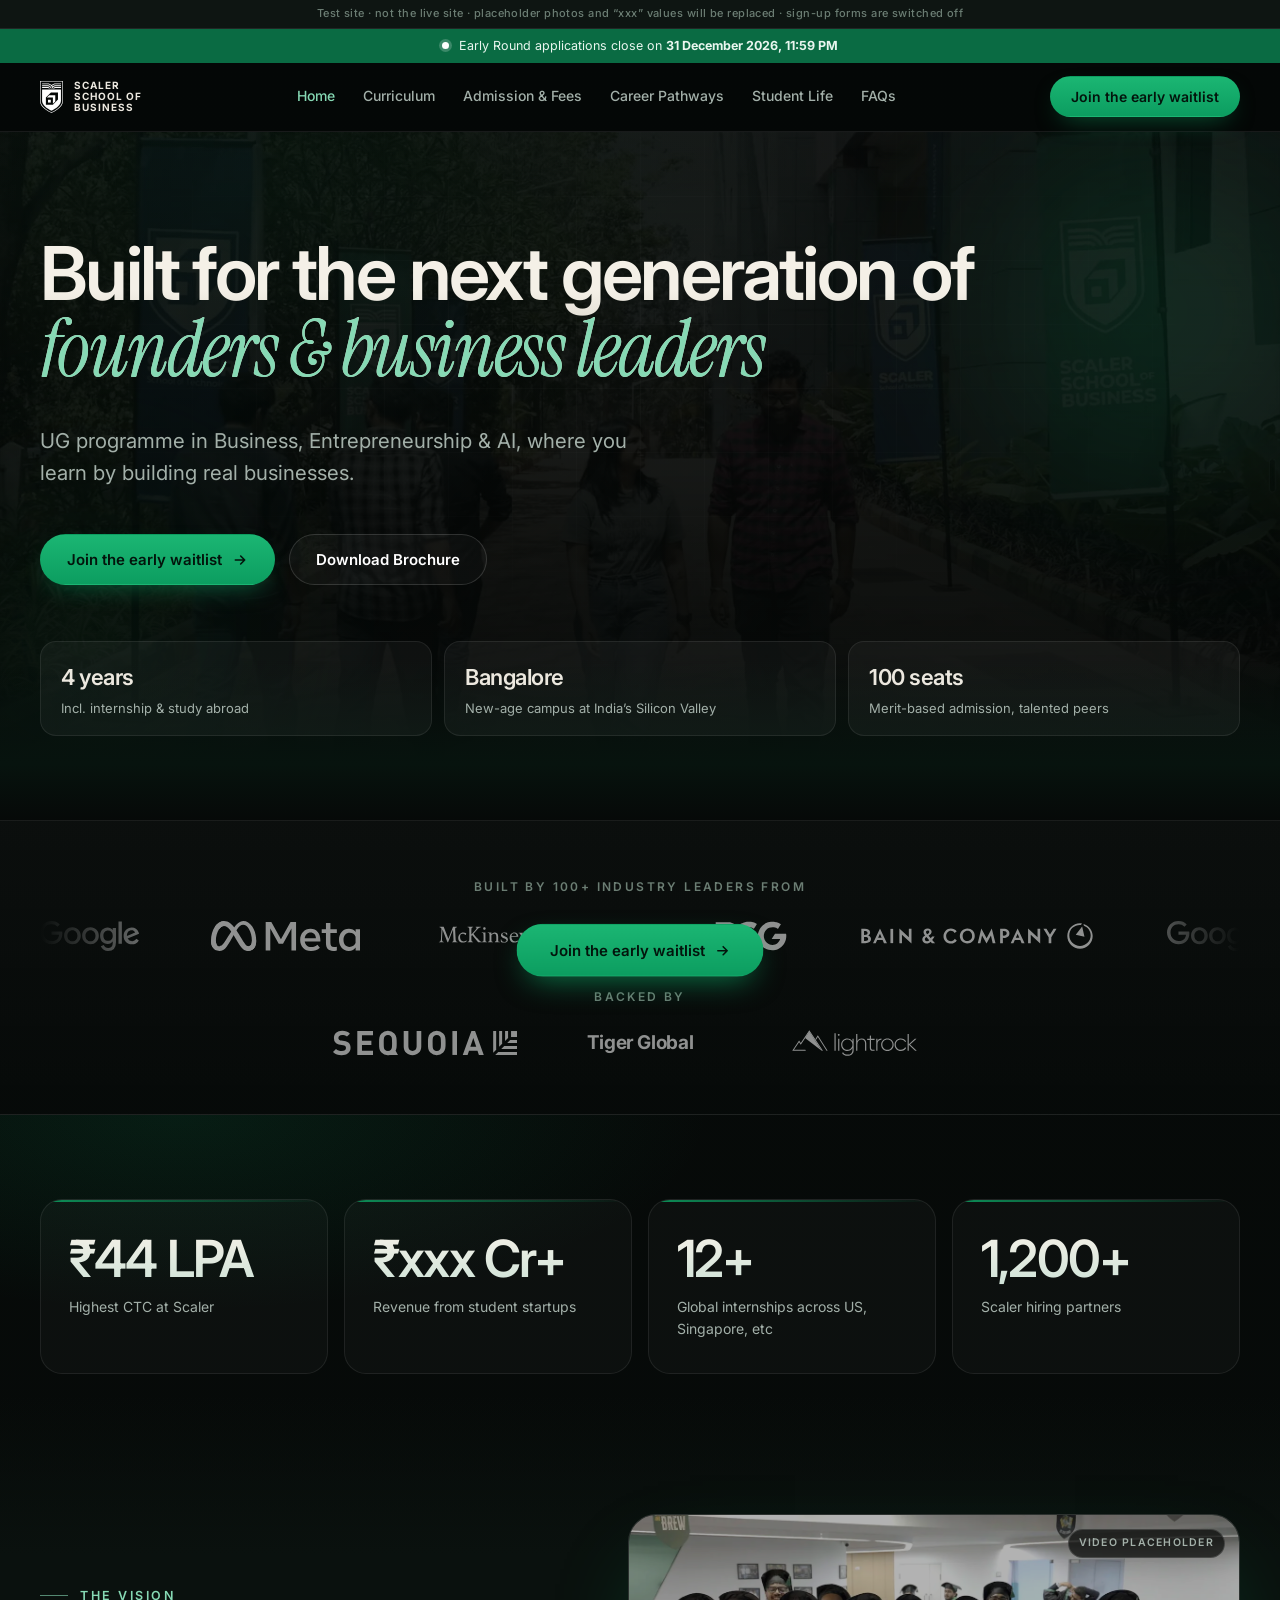
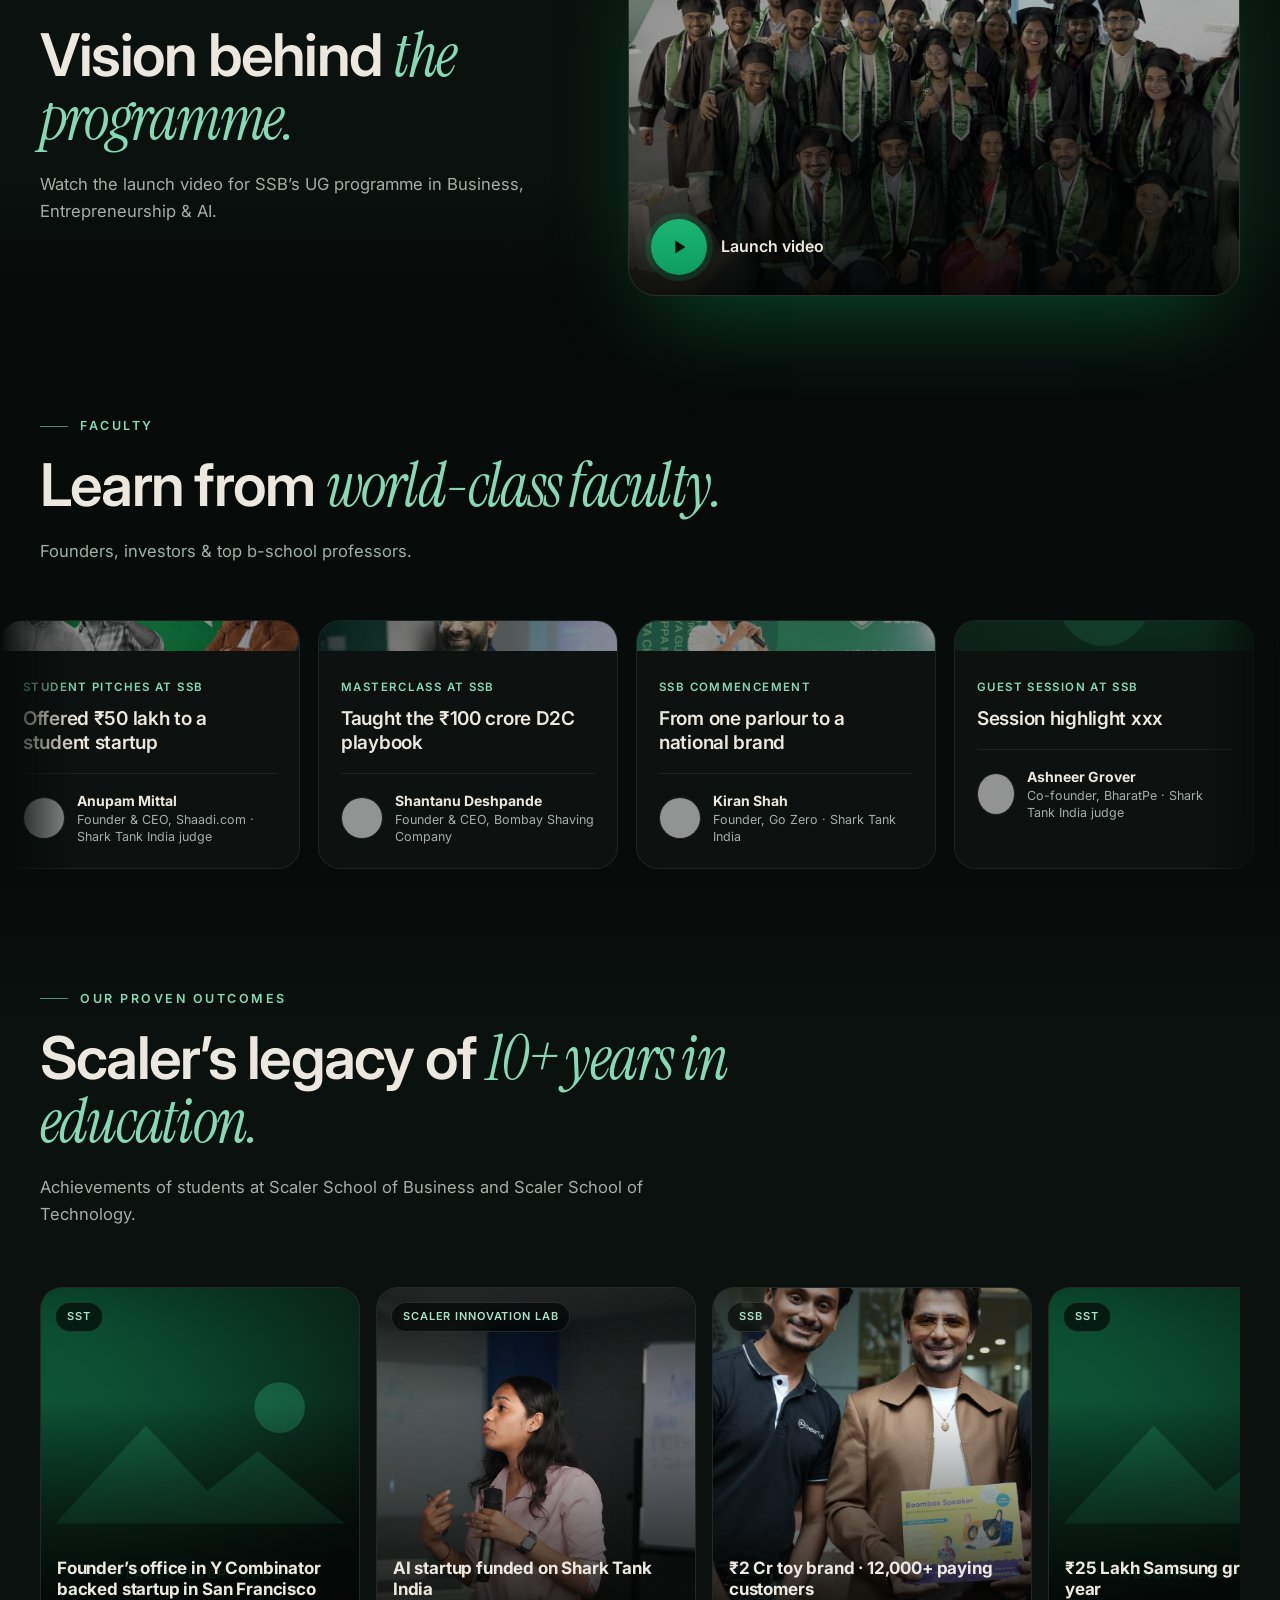
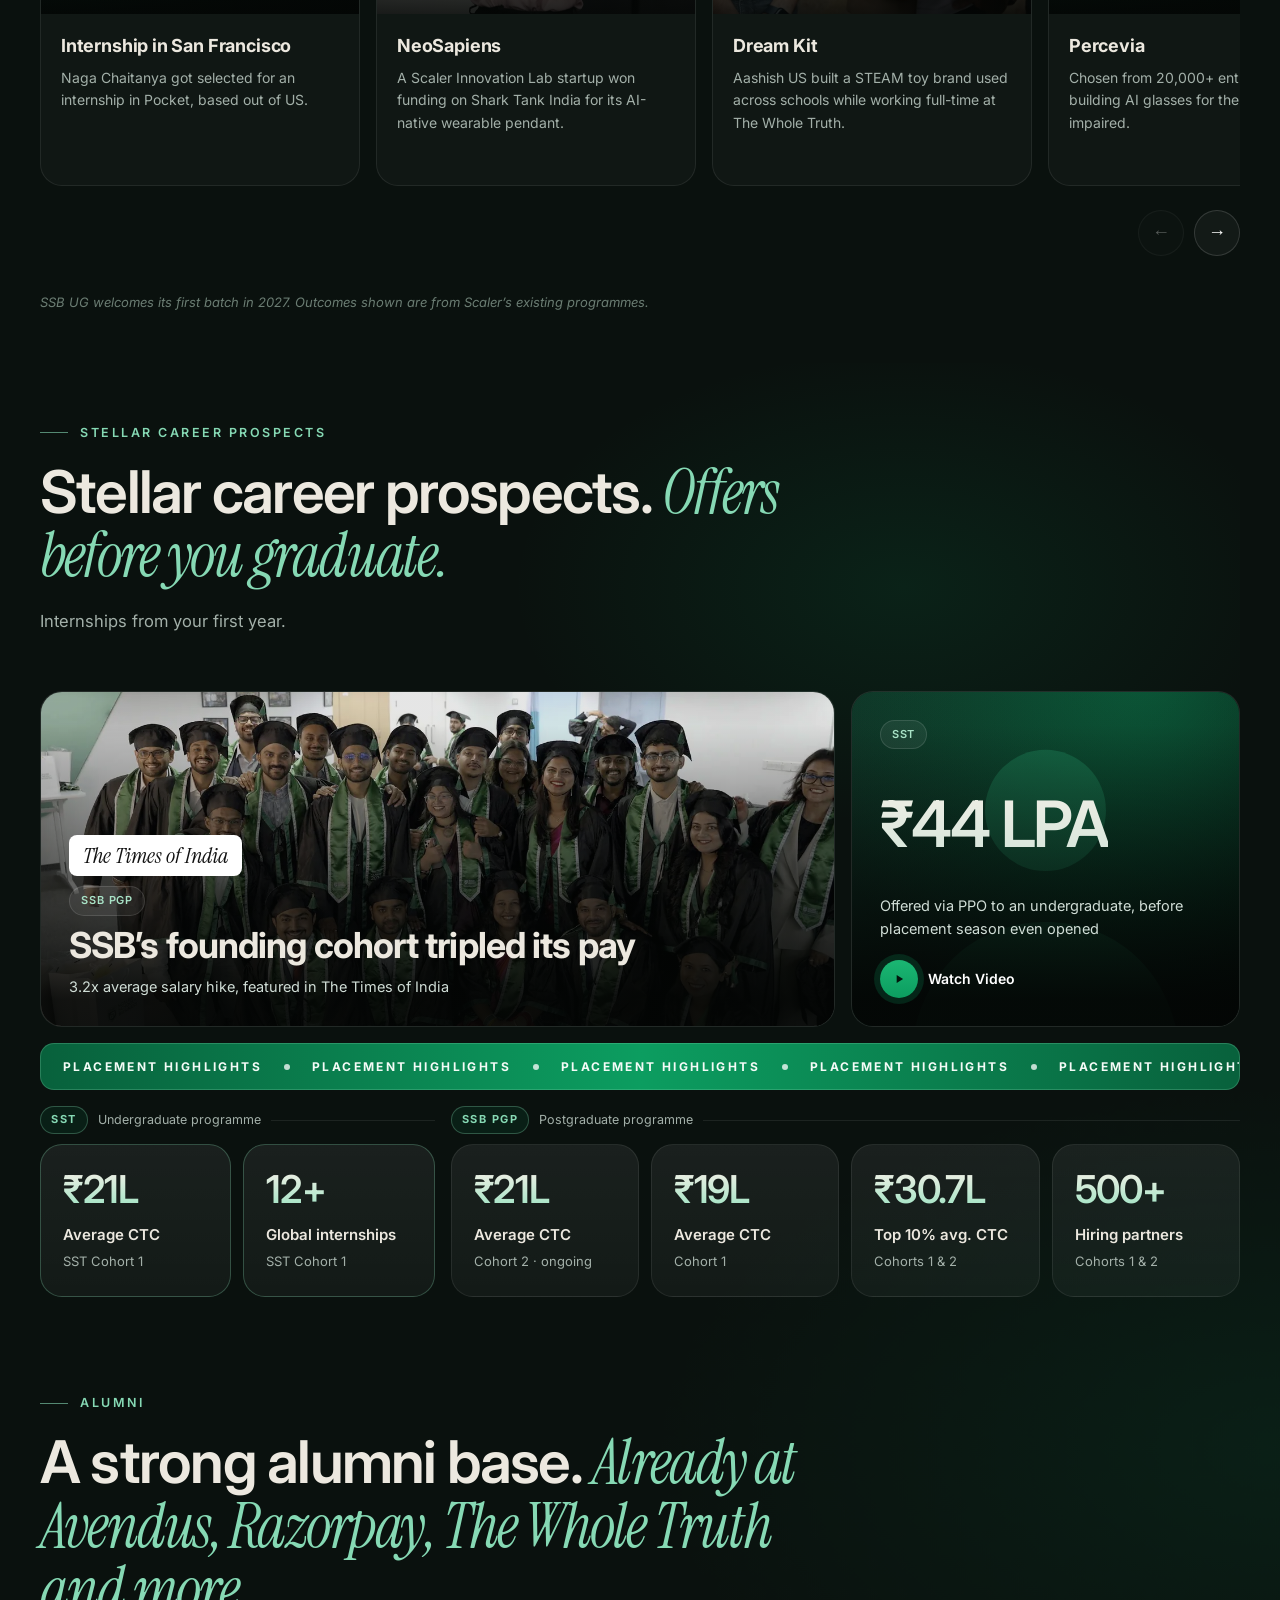
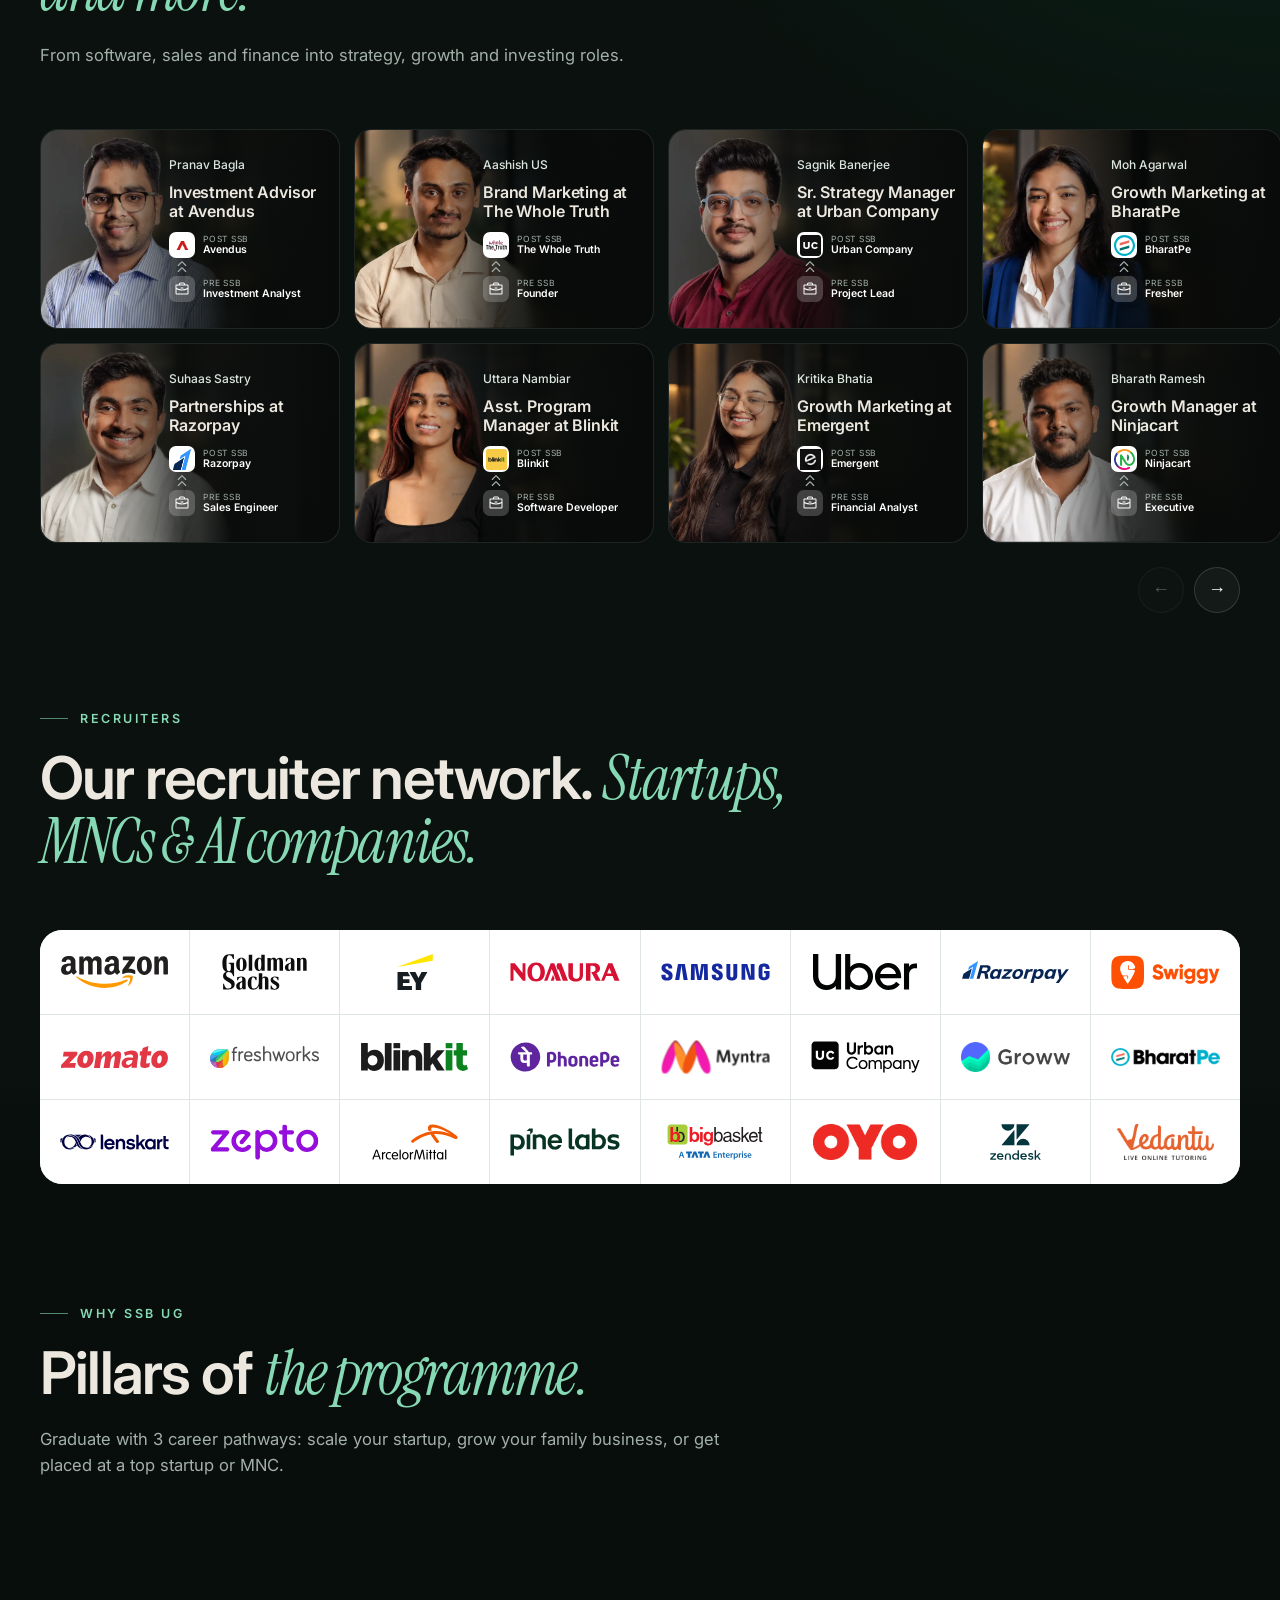
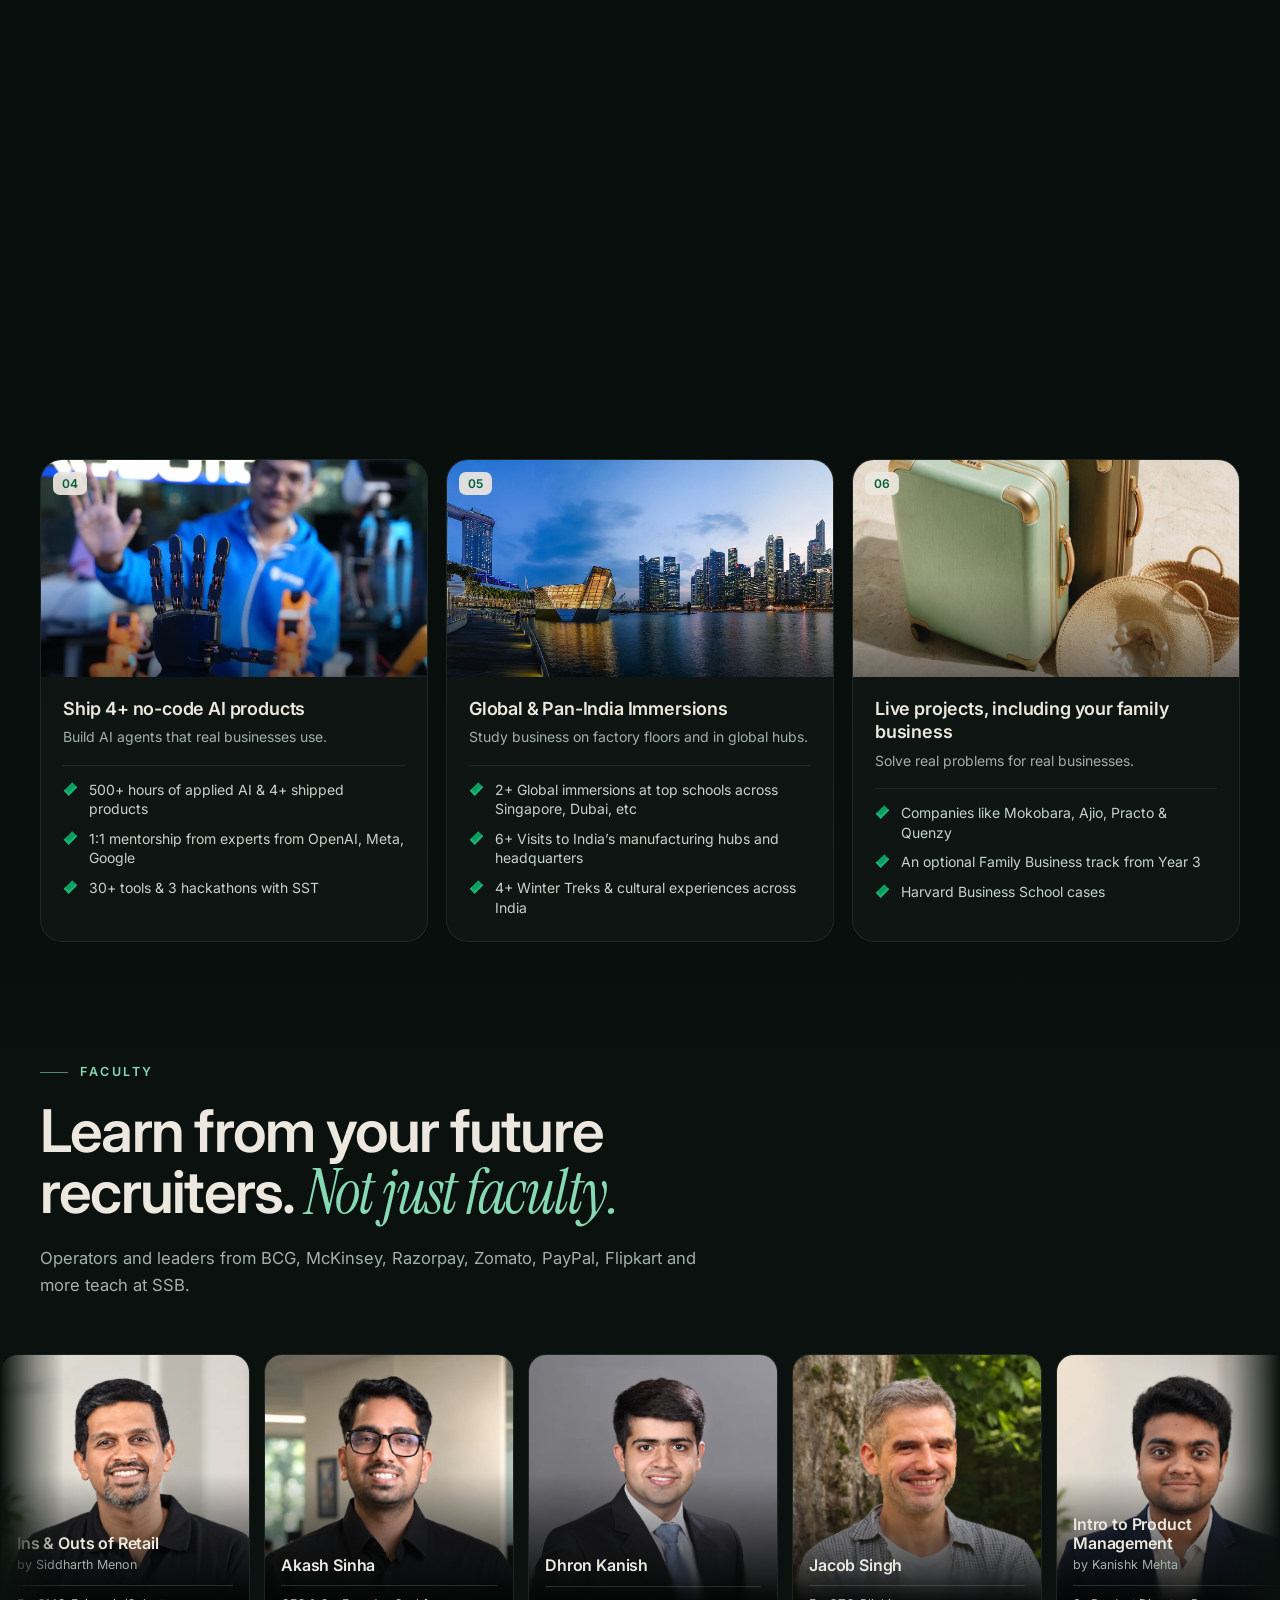
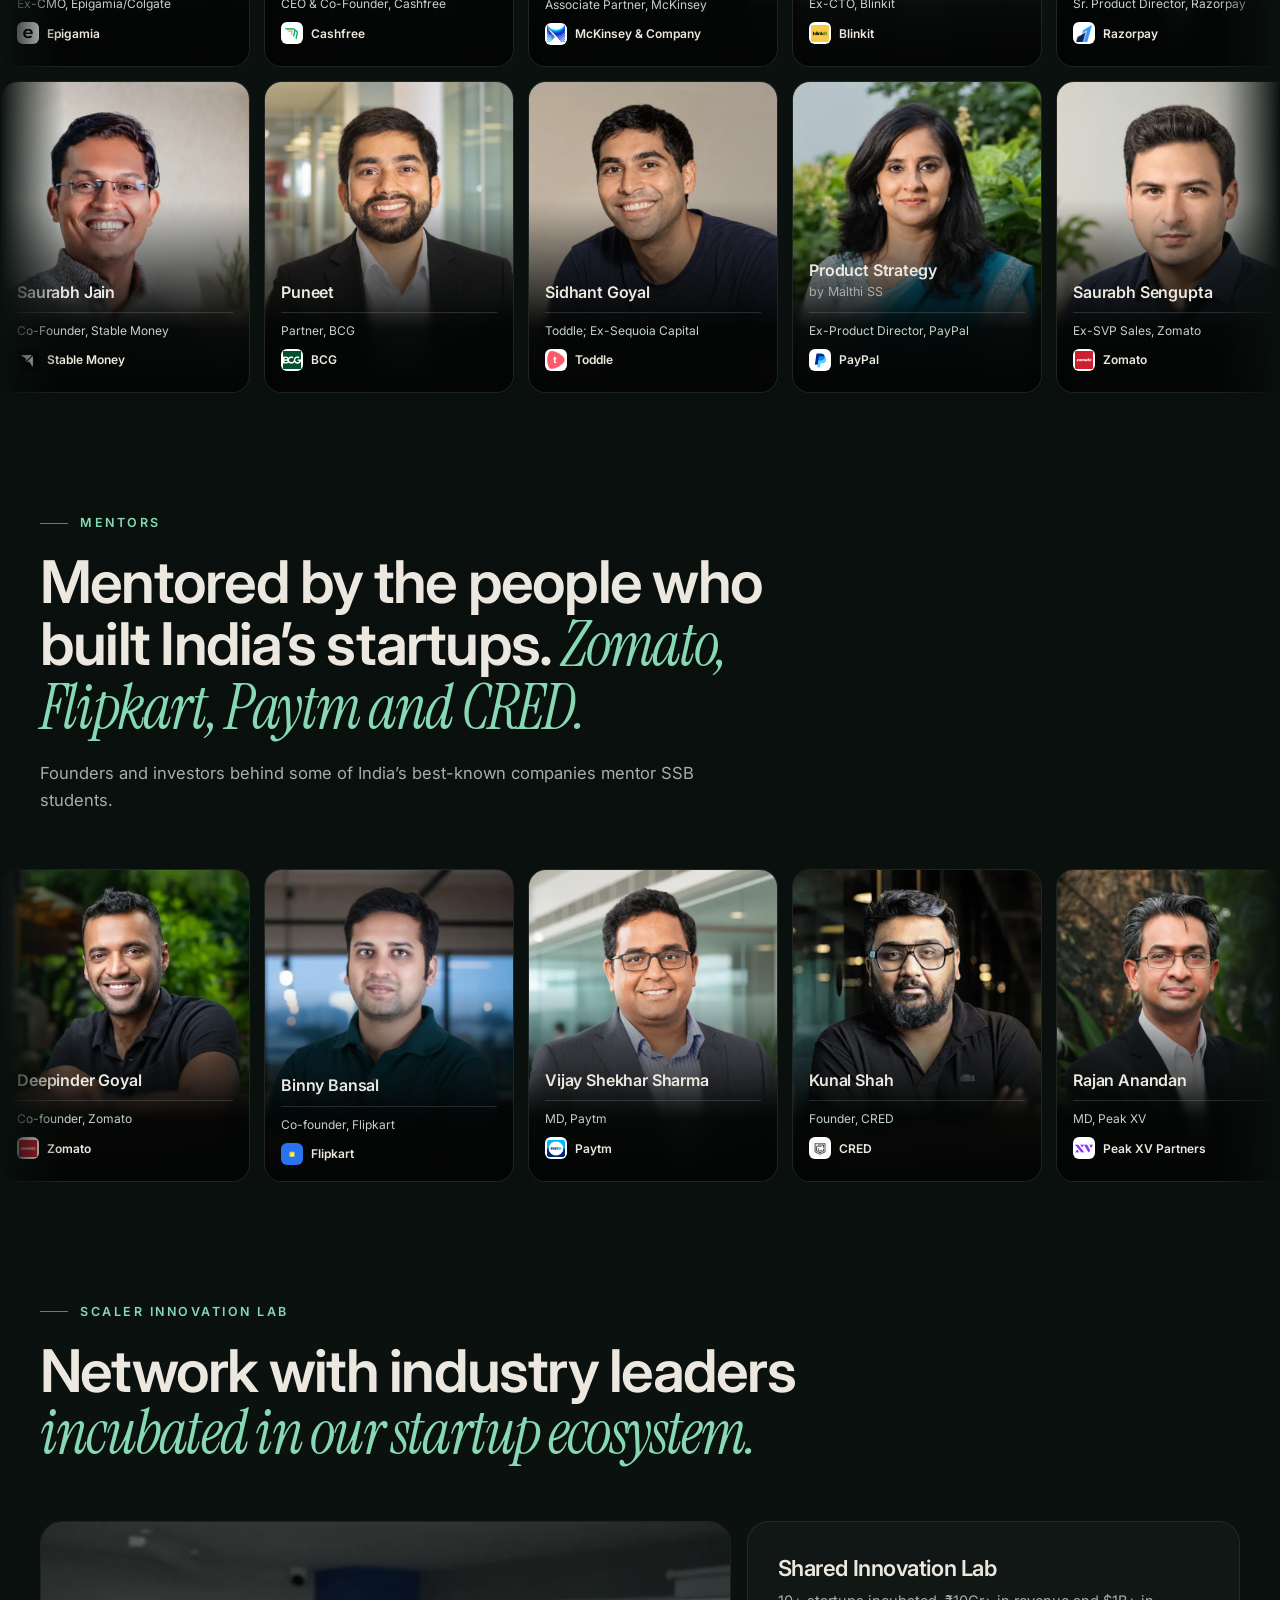
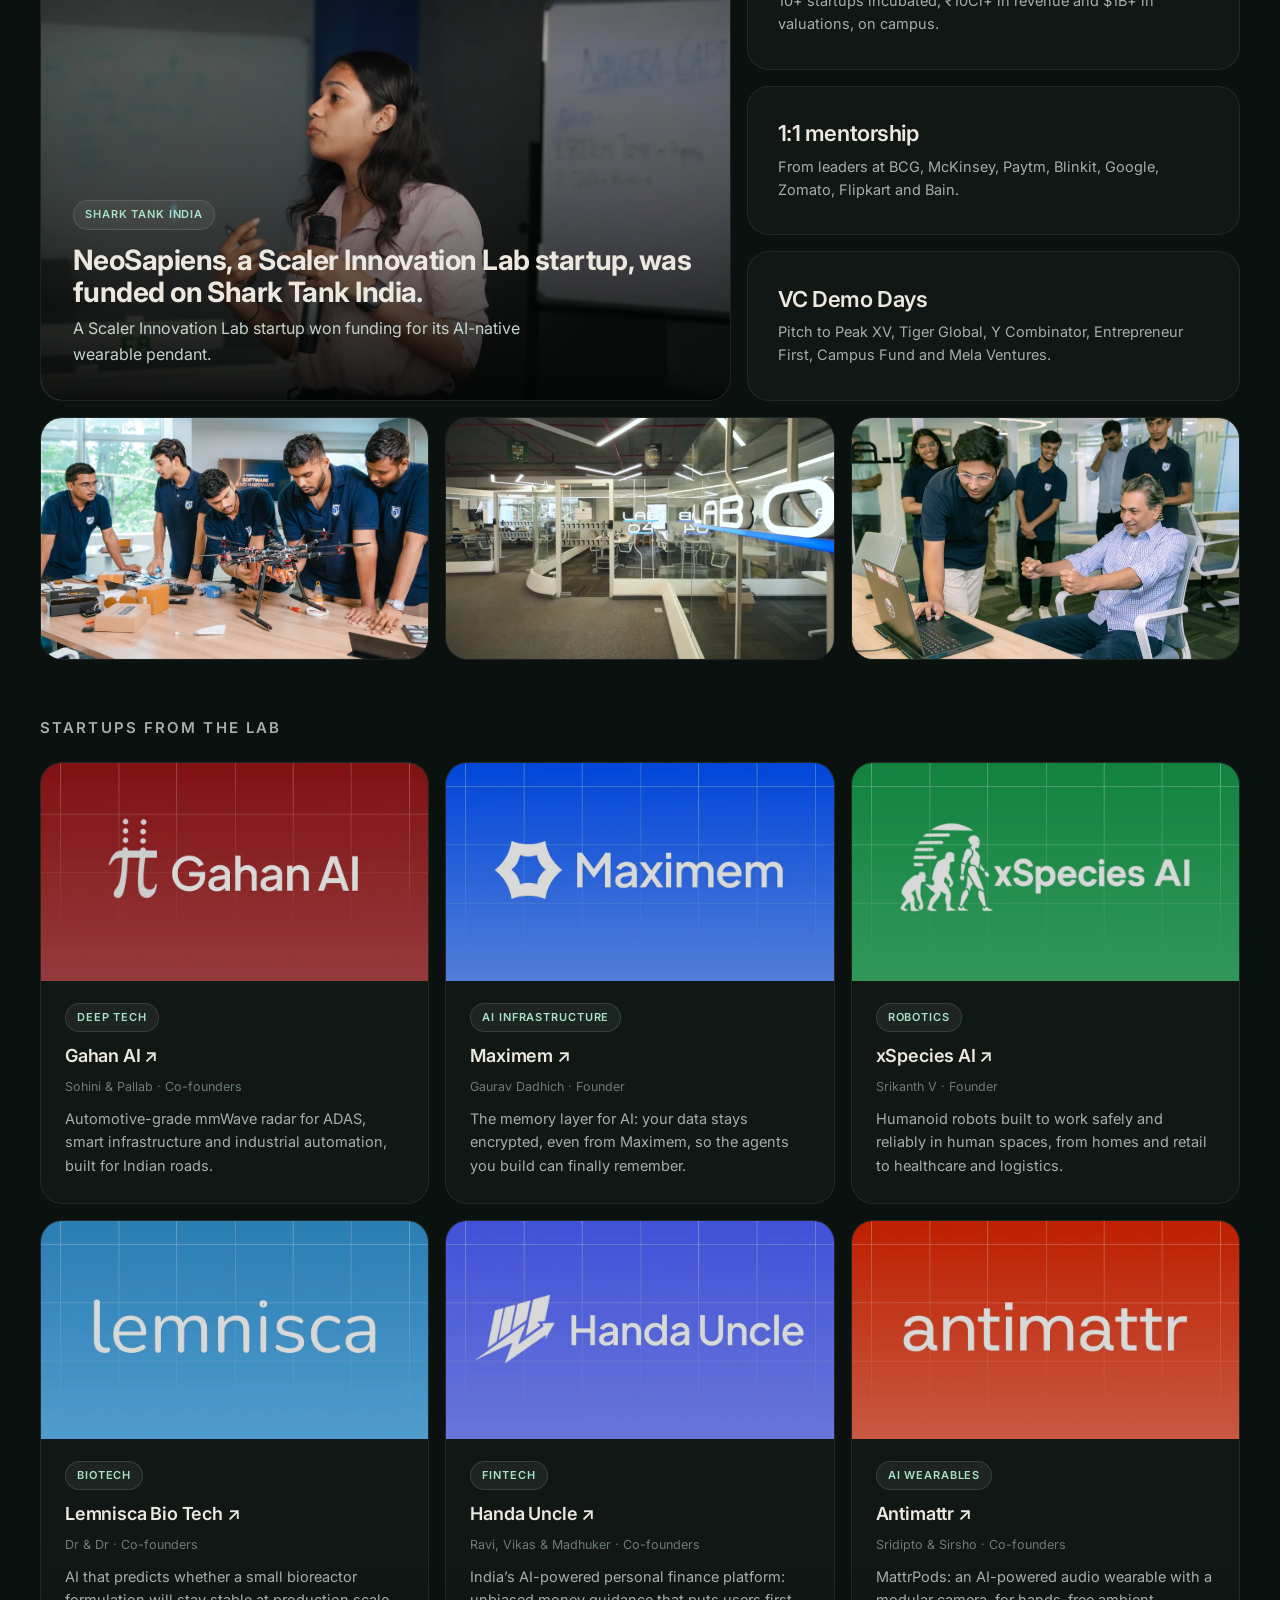
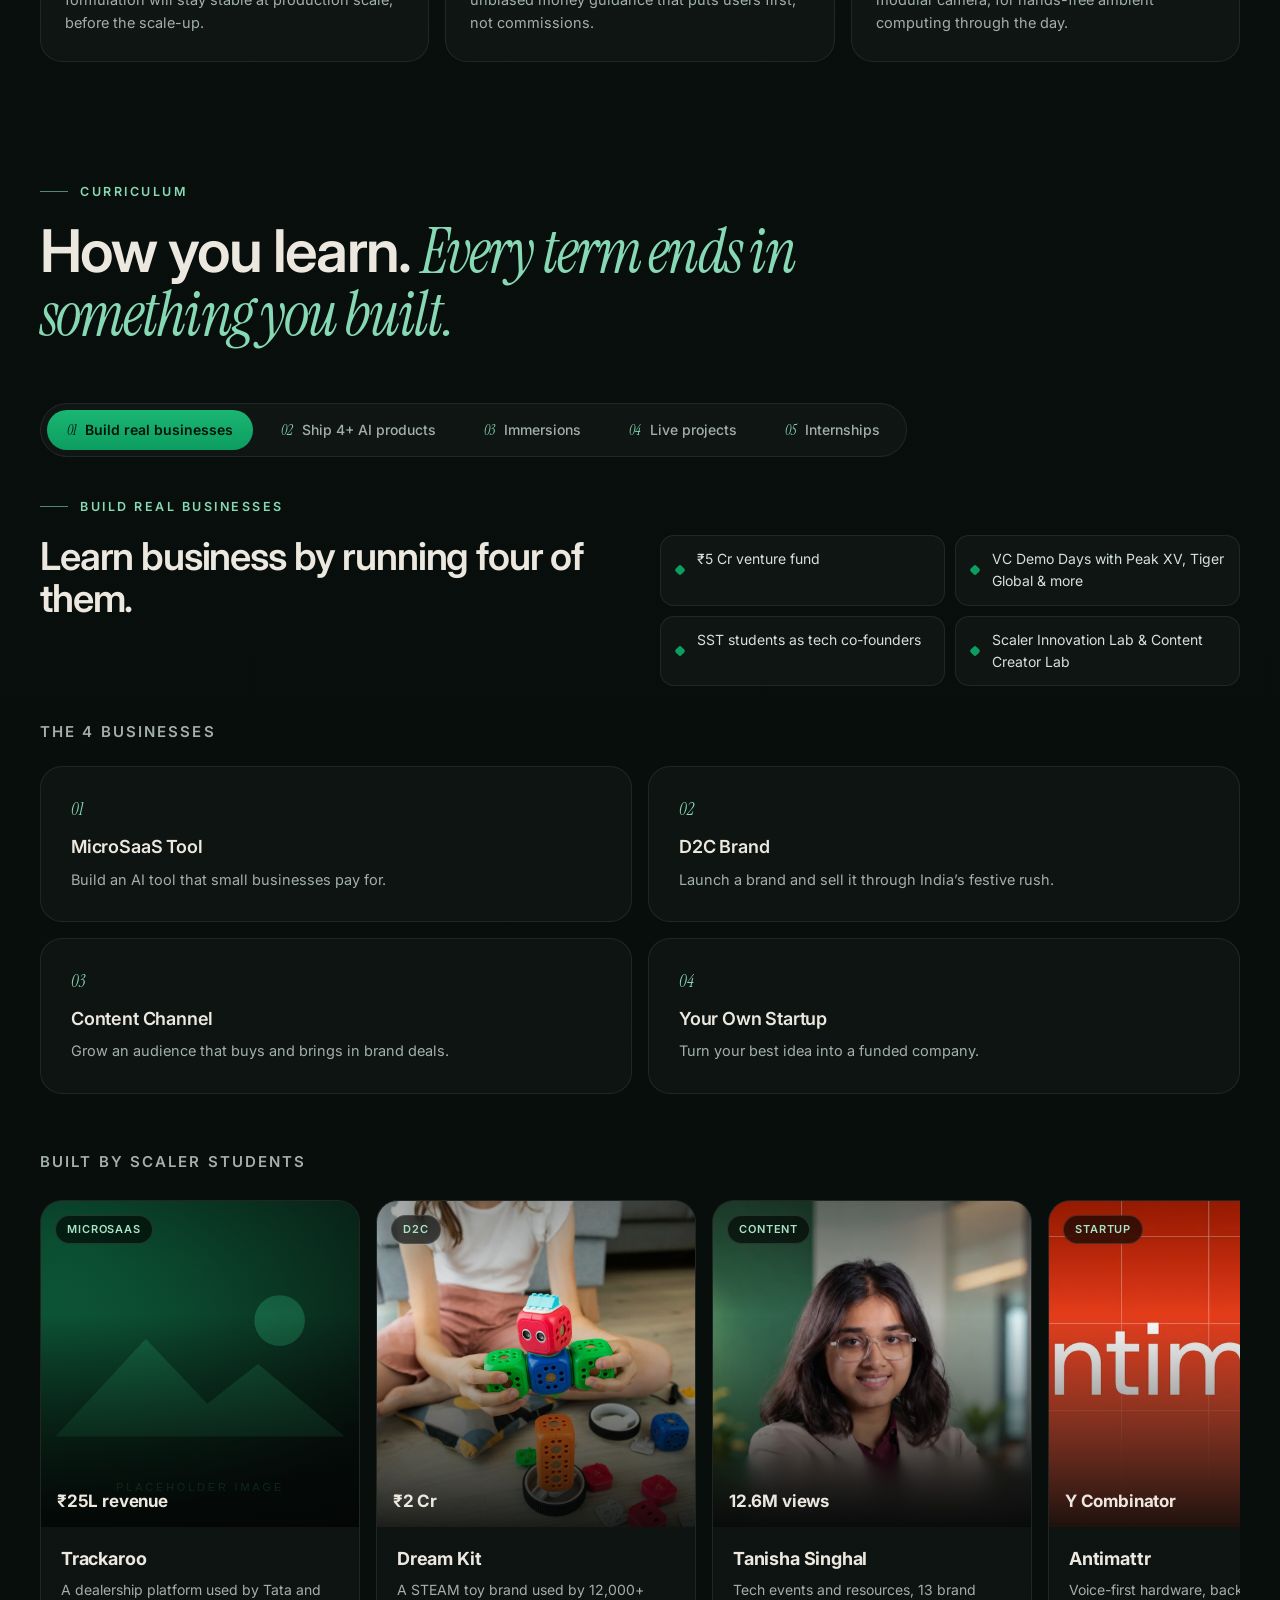
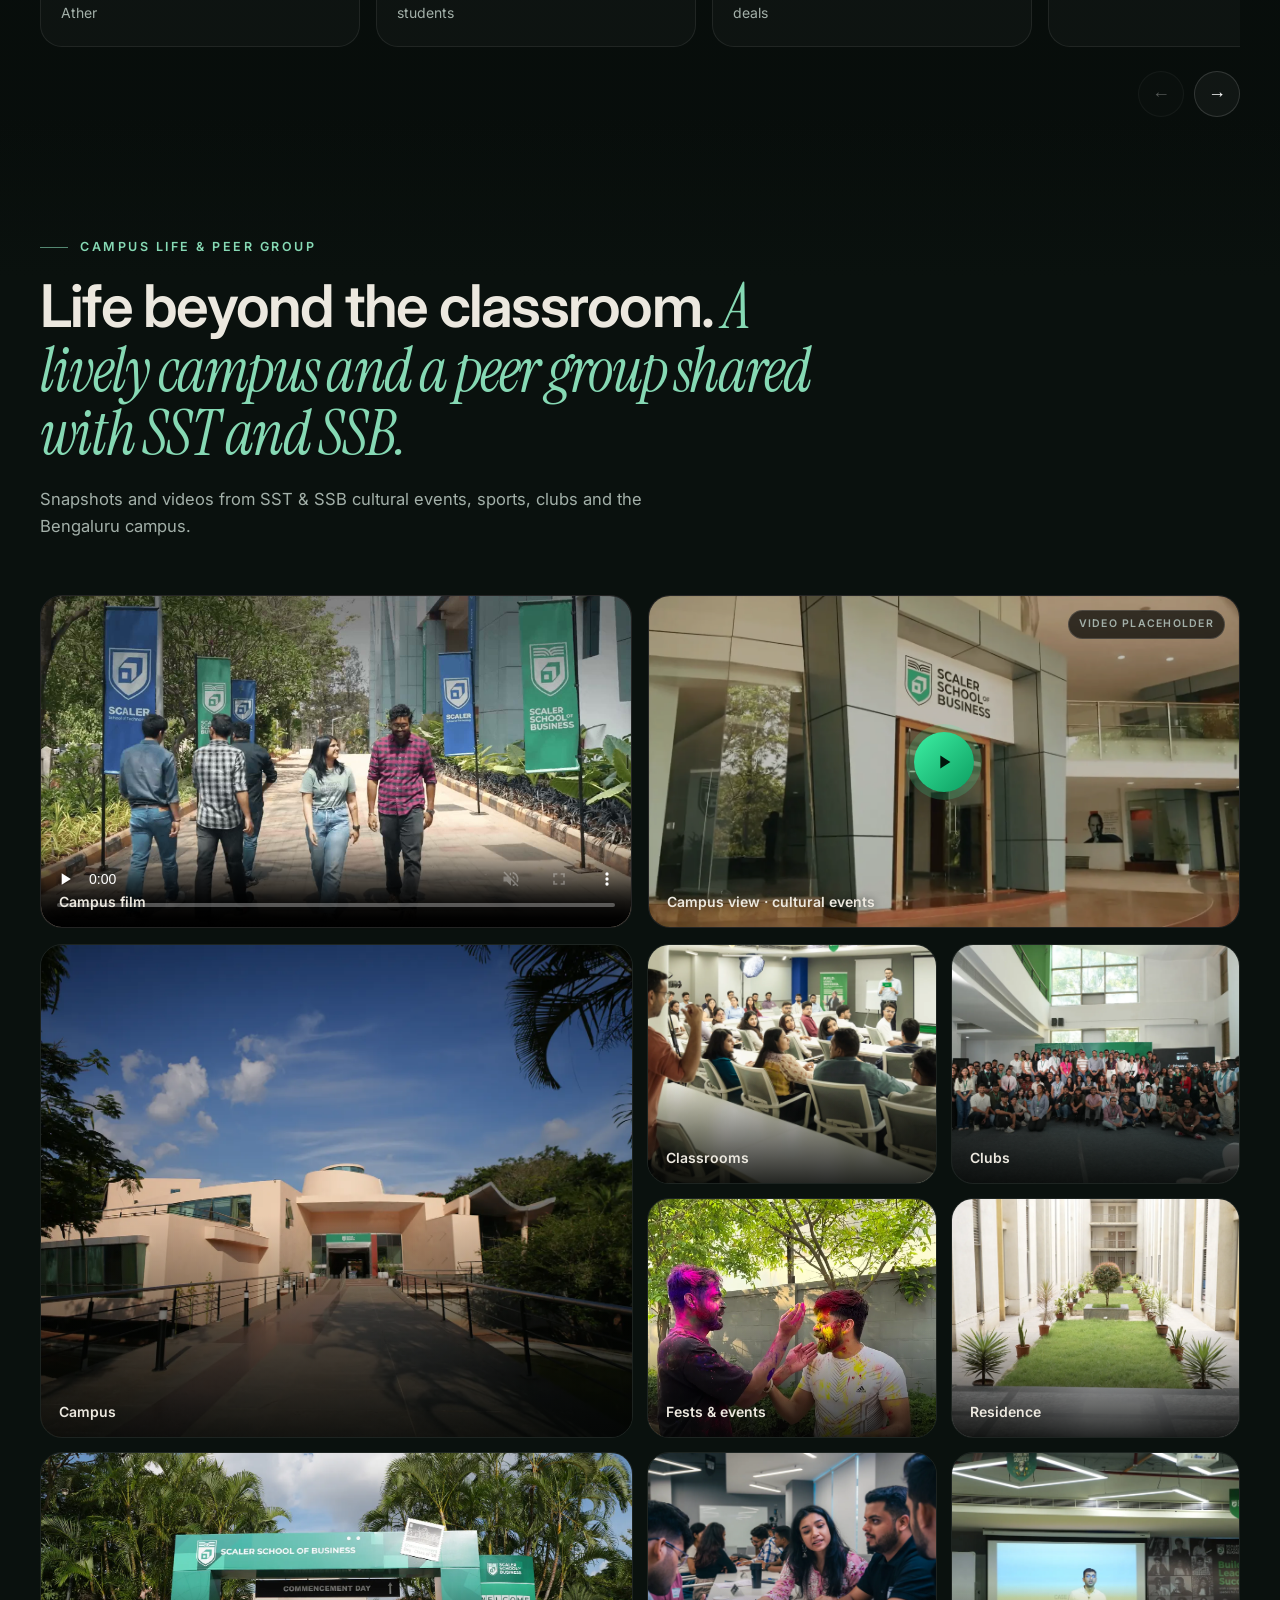
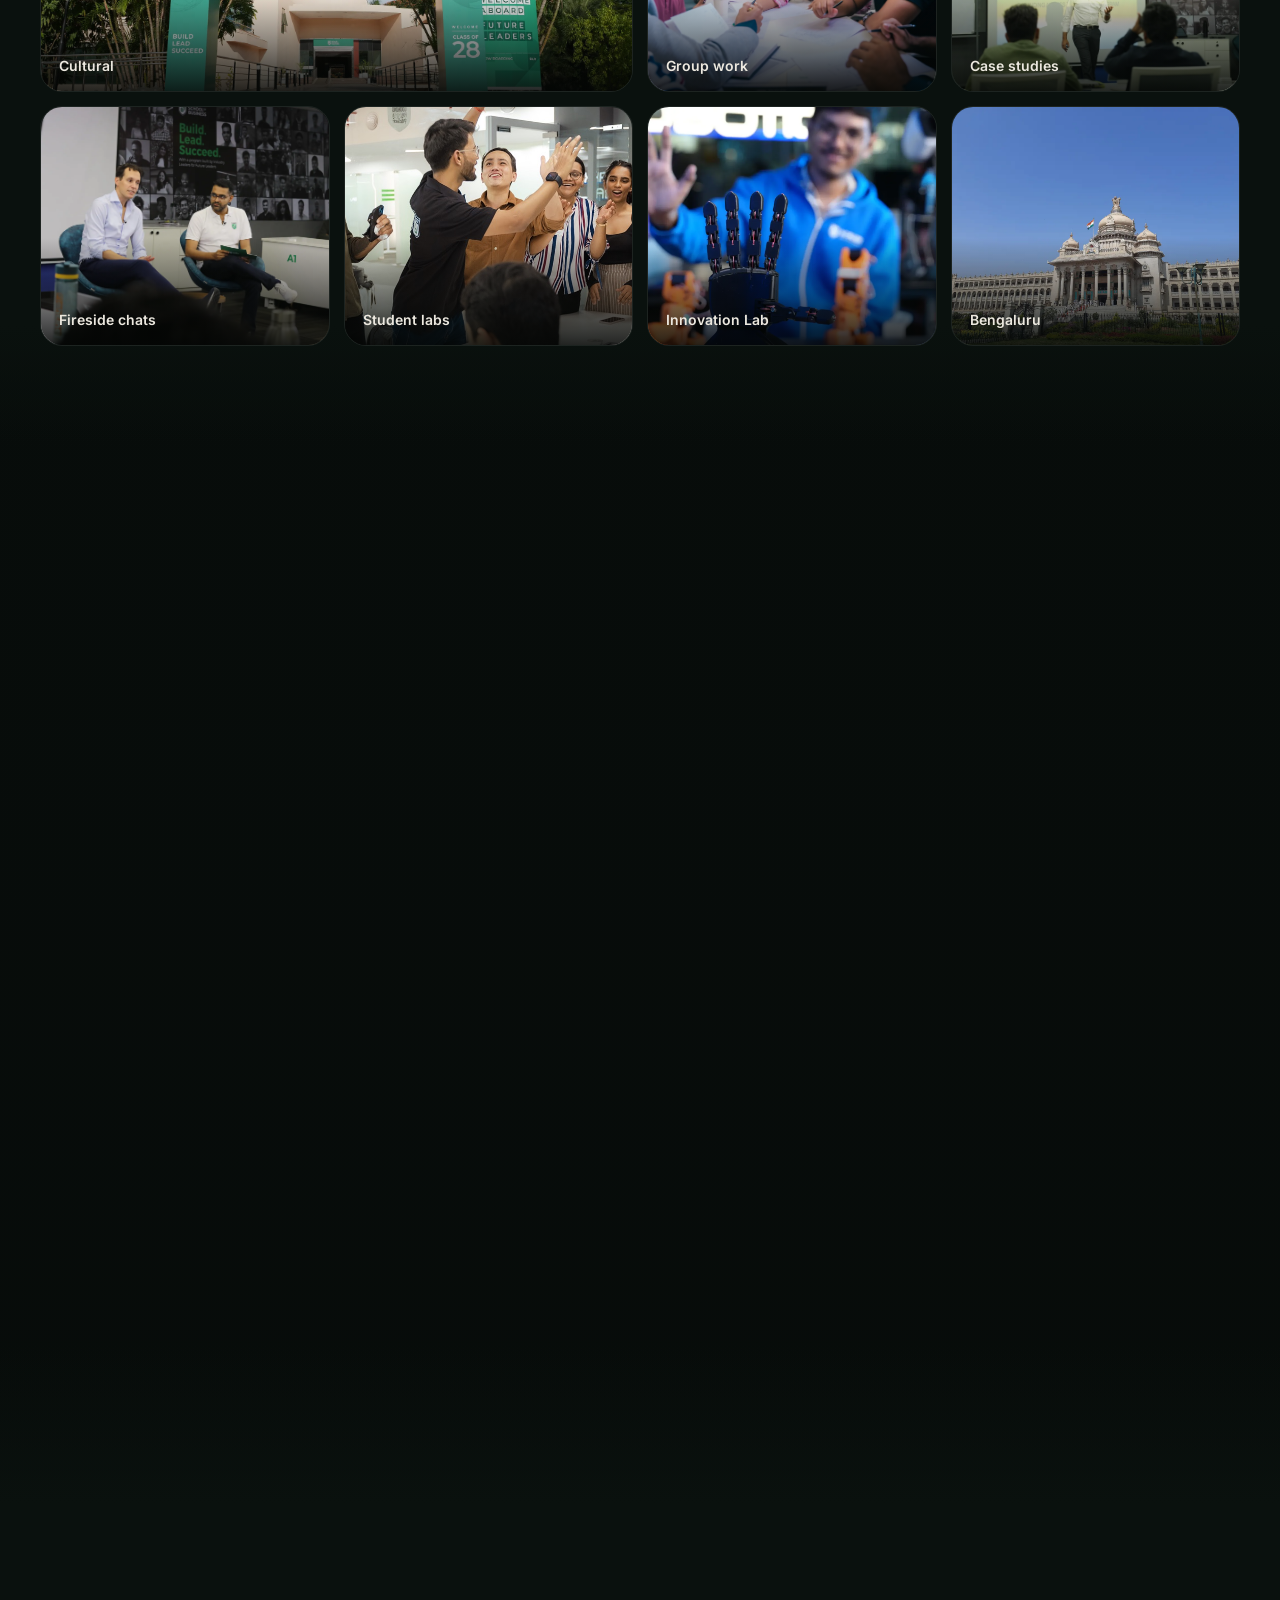
==== commit bad6db99: "Career highlights: moving banner + six equal boxes, SST group then SSB PGP group Co-Authored-By: Cla" ====
--- a/docs/index.html
+++ b/docs/index.html
@@ -10,7 +10,7 @@
 <link rel="preconnect" href="https://fonts.gstatic.com" crossorigin>
 <link href="https://fonts.googleapis.com/css2?family=Inter:wght@400;500;600;700&family=Instrument+Serif:ital@0;1&display=swap" rel="stylesheet">
 <style>.section-nav{position:fixed;top:0;left:0;right:0;transform:translateY(-110%);visibility:hidden}.sticky-cta{position:fixed;left:0;right:0;bottom:0;visibility:hidden}</style>
-<link rel="stylesheet" href="styles.css?v=66de1fe4">
+<link rel="stylesheet" href="styles.css?v=284ee2da">
 </head>
 <body>
 
@@ -173,7 +173,15 @@
       <article class="tile t-wide reveal"><img src="assets/media/why-story-cohort.webp" alt="SSB cohort" loading="lazy"><div class="t-body"><span class="toi">The Times of India</span><span class="pill">SSB PGP</span><h3>SSB’s founding cohort tripled its pay</h3><p>3.2x average salary hike, featured in The Times of India</p></div></article>
       <article class="tile t-tall reveal"><img src="ph/person.svg" alt="Placeholder student photo" loading="lazy"><div class="t-body"><span class="pill">SST</span><b class="num">₹44 LPA</b><p>Offered via PPO to an undergraduate, before placement season even opened</p><a href="#top" class="watch" onclick="return false"><span class="play sm"><svg width="14" height="14" viewBox="0 0 24 24" fill="currentColor"><path d="M8 5v14l11-7z"/></svg></span>Watch Video</a></div></article>
     </div>
-    <div class="statstrip reveal" aria-label="Career highlights"><div class="ss-track"><ul class="ss-set"><li><span class="ss-tag">SST</span><b>₹20.4L</b><p>Average CTC for SST’s first undergraduate batch</p></li><li><span class="ss-tag">SSB PGP</span><b>100%</b><p>Internship placement across both SSB cohorts</p></li><li><span class="ss-tag">SST</span><b>₹2L/month</b><p>Highest internship stipend, earned in 2nd year</p></li><li><span class="ss-tag">SSB PGP</span><b>₹30.7L</b><p>Top 10% average CTC, SSB cohorts 1 &amp; 2</p></li><li><span class="ss-tag">SST</span><b>12+</b><p>Global internships in Bali, Singapore, New York and Germany</p></li></ul><ul class="ss-set" aria-hidden="true"><li><span class="ss-tag">SST</span><b>₹20.4L</b><p>Average CTC for SST’s first undergraduate batch</p></li><li><span class="ss-tag">SSB PGP</span><b>100%</b><p>Internship placement across both SSB cohorts</p></li><li><span class="ss-tag">SST</span><b>₹2L/month</b><p>Highest internship stipend, earned in 2nd year</p></li><li><span class="ss-tag">SSB PGP</span><b>₹30.7L</b><p>Top 10% average CTC, SSB cohorts 1 &amp; 2</p></li><li><span class="ss-tag">SST</span><b>12+</b><p>Global internships in Bali, Singapore, New York and Germany</p></li></ul></div></div>
+    <div class="ph reveal" aria-label="Placement highlights">
+      <div class="ph-banner"><div class="ph-track"><div class="ph-set"><span>Placement highlights</span><i aria-hidden="true"></i><span>Placement highlights</span><i aria-hidden="true"></i><span>Placement highlights</span><i aria-hidden="true"></i><span>Placement highlights</span><i aria-hidden="true"></i><span>Placement highlights</span><i aria-hidden="true"></i><span>Placement highlights</span><i aria-hidden="true"></i></div><div class="ph-set" aria-hidden="true"><span>Placement highlights</span><i aria-hidden="true"></i><span>Placement highlights</span><i aria-hidden="true"></i><span>Placement highlights</span><i aria-hidden="true"></i><span>Placement highlights</span><i aria-hidden="true"></i><span>Placement highlights</span><i aria-hidden="true"></i><span>Placement highlights</span><i aria-hidden="true"></i></div></div></div>
+      <div class="ph-groups">
+        <div class="ph-group ph-sst"><p class="ph-label"><b>SST</b> Undergraduate programme</p>
+          <ul class="ph-grid"><li><b>₹21L</b><strong>Average CTC</strong><span>SST Cohort 1</span></li><li><b>12+</b><strong>Global internships</strong><span>SST Cohort 1</span></li></ul></div>
+        <div class="ph-group ph-ssb"><p class="ph-label"><b>SSB PGP</b> Postgraduate programme</p>
+          <ul class="ph-grid"><li><b>₹21L</b><strong>Average CTC</strong><span>Cohort 2 · ongoing</span></li><li><b>₹19L</b><strong>Average CTC</strong><span>Cohort 1</span></li><li><b>₹30.7L</b><strong>Top 10% avg. CTC</strong><span>Cohorts 1 &amp; 2</span></li><li><b>500+</b><strong>Hiring partners</strong><span>Cohorts 1 &amp; 2</span></li></ul></div>
+      </div>
+    </div>
 
     <div class="head reveal" id="alumni" style="margin-top:96px">
       <p class="kicker">Alumni</p>
--- a/docs/styles.css
+++ b/docs/styles.css
@@ -816,27 +816,38 @@
 .sn-link::after{left:12px;right:12px}
 .sn-list{mask-image:linear-gradient(90deg,transparent 0,#000 18px,#000 calc(100% - 18px),transparent 100%);-webkit-mask-image:linear-gradient(90deg,transparent 0,#000 18px,#000 calc(100% - 18px),transparent 100%)}
 
-/* ===== v12: career stats become a borderless highlights strip (drifting row on phones) ===== */
+/* ===== v12: career highlights: moving banner + six equal boxes (SST group, then SSB group) ===== */
 .bento{grid-auto-rows:minmax(300px,auto)}
 .t-tall{grid-row:1}
-.statstrip{margin-top:16px;border:1px solid var(--line);border-radius:var(--radius);background:linear-gradient(180deg,rgba(255,255,255,.035),rgba(255,255,255,.008)),var(--card);overflow:hidden}
-.ss-set{display:grid;grid-template-columns:repeat(5,1fr);list-style:none;margin:0;padding:0}
-.ss-set[aria-hidden="true"]{display:none}
-.ss-set li{display:flex;flex-direction:column;align-items:flex-start;gap:10px;padding:30px 26px 32px;border-left:1px solid var(--line)}
-.ss-set li:first-child{border-left:0}
-.ss-tag{font-size:10.5px;font-weight:600;letter-spacing:.14em;text-transform:uppercase;color:var(--green-glow);opacity:.85}
-.ss-set b{display:block;font-size:clamp(28px,2.9vw,40px);font-weight:600;letter-spacing:-.035em;line-height:1.05;white-space:nowrap;background:linear-gradient(180deg,#f4f0e7,#cfe3d8);-webkit-background-clip:text;background-clip:text;-webkit-text-fill-color:transparent}
-.ss-set p{margin:0;font-size:13.5px;line-height:1.5;color:var(--muted)}
-@media (max-width:1080px){
-  .t-tall{grid-column:span 2;grid-row:auto;min-height:320px}
-}
+@media (max-width:1080px){.t-tall{grid-column:span 2;grid-row:auto;min-height:320px}}
+
+.ph{margin-top:16px}
+.ph-banner{overflow:hidden;border-radius:14px;background:linear-gradient(90deg,#08613c,#0C9D60 50%,#08613c);border:1px solid rgba(134,217,180,.25);margin-bottom:16px}
+.ph-track{display:flex;width:max-content;animation:phDrift 34s linear infinite}
+.ph-set{display:flex;align-items:center;flex:none}
+.ph-set span{padding:13px 22px;font-size:12px;font-weight:700;letter-spacing:.2em;text-transform:uppercase;color:#f4fbf7;white-space:nowrap}
+.ph-set i{width:6px;height:6px;border-radius:50%;background:rgba(255,255,255,.75);flex:none}
+@keyframes phDrift{to{transform:translateX(-50%)}}
+.ph-groups{display:grid;grid-template-columns:2fr 4fr;gap:16px}
+.ph-label{display:flex;align-items:center;gap:10px;margin:0 0 10px;font-size:12.5px;color:var(--muted)}
+.ph-label b{font-size:11px;font-weight:700;letter-spacing:.14em;text-transform:uppercase;color:var(--green-glow);padding:4px 10px;border-radius:999px;border:1px solid rgba(134,217,180,.3);background:rgba(12,157,96,.1)}
+.ph-label::after{content:"";flex:1;height:1px;background:var(--line)}
+.ph-grid{display:grid;gap:12px;list-style:none;margin:0;padding:0}
+.ph-sst .ph-grid{grid-template-columns:repeat(2,1fr)}
+.ph-ssb .ph-grid{grid-template-columns:repeat(4,1fr)}
+.ph-grid li{display:flex;flex-direction:column;gap:4px;padding:24px 22px;border-radius:var(--radius);border:1px solid var(--line);background:linear-gradient(180deg,rgba(255,255,255,.04),rgba(255,255,255,.01)),var(--card)}
+.ph-sst .ph-grid li{border-color:rgba(134,217,180,.28)}
+.ph-grid b{display:block;margin-bottom:10px;font-size:clamp(30px,3vw,42px);font-weight:600;letter-spacing:-.035em;line-height:1.05;white-space:nowrap;background:linear-gradient(180deg,#f4f0e7,#9fe3c3);-webkit-background-clip:text;background-clip:text;-webkit-text-fill-color:transparent}
+.ph-grid strong{font-size:15px;font-weight:600;color:var(--text)}
+.ph-grid span{font-size:13px;color:var(--muted)}
 @media (max-width:900px){
-  .statstrip{border:0;background:none;border-radius:0;margin-inline:-16px;-webkit-mask-image:linear-gradient(90deg,transparent,#000 6%,#000 94%,transparent);mask-image:linear-gradient(90deg,transparent,#000 6%,#000 94%,transparent)}
-  .ss-track{display:flex;width:max-content;animation:ssDrift 38s linear infinite}
-  .statstrip:active .ss-track{animation-play-state:paused}
-  .ss-set,.ss-set[aria-hidden="true"]{display:flex;gap:12px;padding-right:12px}
-  .ss-set li{flex:0 0 232px;padding:22px 20px 24px;border:1px solid var(--line);border-radius:var(--radius);background:linear-gradient(180deg,rgba(255,255,255,.04),rgba(255,255,255,.01)),var(--card)}
-  .ss-set li:first-child{border-left:1px solid var(--line)}
-}
-@keyframes ssDrift{to{transform:translateX(-50%)}}
-@media (prefers-reduced-motion:reduce){.ss-track{animation:none}.statstrip{overflow-x:auto}.ss-set[aria-hidden="true"]{display:none}}
+  .ph-groups{grid-template-columns:1fr;gap:20px}
+  .ph-ssb .ph-grid{grid-template-columns:repeat(2,1fr)}
+}
+@media (max-width:640px){
+  .ph-set span{padding:11px 18px;font-size:11px}
+  .ph-grid{gap:10px}
+  .ph-grid li{padding:20px 16px}
+  .ph-grid b{font-size:30px}
+}
+@media (prefers-reduced-motion:reduce){.ph-track{animation:none}.ph-set[aria-hidden="true"]{display:none}}
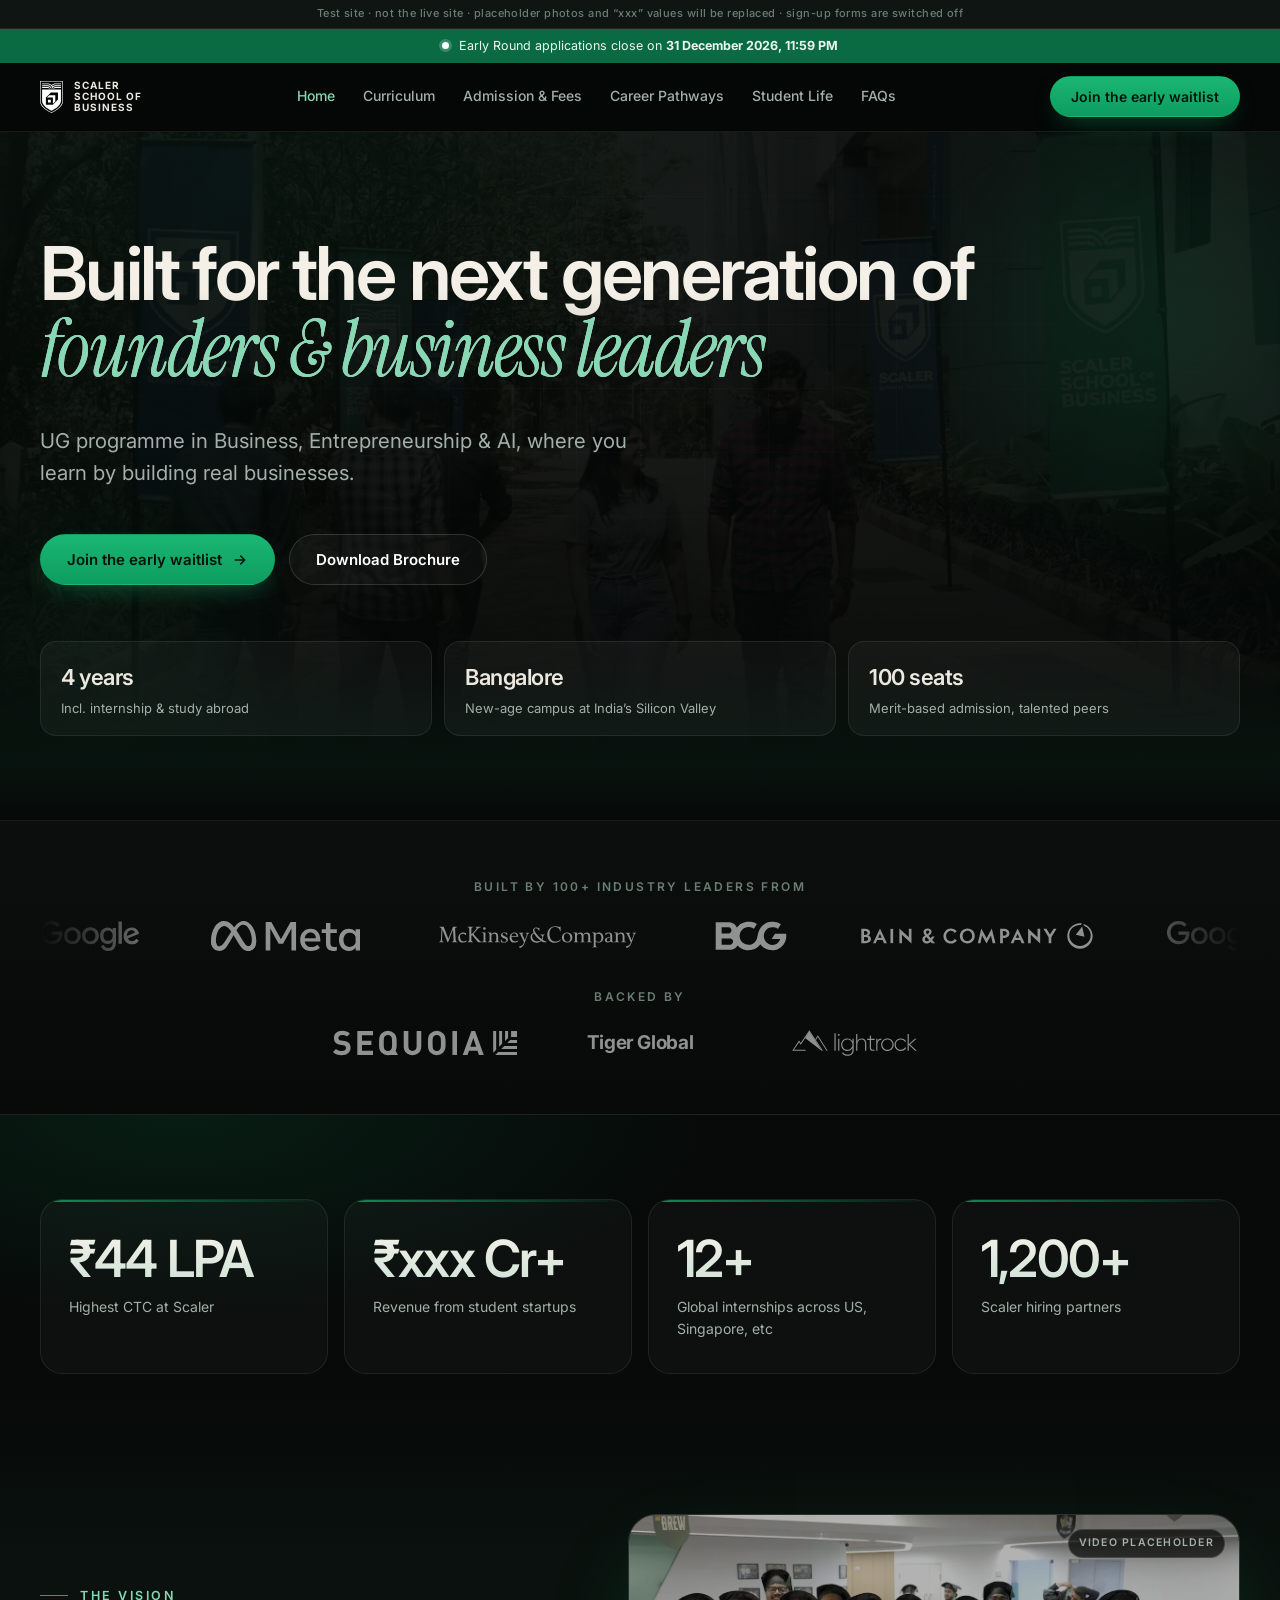
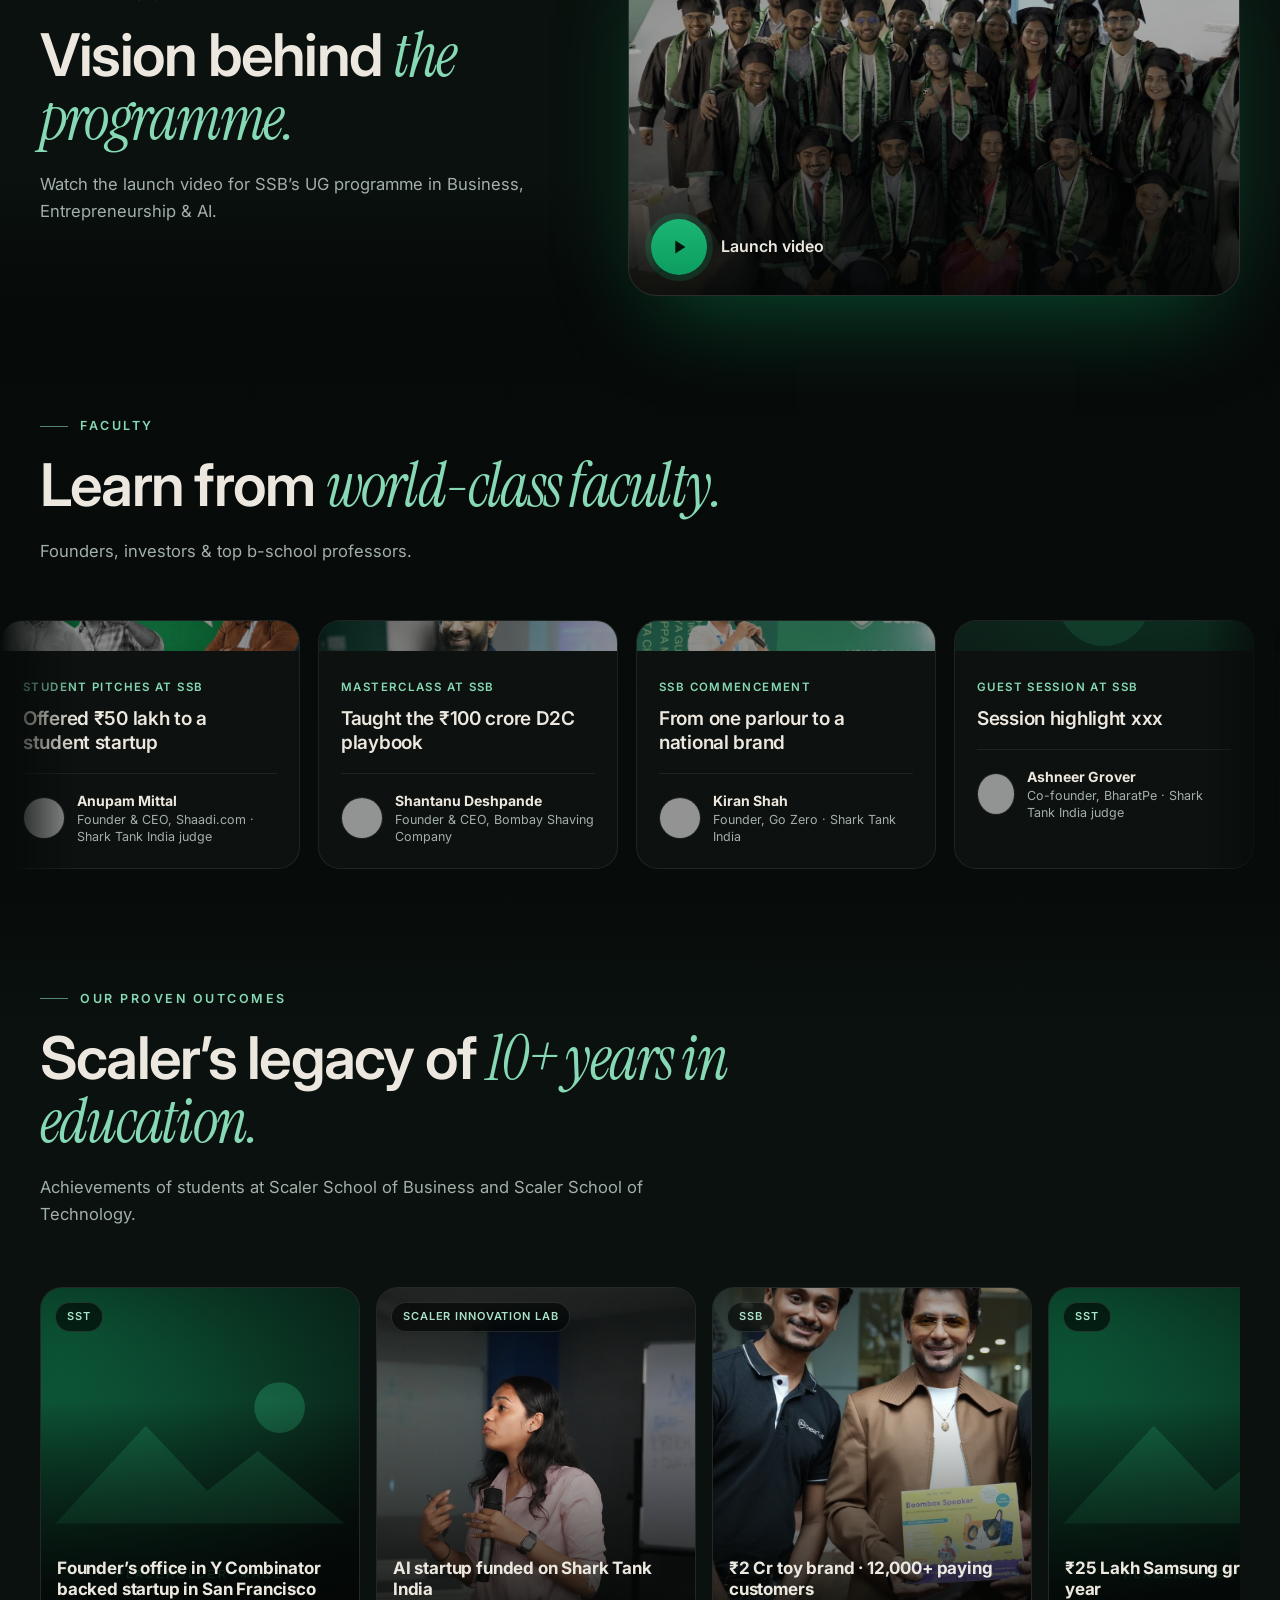
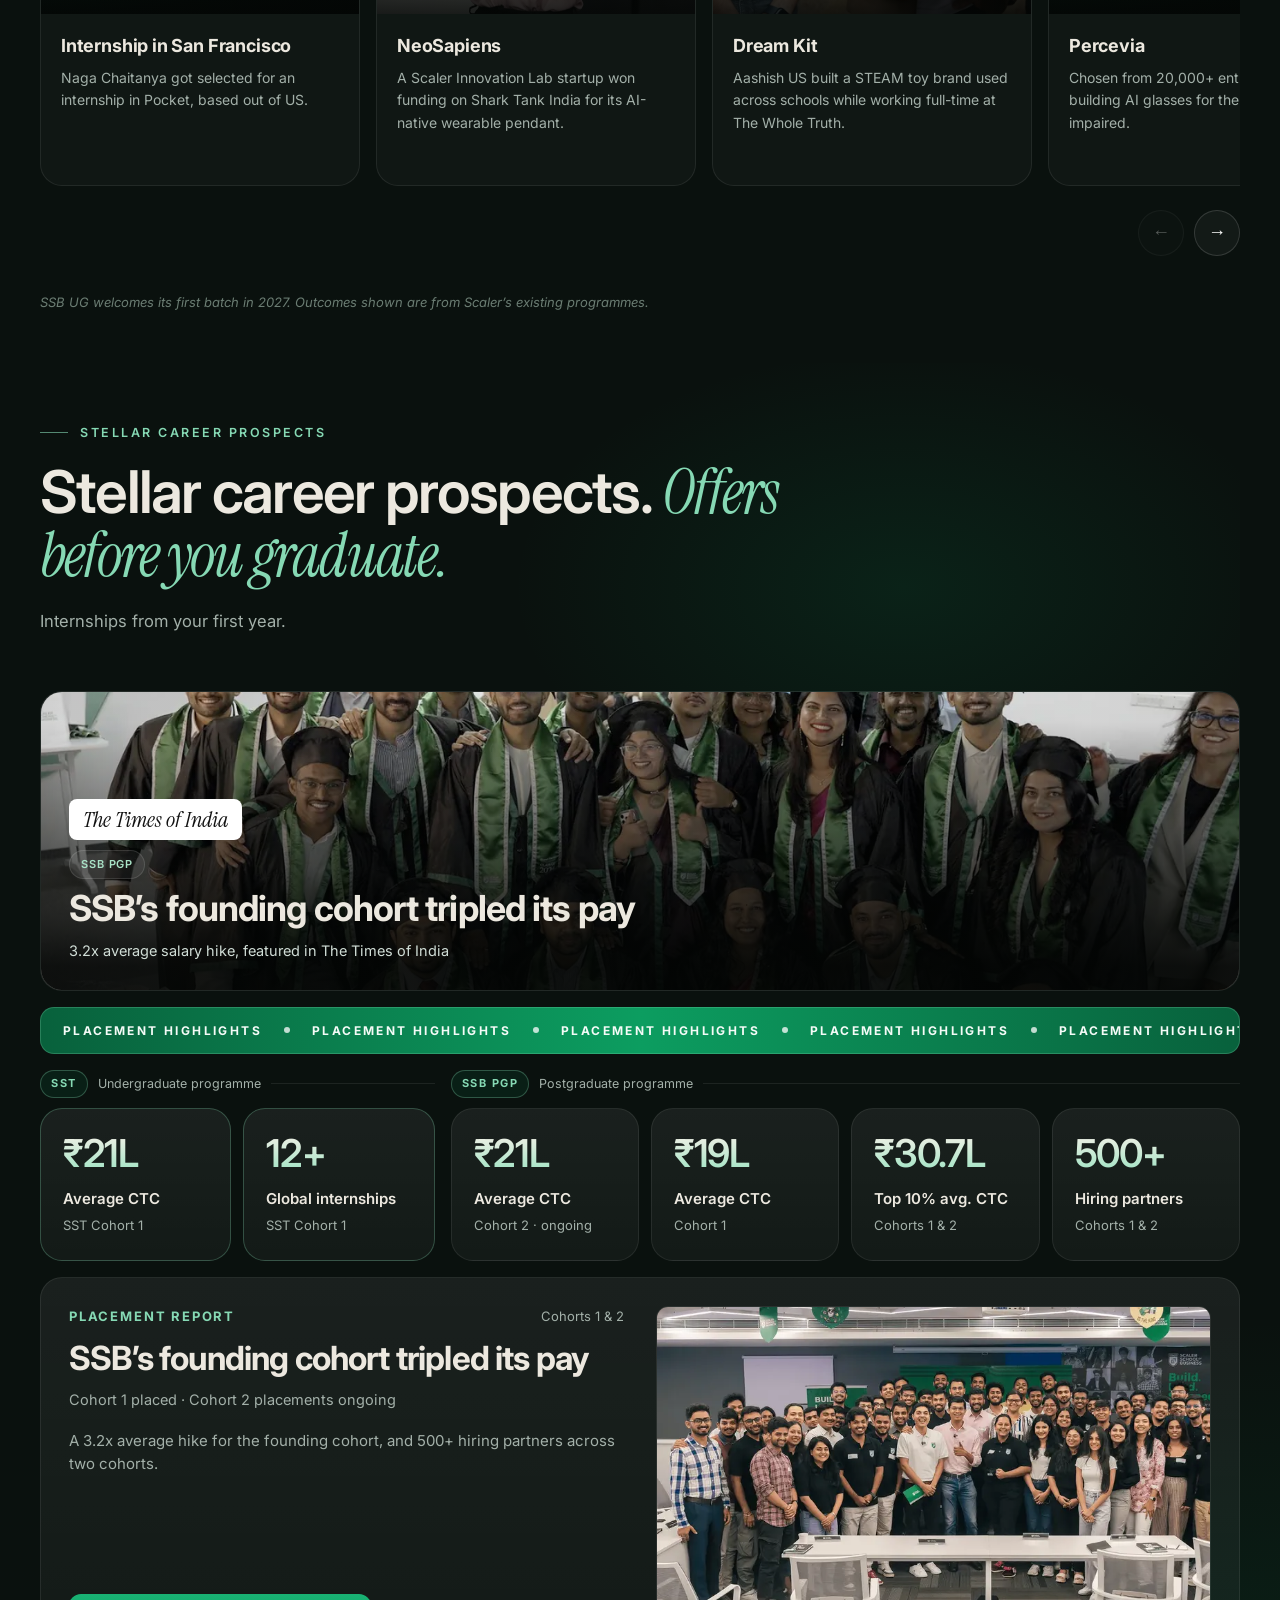
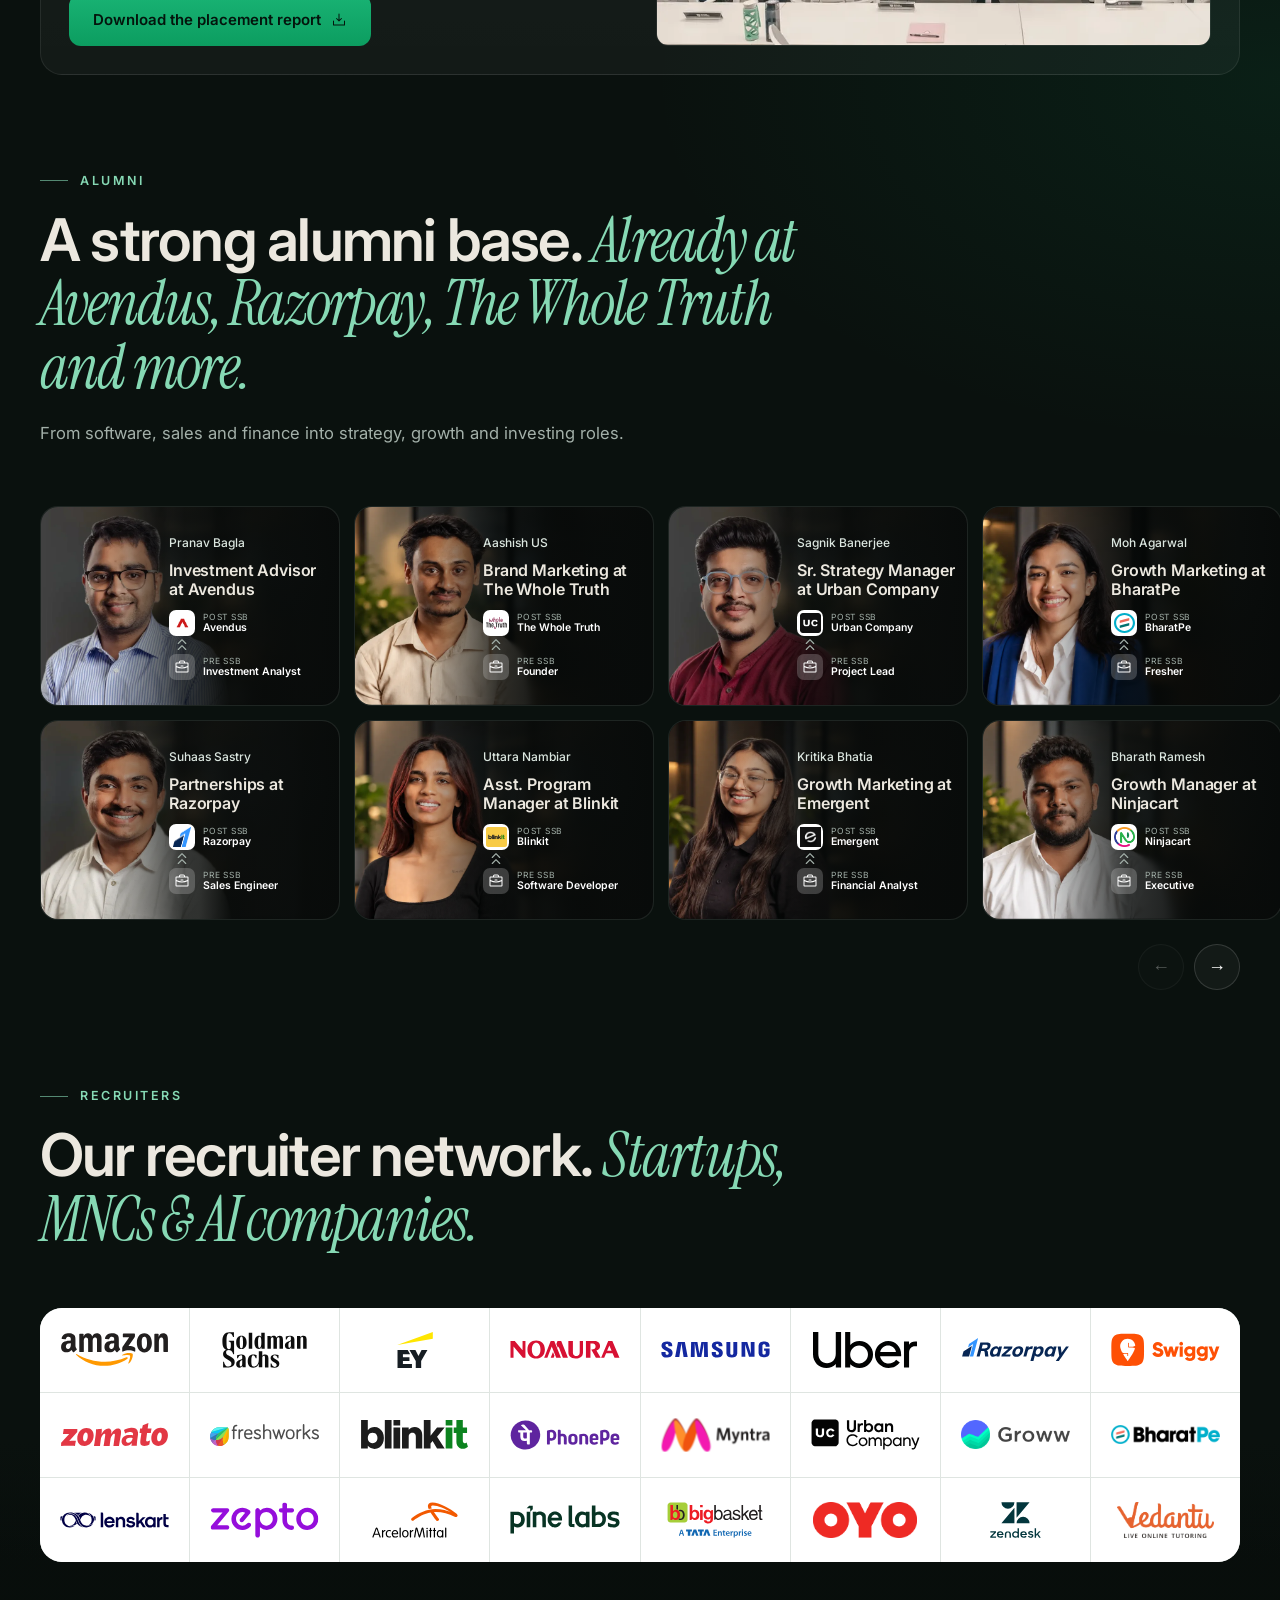
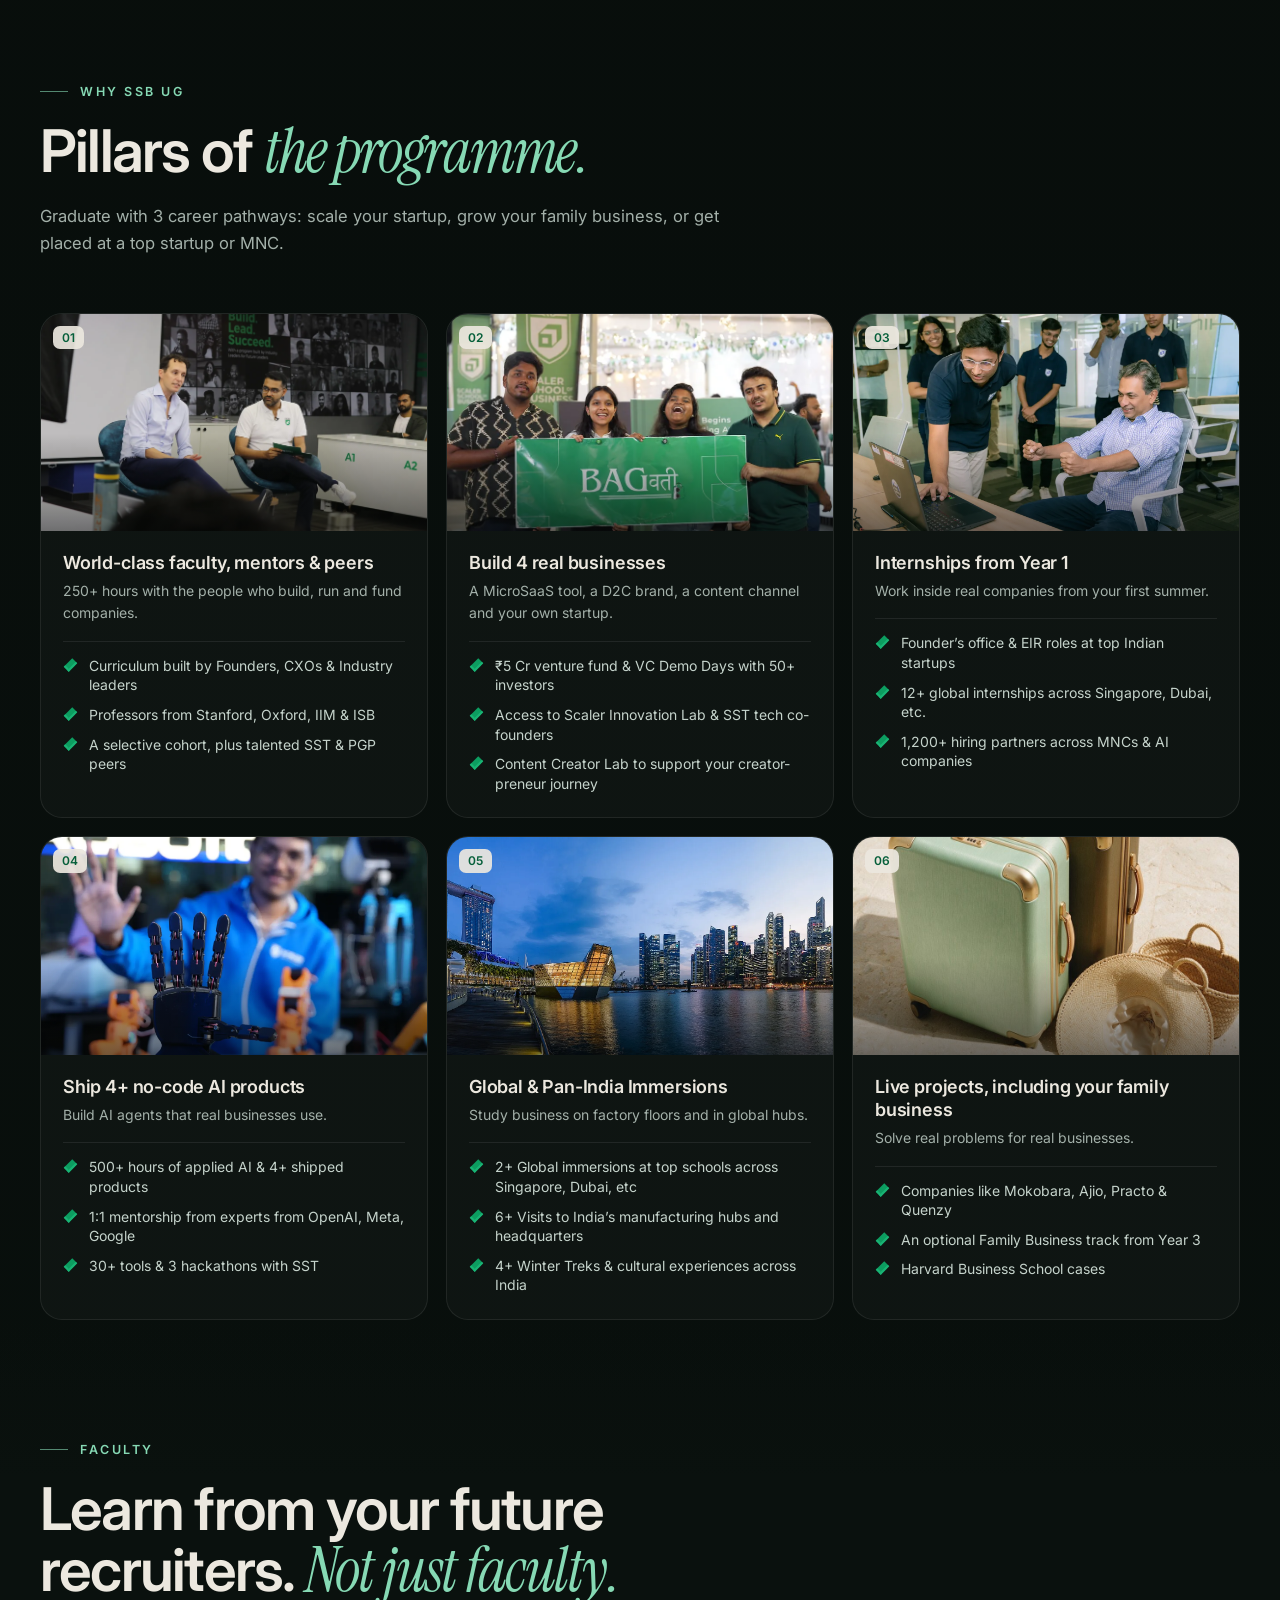
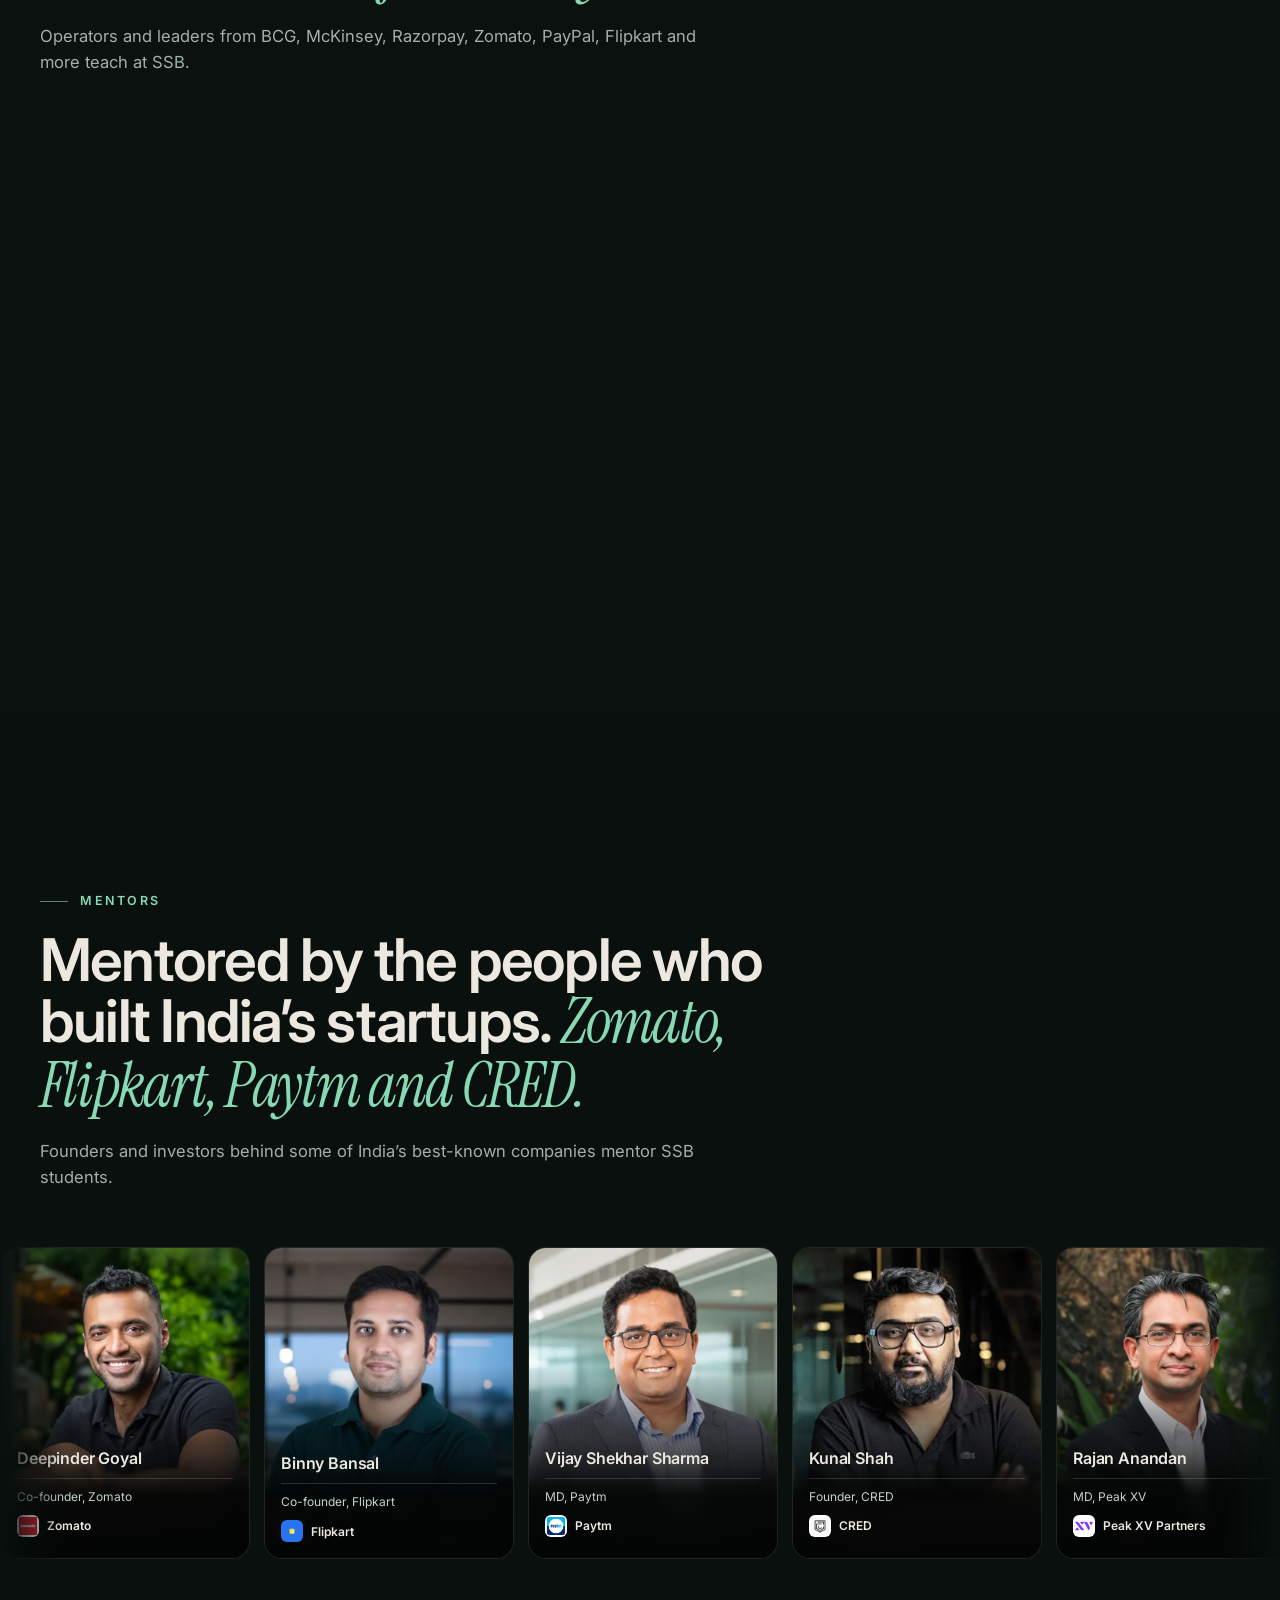
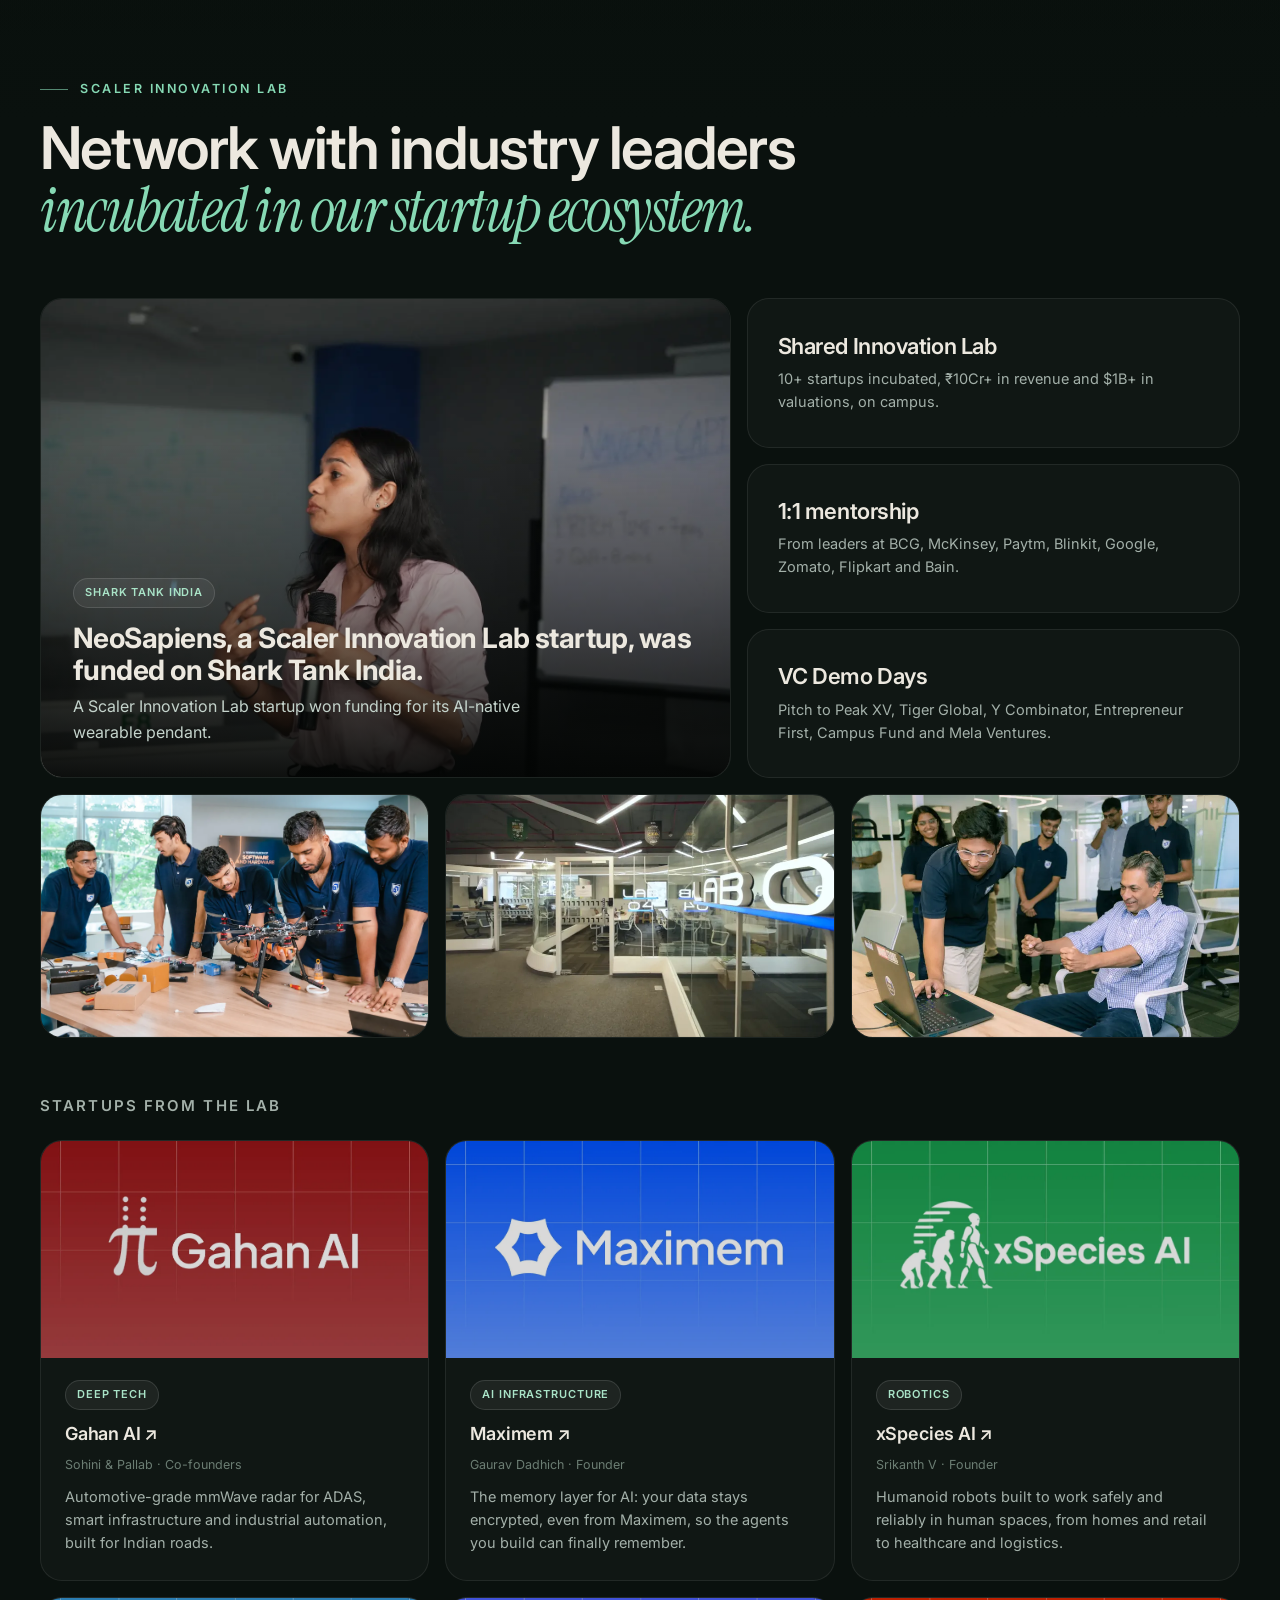
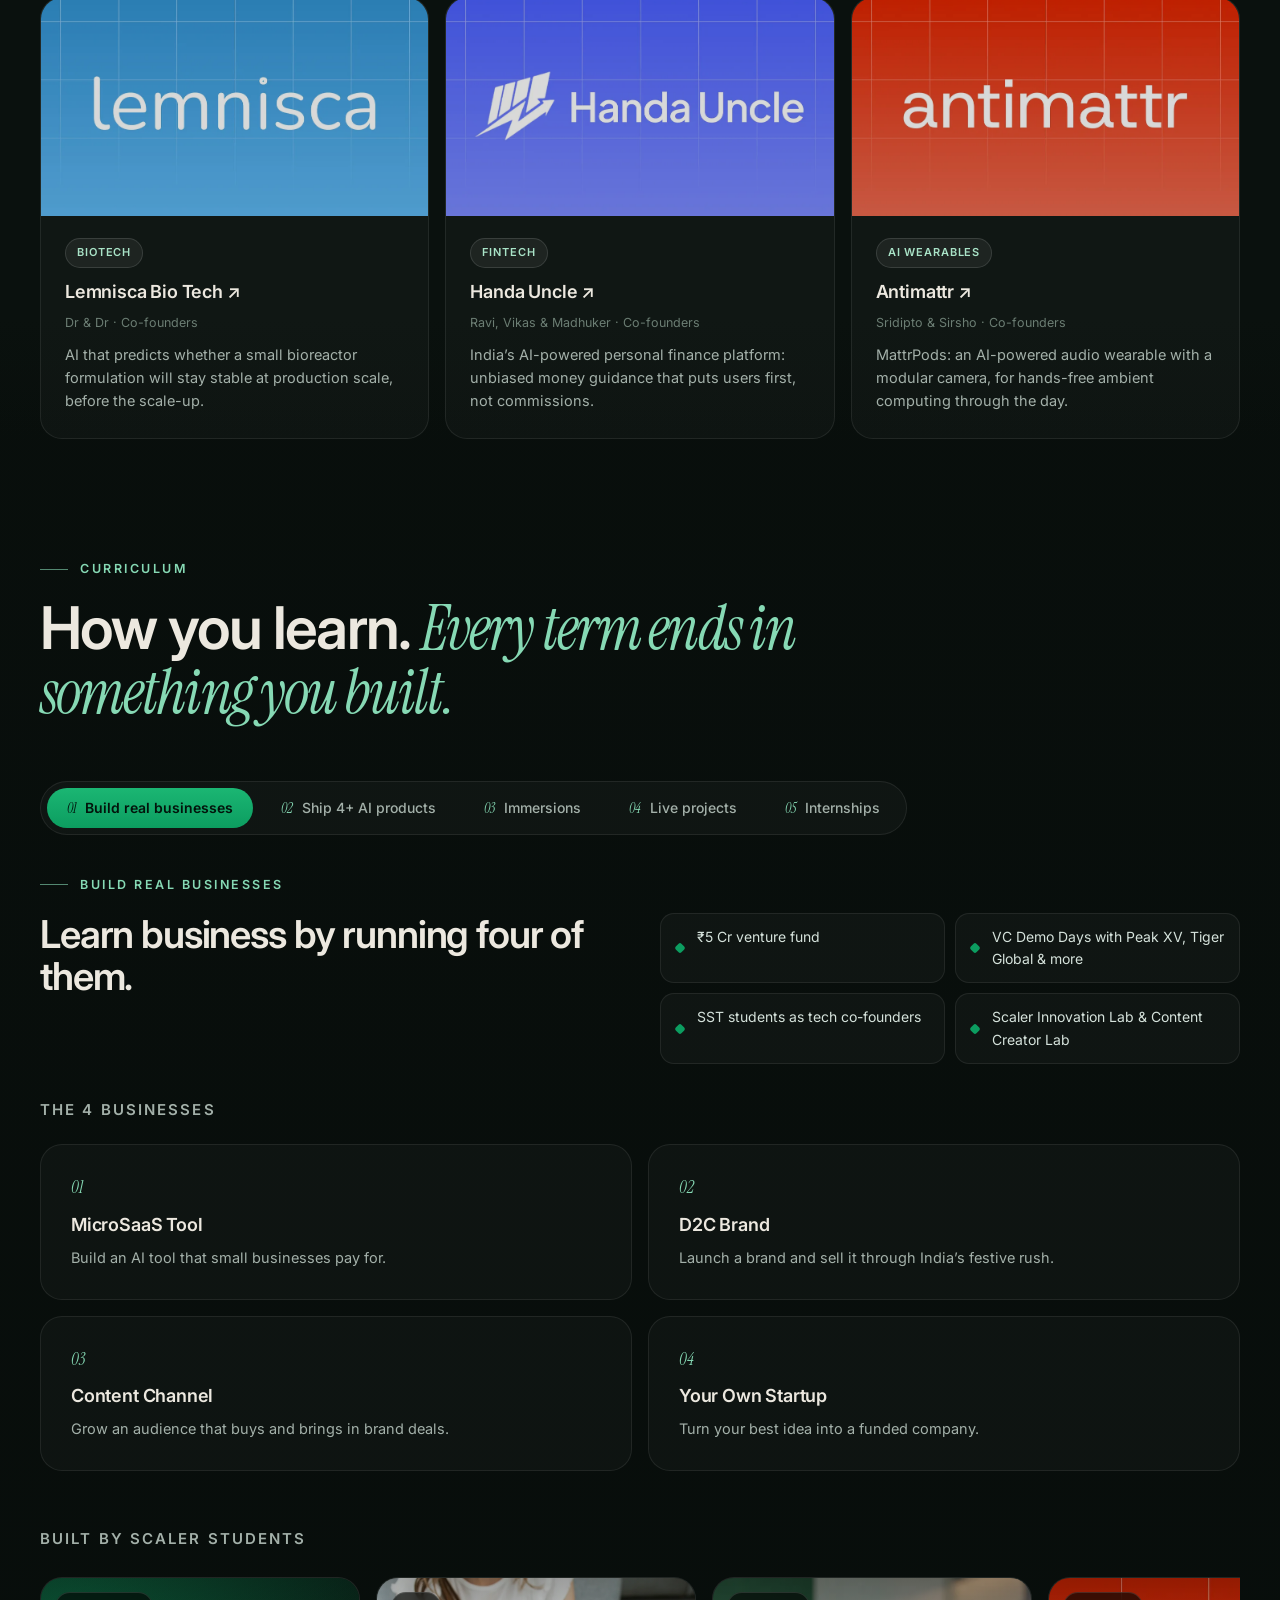
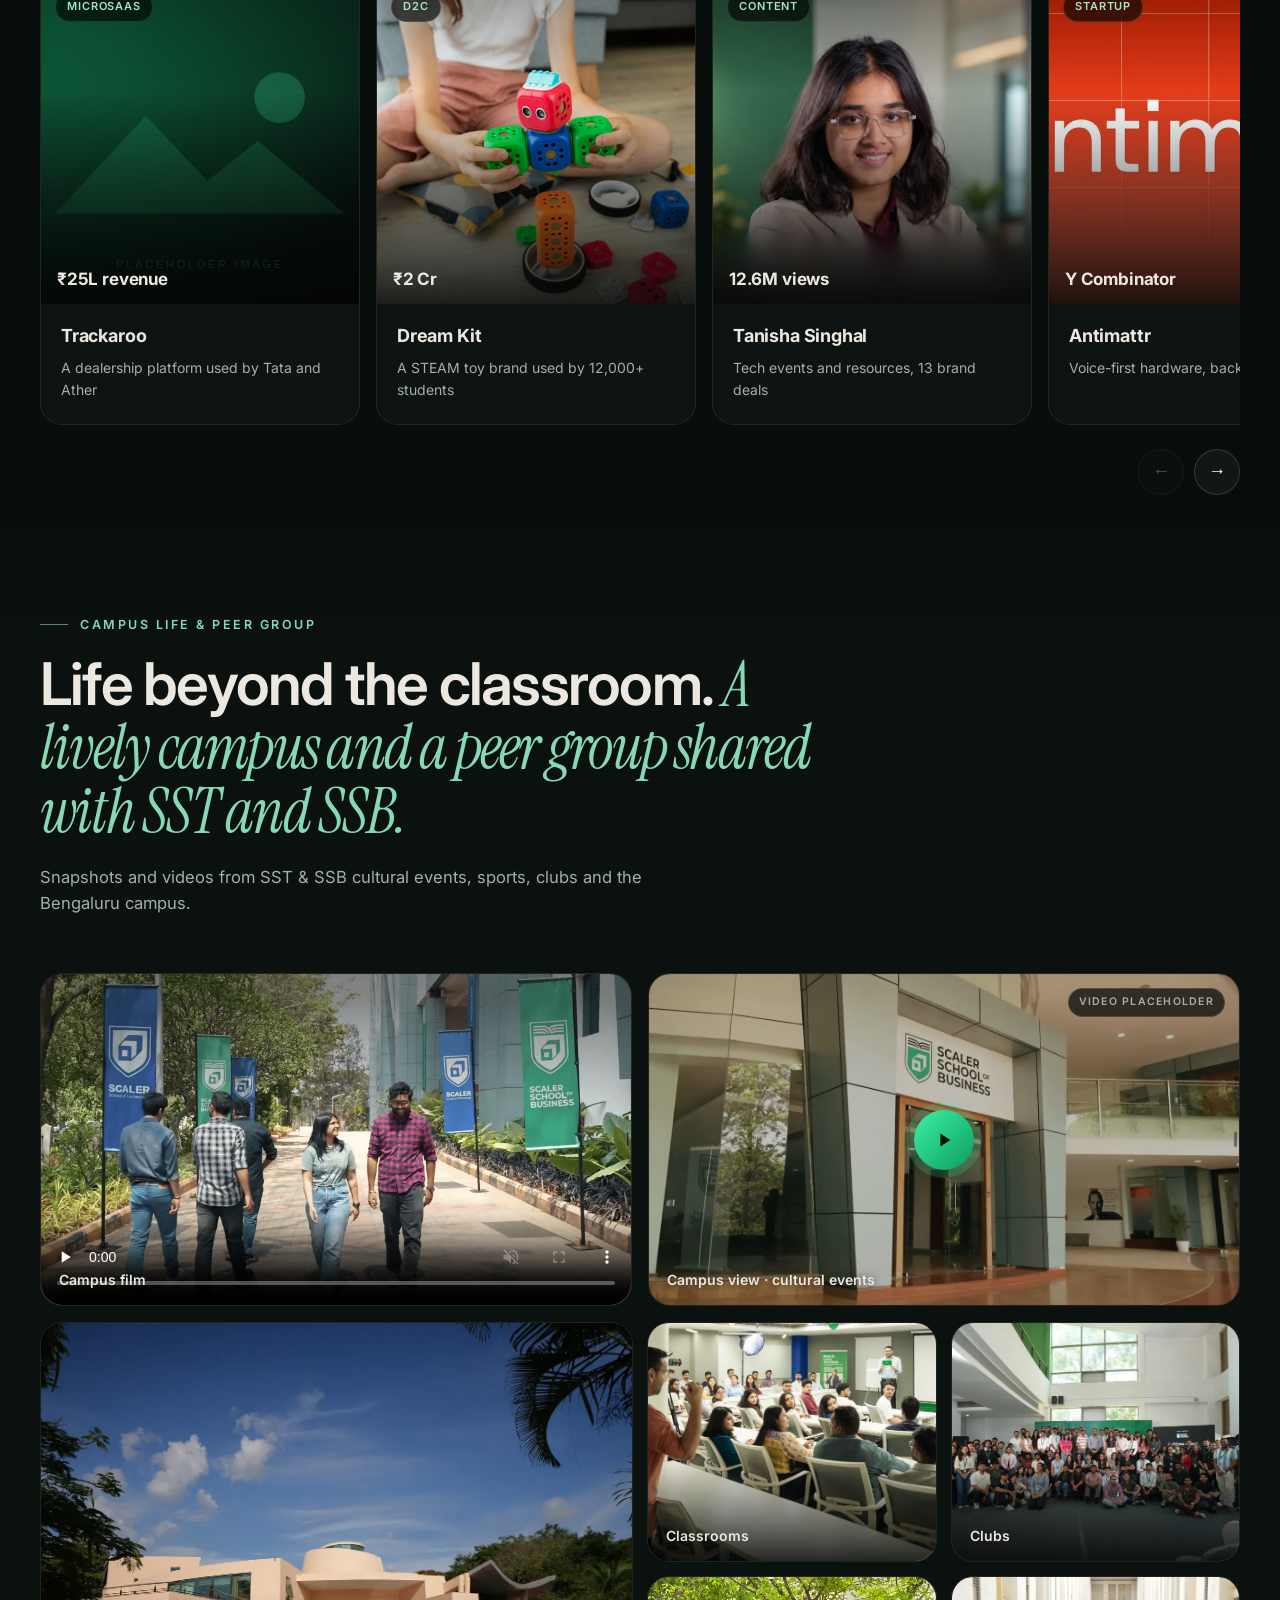
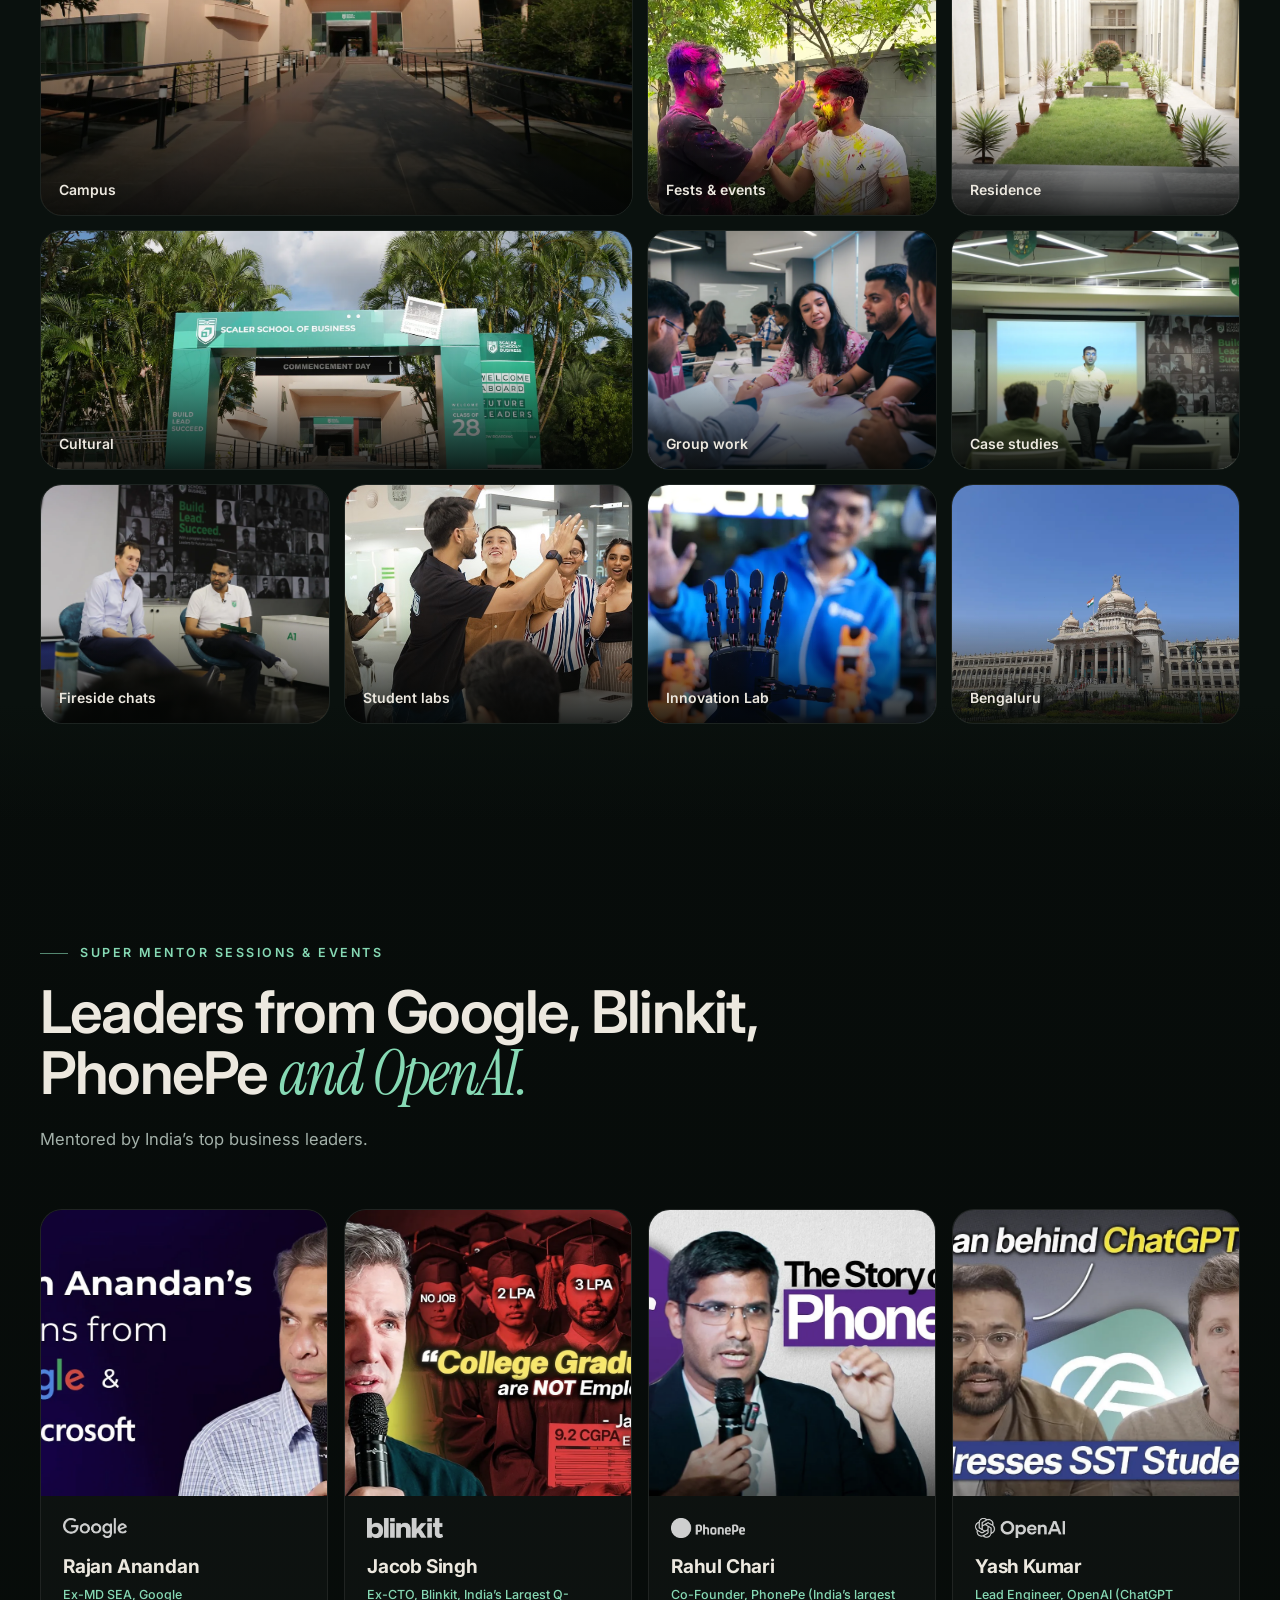
==== commit 98ca9981: "Career: remove 44 LPA tile, add placement report card under the six boxes Co-Authored-By: Claude Son" ====
--- a/docs/index.html
+++ b/docs/index.html
@@ -10,7 +10,7 @@
 <link rel="preconnect" href="https://fonts.gstatic.com" crossorigin>
 <link href="https://fonts.googleapis.com/css2?family=Inter:wght@400;500;600;700&family=Instrument+Serif:ital@0;1&display=swap" rel="stylesheet">
 <style>.section-nav{position:fixed;top:0;left:0;right:0;transform:translateY(-110%);visibility:hidden}.sticky-cta{position:fixed;left:0;right:0;bottom:0;visibility:hidden}</style>
-<link rel="stylesheet" href="styles.css?v=284ee2da">
+<link rel="stylesheet" href="styles.css?v=d4b7a58b">
 </head>
 <body>
 
@@ -171,7 +171,6 @@
     </div>
     <div class="bento">
       <article class="tile t-wide reveal"><img src="assets/media/why-story-cohort.webp" alt="SSB cohort" loading="lazy"><div class="t-body"><span class="toi">The Times of India</span><span class="pill">SSB PGP</span><h3>SSB’s founding cohort tripled its pay</h3><p>3.2x average salary hike, featured in The Times of India</p></div></article>
-      <article class="tile t-tall reveal"><img src="ph/person.svg" alt="Placeholder student photo" loading="lazy"><div class="t-body"><span class="pill">SST</span><b class="num">₹44 LPA</b><p>Offered via PPO to an undergraduate, before placement season even opened</p><a href="#top" class="watch" onclick="return false"><span class="play sm"><svg width="14" height="14" viewBox="0 0 24 24" fill="currentColor"><path d="M8 5v14l11-7z"/></svg></span>Watch Video</a></div></article>
     </div>
     <div class="ph reveal" aria-label="Placement highlights">
       <div class="ph-banner"><div class="ph-track"><div class="ph-set"><span>Placement highlights</span><i aria-hidden="true"></i><span>Placement highlights</span><i aria-hidden="true"></i><span>Placement highlights</span><i aria-hidden="true"></i><span>Placement highlights</span><i aria-hidden="true"></i><span>Placement highlights</span><i aria-hidden="true"></i><span>Placement highlights</span><i aria-hidden="true"></i></div><div class="ph-set" aria-hidden="true"><span>Placement highlights</span><i aria-hidden="true"></i><span>Placement highlights</span><i aria-hidden="true"></i><span>Placement highlights</span><i aria-hidden="true"></i><span>Placement highlights</span><i aria-hidden="true"></i><span>Placement highlights</span><i aria-hidden="true"></i><span>Placement highlights</span><i aria-hidden="true"></i></div></div></div>
@@ -181,6 +180,16 @@
         <div class="ph-group ph-ssb"><p class="ph-label"><b>SSB PGP</b> Postgraduate programme</p>
           <ul class="ph-grid"><li><b>₹21L</b><strong>Average CTC</strong><span>Cohort 2 · ongoing</span></li><li><b>₹19L</b><strong>Average CTC</strong><span>Cohort 1</span></li><li><b>₹30.7L</b><strong>Top 10% avg. CTC</strong><span>Cohorts 1 &amp; 2</span></li><li><b>500+</b><strong>Hiring partners</strong><span>Cohorts 1 &amp; 2</span></li></ul></div>
       </div>
+      <article class="report reveal">
+        <div class="report-text">
+          <div class="report-top"><span class="report-kicker">Placement report</span><span class="report-date">Cohorts 1 &amp; 2</span></div>
+          <h3>SSB’s founding cohort tripled its pay</h3>
+          <p class="report-by">Cohort 1 placed · Cohort 2 placements ongoing</p>
+          <p class="report-sub">A 3.2x average hike for the founding cohort, and 500+ hiring partners across two cohorts.</p>
+        </div>
+        <img src="assets/vc/media/cohort-group-800.webp" alt="The founding cohort on campus" loading="lazy" width="800" height="600">
+        <a class="report-btn" href="#top" onclick="return false">Download the placement report <svg width="16" height="16" viewBox="0 0 256 256" fill="currentColor" aria-hidden="true"><path d="M224,144v64a8,8,0,0,1-8,8H40a8,8,0,0,1-8-8V144a8,8,0,0,1,16,0v56H208V144a8,8,0,0,1,16,0Zm-101.66,5.66a8,8,0,0,0,11.32,0l40-40a8,8,0,0,0-11.32-11.32L136,124.69V32a8,8,0,0,0-16,0v92.69L93.66,98.34a8,8,0,0,0-11.32,11.32Z"/></svg></a>
+      </article>
     </div>
 
     <div class="head reveal" id="alumni" style="margin-top:96px">
--- a/docs/styles.css
+++ b/docs/styles.css
@@ -851,3 +851,23 @@
   .ph-grid b{font-size:30px}
 }
 @media (prefers-reduced-motion:reduce){.ph-track{animation:none}.ph-set[aria-hidden="true"]{display:none}}
+
+/* ===== v13: lone Times of India tile goes full width; placement report card under the six boxes ===== */
+.bento .t-wide{grid-column:1 / -1}
+.report{margin-top:16px;display:grid;grid-template-columns:1fr 1fr;grid-template-areas:"text img" "btn img";gap:20px 32px;align-items:start;padding:28px;border-radius:var(--radius);border:1px solid var(--line);background:linear-gradient(180deg,rgba(255,255,255,.04),rgba(255,255,255,.01)),var(--card)}
+.report-text{grid-area:text}
+.report>img{grid-area:img;width:100%;height:100%;min-height:240px;max-height:340px;object-fit:cover;border-radius:12px;border:1px solid var(--line)}
+.report-btn{grid-area:btn;align-self:end;justify-self:start}
+.report-top{display:flex;align-items:baseline;justify-content:space-between;gap:12px;margin-bottom:14px}
+.report-kicker{font-size:13px;font-weight:700;letter-spacing:.14em;text-transform:uppercase;color:var(--green-glow)}
+.report-date{font-size:13px;color:var(--muted)}
+.report h3{font-size:clamp(24px,2.6vw,34px);letter-spacing:-.025em;line-height:1.12;color:var(--text)}
+.report-by{margin:10px 0 0;font-size:14.5px;color:var(--muted)}
+.report-sub{margin:18px 0 0;font-size:15px;line-height:1.55;color:var(--muted)}
+.report-btn{display:inline-flex;align-items:center;justify-content:center;gap:10px;padding:14px 24px;border-radius:12px;font-weight:600;font-size:15px;color:#04140c;background:linear-gradient(180deg,#19b374,#0C9D60);transition:filter .2s}
+.report-btn:hover{filter:brightness(1.1)}
+@media (max-width:900px){
+  .report{grid-template-columns:1fr;grid-template-areas:"text" "img" "btn";gap:18px;padding:22px 18px}
+  .report>img{height:auto;aspect-ratio:4/3;min-height:0;max-height:none}
+  .report-btn{justify-self:stretch}
+}
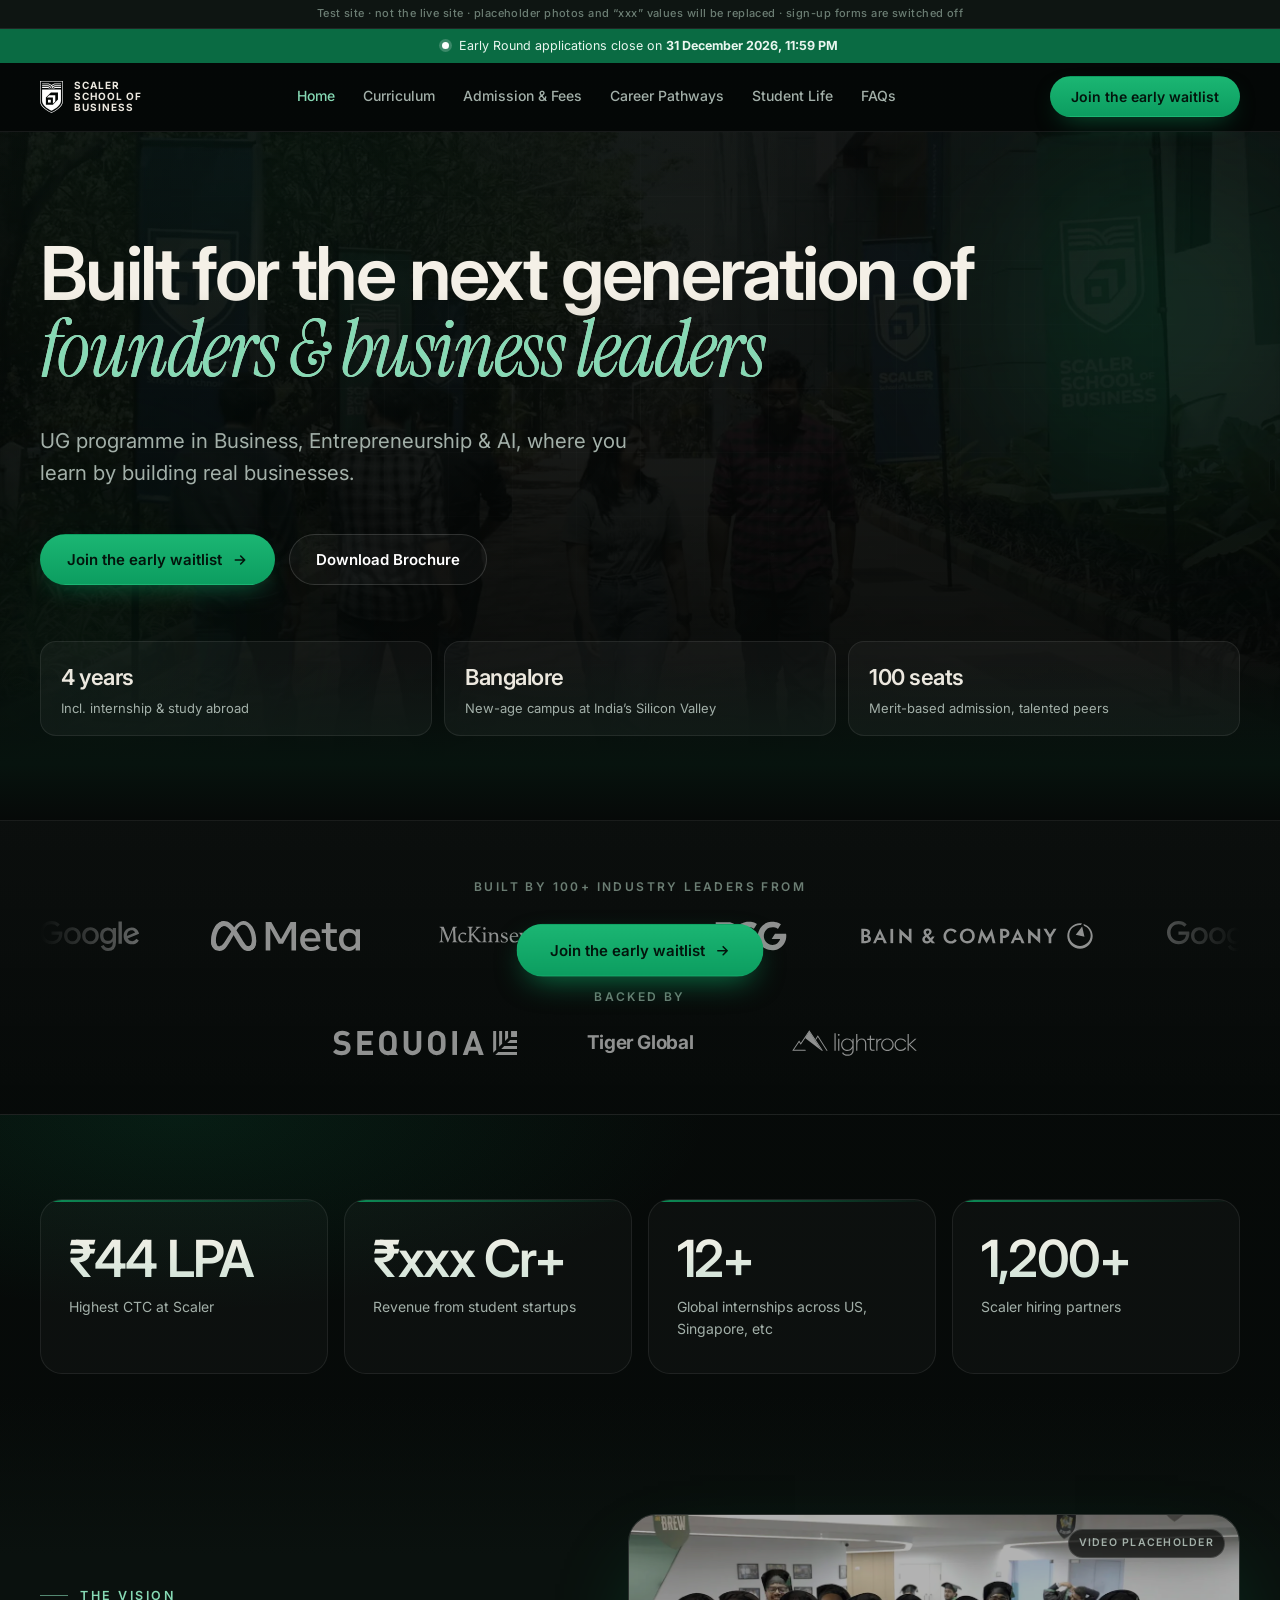
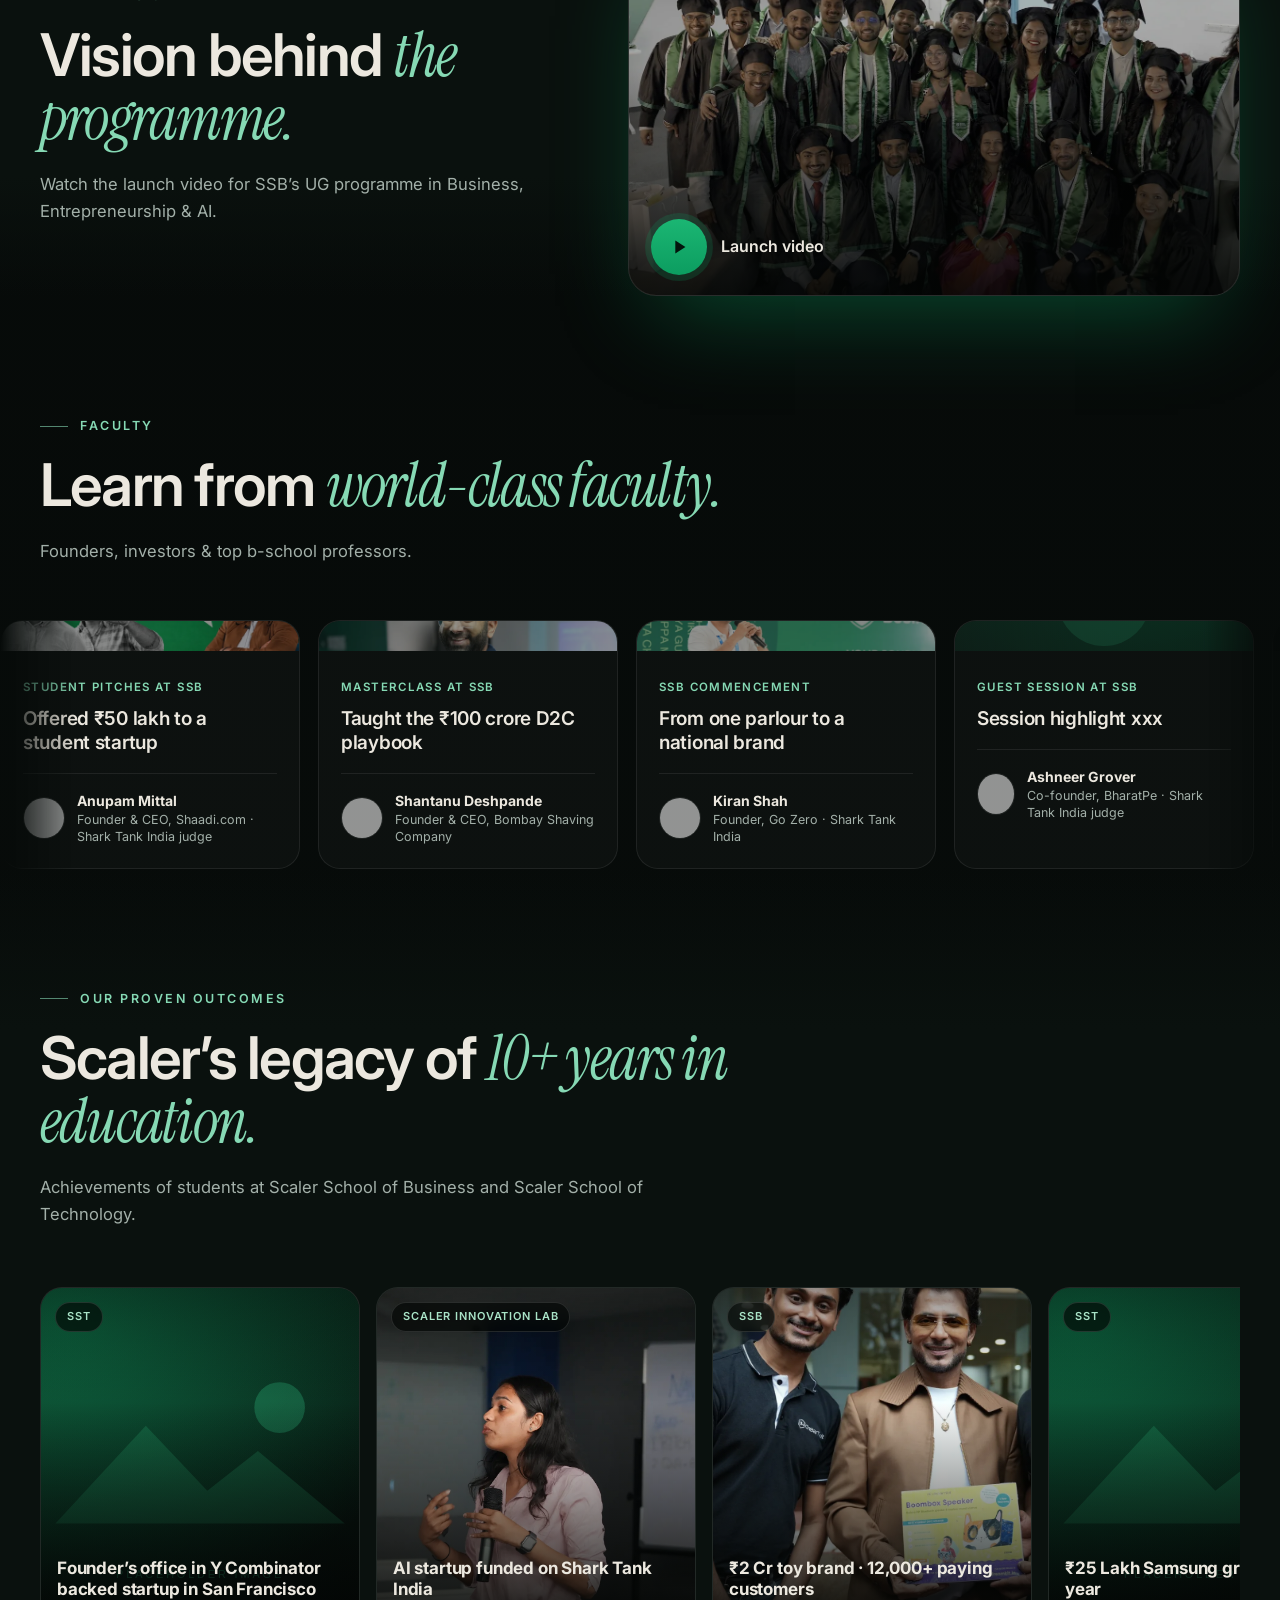
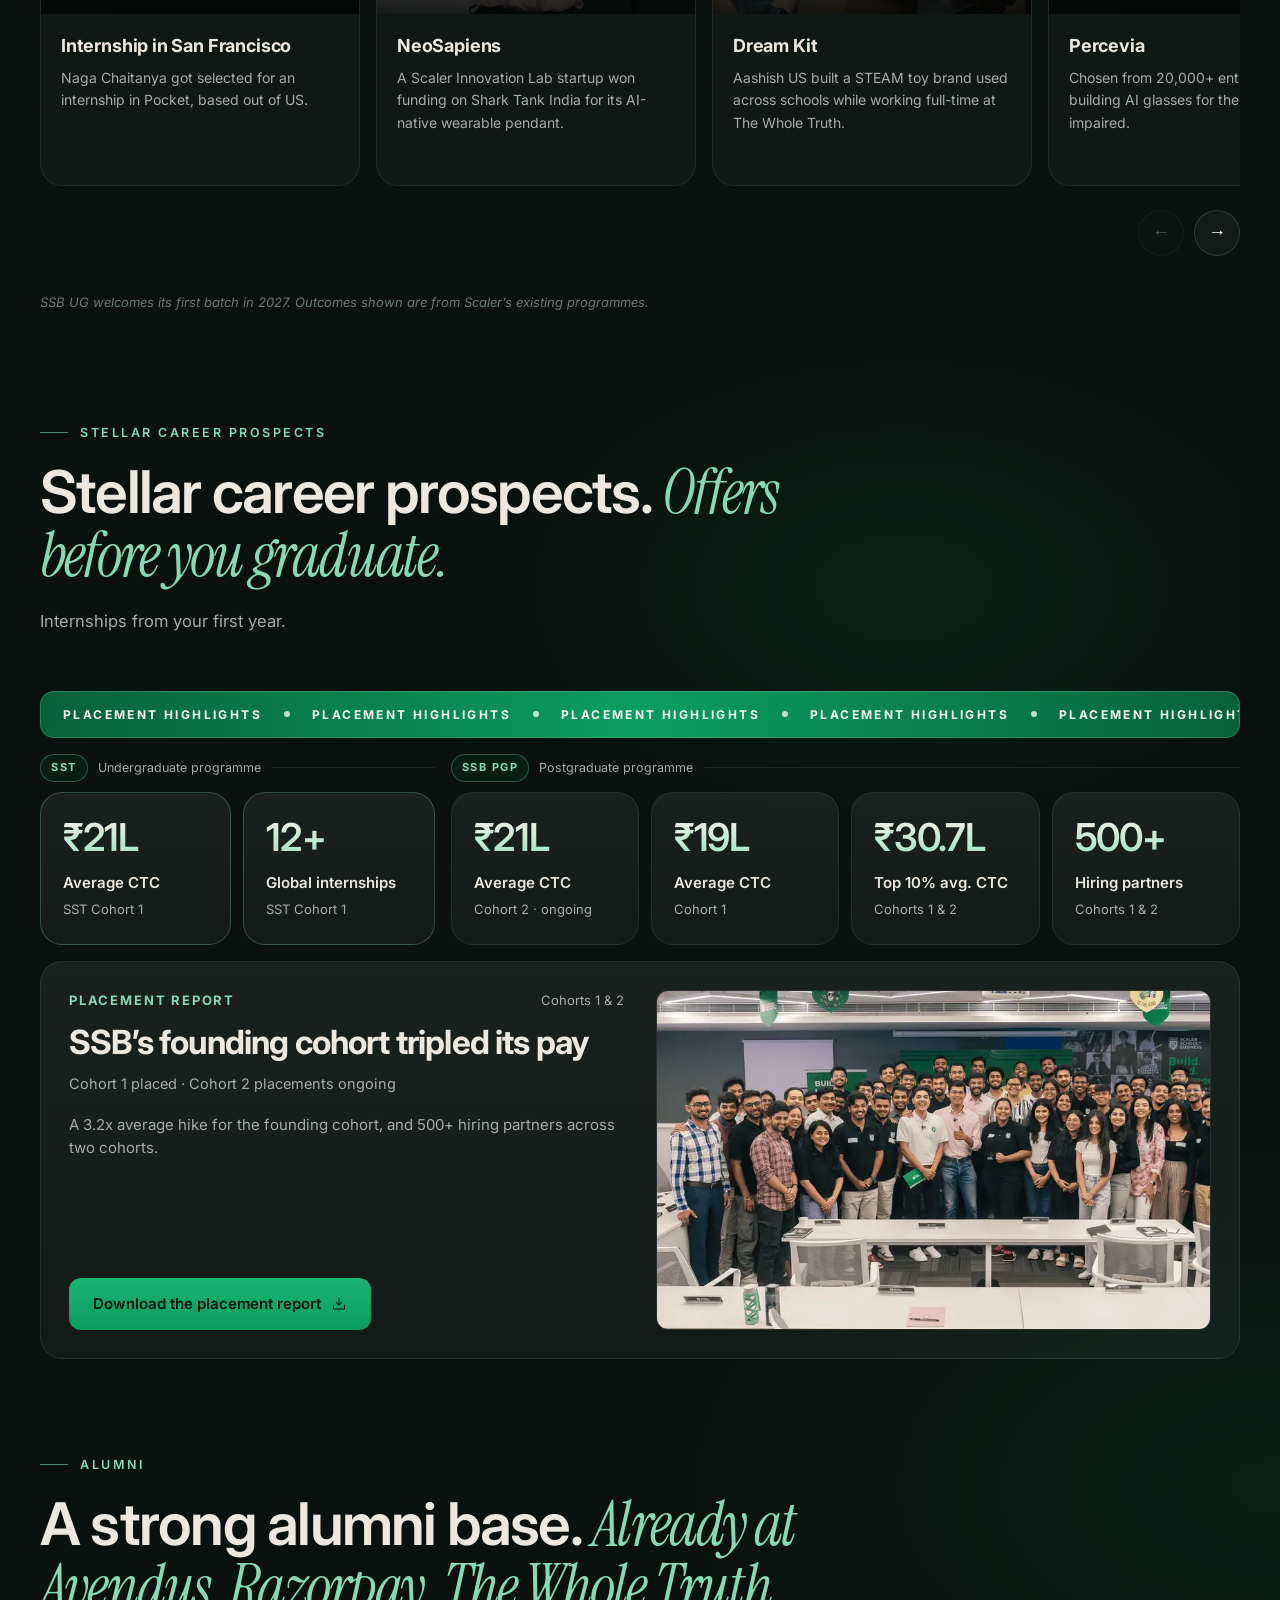
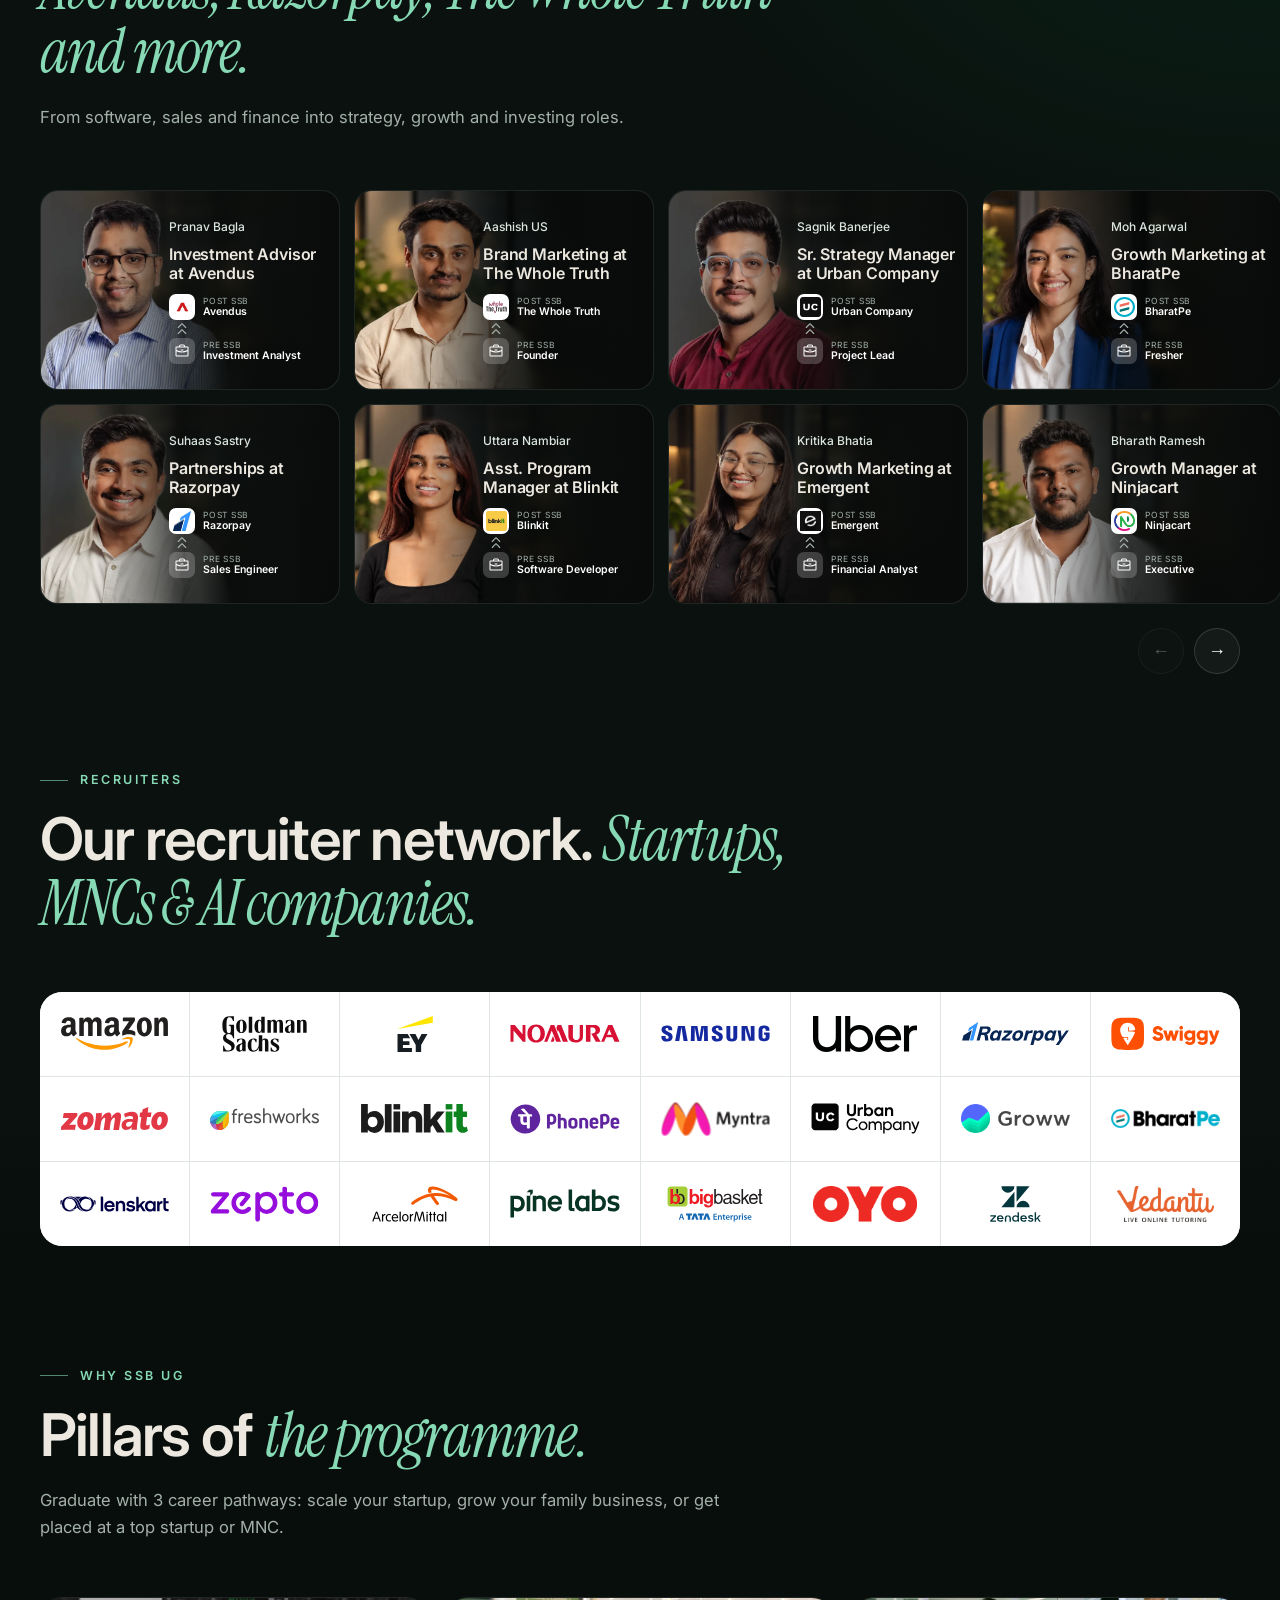
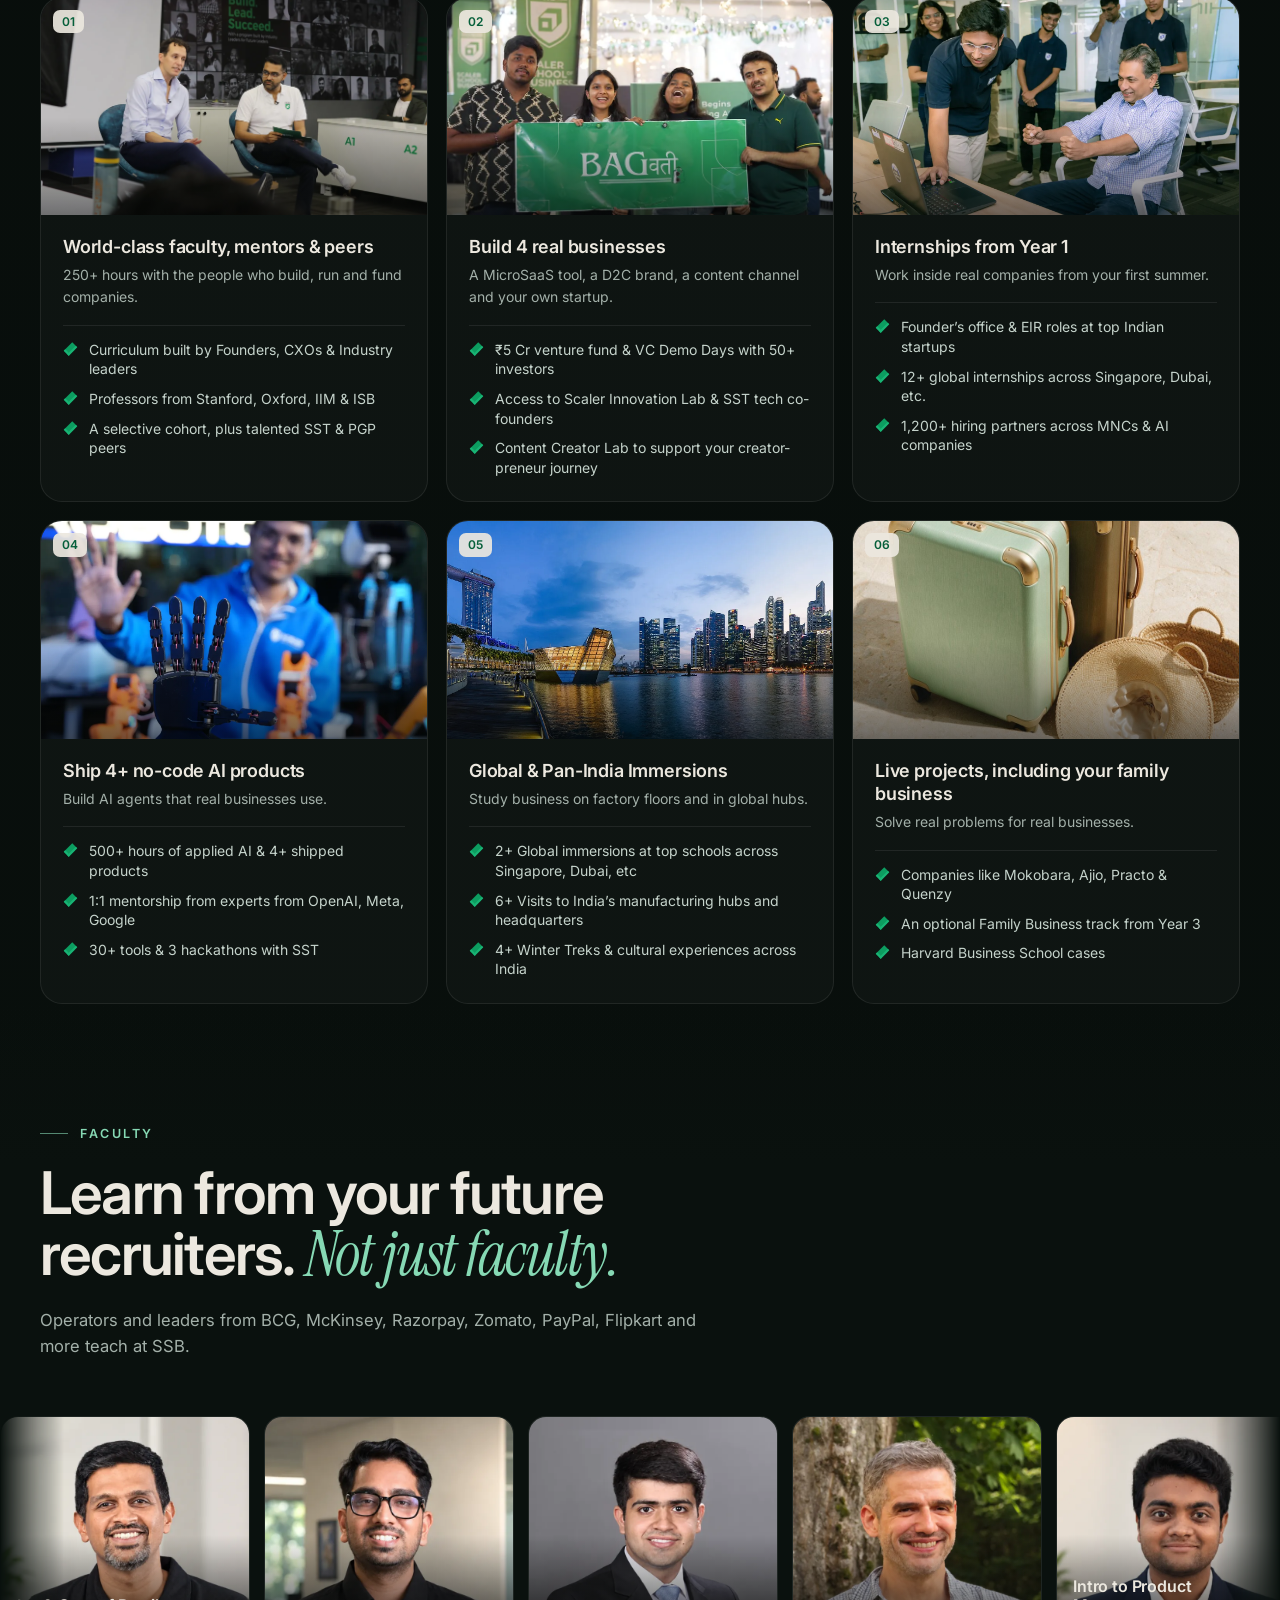
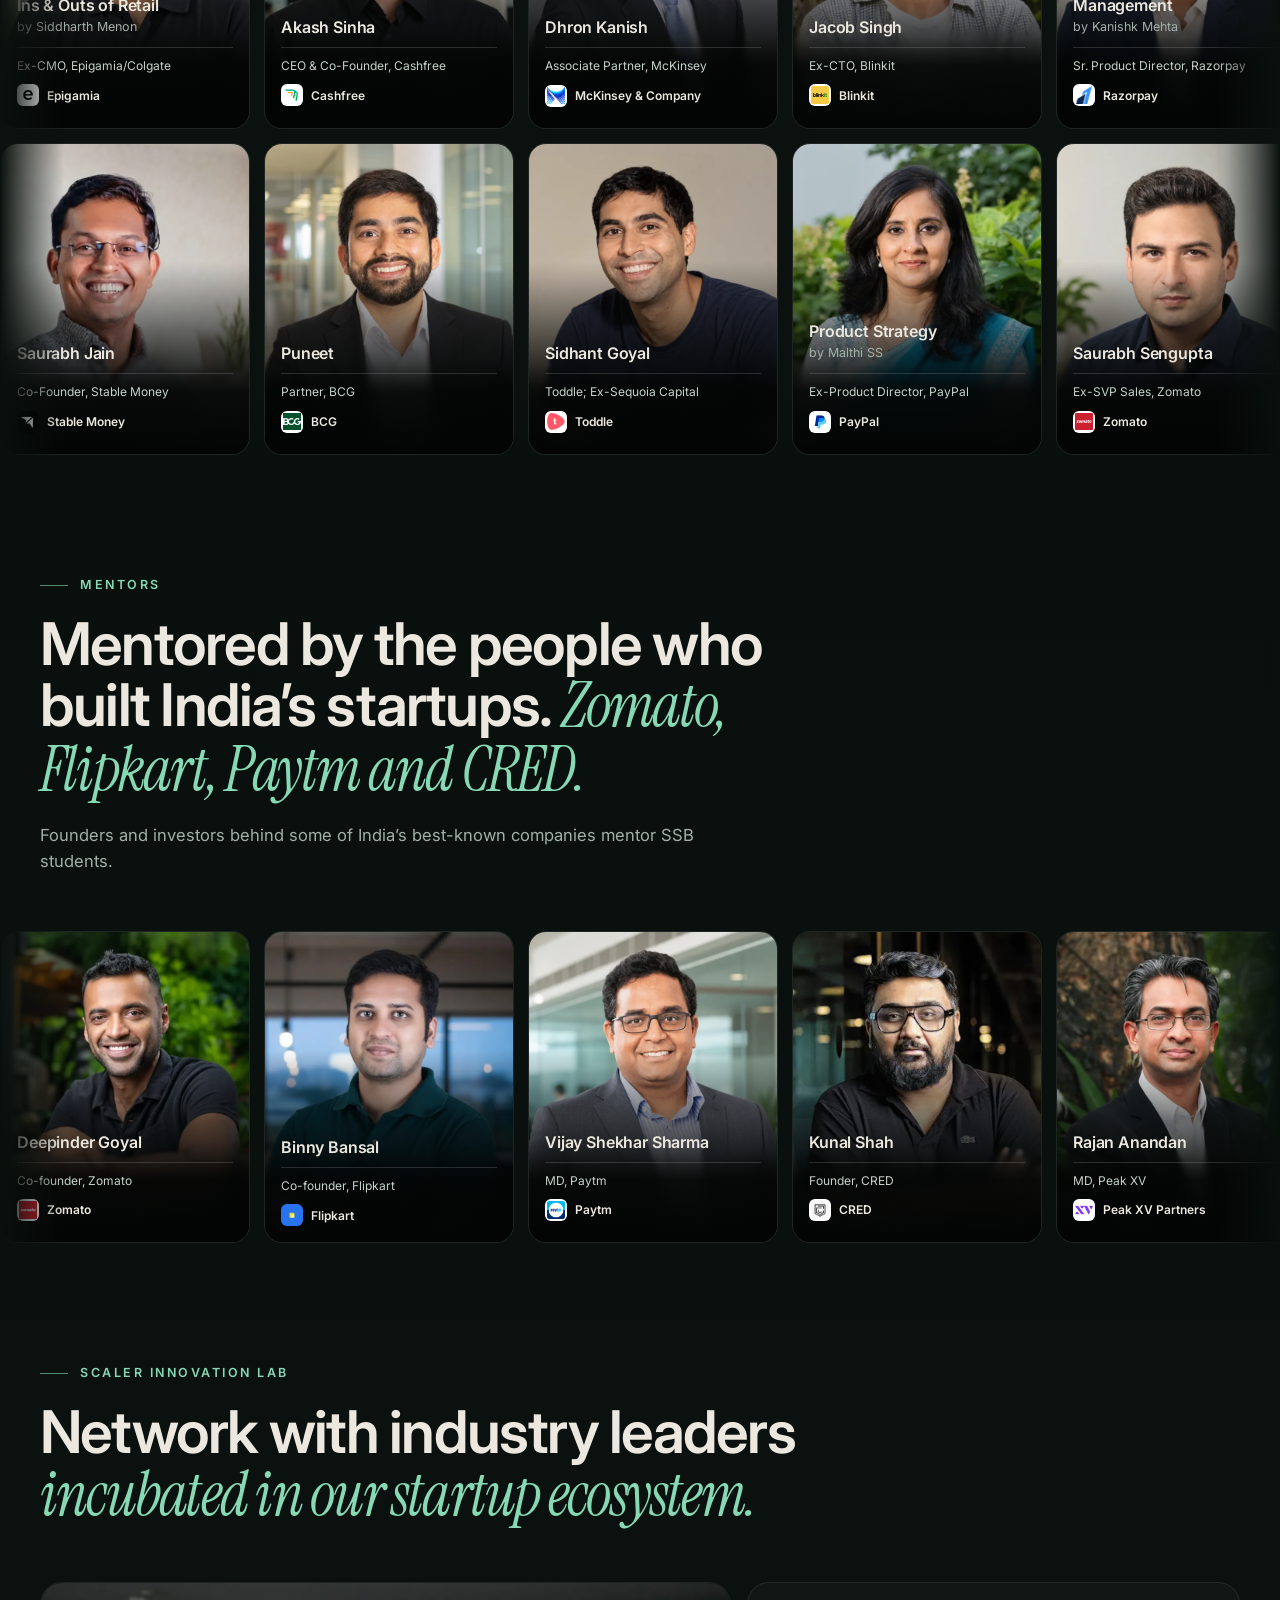
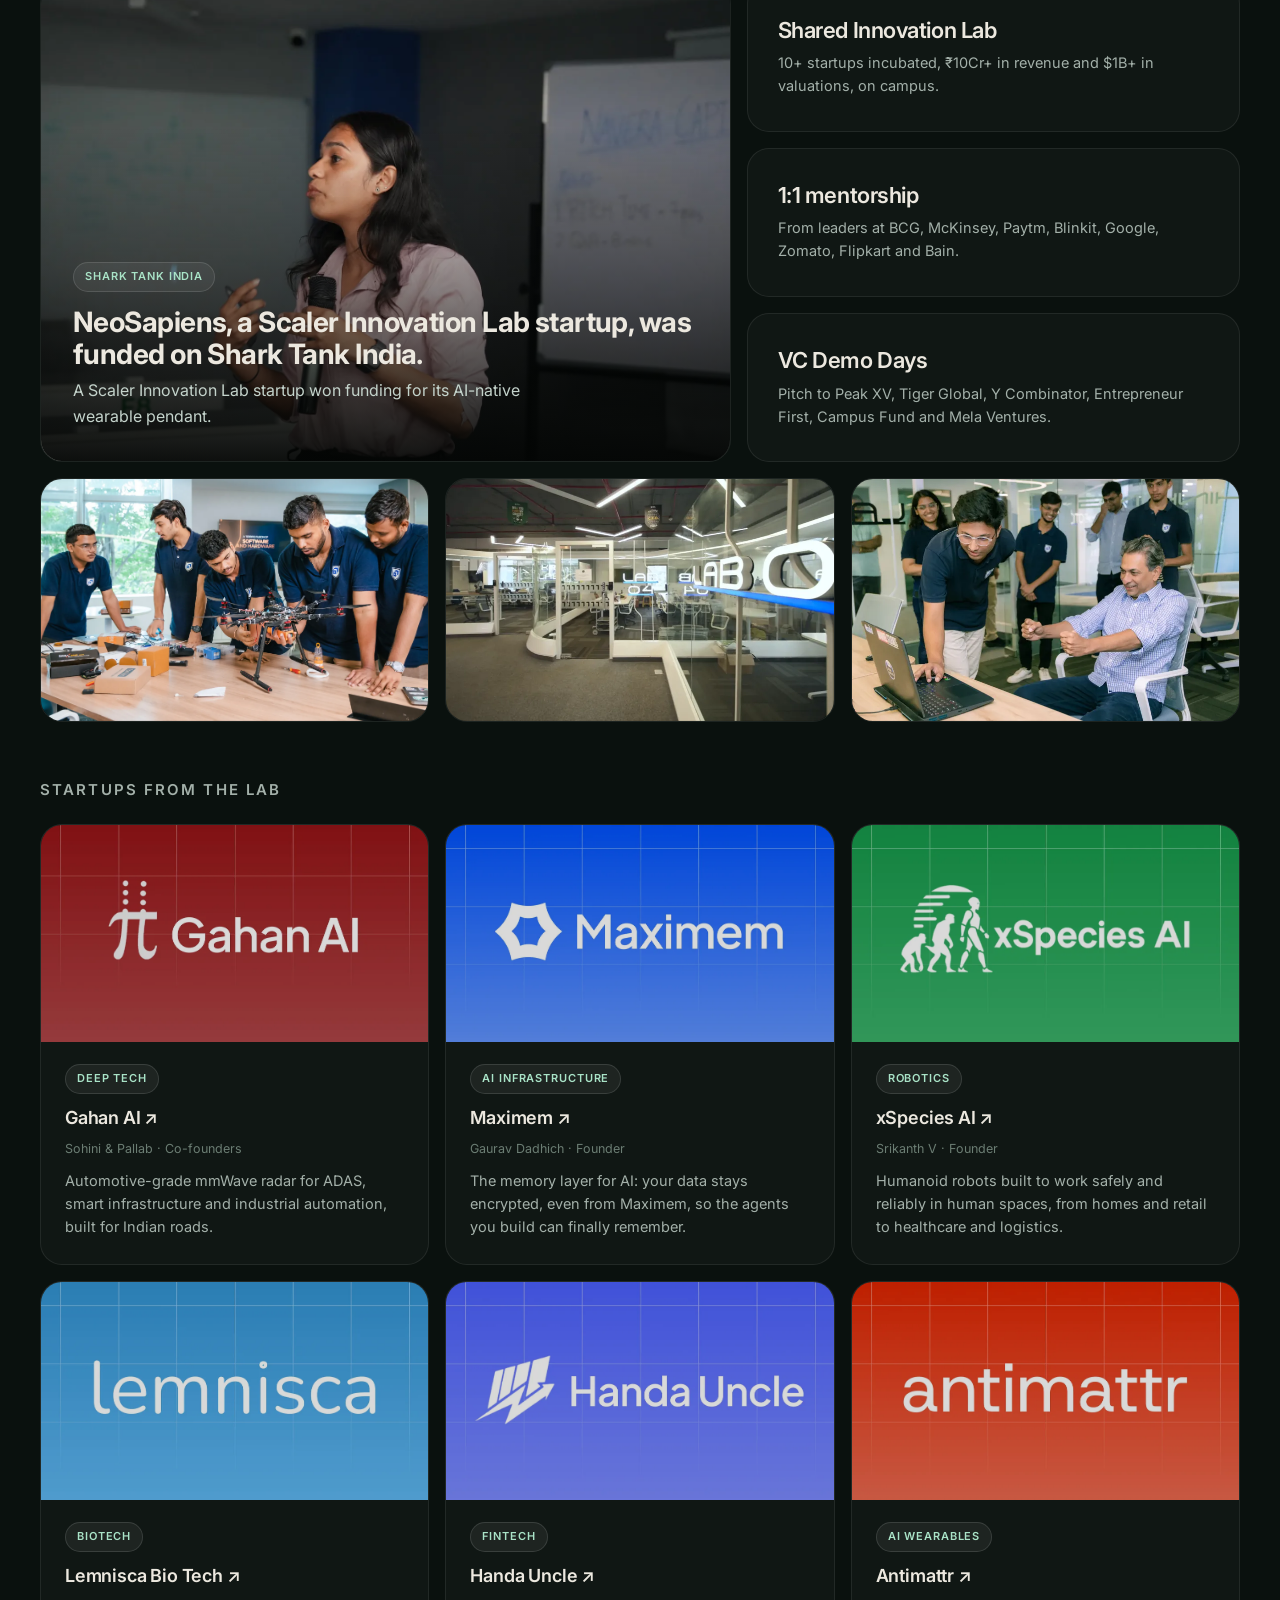
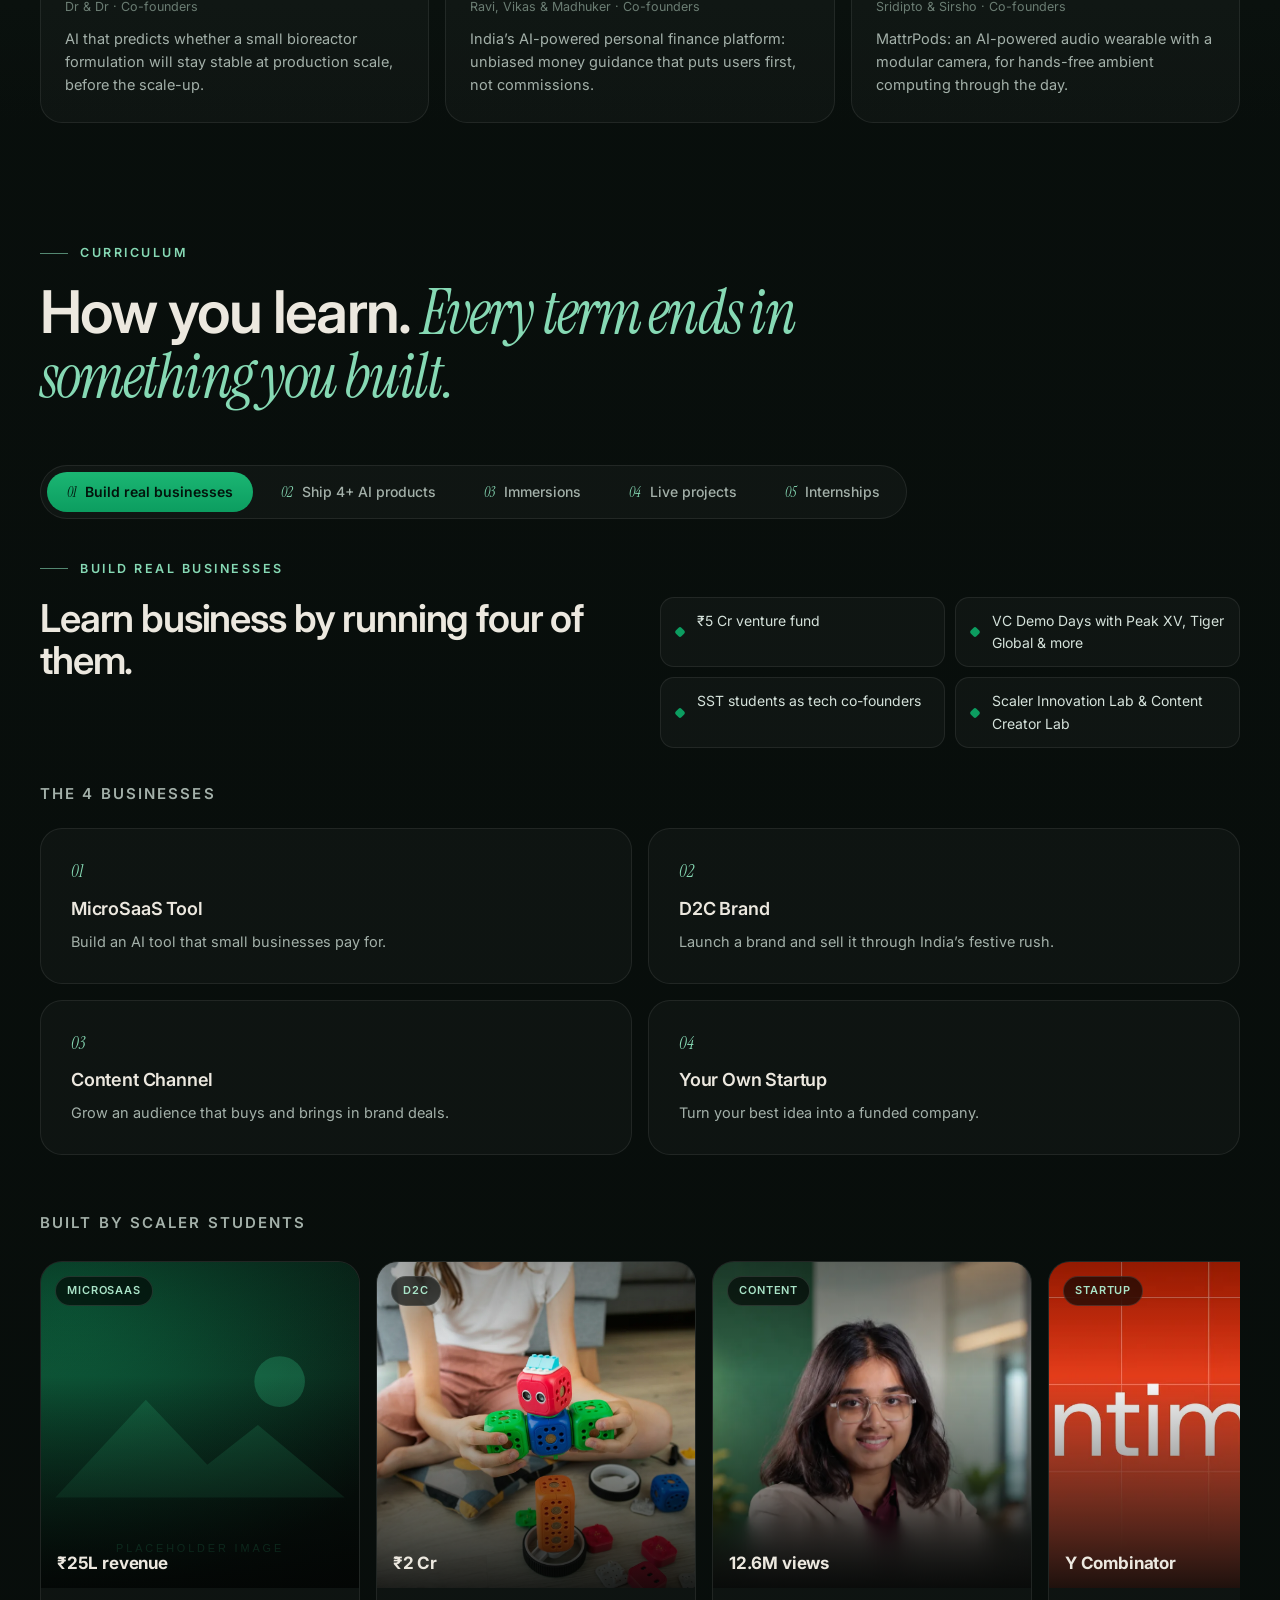
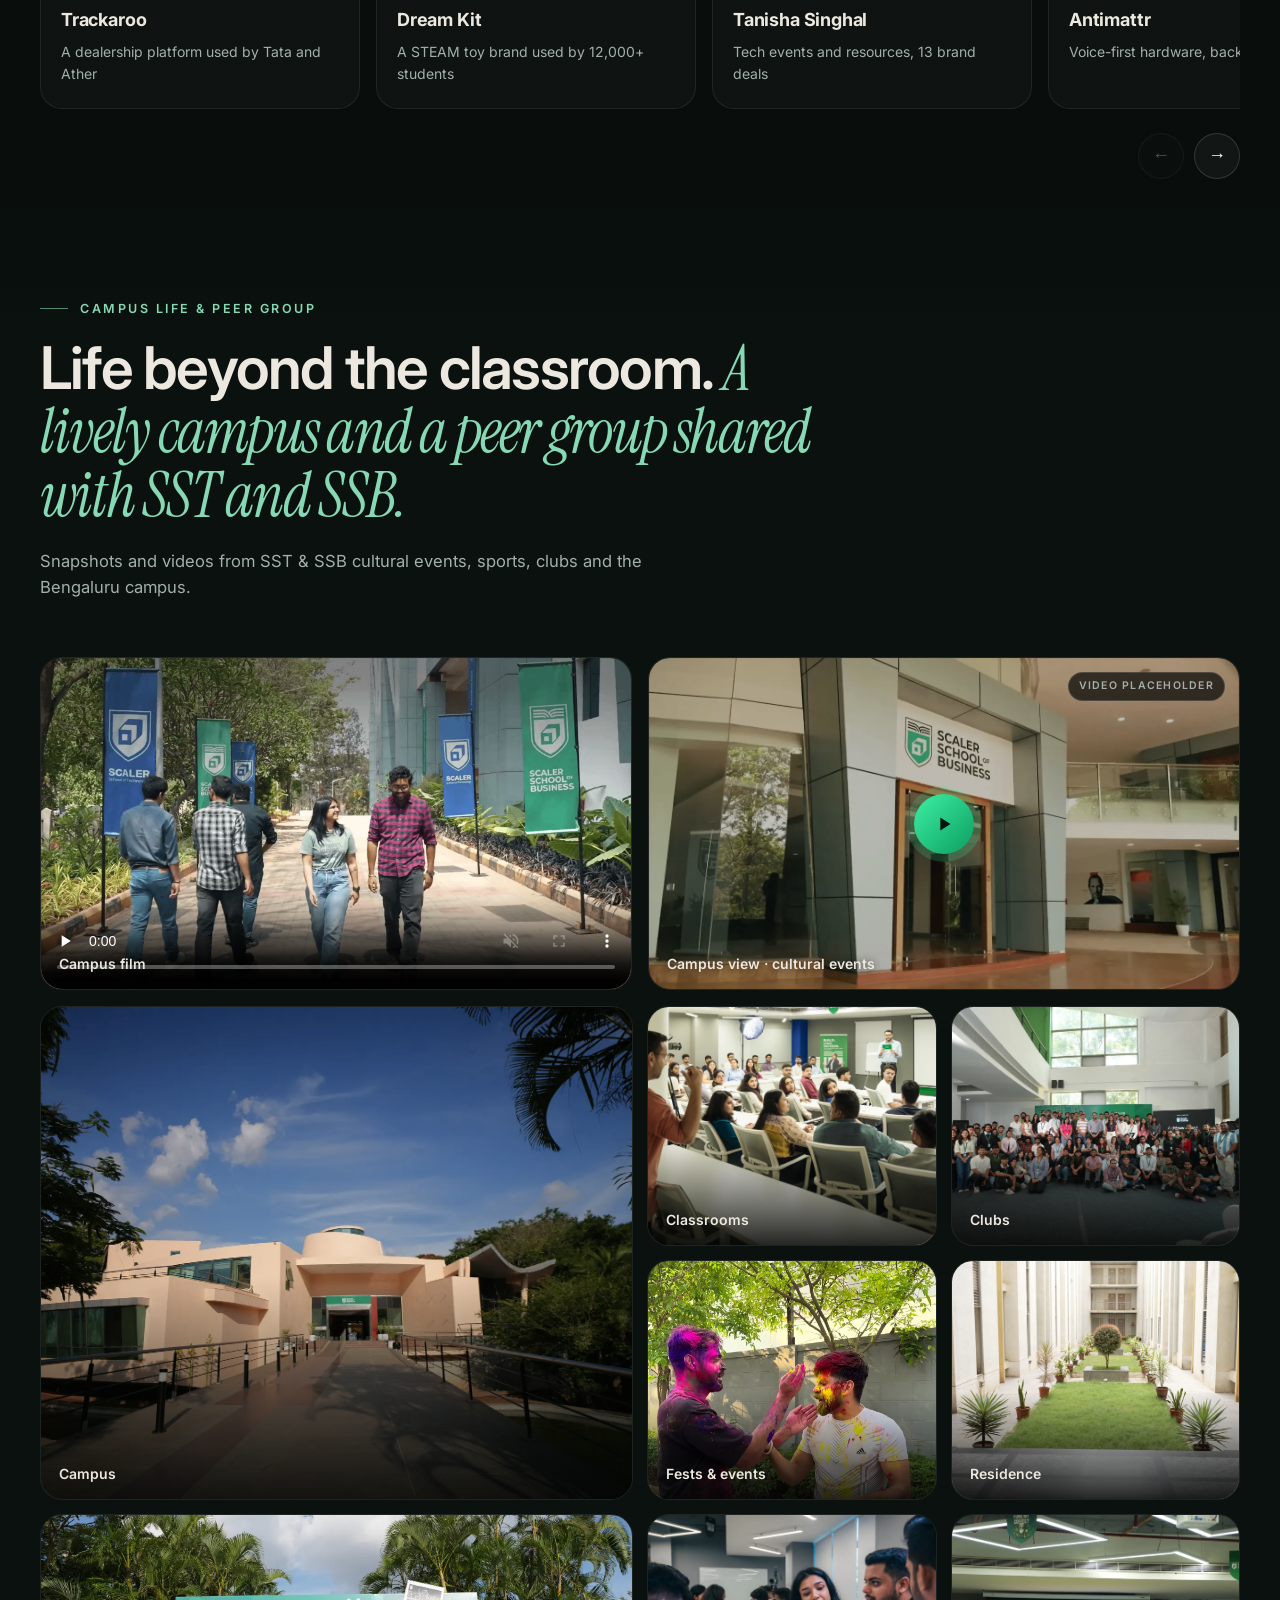
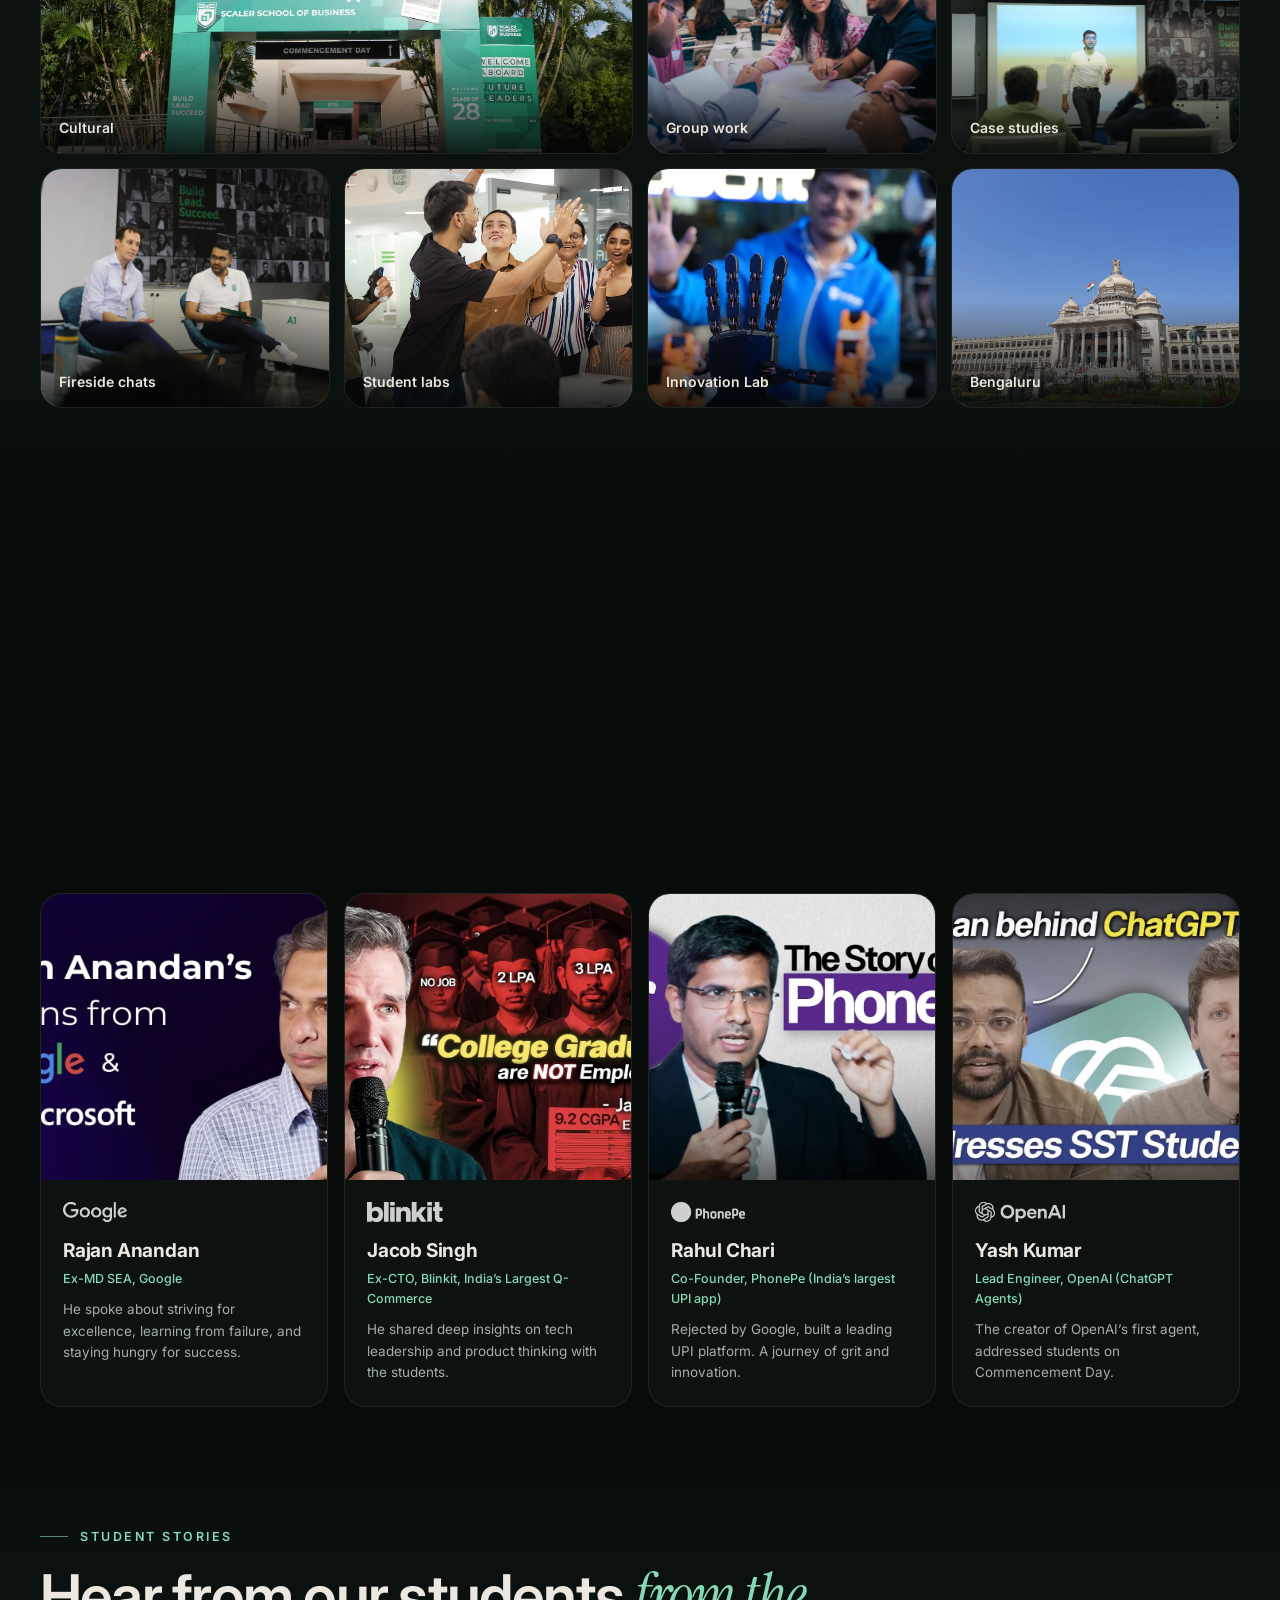
==== commit f37ac7b4: "Career: remove Times of India tile (repeated by the placement report card) Co-Authored-By: Claude So" ====
--- a/docs/index.html
+++ b/docs/index.html
@@ -10,7 +10,7 @@
 <link rel="preconnect" href="https://fonts.gstatic.com" crossorigin>
 <link href="https://fonts.googleapis.com/css2?family=Inter:wght@400;500;600;700&family=Instrument+Serif:ital@0;1&display=swap" rel="stylesheet">
 <style>.section-nav{position:fixed;top:0;left:0;right:0;transform:translateY(-110%);visibility:hidden}.sticky-cta{position:fixed;left:0;right:0;bottom:0;visibility:hidden}</style>
-<link rel="stylesheet" href="styles.css?v=d4b7a58b">
+<link rel="stylesheet" href="styles.css?v=8bd394ca">
 </head>
 <body>
 
@@ -168,9 +168,6 @@
       <p class="kicker">Stellar career prospects</p>
       <h2>Stellar career prospects. <em>Offers before you graduate.</em></h2>
       <p class="sub">Internships from your first year.</p>
-    </div>
-    <div class="bento">
-      <article class="tile t-wide reveal"><img src="assets/media/why-story-cohort.webp" alt="SSB cohort" loading="lazy"><div class="t-body"><span class="toi">The Times of India</span><span class="pill">SSB PGP</span><h3>SSB’s founding cohort tripled its pay</h3><p>3.2x average salary hike, featured in The Times of India</p></div></article>
     </div>
     <div class="ph reveal" aria-label="Placement highlights">
       <div class="ph-banner"><div class="ph-track"><div class="ph-set"><span>Placement highlights</span><i aria-hidden="true"></i><span>Placement highlights</span><i aria-hidden="true"></i><span>Placement highlights</span><i aria-hidden="true"></i><span>Placement highlights</span><i aria-hidden="true"></i><span>Placement highlights</span><i aria-hidden="true"></i><span>Placement highlights</span><i aria-hidden="true"></i></div><div class="ph-set" aria-hidden="true"><span>Placement highlights</span><i aria-hidden="true"></i><span>Placement highlights</span><i aria-hidden="true"></i><span>Placement highlights</span><i aria-hidden="true"></i><span>Placement highlights</span><i aria-hidden="true"></i><span>Placement highlights</span><i aria-hidden="true"></i><span>Placement highlights</span><i aria-hidden="true"></i></div></div></div>
--- a/docs/styles.css
+++ b/docs/styles.css
@@ -871,3 +871,4 @@
   .report>img{height:auto;aspect-ratio:4/3;min-height:0;max-height:none}
   .report-btn{justify-self:stretch}
 }
+.ph{margin-top:0}
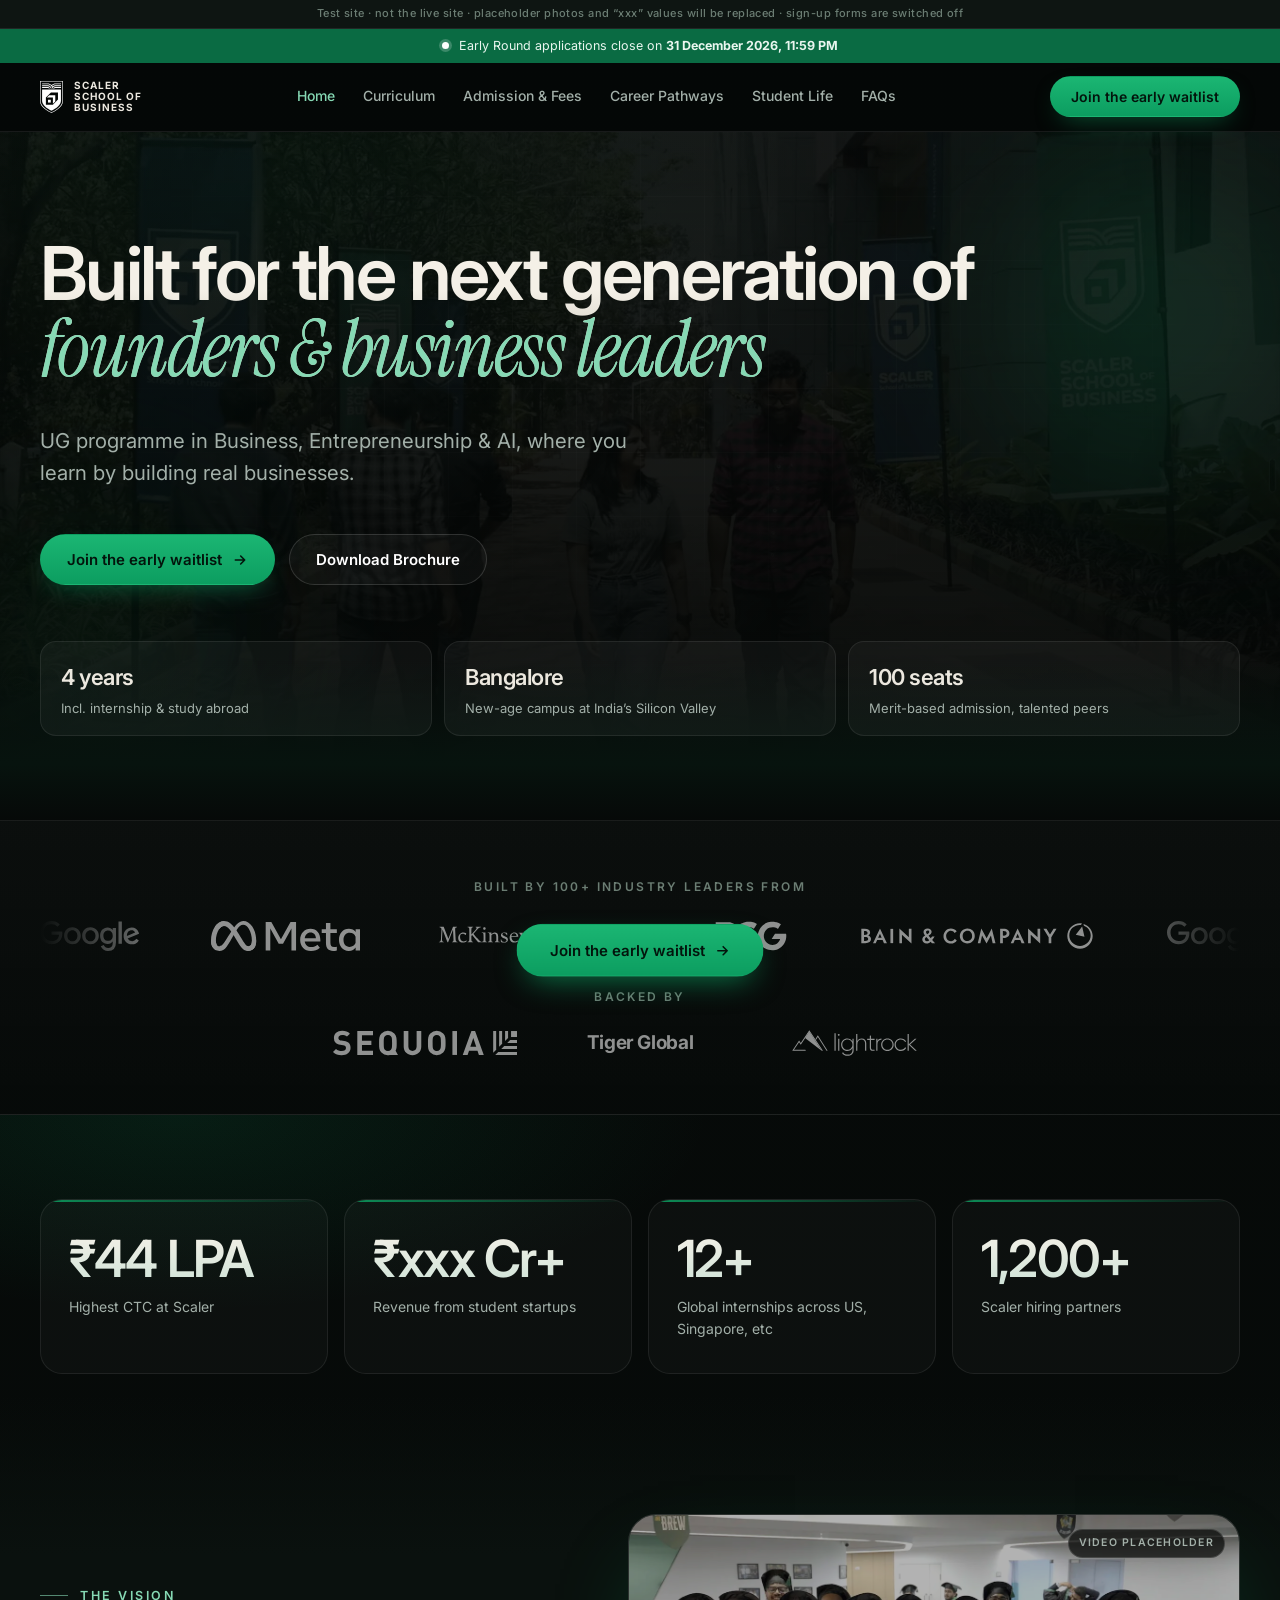
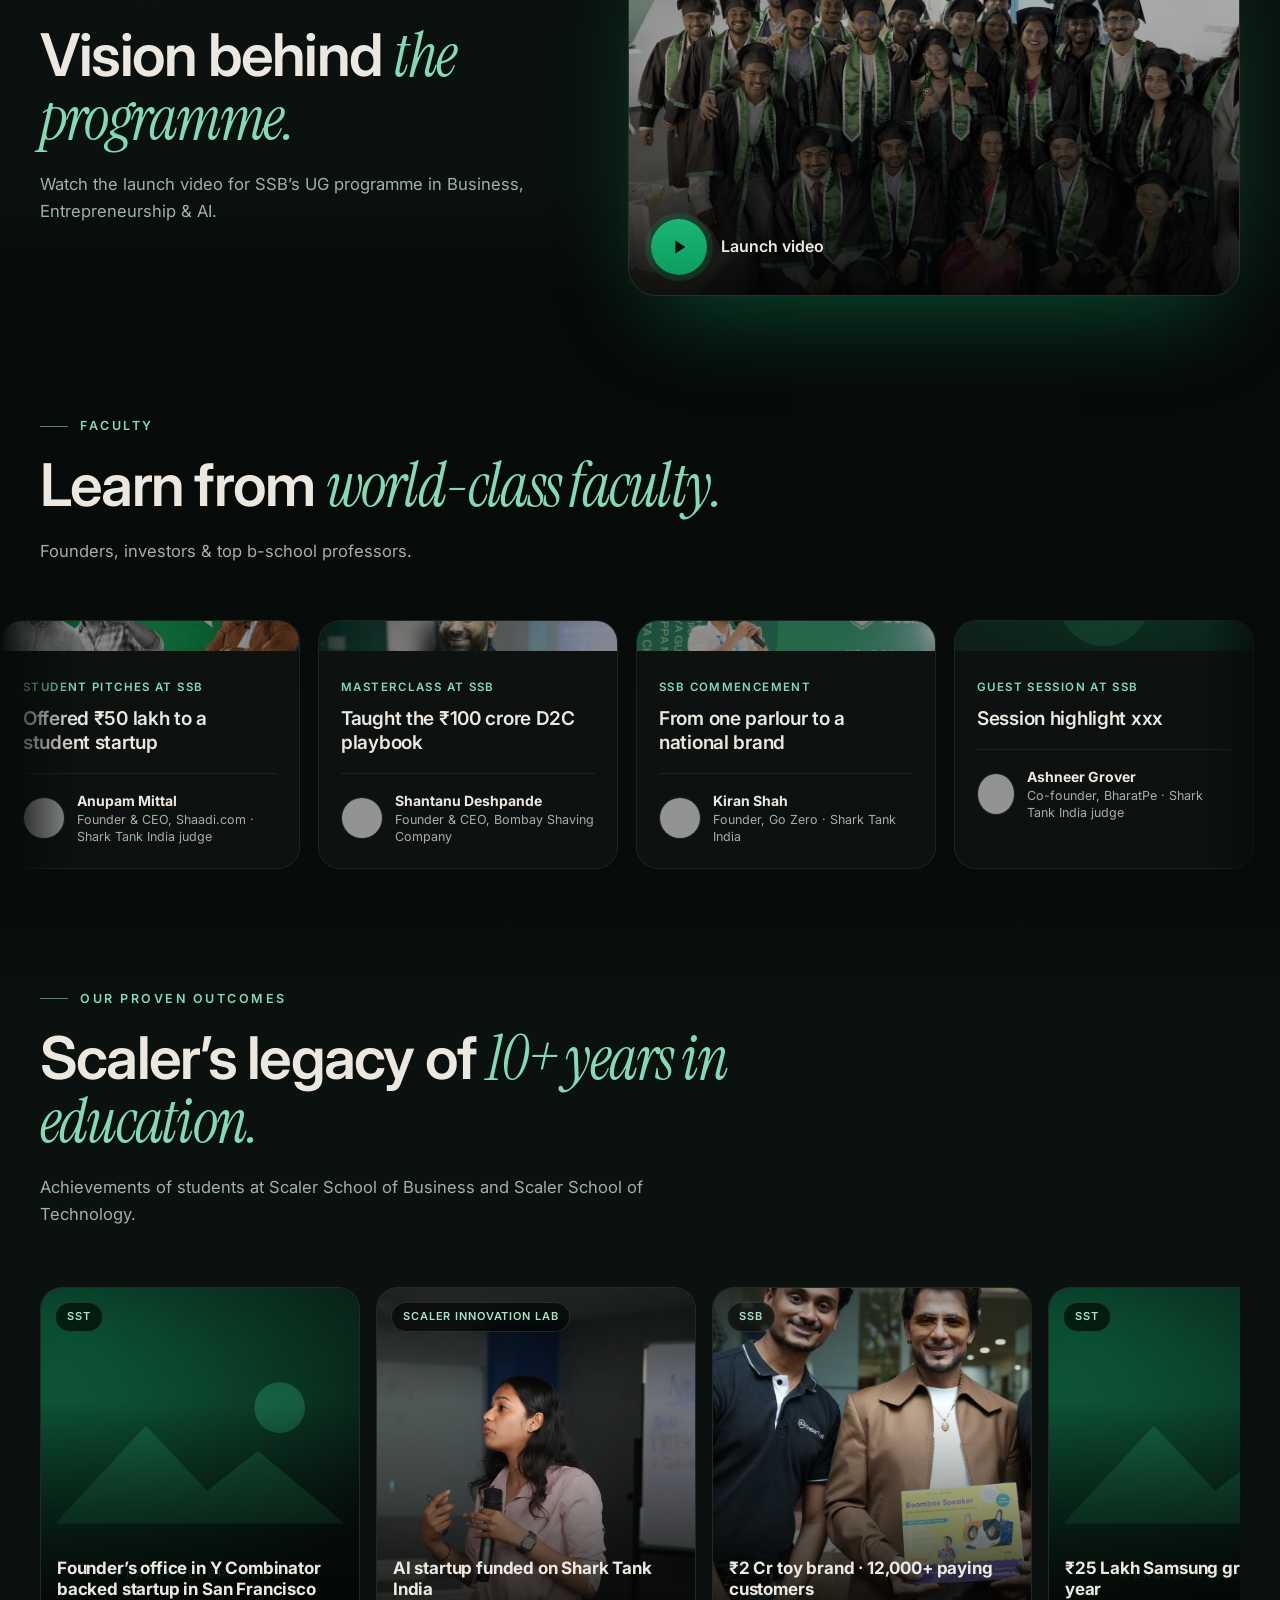
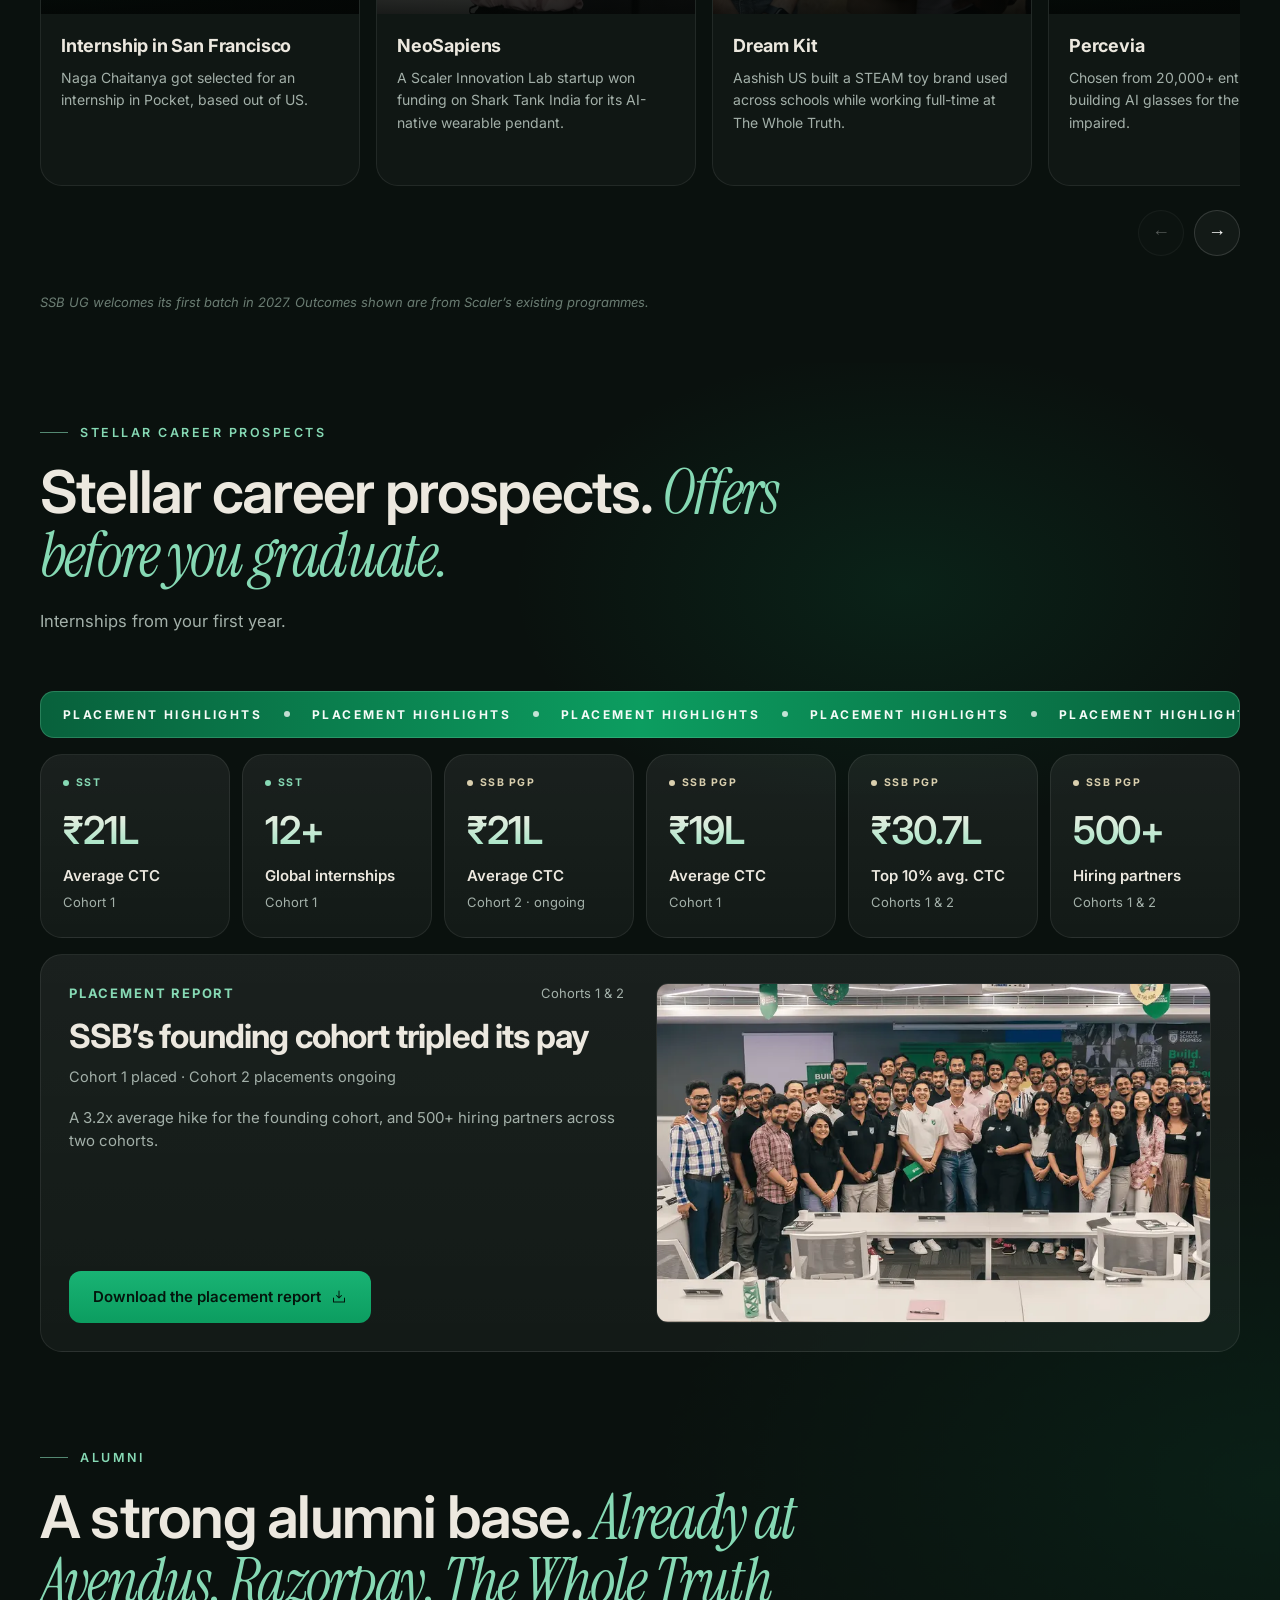
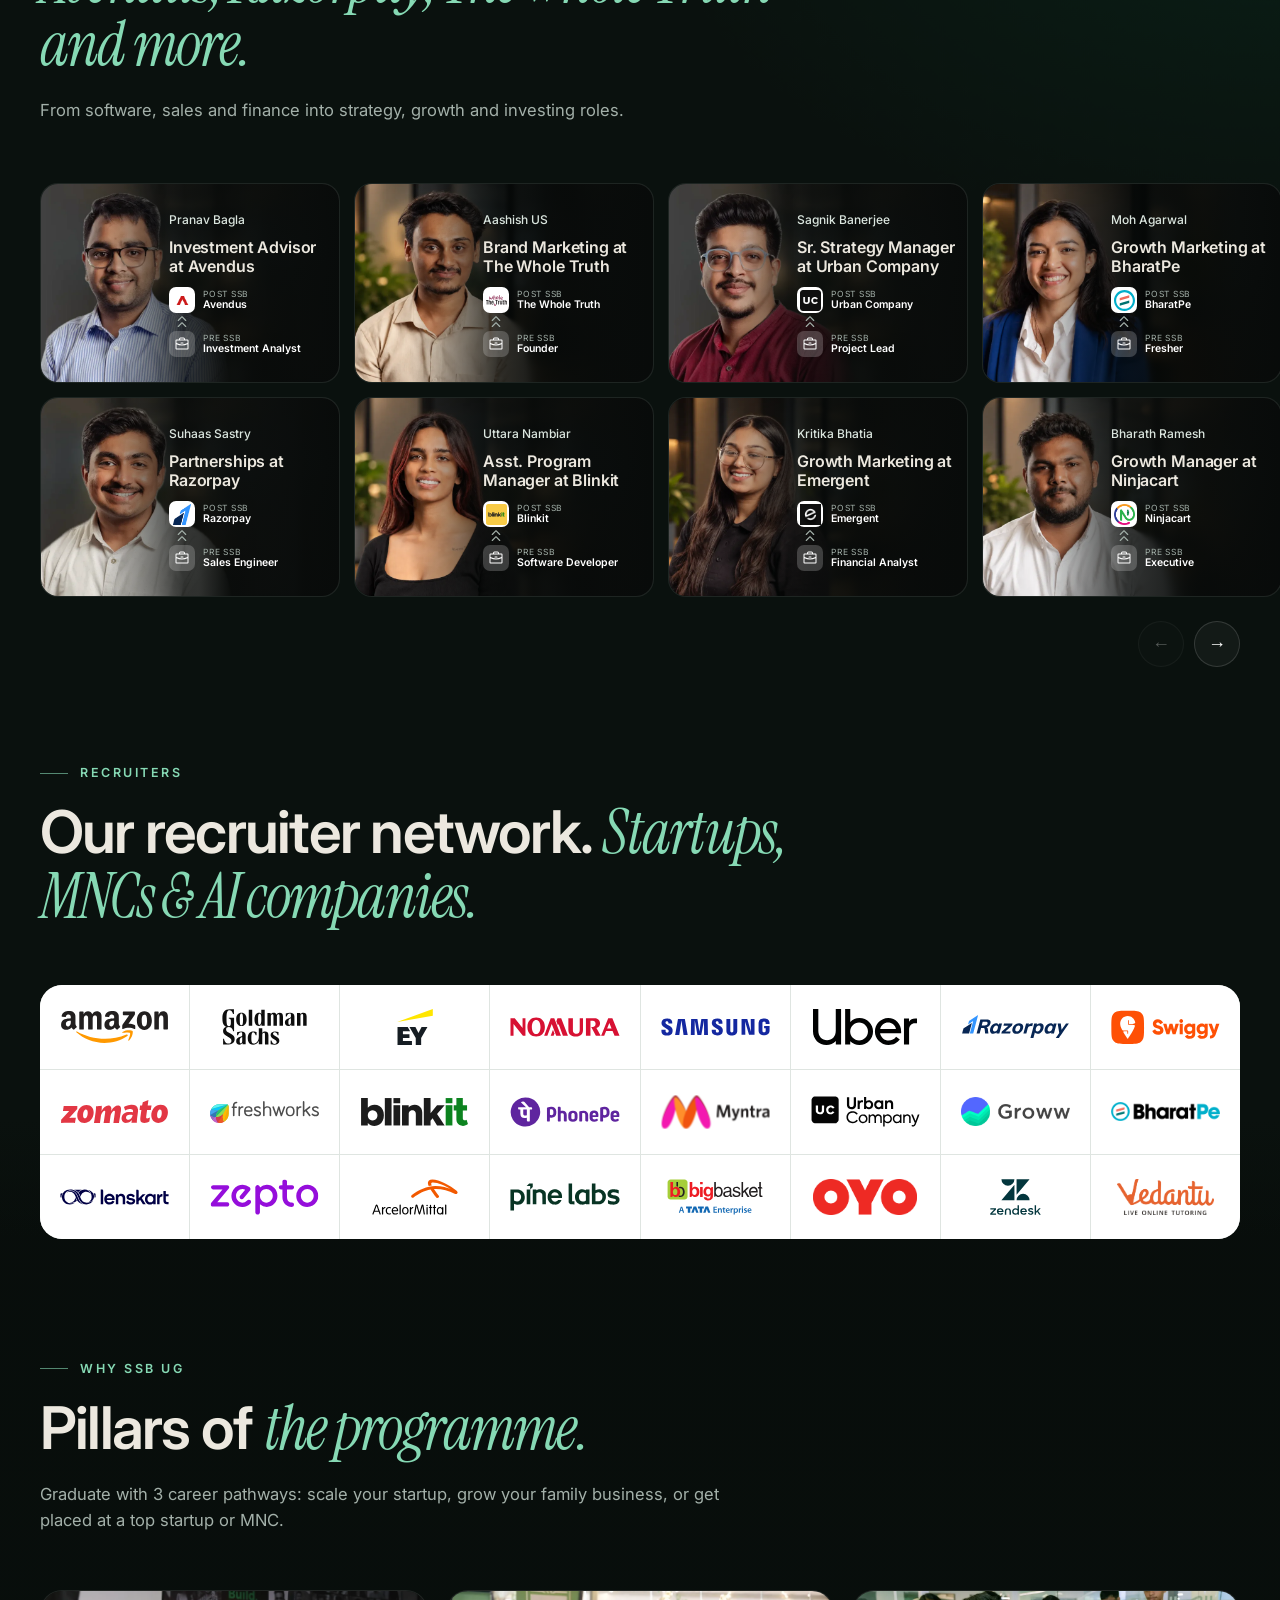
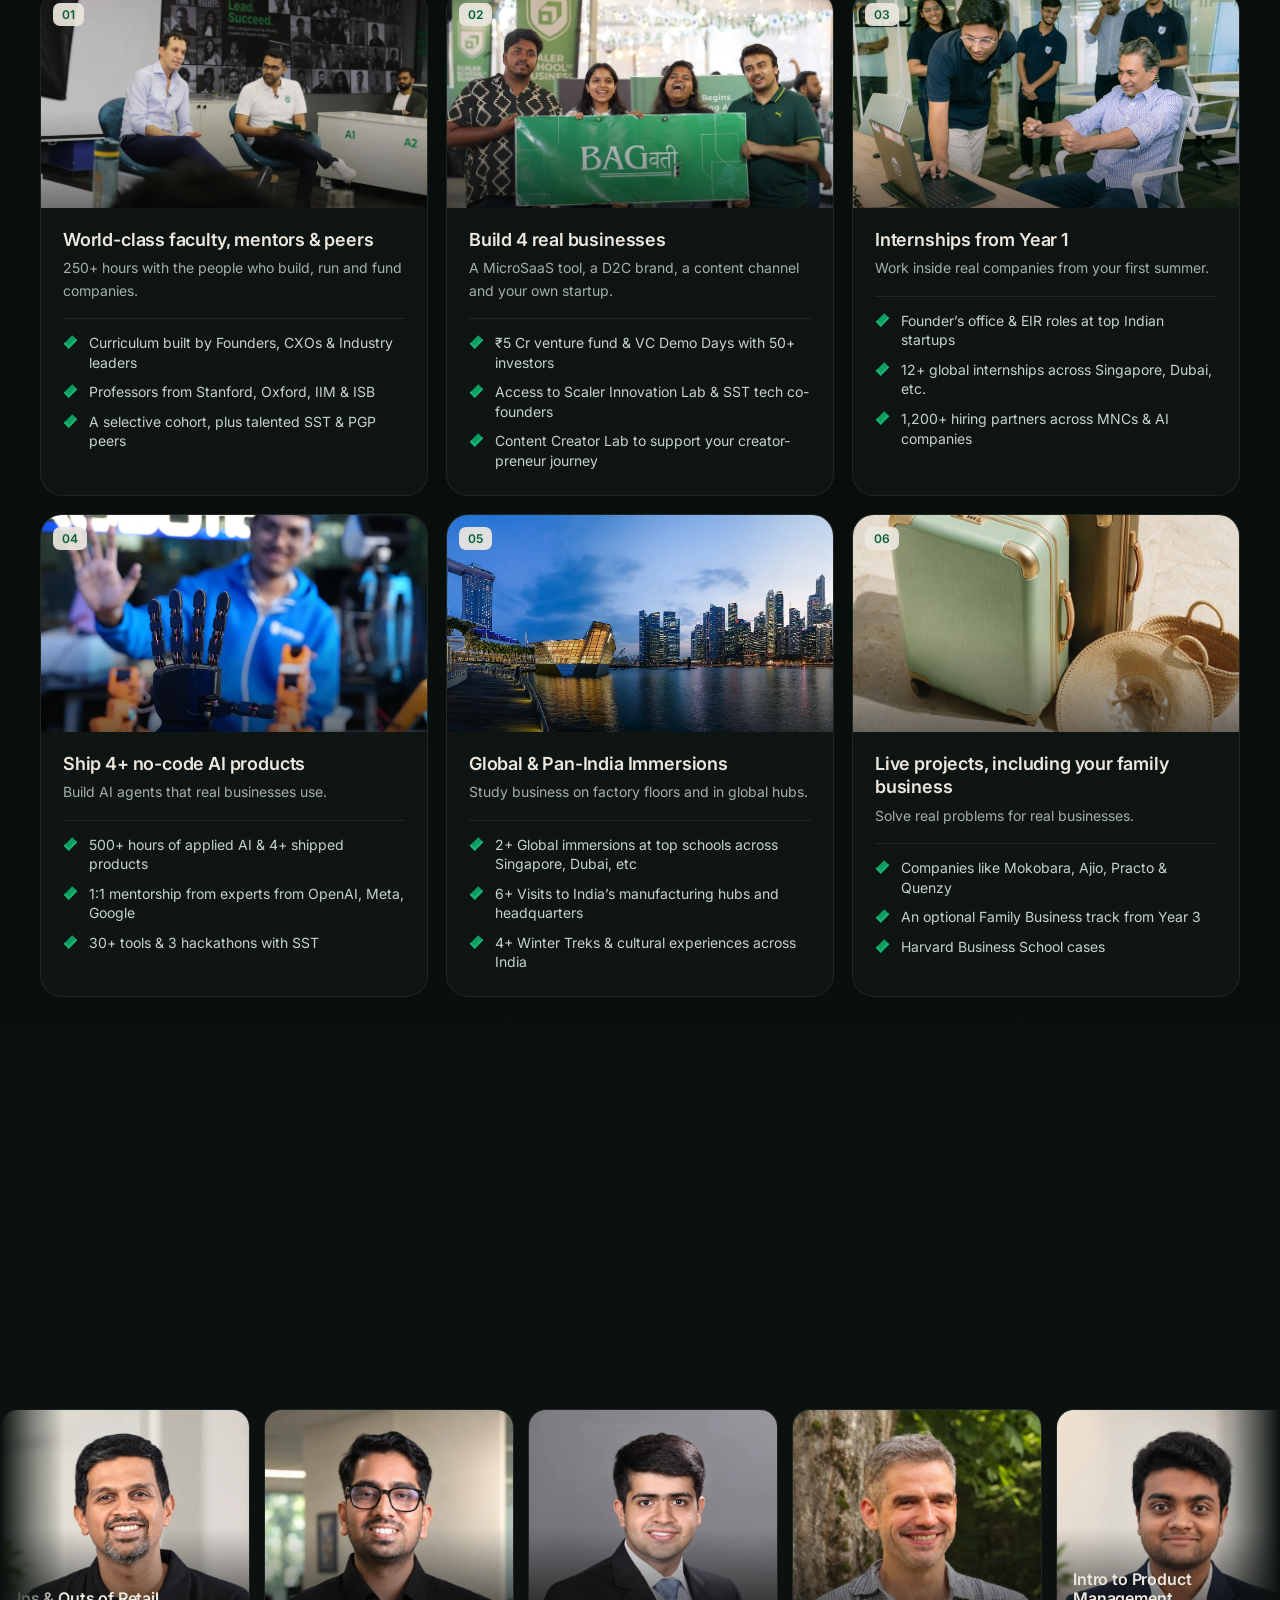
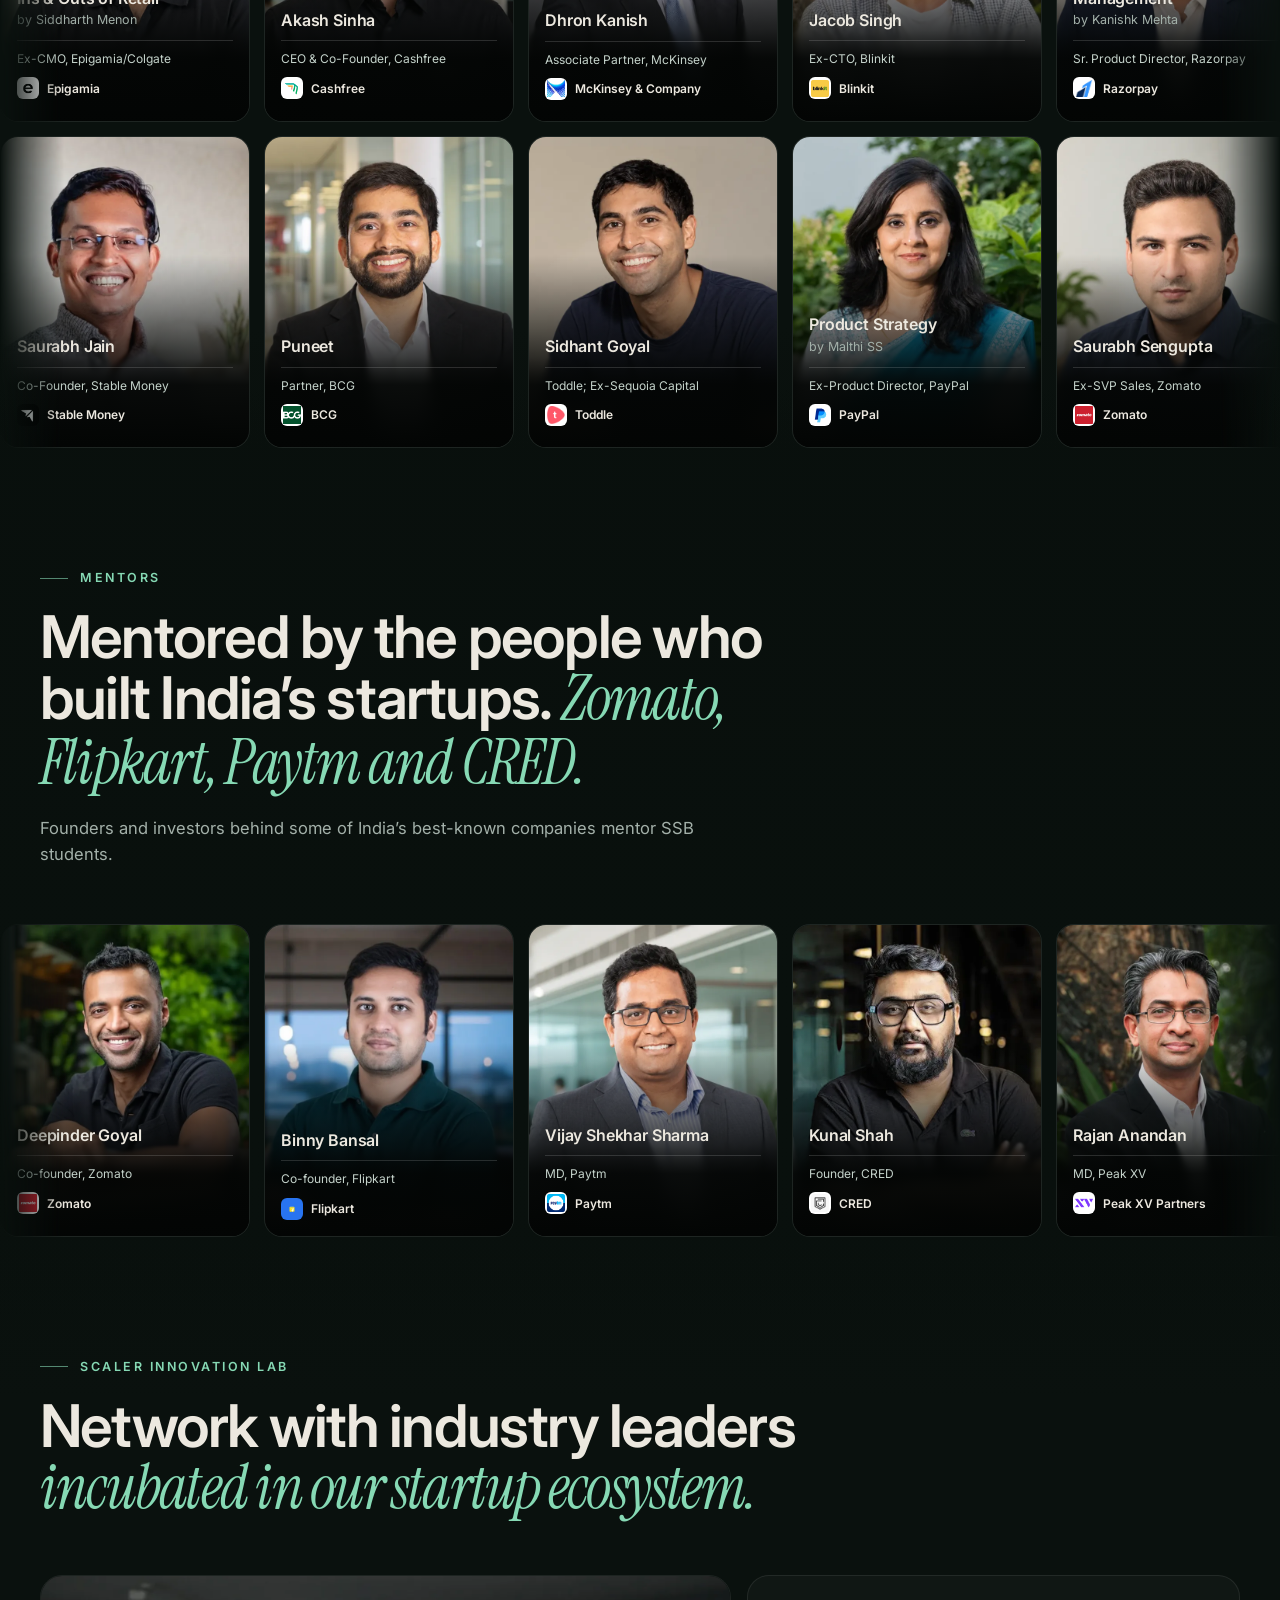
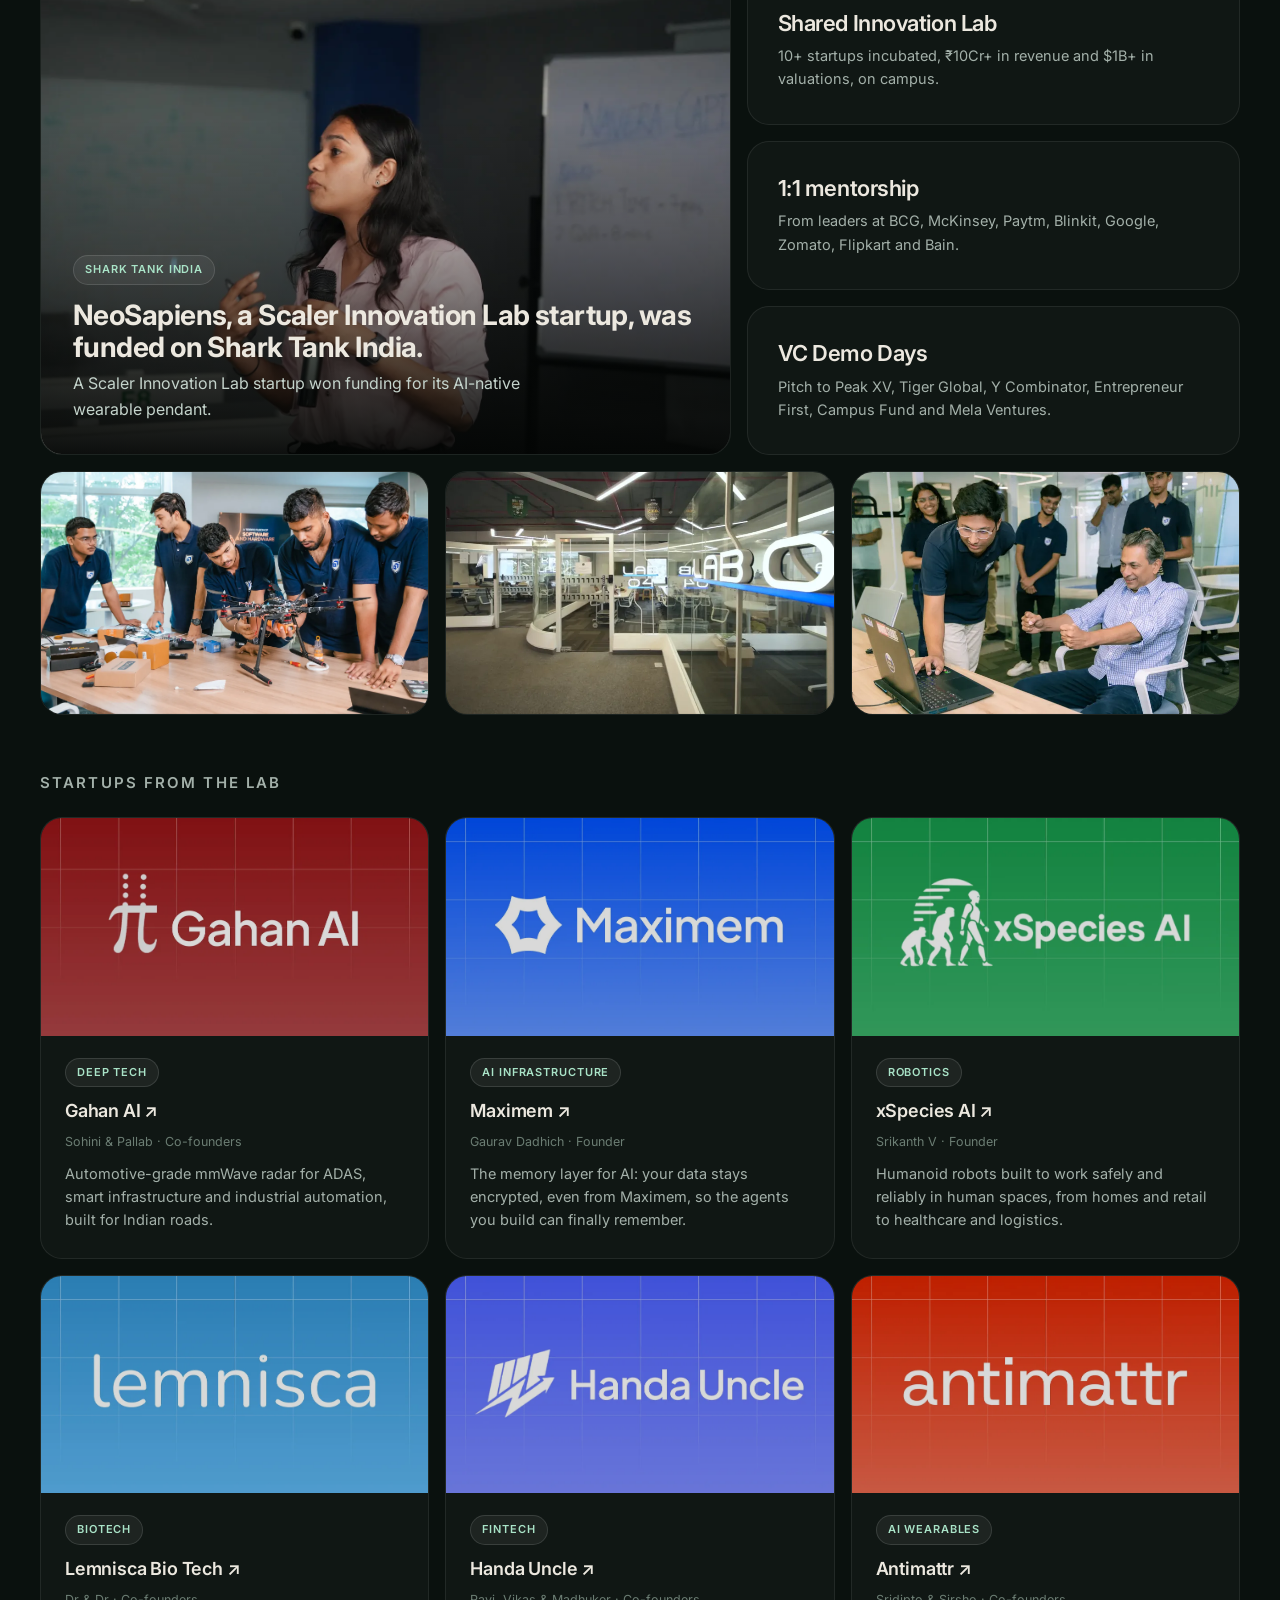
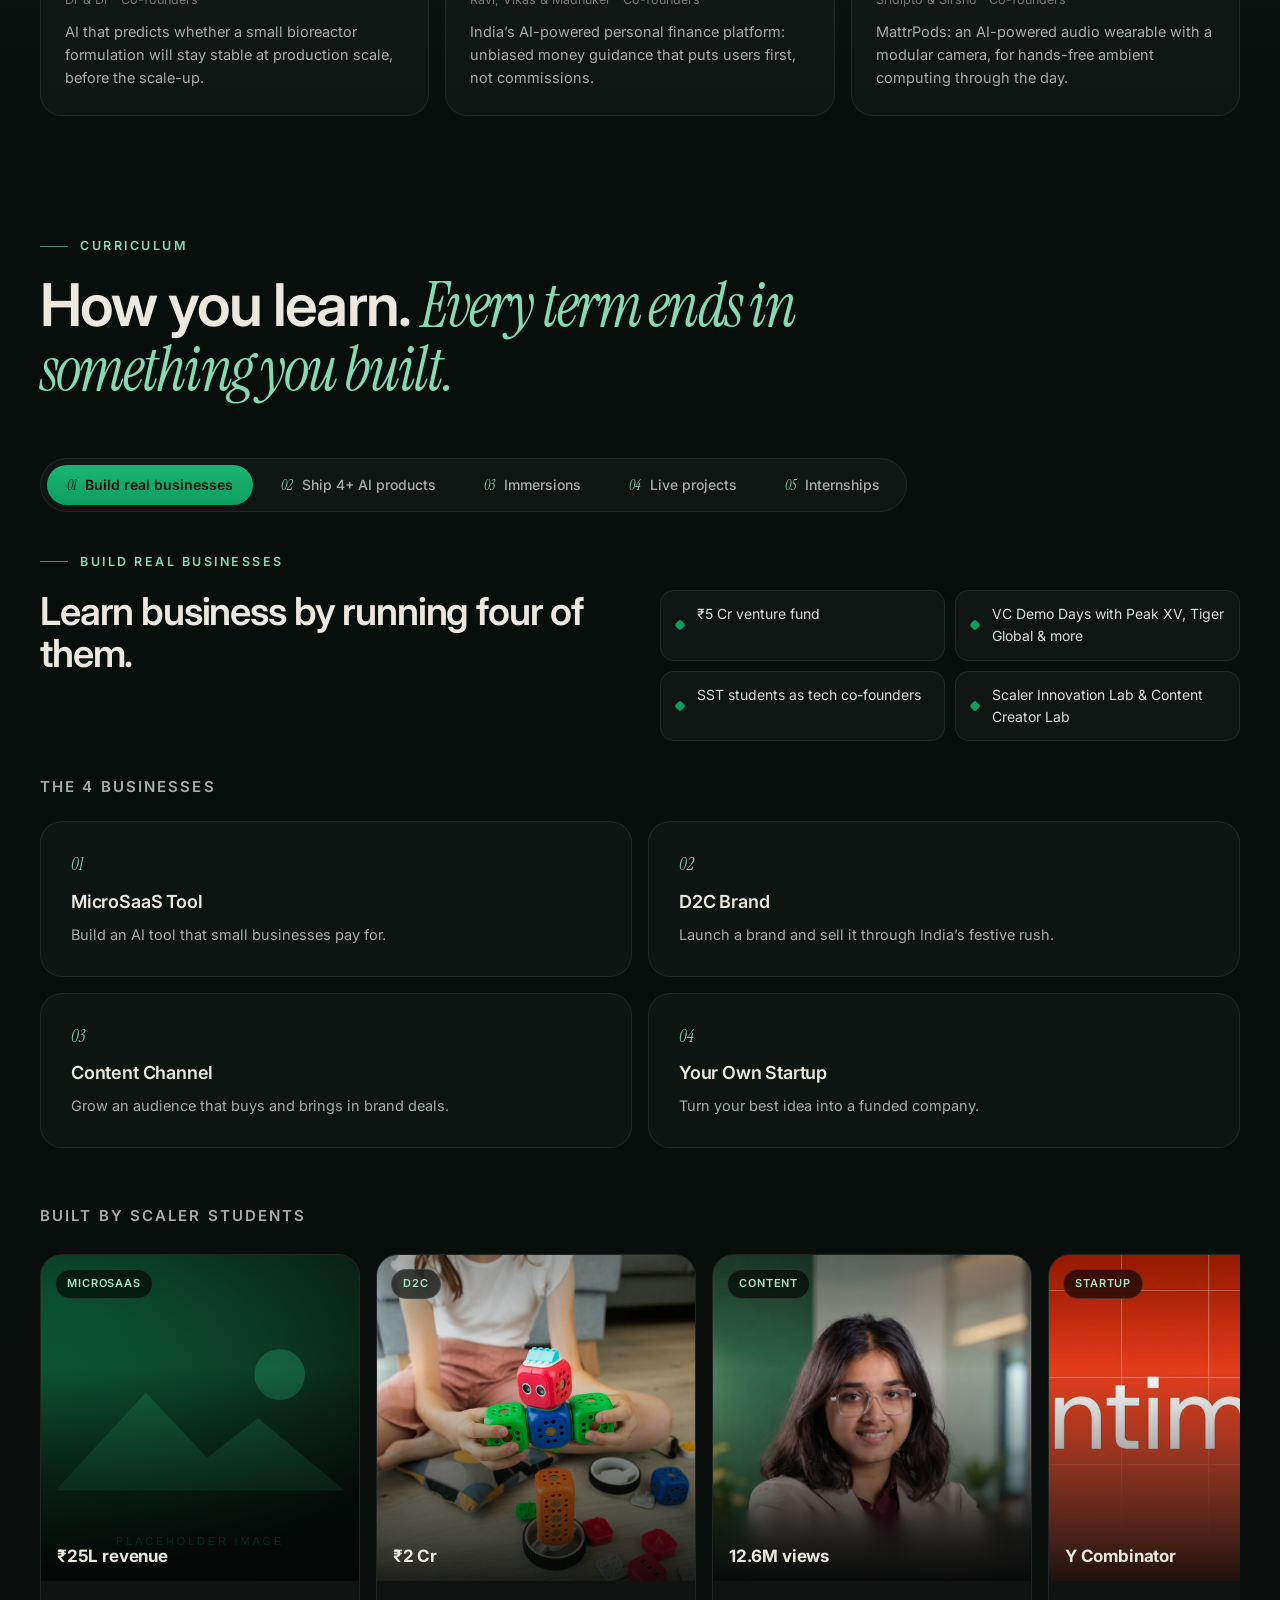
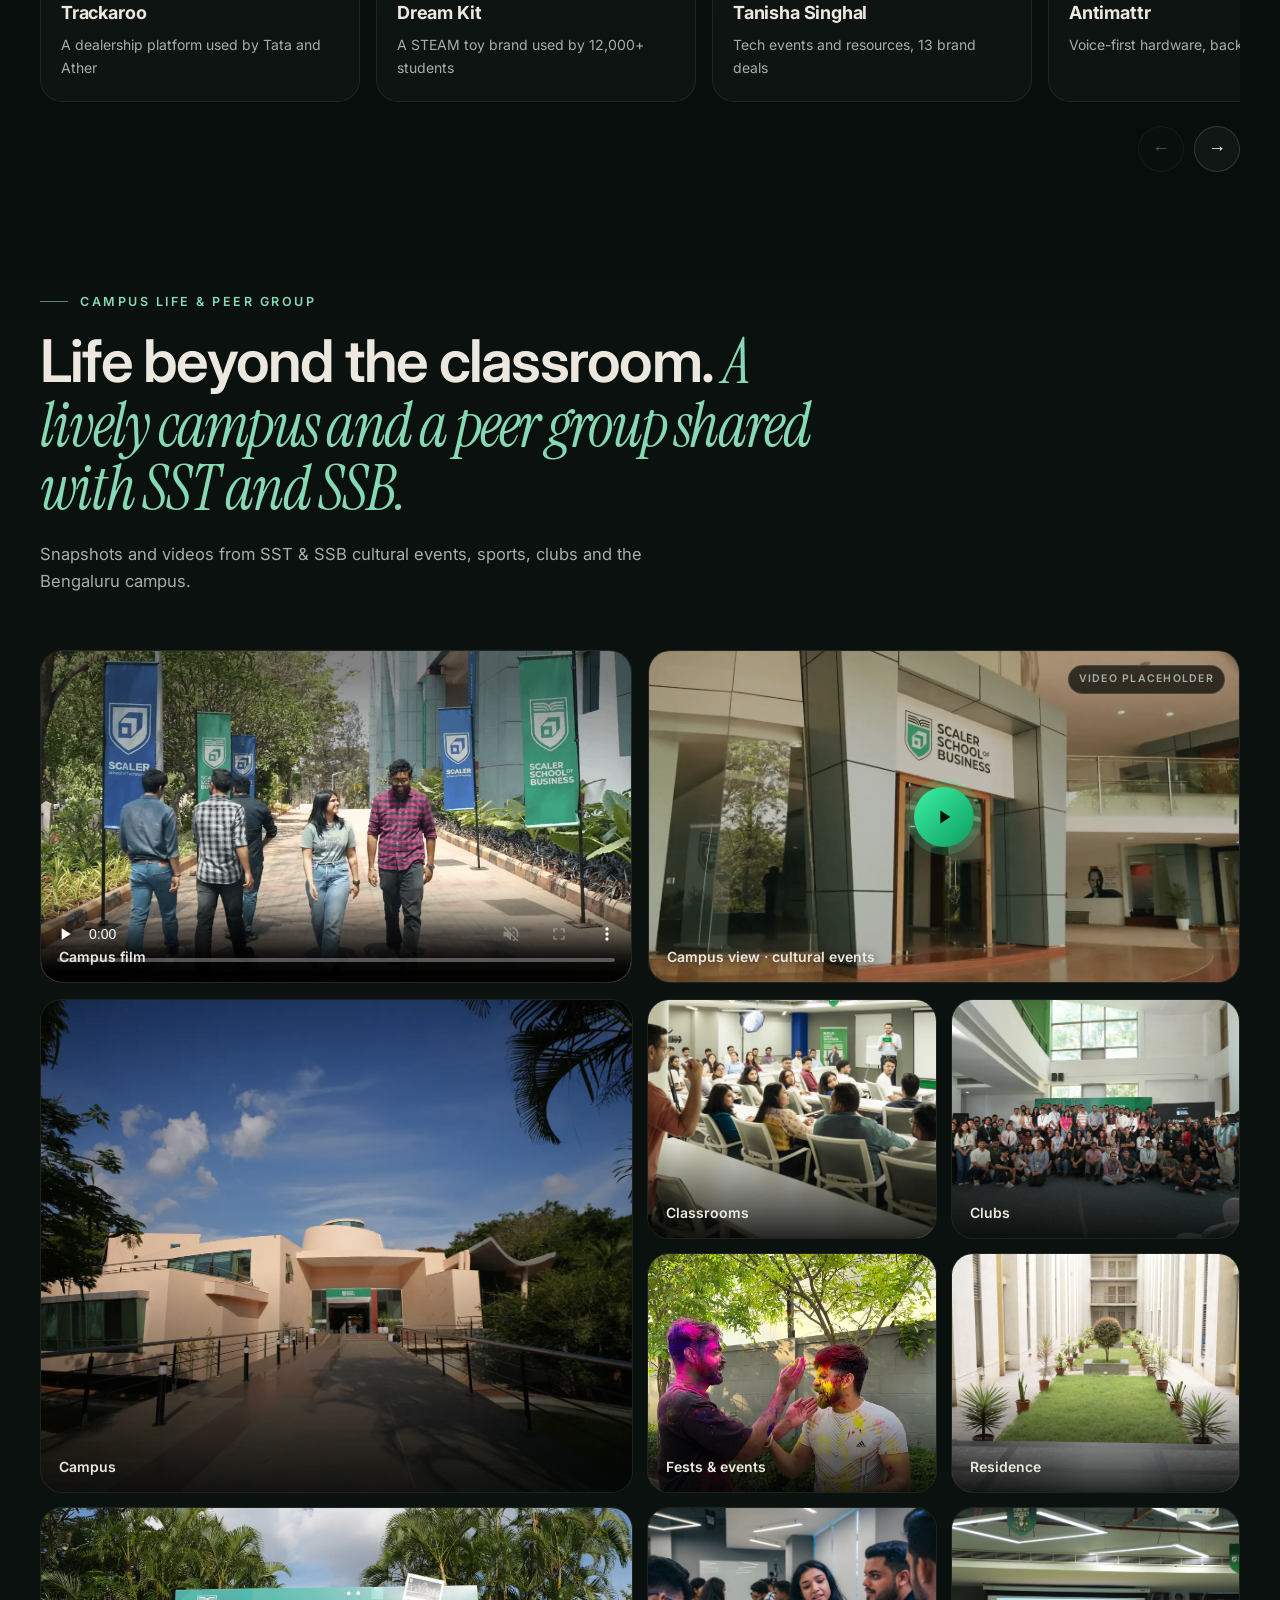
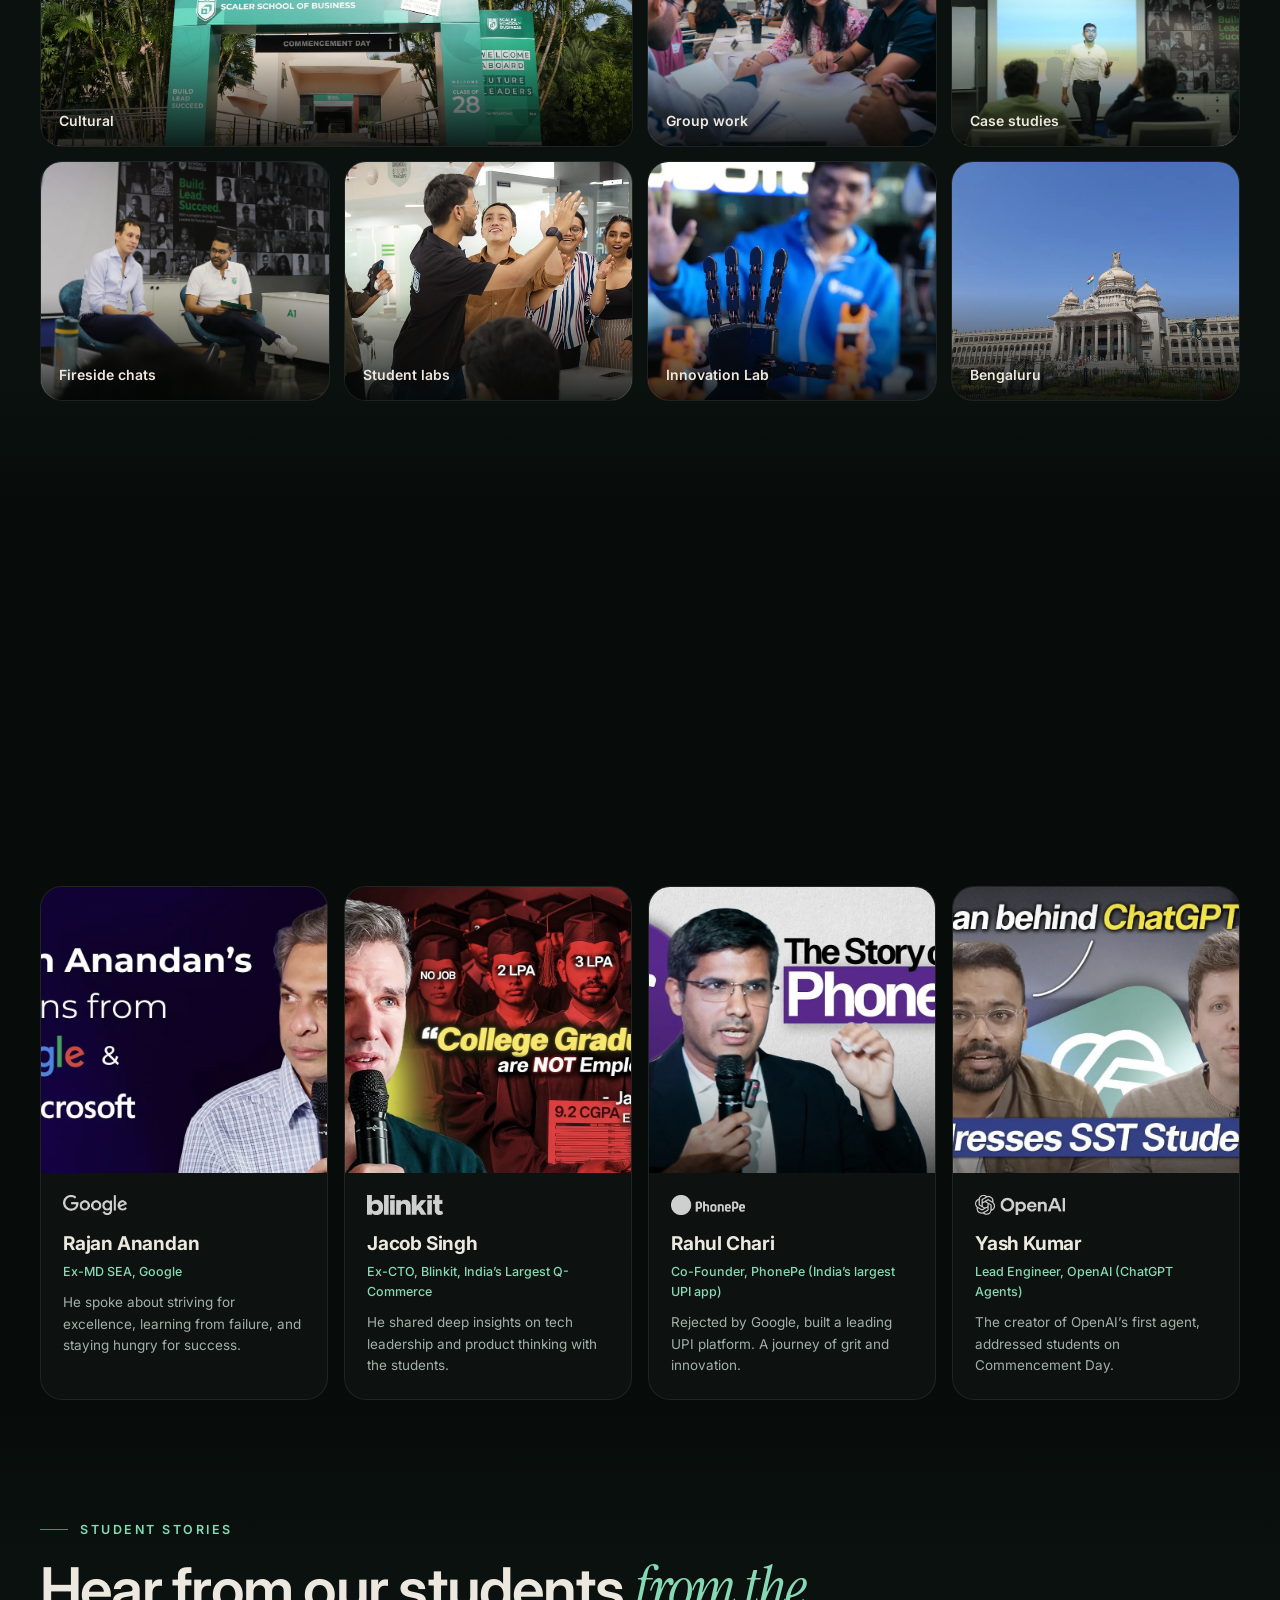
==== commit 70dbddfc: "Placement highlights: one flat grid of six equal boxes, programme shown as a small tag in each Co-Au" ====
--- a/docs/index.html
+++ b/docs/index.html
@@ -10,7 +10,7 @@
 <link rel="preconnect" href="https://fonts.gstatic.com" crossorigin>
 <link href="https://fonts.googleapis.com/css2?family=Inter:wght@400;500;600;700&family=Instrument+Serif:ital@0;1&display=swap" rel="stylesheet">
 <style>.section-nav{position:fixed;top:0;left:0;right:0;transform:translateY(-110%);visibility:hidden}.sticky-cta{position:fixed;left:0;right:0;bottom:0;visibility:hidden}</style>
-<link rel="stylesheet" href="styles.css?v=8bd394ca">
+<link rel="stylesheet" href="styles.css?v=9e2cc91d">
 </head>
 <body>
 
@@ -171,12 +171,14 @@
     </div>
     <div class="ph reveal" aria-label="Placement highlights">
       <div class="ph-banner"><div class="ph-track"><div class="ph-set"><span>Placement highlights</span><i aria-hidden="true"></i><span>Placement highlights</span><i aria-hidden="true"></i><span>Placement highlights</span><i aria-hidden="true"></i><span>Placement highlights</span><i aria-hidden="true"></i><span>Placement highlights</span><i aria-hidden="true"></i><span>Placement highlights</span><i aria-hidden="true"></i></div><div class="ph-set" aria-hidden="true"><span>Placement highlights</span><i aria-hidden="true"></i><span>Placement highlights</span><i aria-hidden="true"></i><span>Placement highlights</span><i aria-hidden="true"></i><span>Placement highlights</span><i aria-hidden="true"></i><span>Placement highlights</span><i aria-hidden="true"></i><span>Placement highlights</span><i aria-hidden="true"></i></div></div></div>
-      <div class="ph-groups">
-        <div class="ph-group ph-sst"><p class="ph-label"><b>SST</b> Undergraduate programme</p>
-          <ul class="ph-grid"><li><b>₹21L</b><strong>Average CTC</strong><span>SST Cohort 1</span></li><li><b>12+</b><strong>Global internships</strong><span>SST Cohort 1</span></li></ul></div>
-        <div class="ph-group ph-ssb"><p class="ph-label"><b>SSB PGP</b> Postgraduate programme</p>
-          <ul class="ph-grid"><li><b>₹21L</b><strong>Average CTC</strong><span>Cohort 2 · ongoing</span></li><li><b>₹19L</b><strong>Average CTC</strong><span>Cohort 1</span></li><li><b>₹30.7L</b><strong>Top 10% avg. CTC</strong><span>Cohorts 1 &amp; 2</span></li><li><b>500+</b><strong>Hiring partners</strong><span>Cohorts 1 &amp; 2</span></li></ul></div>
-      </div>
+      <ul class="ph-grid" aria-label="Placement highlights by programme">
+        <li><em class="pg-tag sst">SST</em><b>₹21L</b><strong>Average CTC</strong><span>Cohort 1</span></li>
+        <li><em class="pg-tag sst">SST</em><b>12+</b><strong>Global internships</strong><span>Cohort 1</span></li>
+        <li><em class="pg-tag ssb">SSB PGP</em><b>₹21L</b><strong>Average CTC</strong><span>Cohort 2 · ongoing</span></li>
+        <li><em class="pg-tag ssb">SSB PGP</em><b>₹19L</b><strong>Average CTC</strong><span>Cohort 1</span></li>
+        <li><em class="pg-tag ssb">SSB PGP</em><b>₹30.7L</b><strong>Top 10% avg. CTC</strong><span>Cohorts 1 &amp; 2</span></li>
+        <li><em class="pg-tag ssb">SSB PGP</em><b>500+</b><strong>Hiring partners</strong><span>Cohorts 1 &amp; 2</span></li>
+      </ul>
       <article class="report reveal">
         <div class="report-text">
           <div class="report-top"><span class="report-kicker">Placement report</span><span class="report-date">Cohorts 1 &amp; 2</span></div>
--- a/docs/styles.css
+++ b/docs/styles.css
@@ -872,3 +872,14 @@
   .report-btn{justify-self:stretch}
 }
 .ph{margin-top:0}
+
+/* ===== v14: one flat grid of six equal boxes; programme shown as a small tag inside each box ===== */
+.ph-grid{grid-template-columns:repeat(6,1fr)!important}
+.ph-sst .ph-grid li{border-color:var(--line)}
+.pg-tag{display:inline-flex;align-items:center;gap:7px;margin:0 0 14px;font-style:normal;font-size:10.5px;font-weight:700;letter-spacing:.14em;text-transform:uppercase;color:var(--muted)}
+.pg-tag::before{content:"";width:6px;height:6px;border-radius:50%;background:currentColor}
+.pg-tag.sst{color:var(--green-glow)}
+.pg-tag.ssb{color:#d9cfae}
+.ph-grid li{padding-top:20px}
+@media (max-width:900px){.ph-grid{grid-template-columns:repeat(2,1fr)!important}}
+.pg-tag{font-family:inherit}
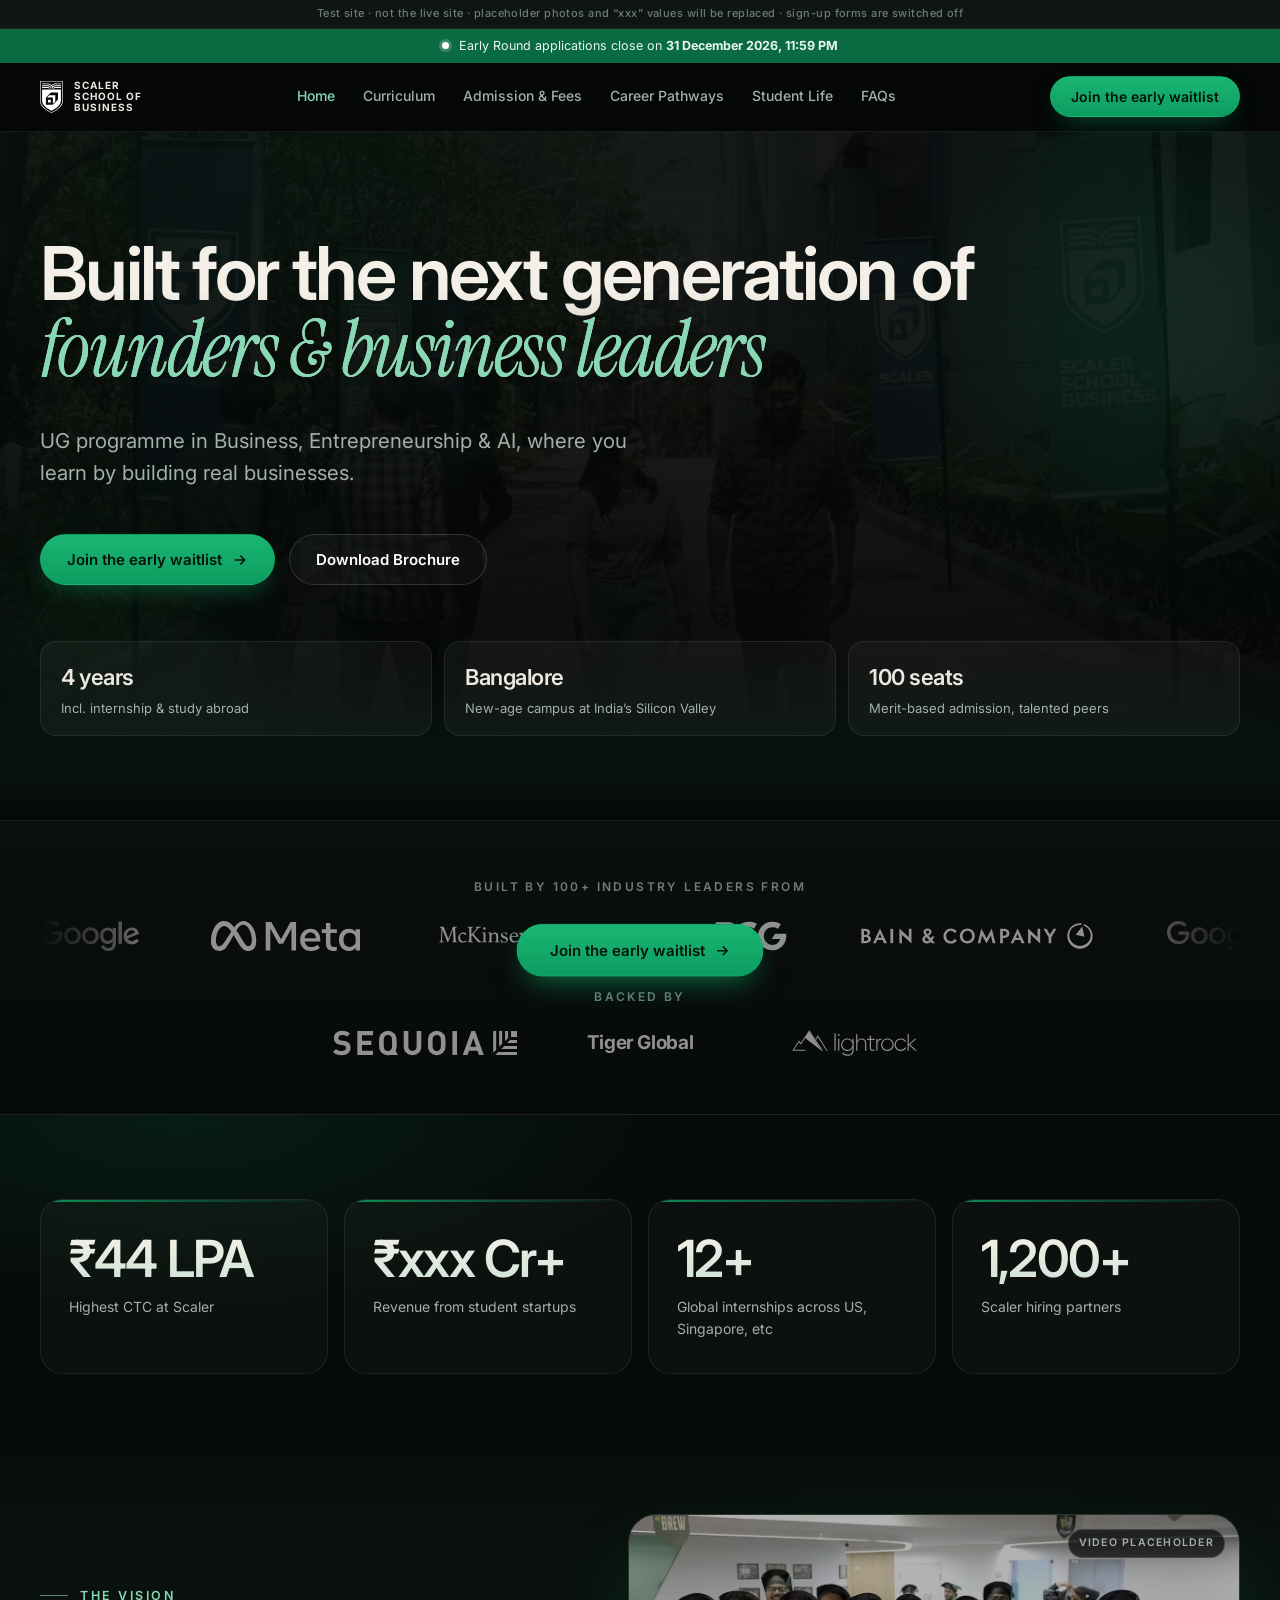
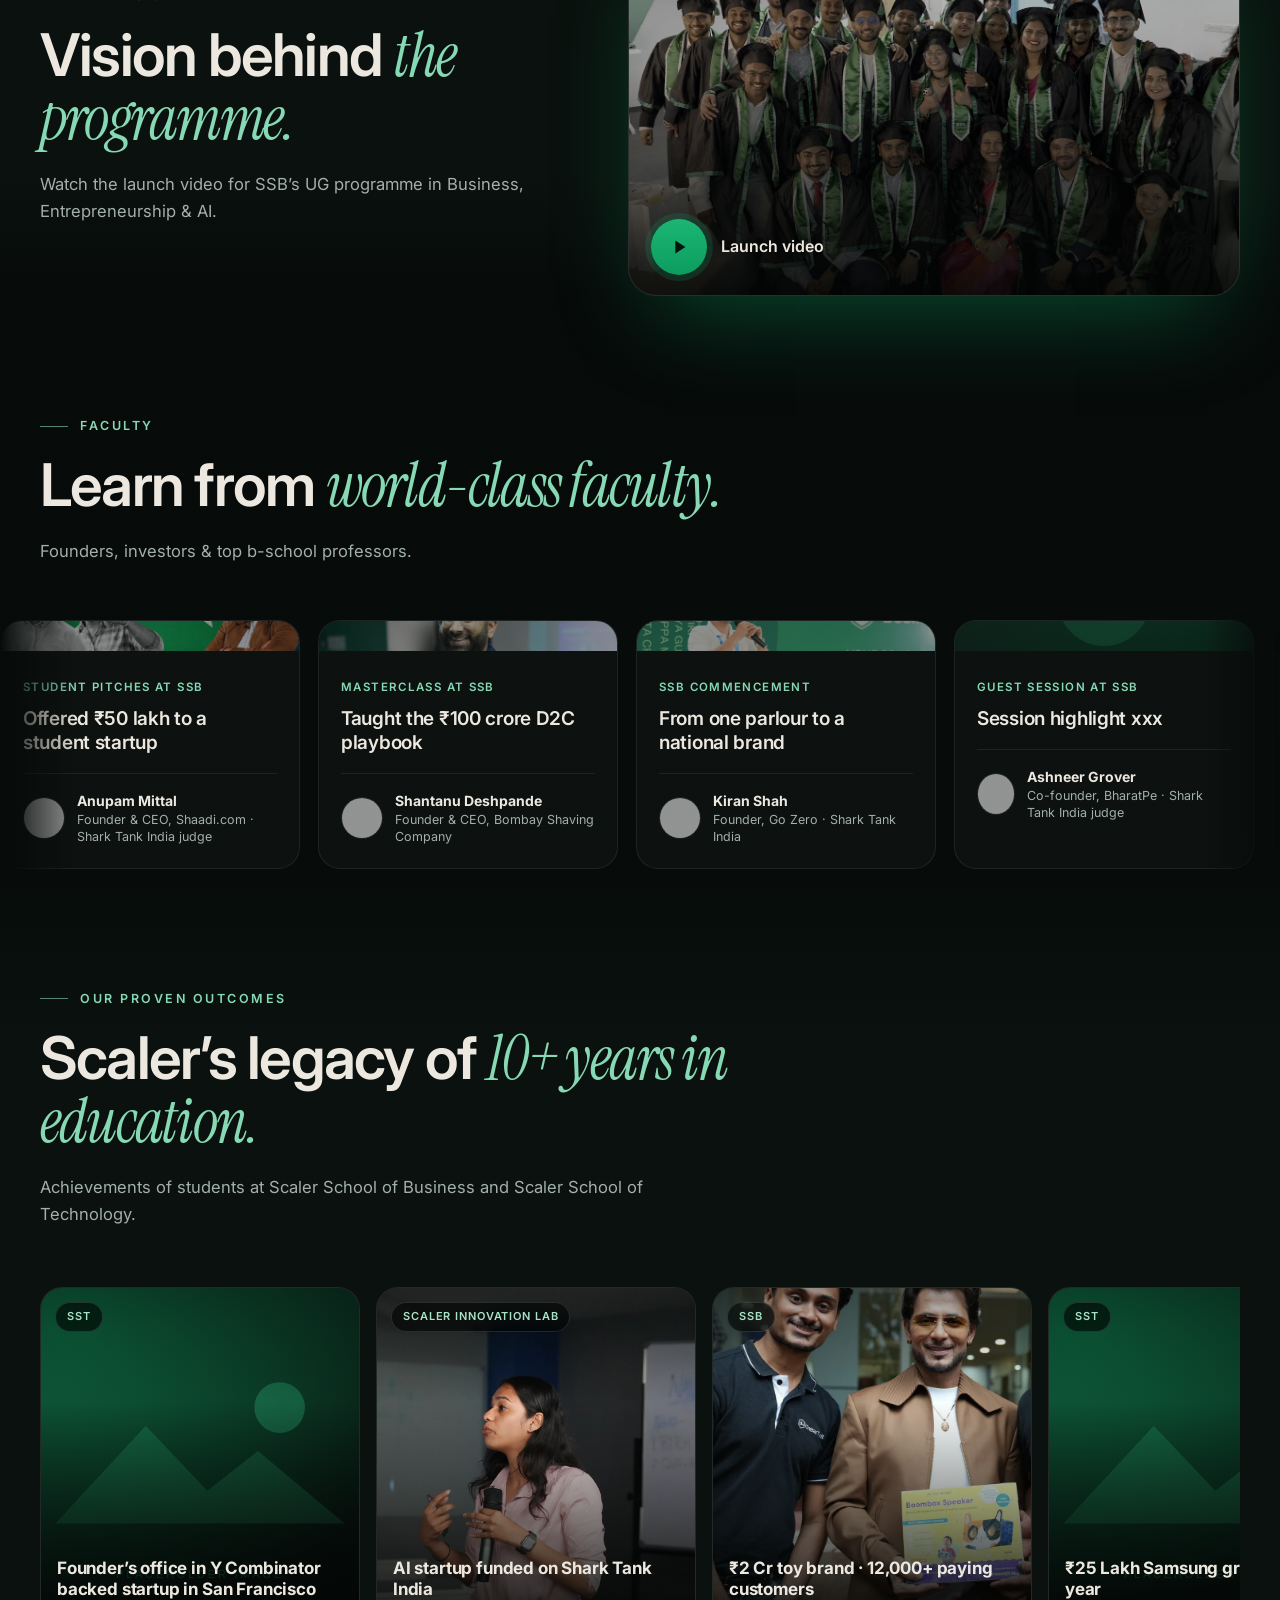
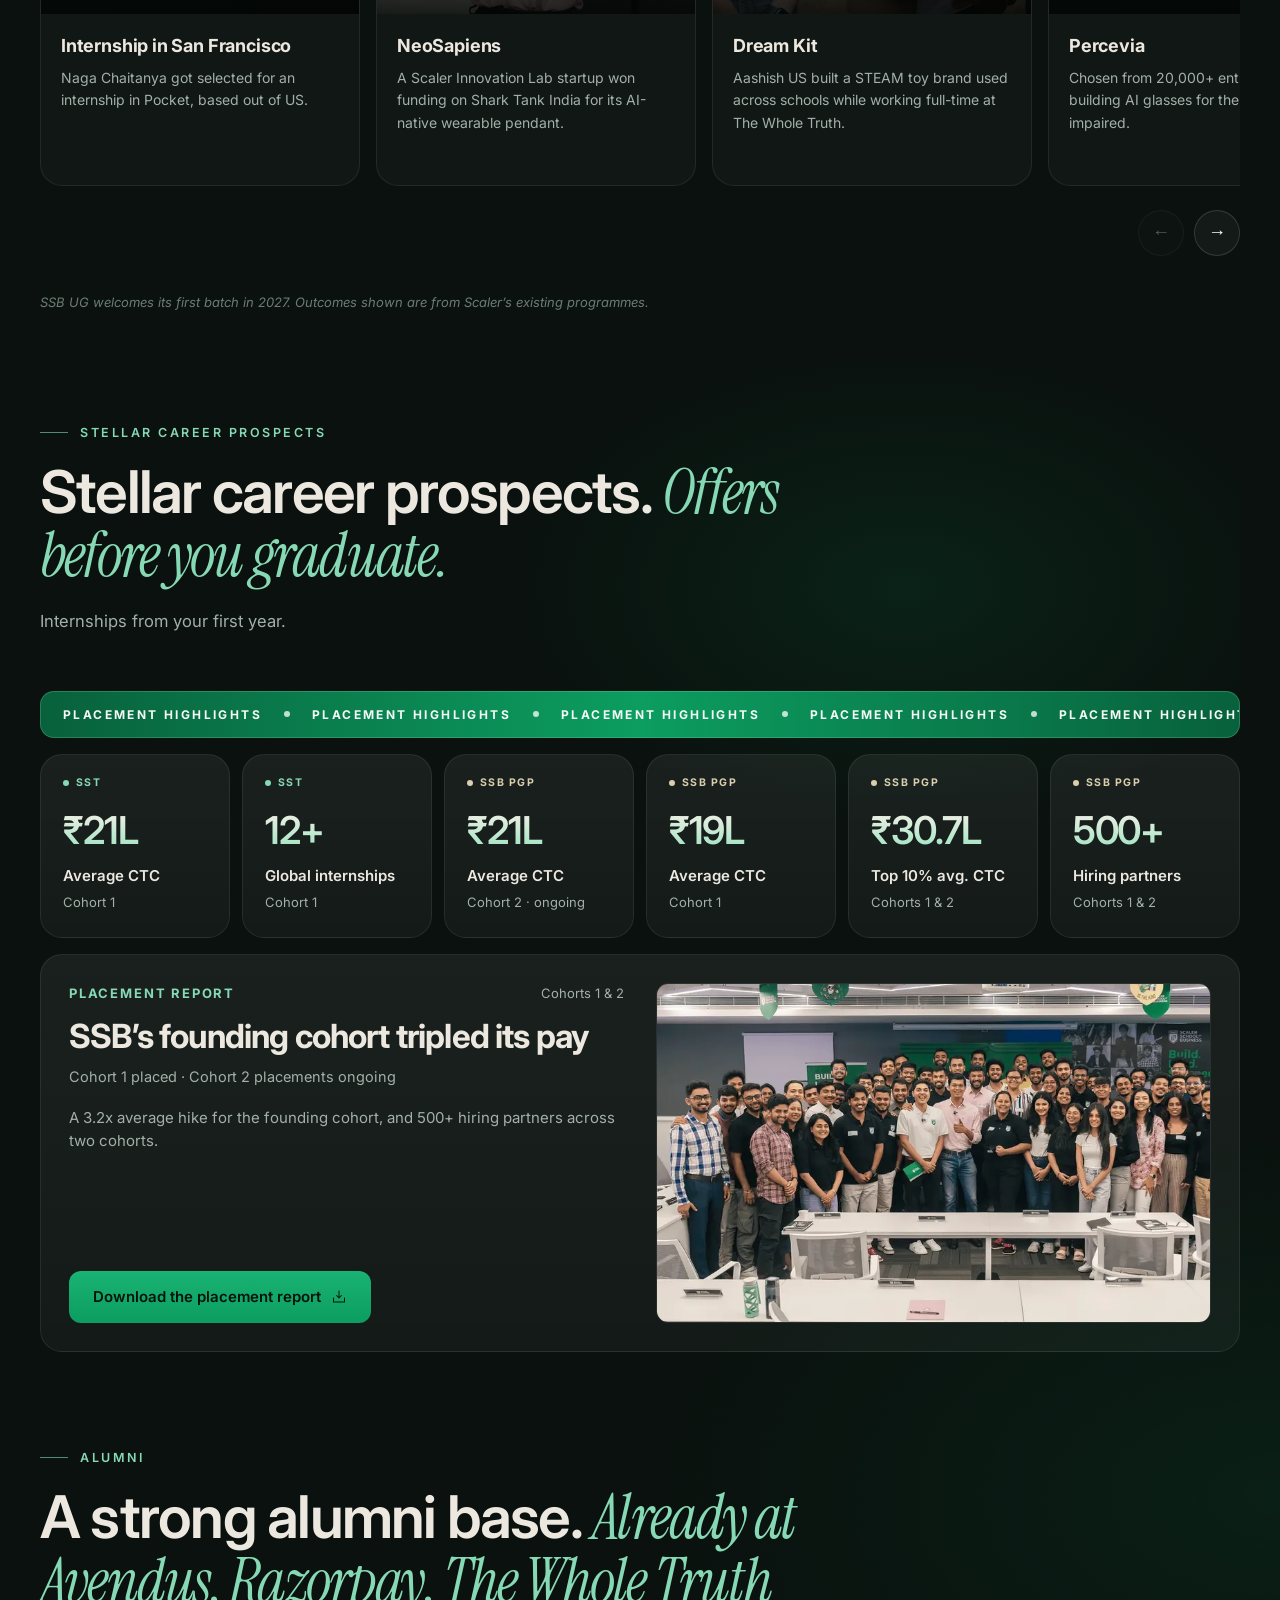
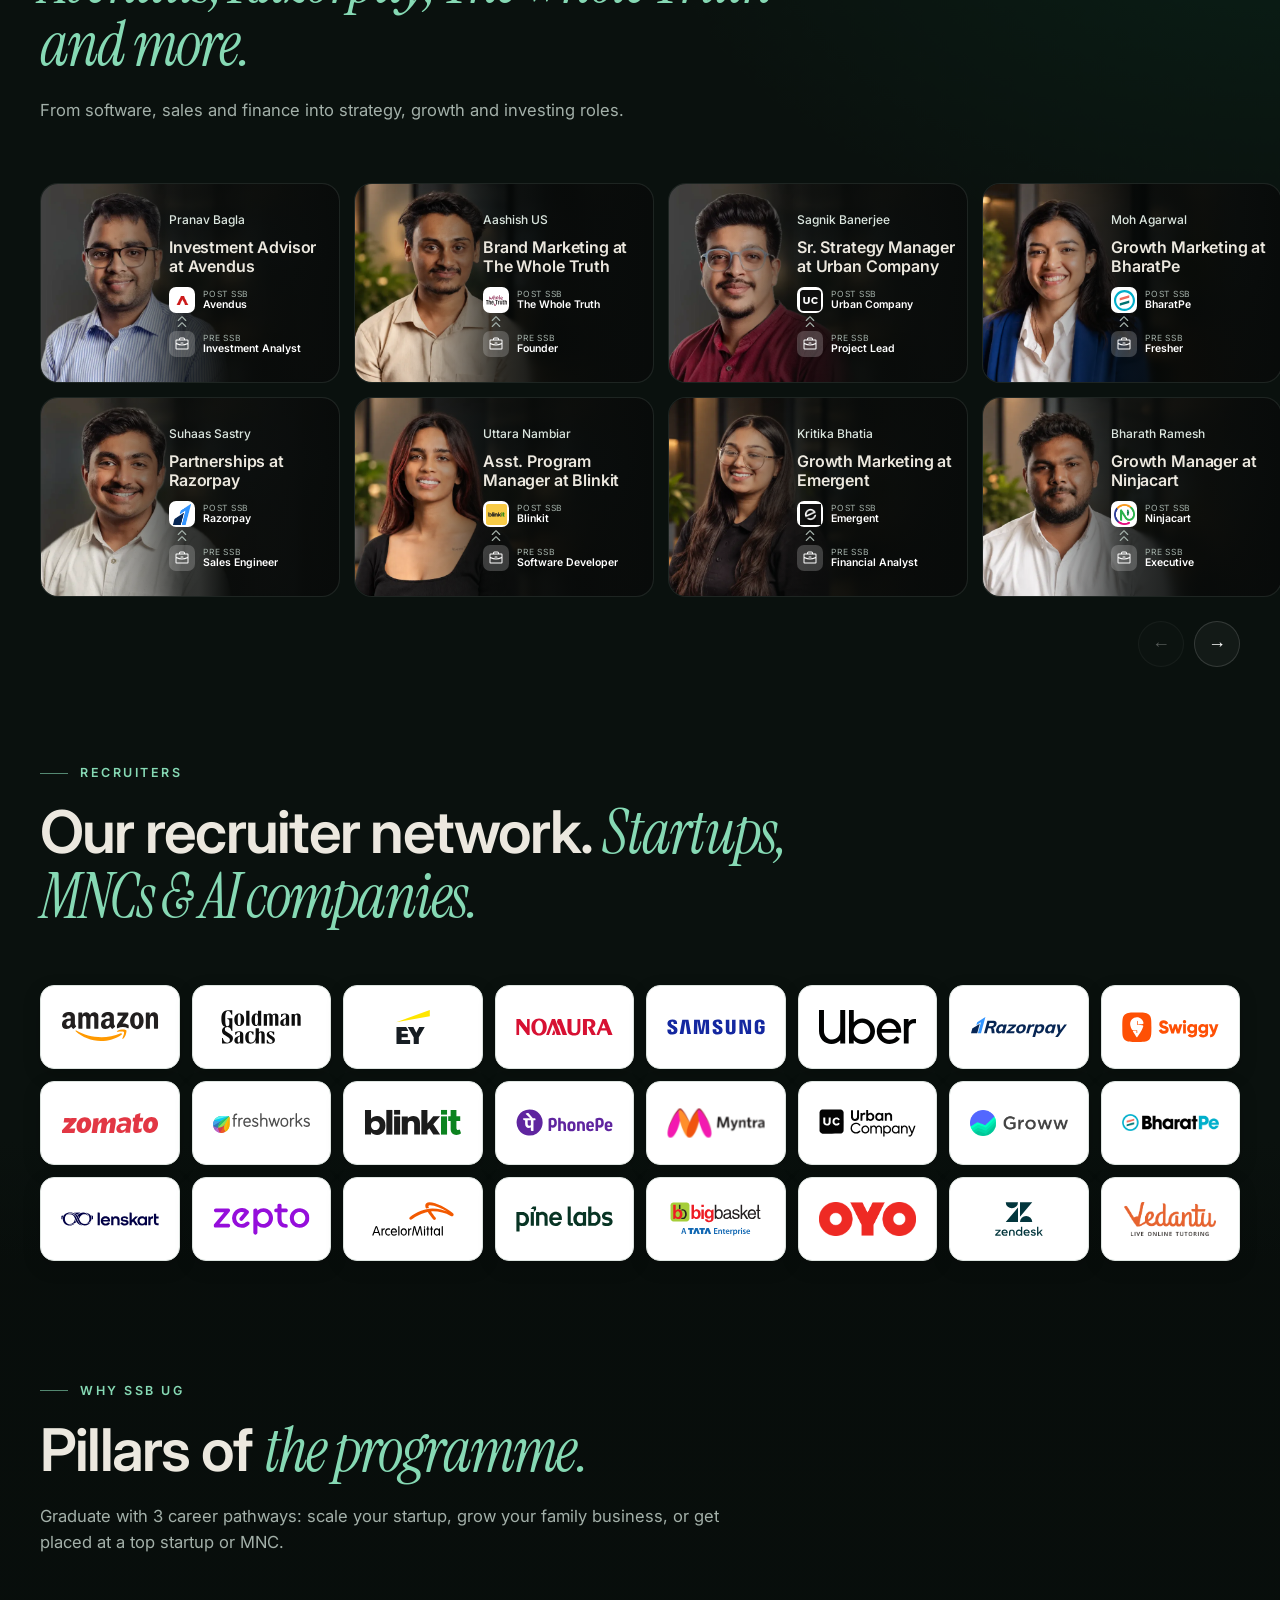
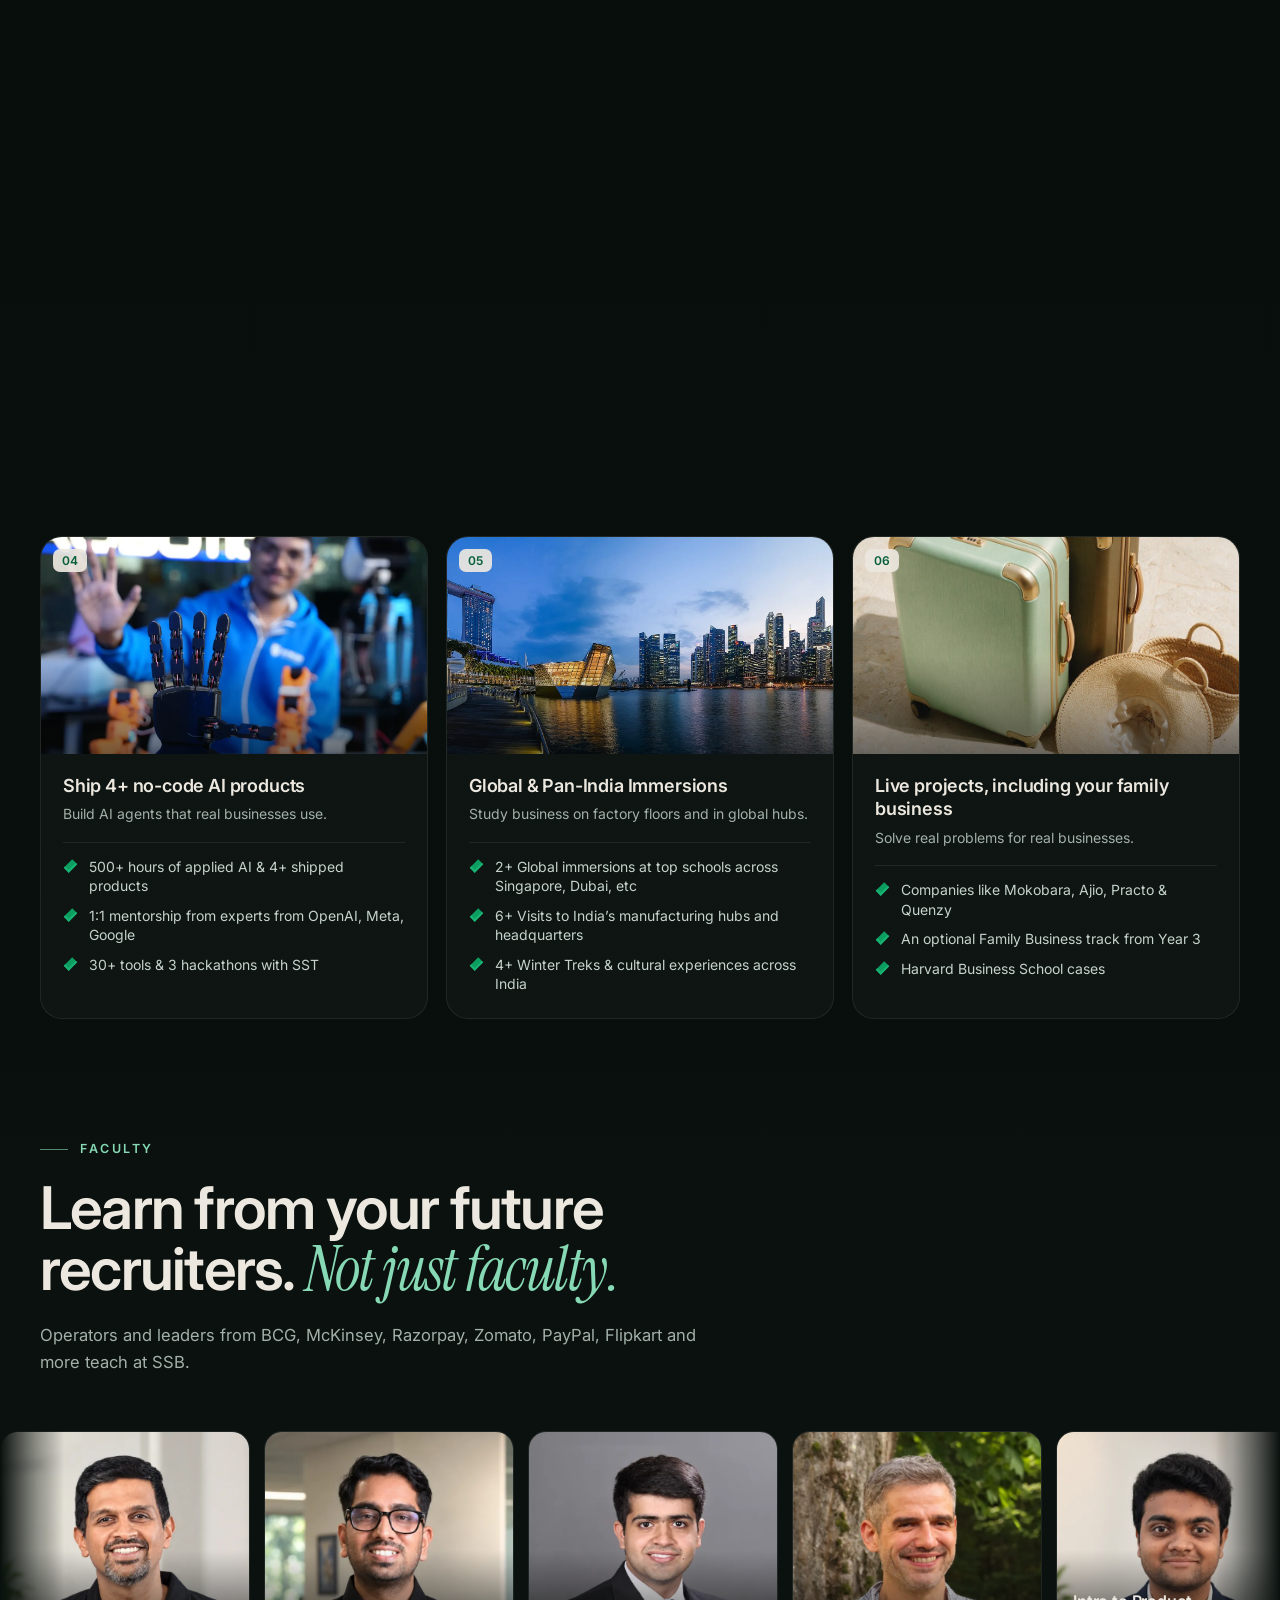
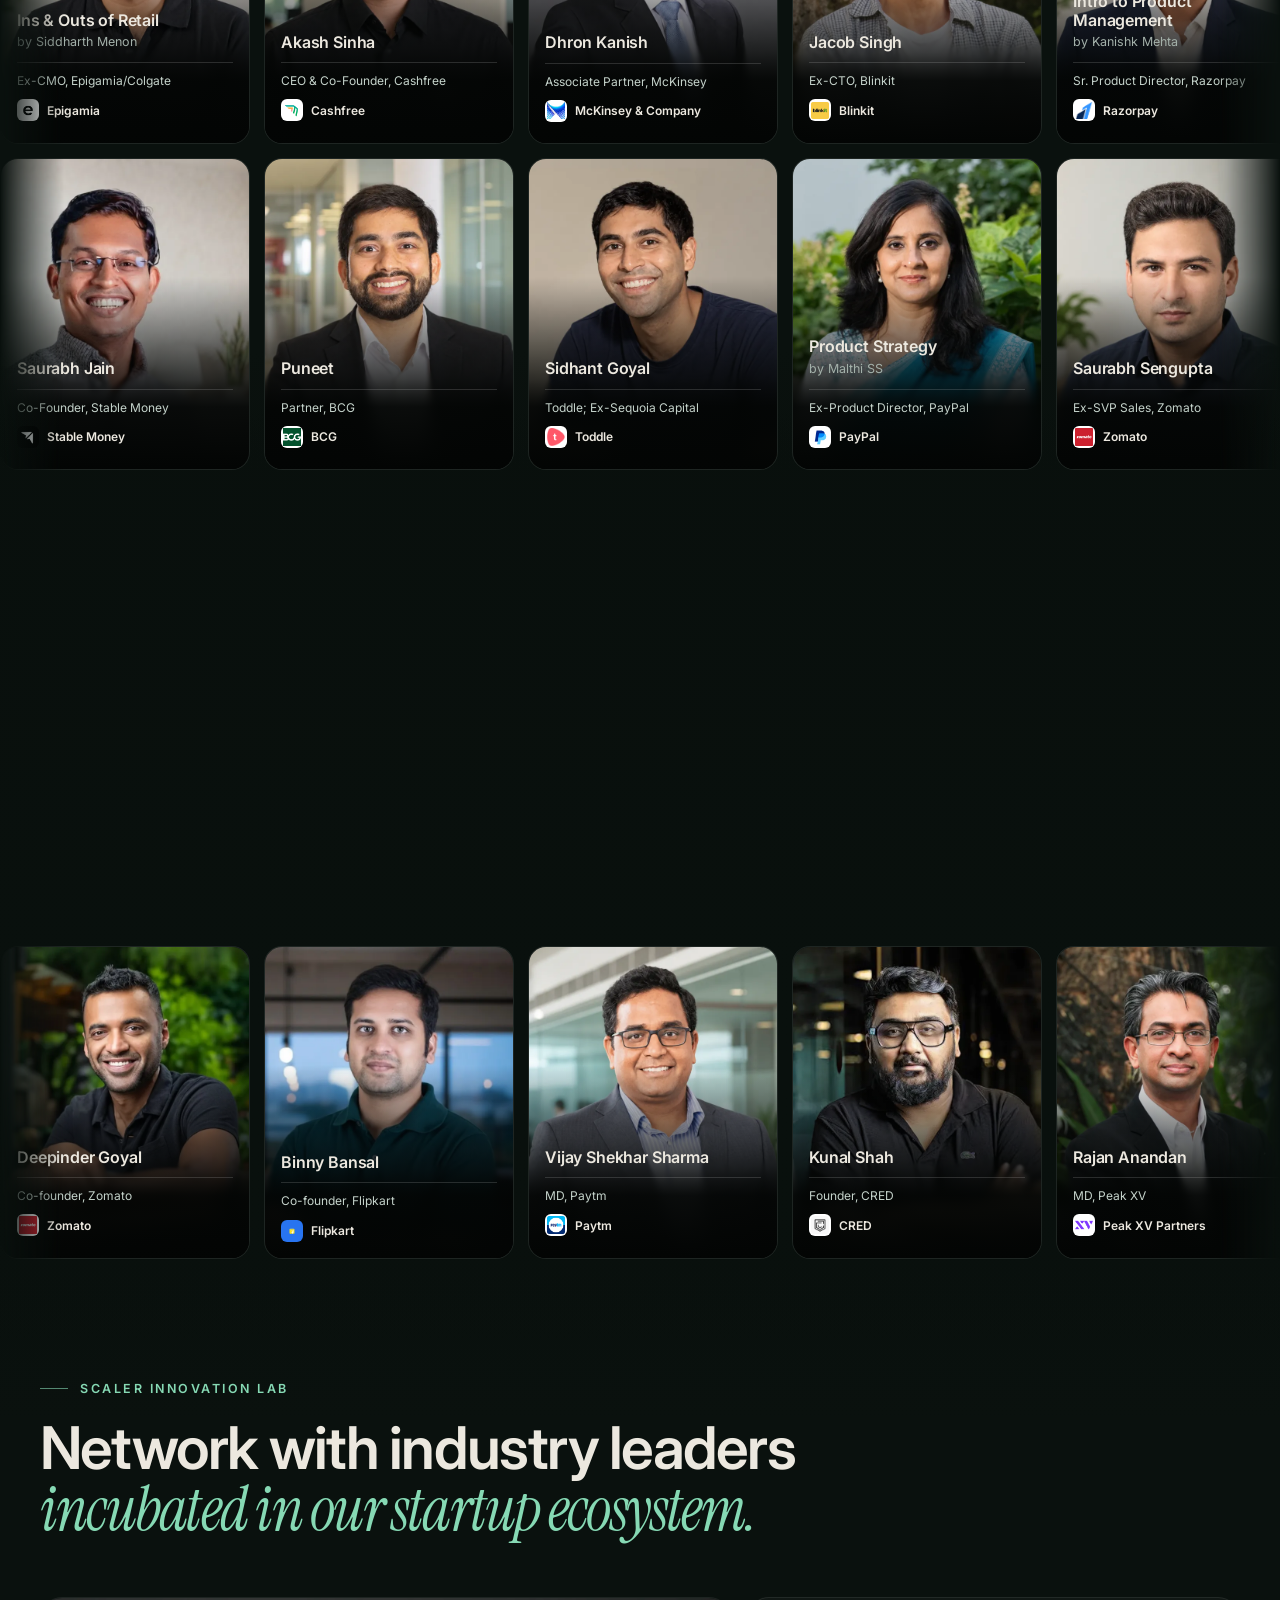
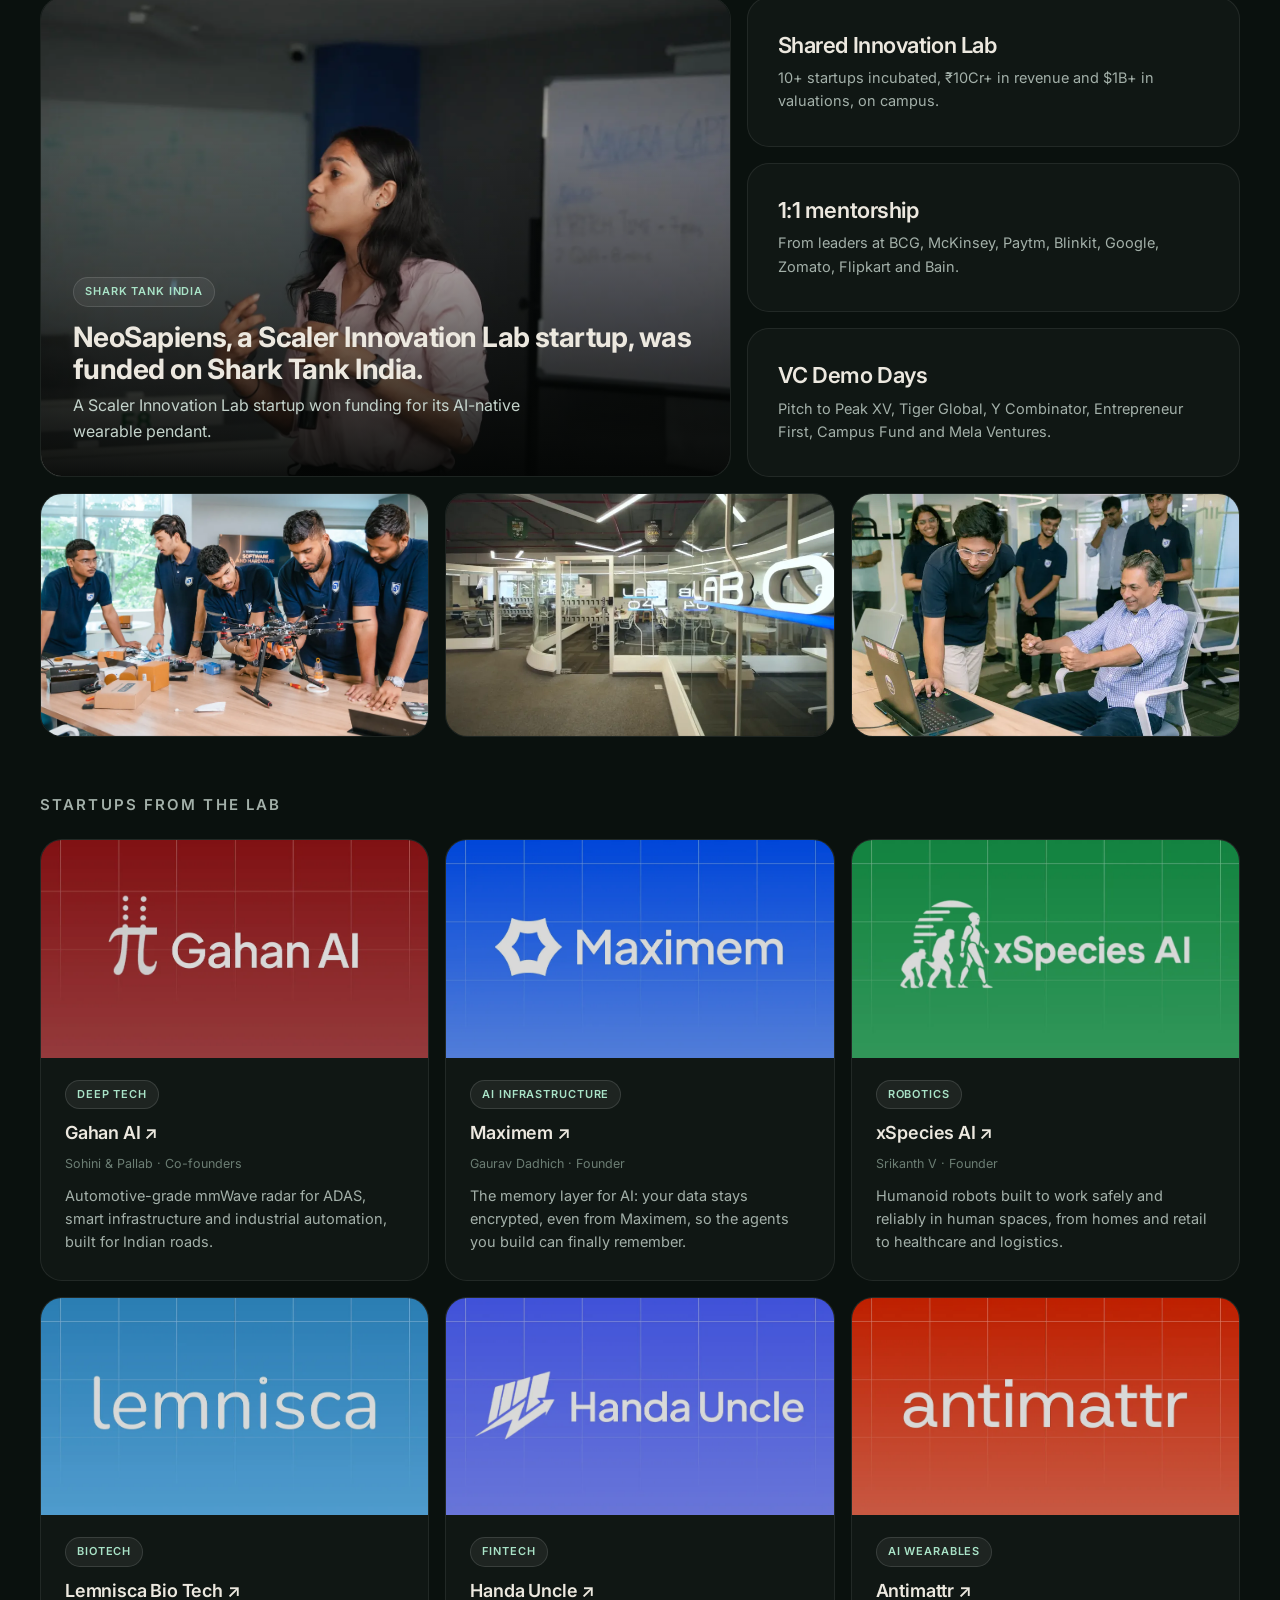
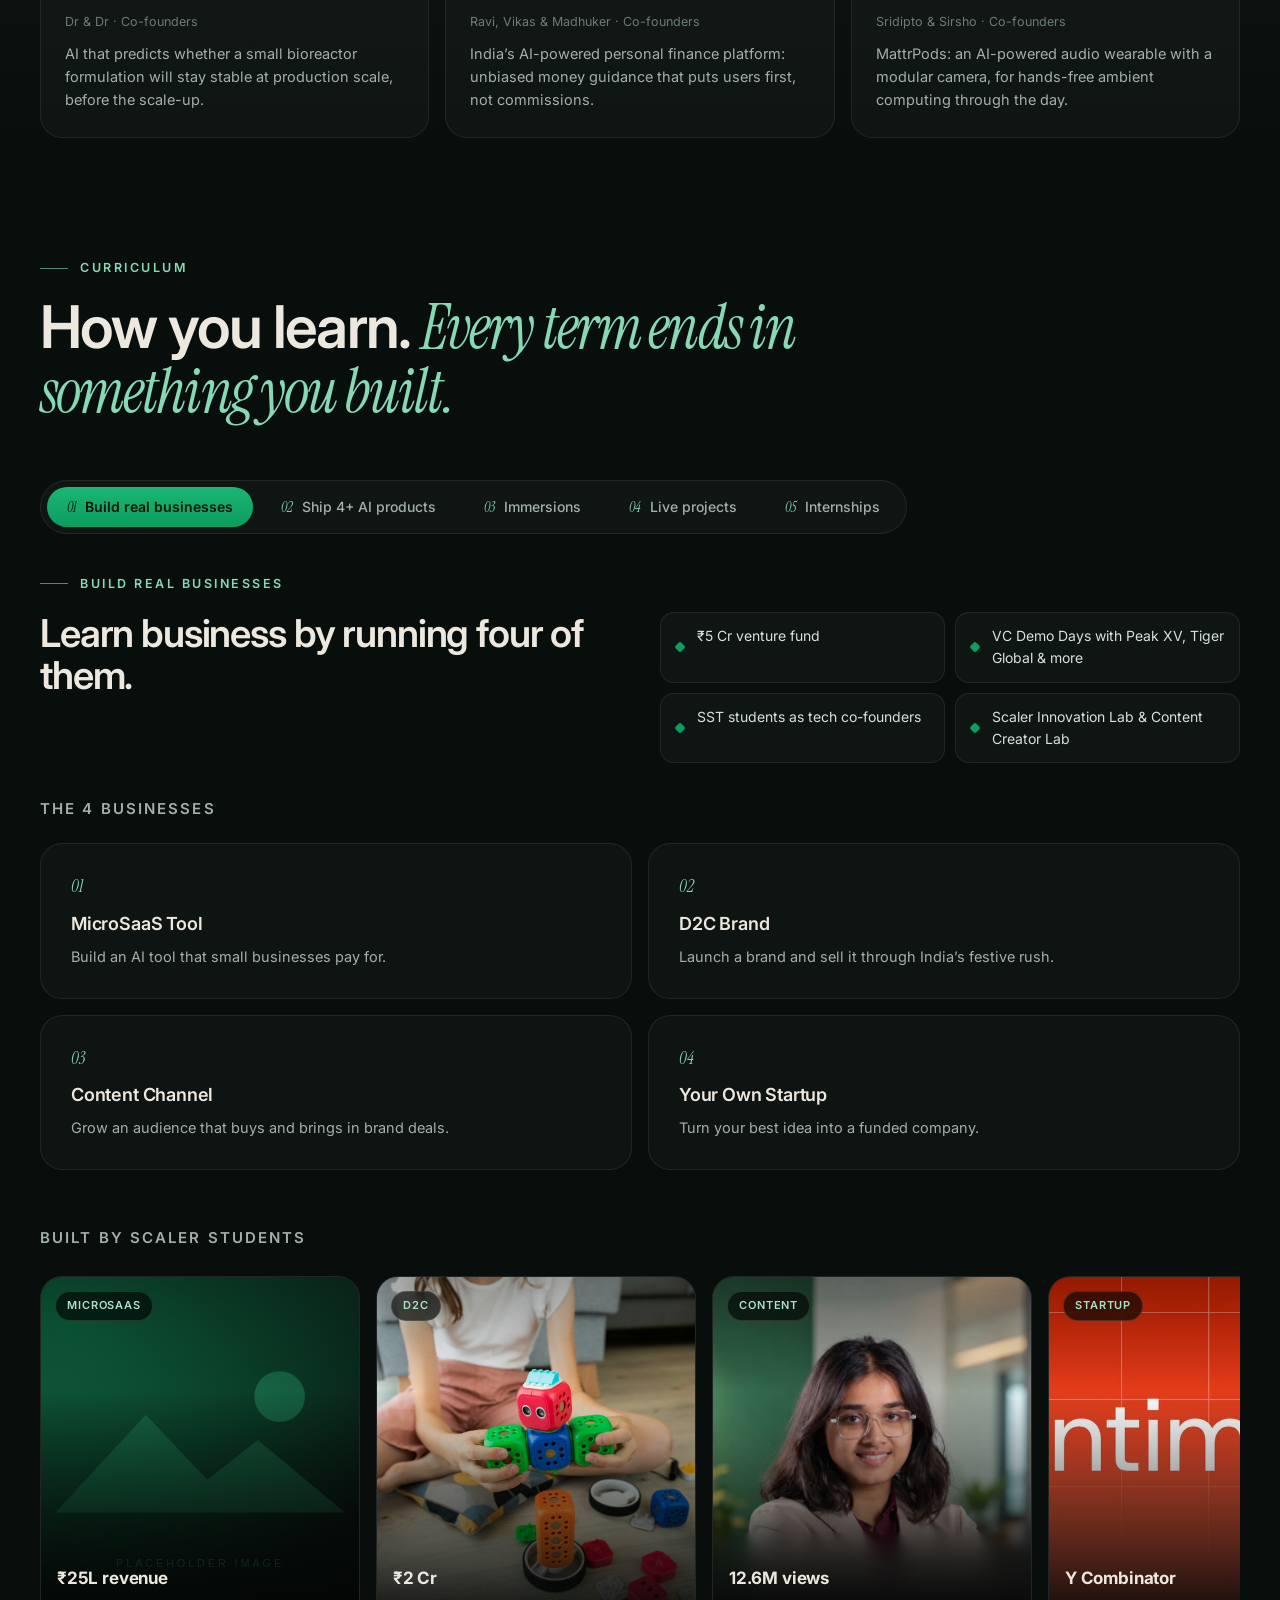
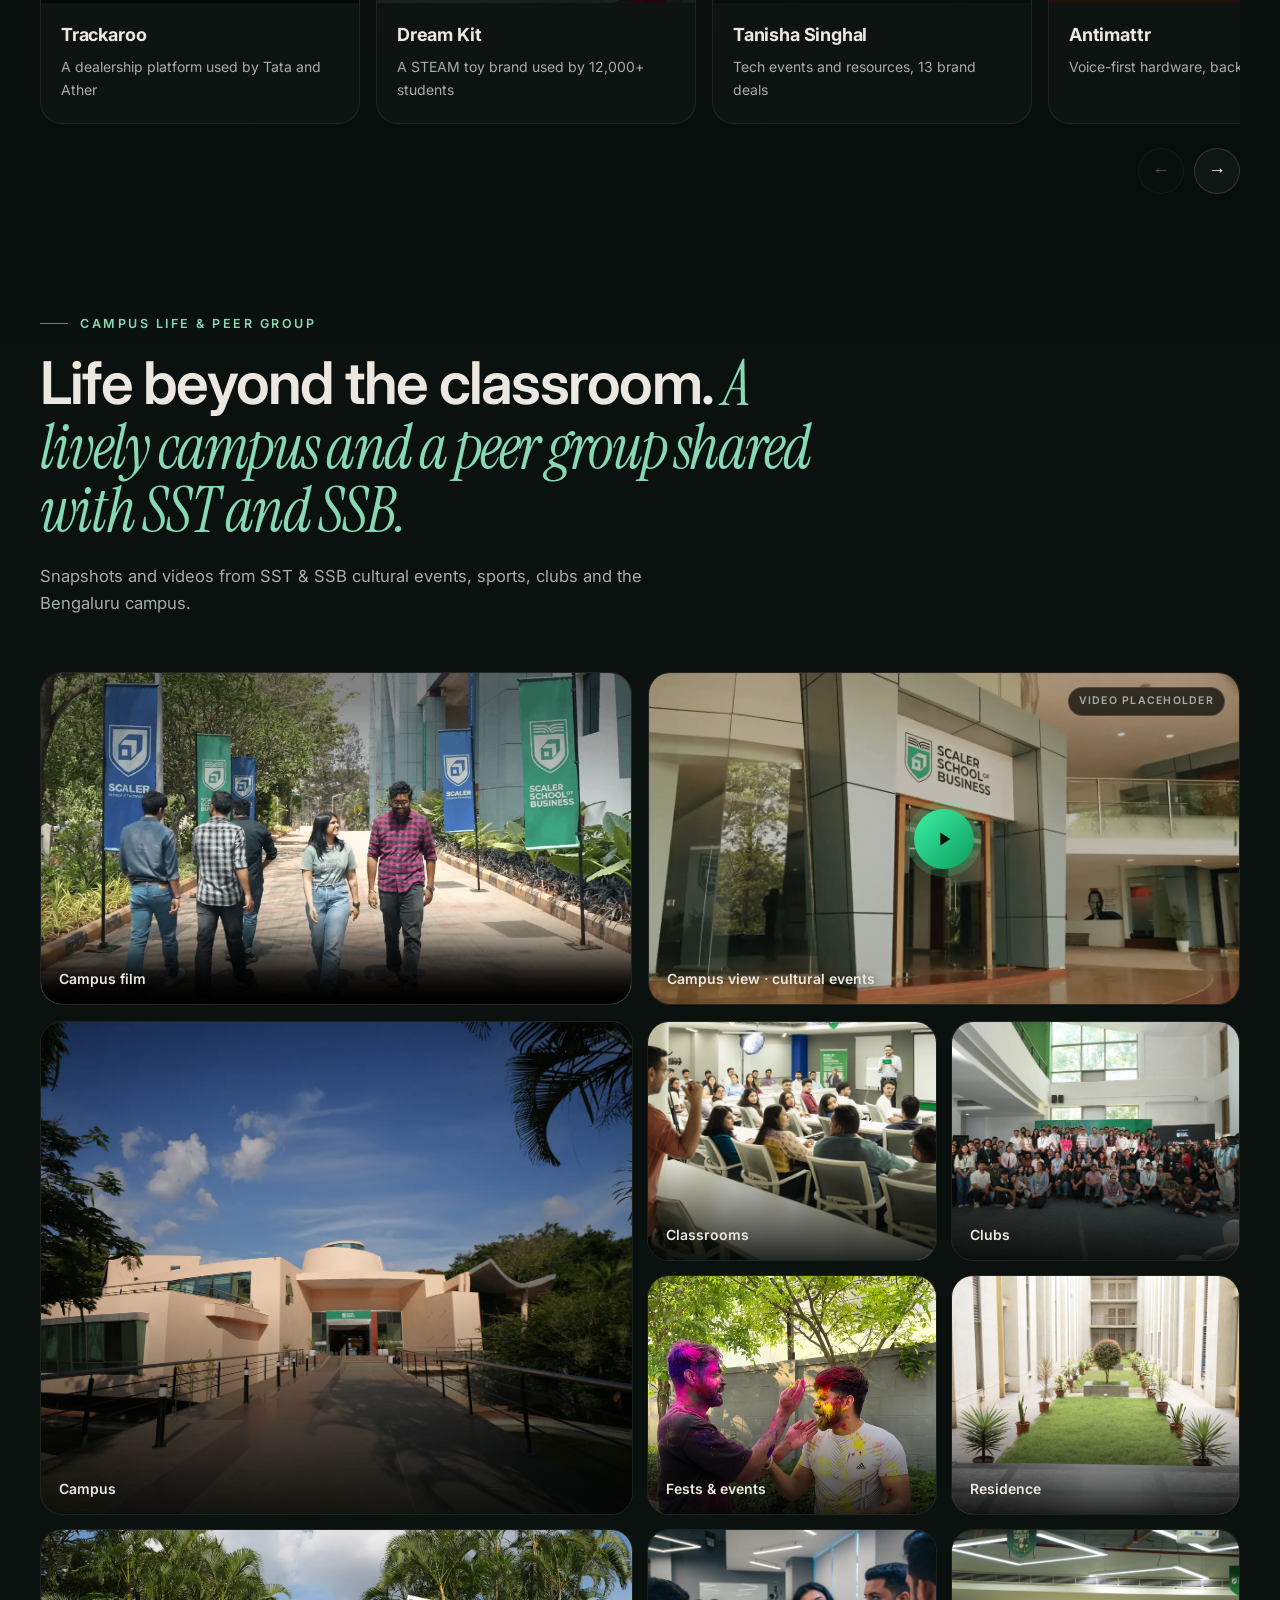
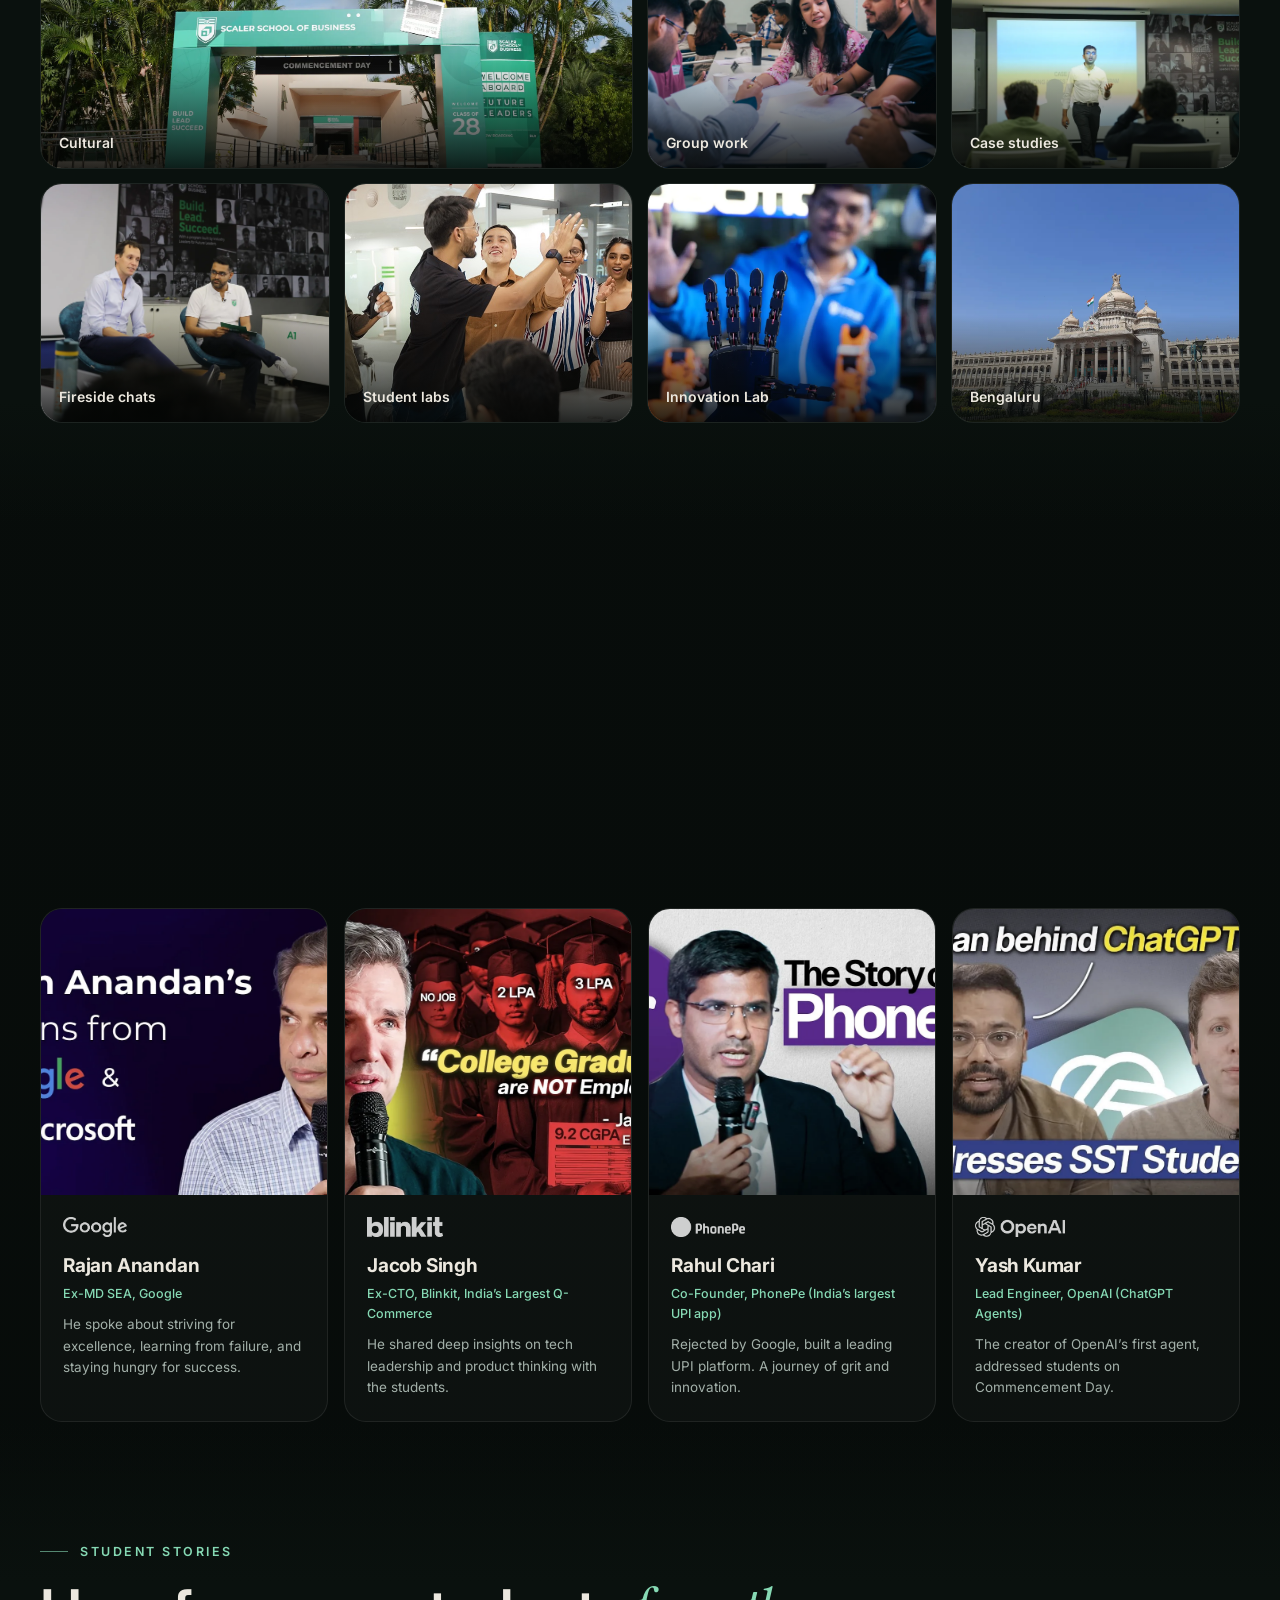
==== commit f63cea74: "Recruiters: each logo in its own rounded tile with a faint border Co-Authored-By: Claude Sonnet 5.5 " ====
--- a/docs/index.html
+++ b/docs/index.html
@@ -10,7 +10,7 @@
 <link rel="preconnect" href="https://fonts.gstatic.com" crossorigin>
 <link href="https://fonts.googleapis.com/css2?family=Inter:wght@400;500;600;700&family=Instrument+Serif:ital@0;1&display=swap" rel="stylesheet">
 <style>.section-nav{position:fixed;top:0;left:0;right:0;transform:translateY(-110%);visibility:hidden}.sticky-cta{position:fixed;left:0;right:0;bottom:0;visibility:hidden}</style>
-<link rel="stylesheet" href="styles.css?v=9e2cc91d">
+<link rel="stylesheet" href="styles.css?v=1f8b2712">
 </head>
 <body>
 
--- a/docs/styles.css
+++ b/docs/styles.css
@@ -883,3 +883,9 @@
 .ph-grid li{padding-top:20px}
 @media (max-width:900px){.ph-grid{grid-template-columns:repeat(2,1fr)!important}}
 .pg-tag{font-family:inherit}
+
+/* ===== v15: recruiter logos as separate rounded tiles with a faint border ===== */
+.logo-wall{gap:12px;background:none;border:0;border-radius:0;overflow:visible}
+.logo-wall>img{border:1px solid #dde4e0;border-radius:14px;box-shadow:0 1px 0 rgba(255,255,255,.5) inset,0 6px 18px rgba(0,0,0,.18);transition:transform .25s,box-shadow .25s,background .25s}
+.logo-wall>img:hover{transform:translateY(-2px);box-shadow:0 1px 0 rgba(255,255,255,.5) inset,0 10px 24px rgba(0,0,0,.28)}
+@media (max-width:640px){.logo-wall{gap:10px}.logo-wall>img{border-radius:12px}}
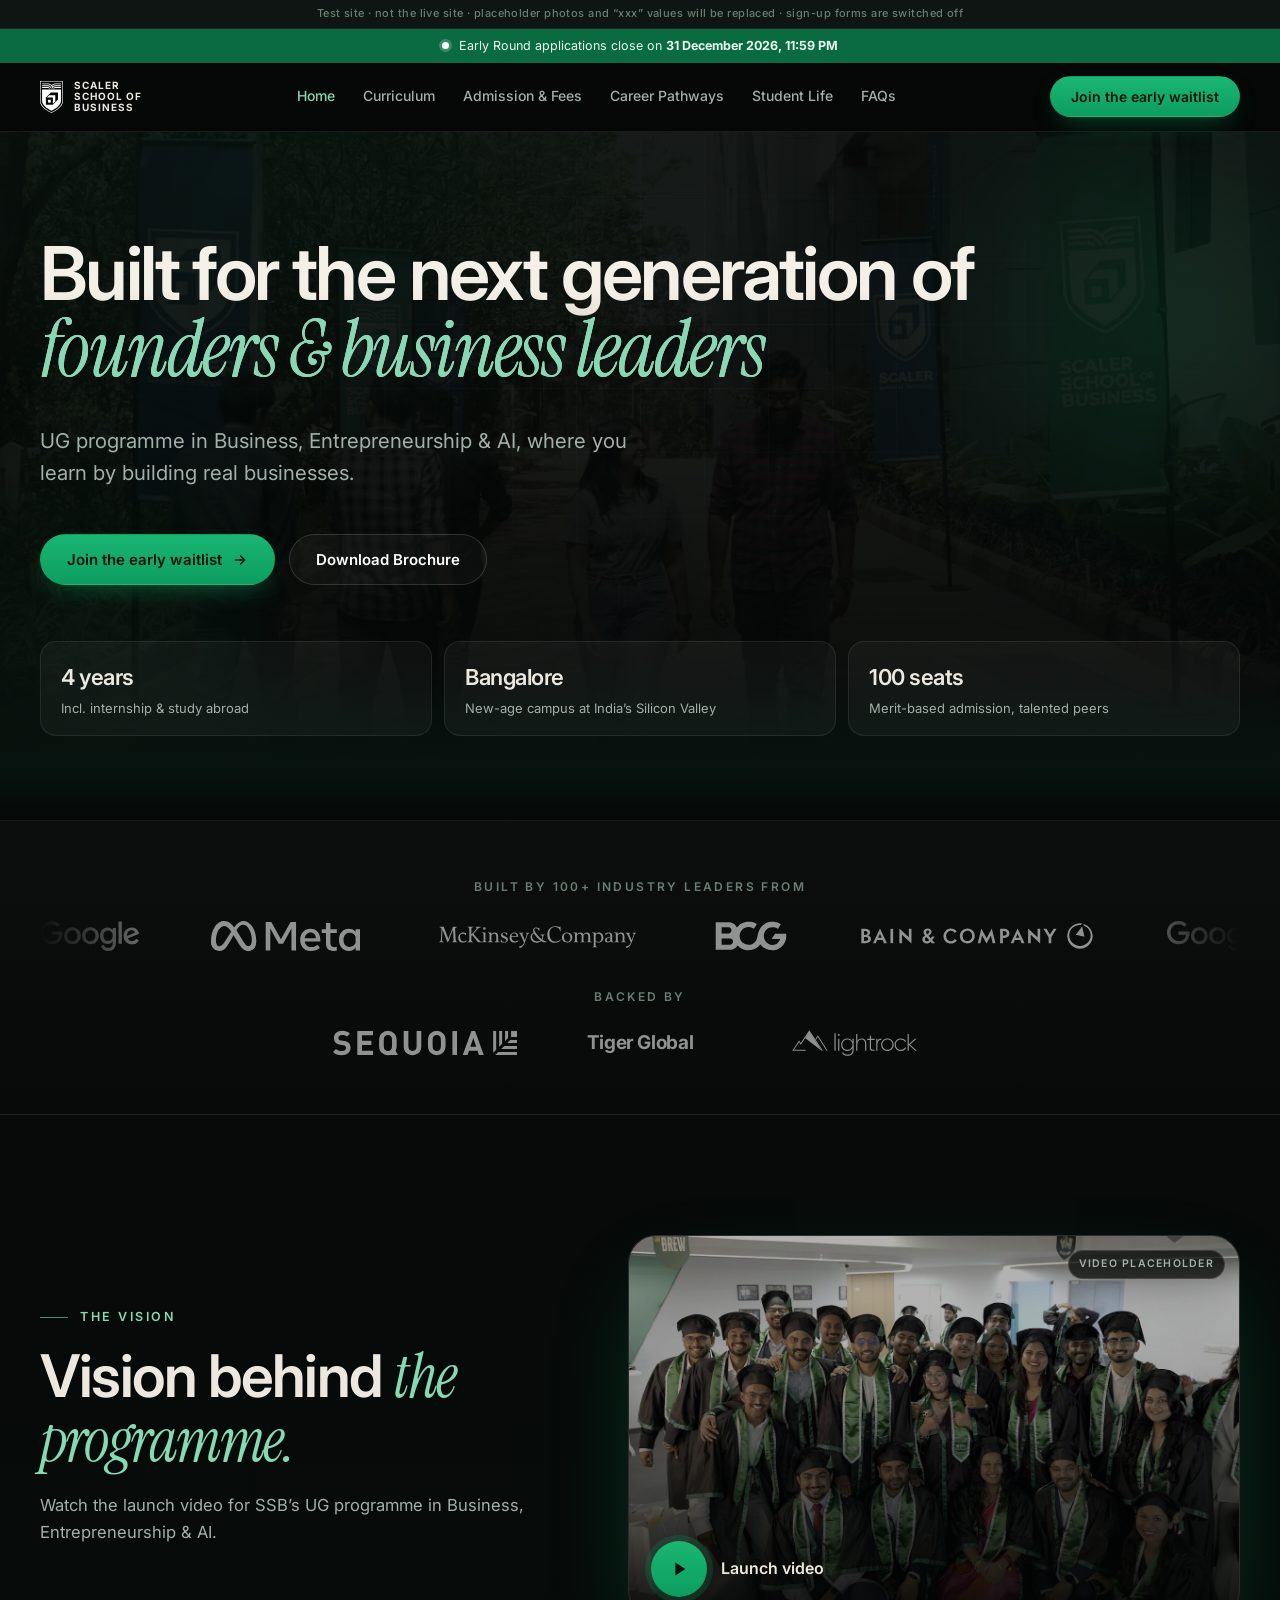
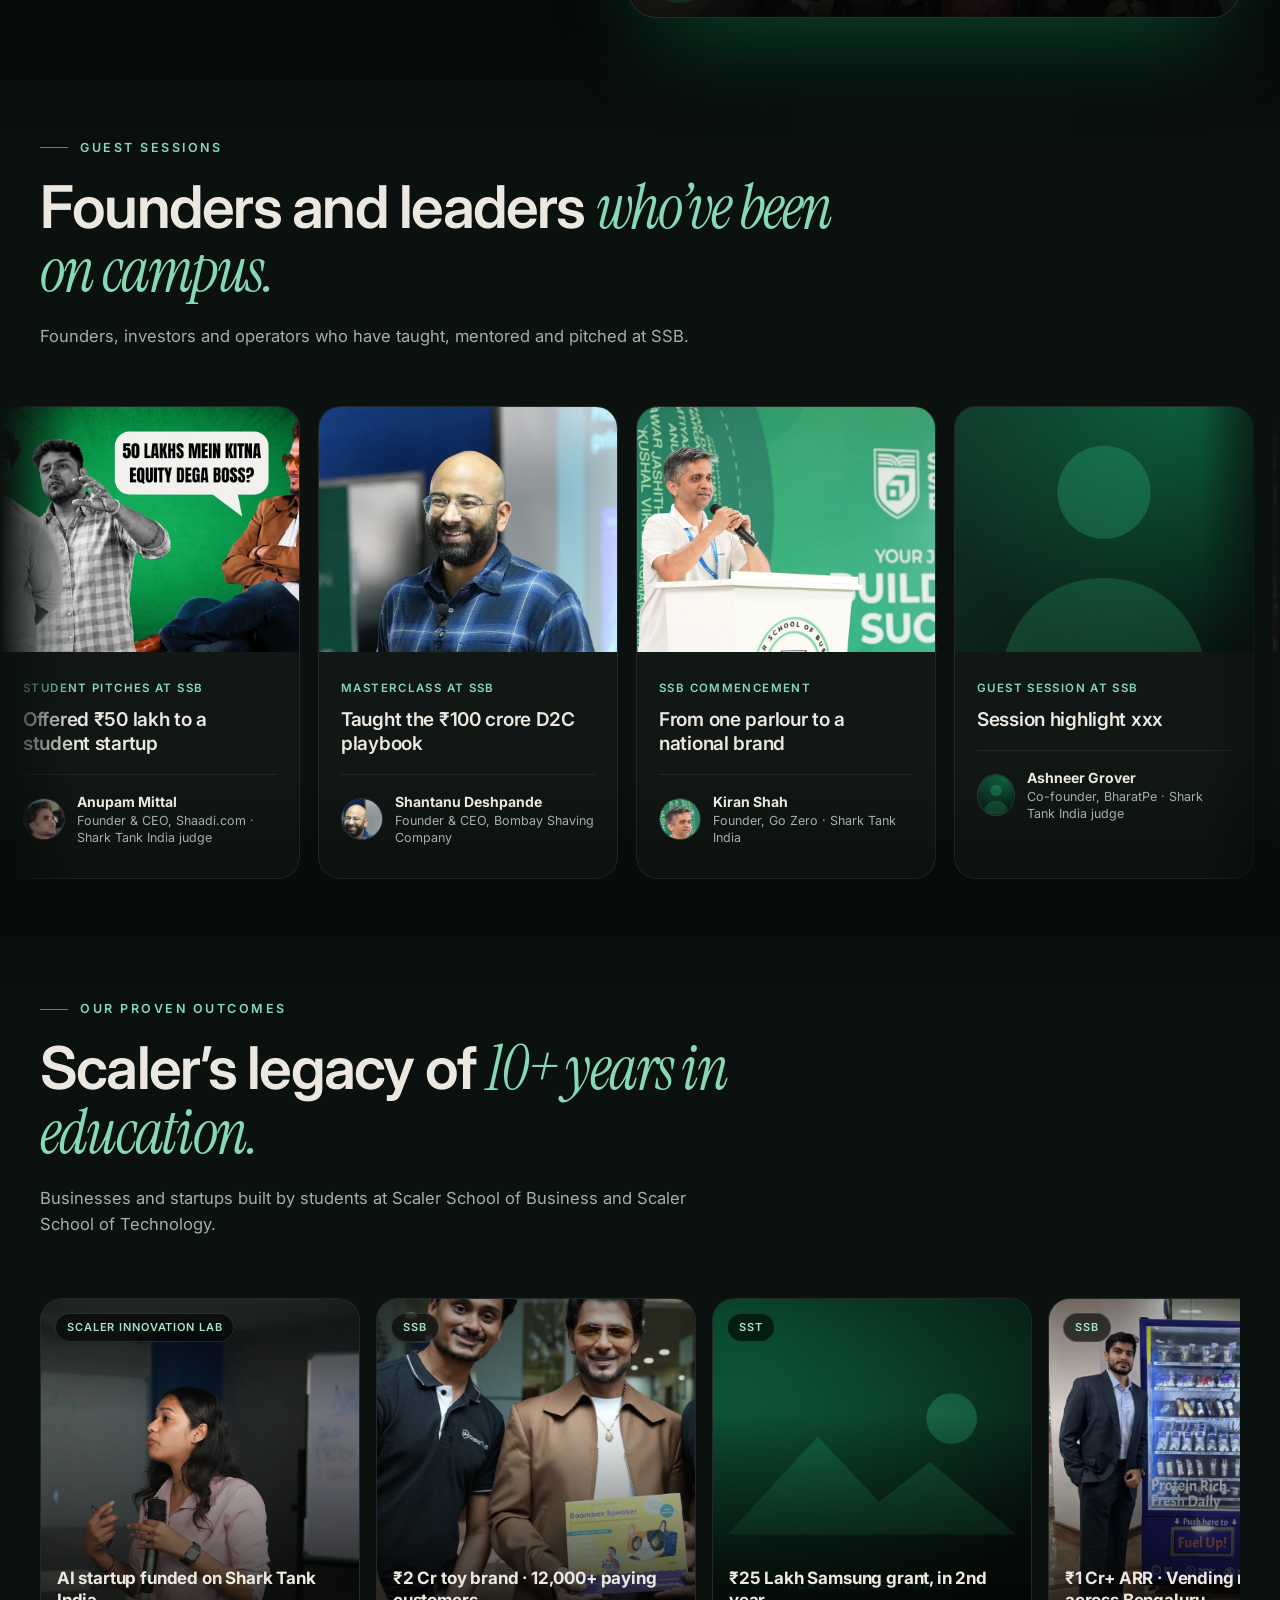
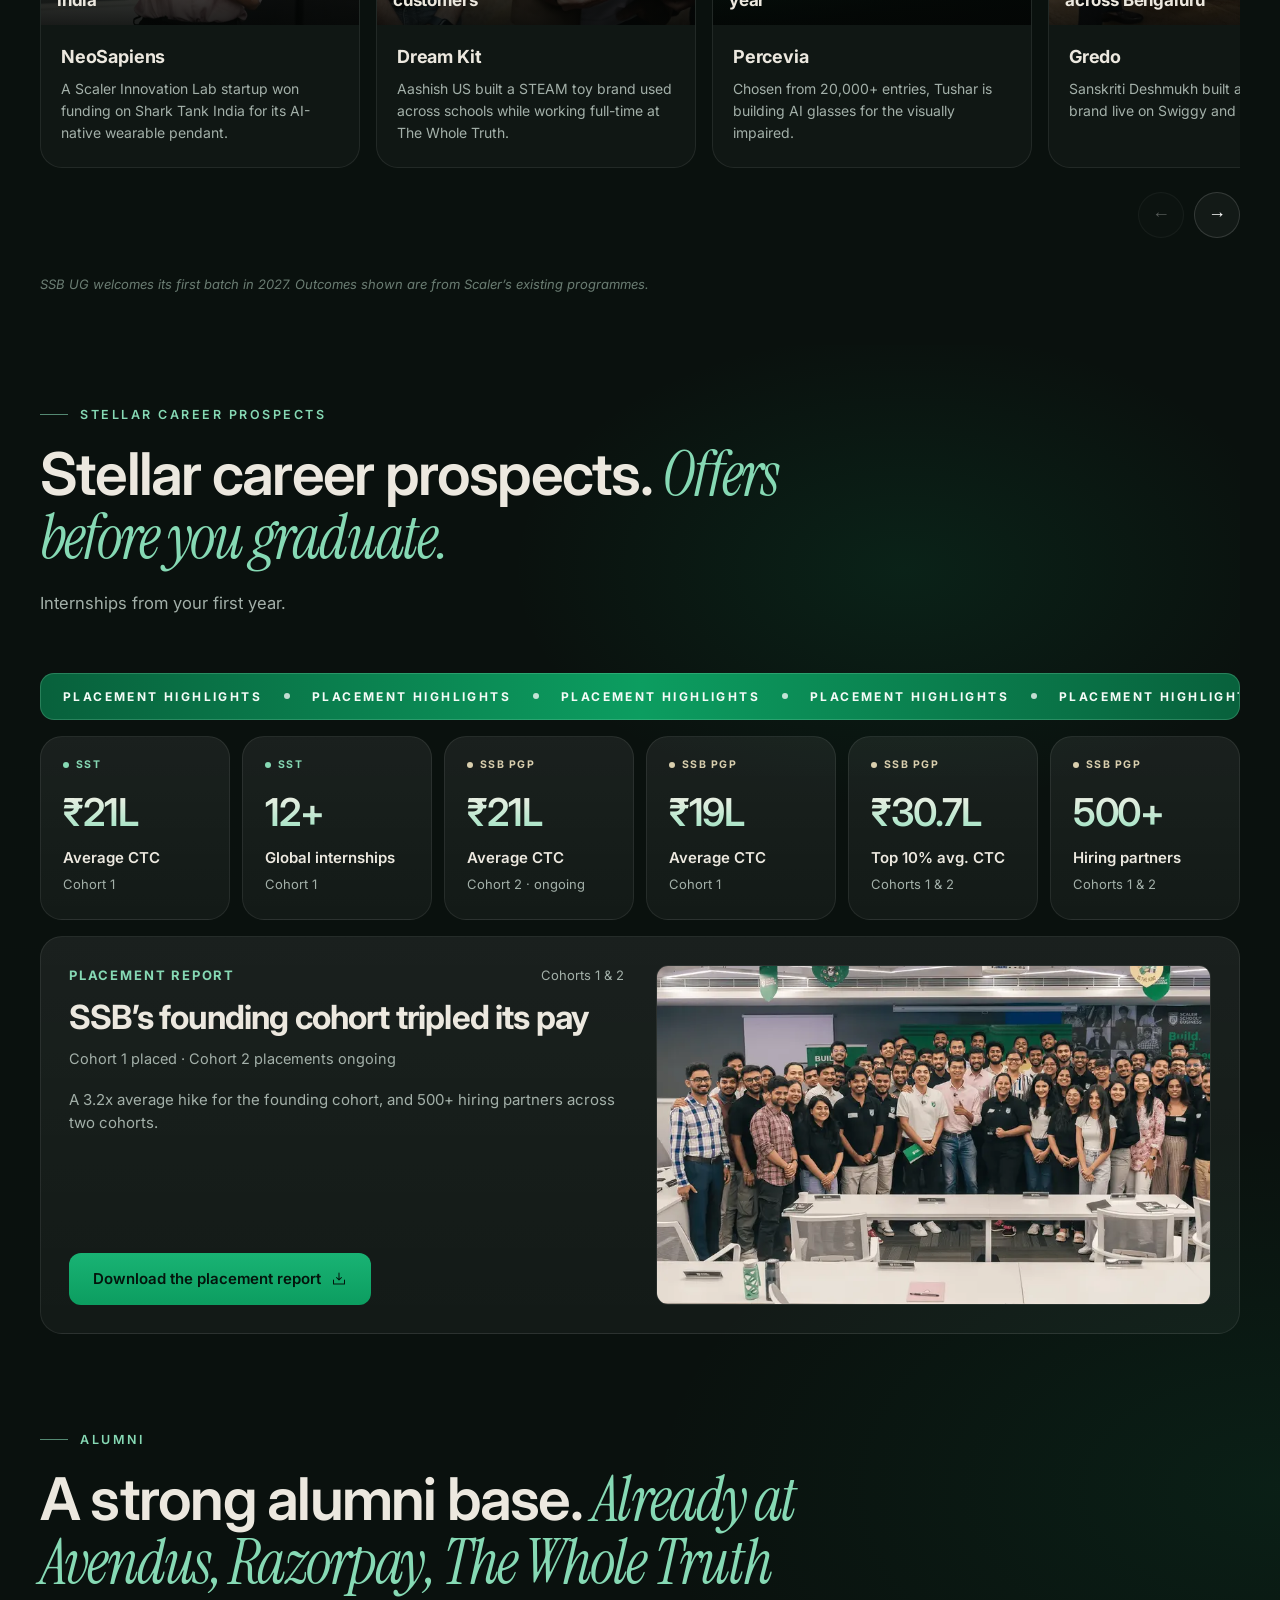
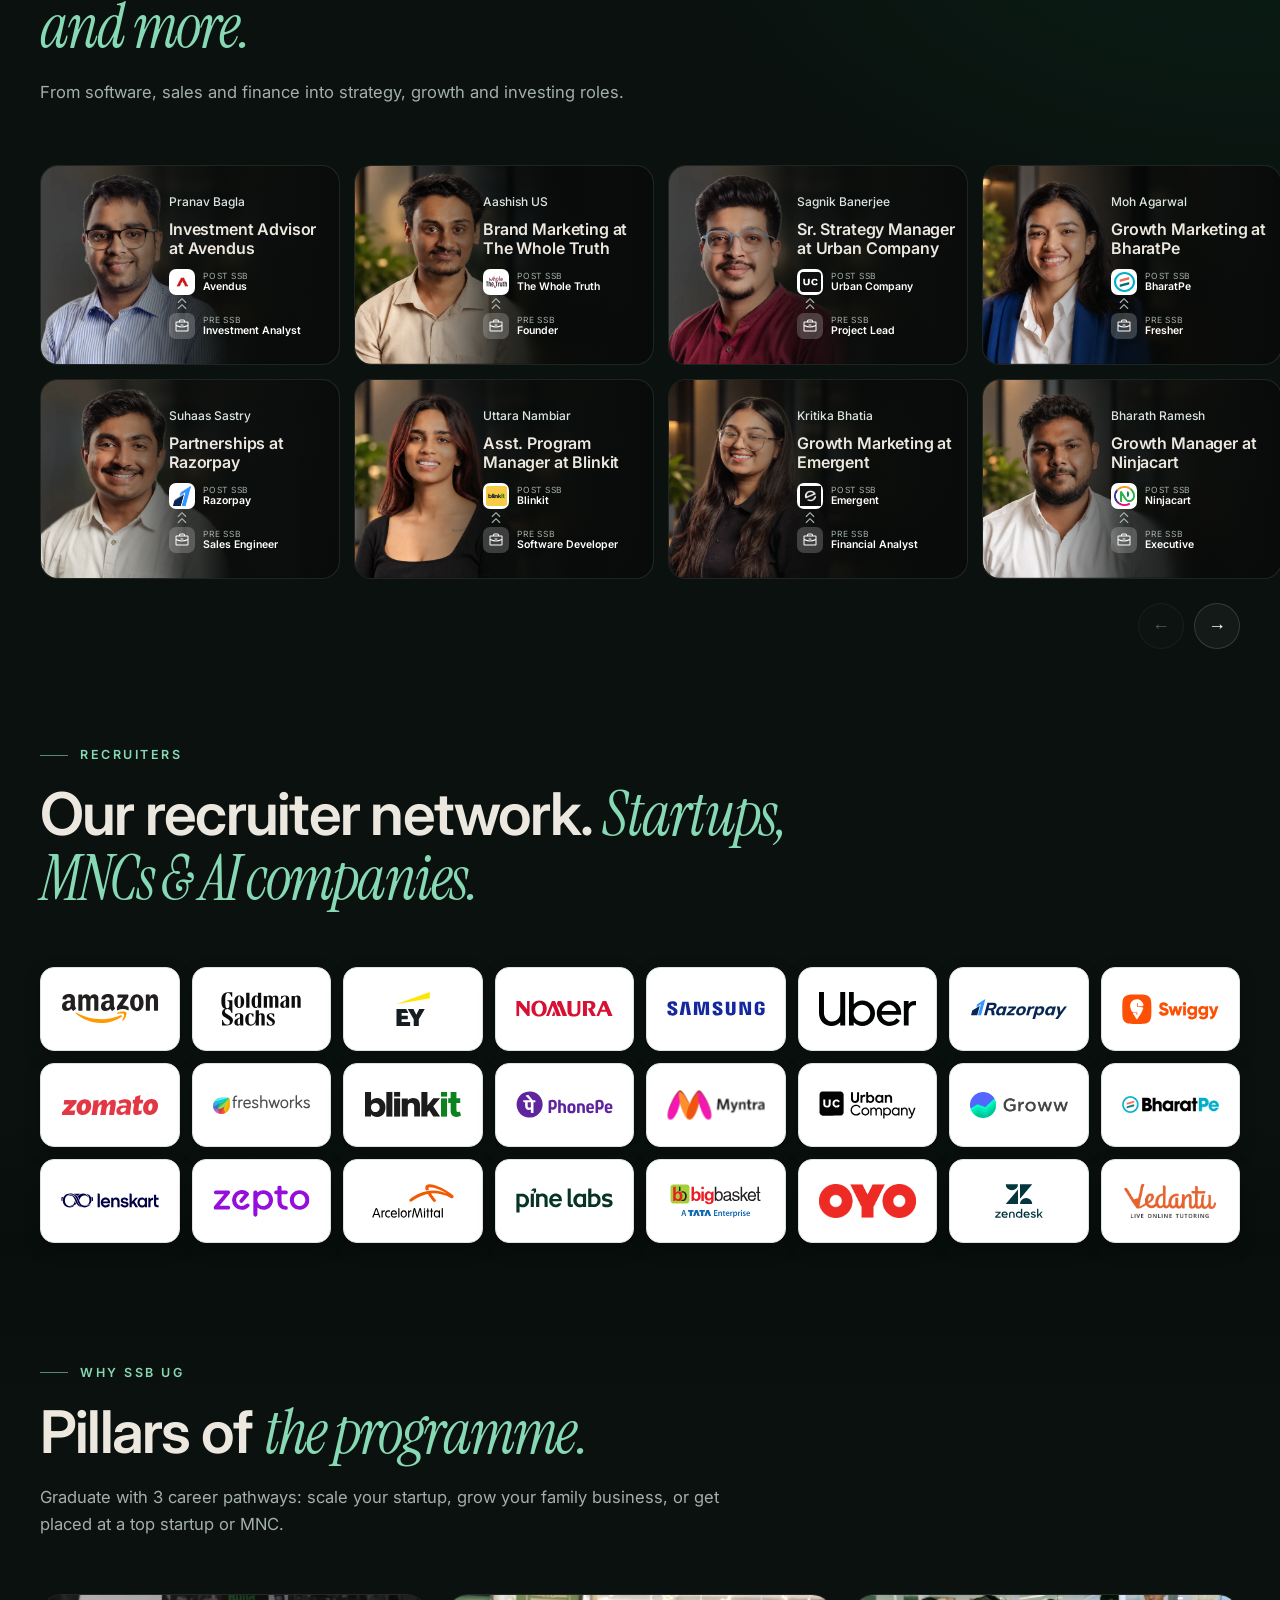
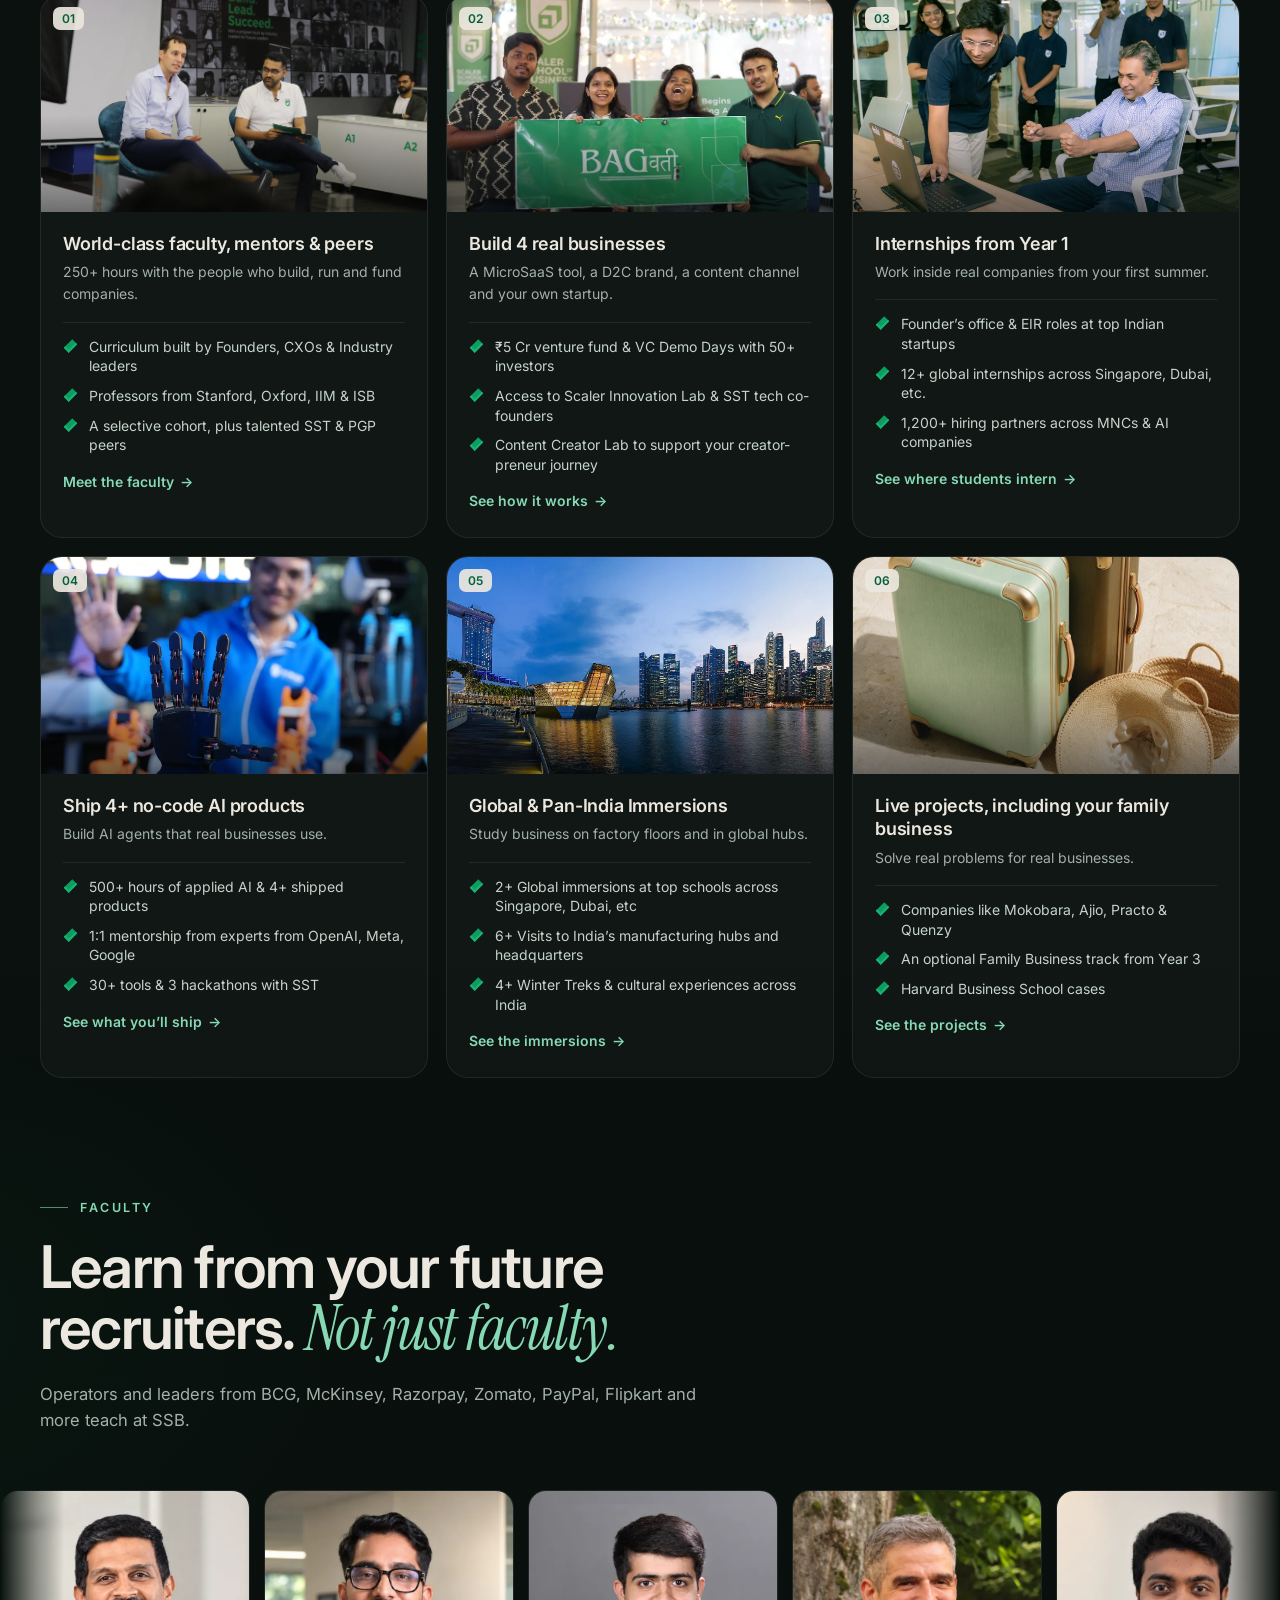
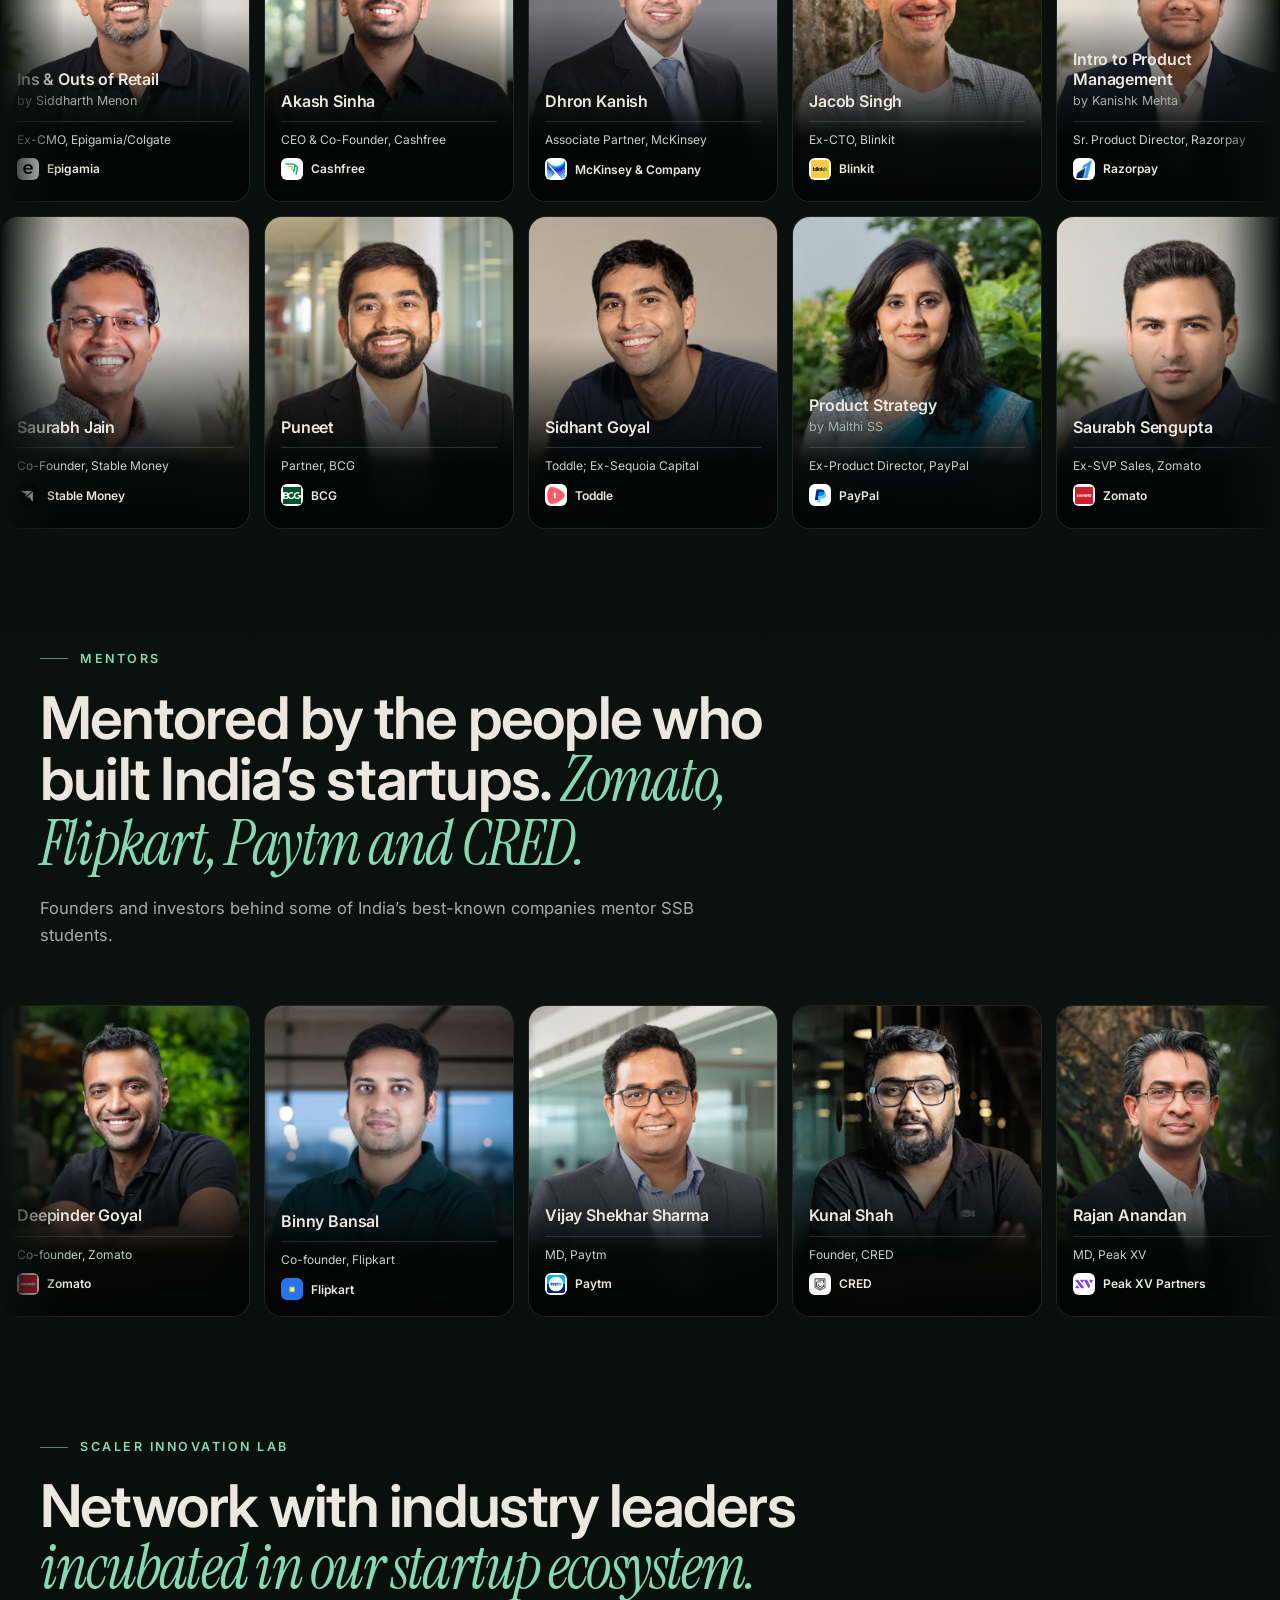
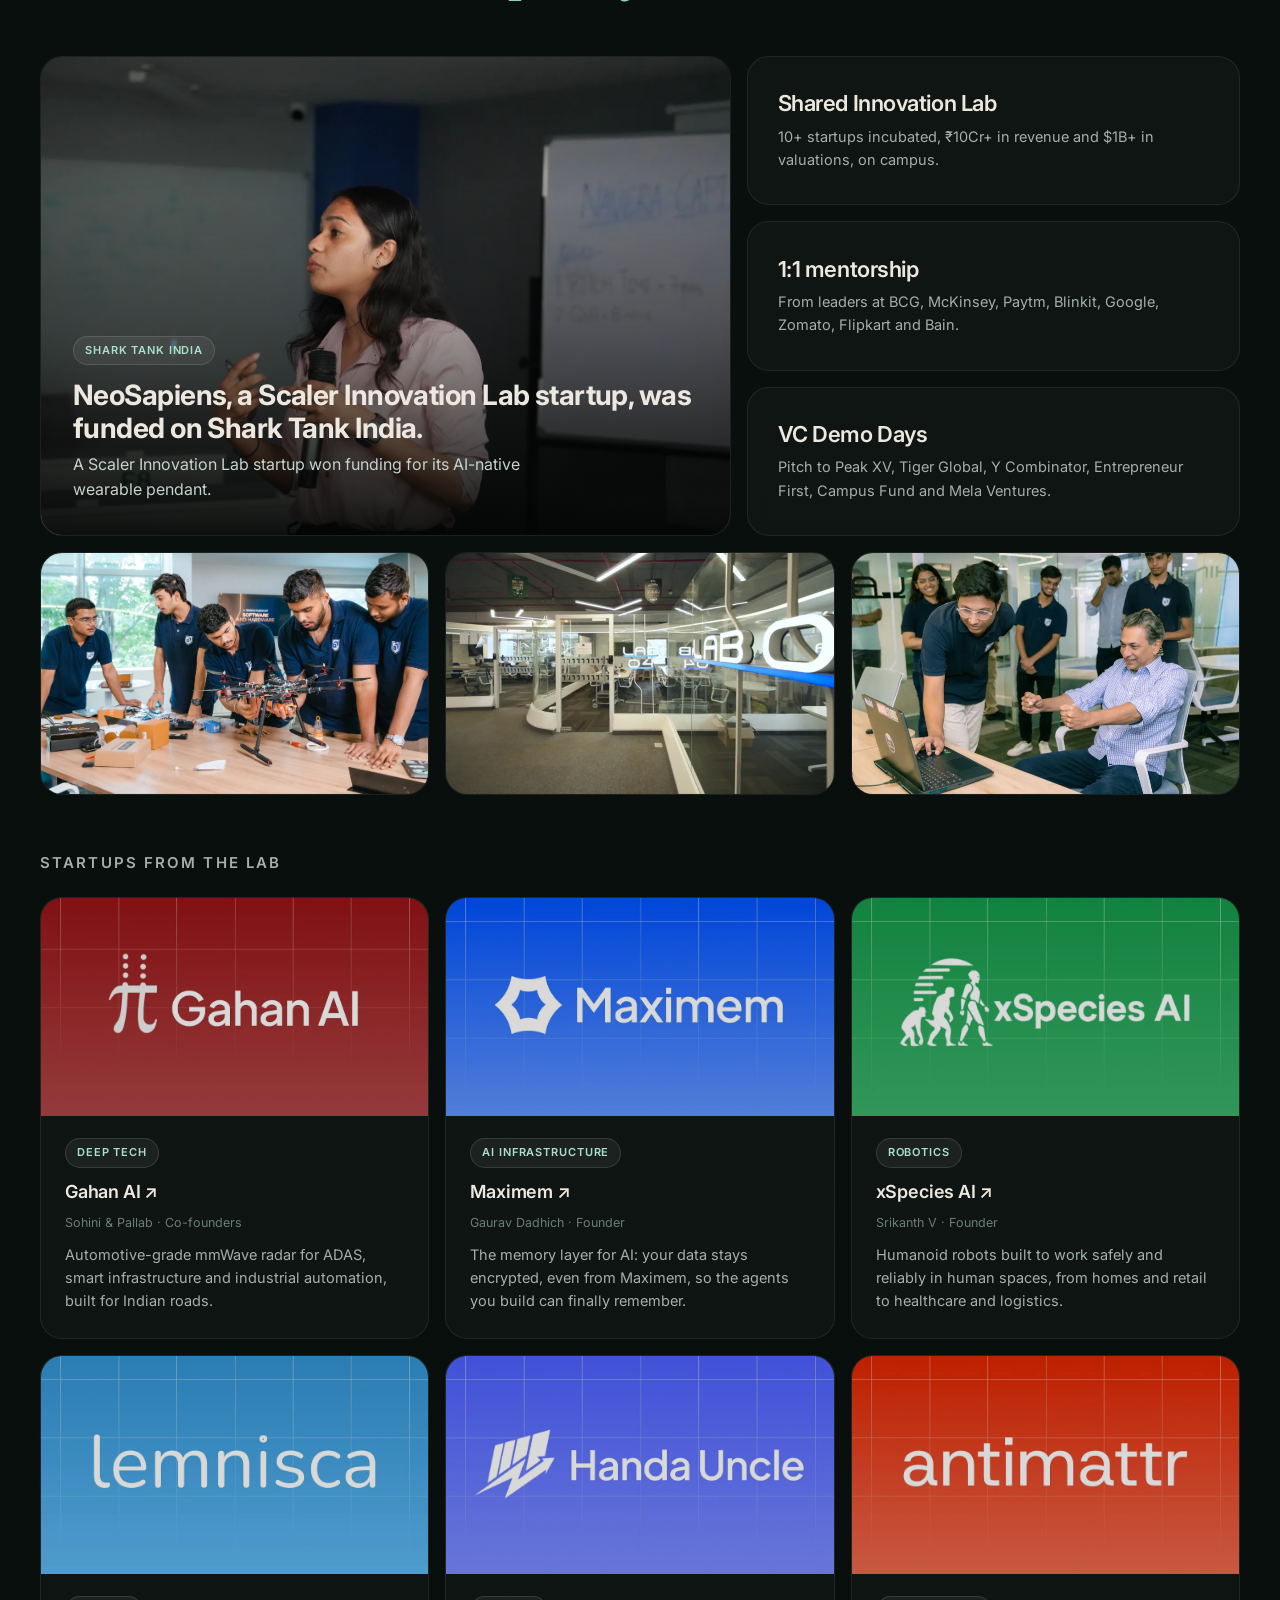
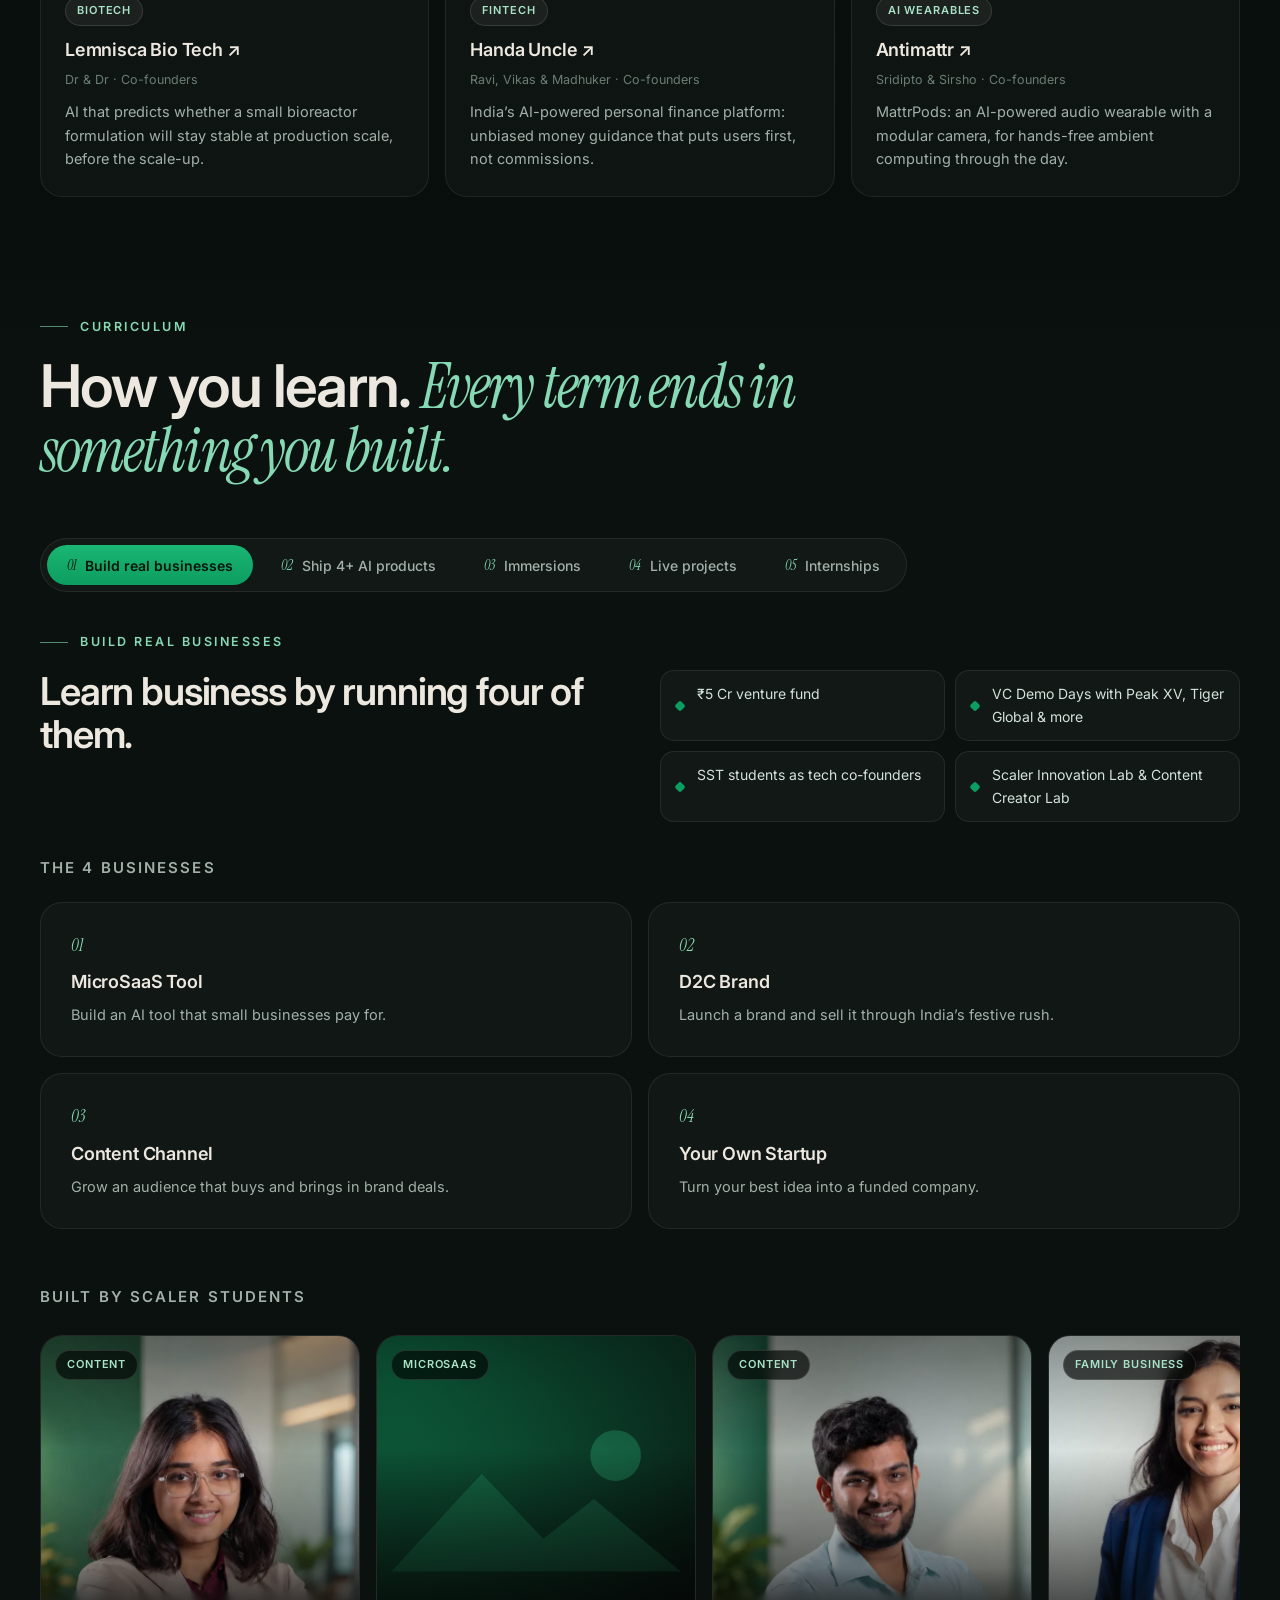
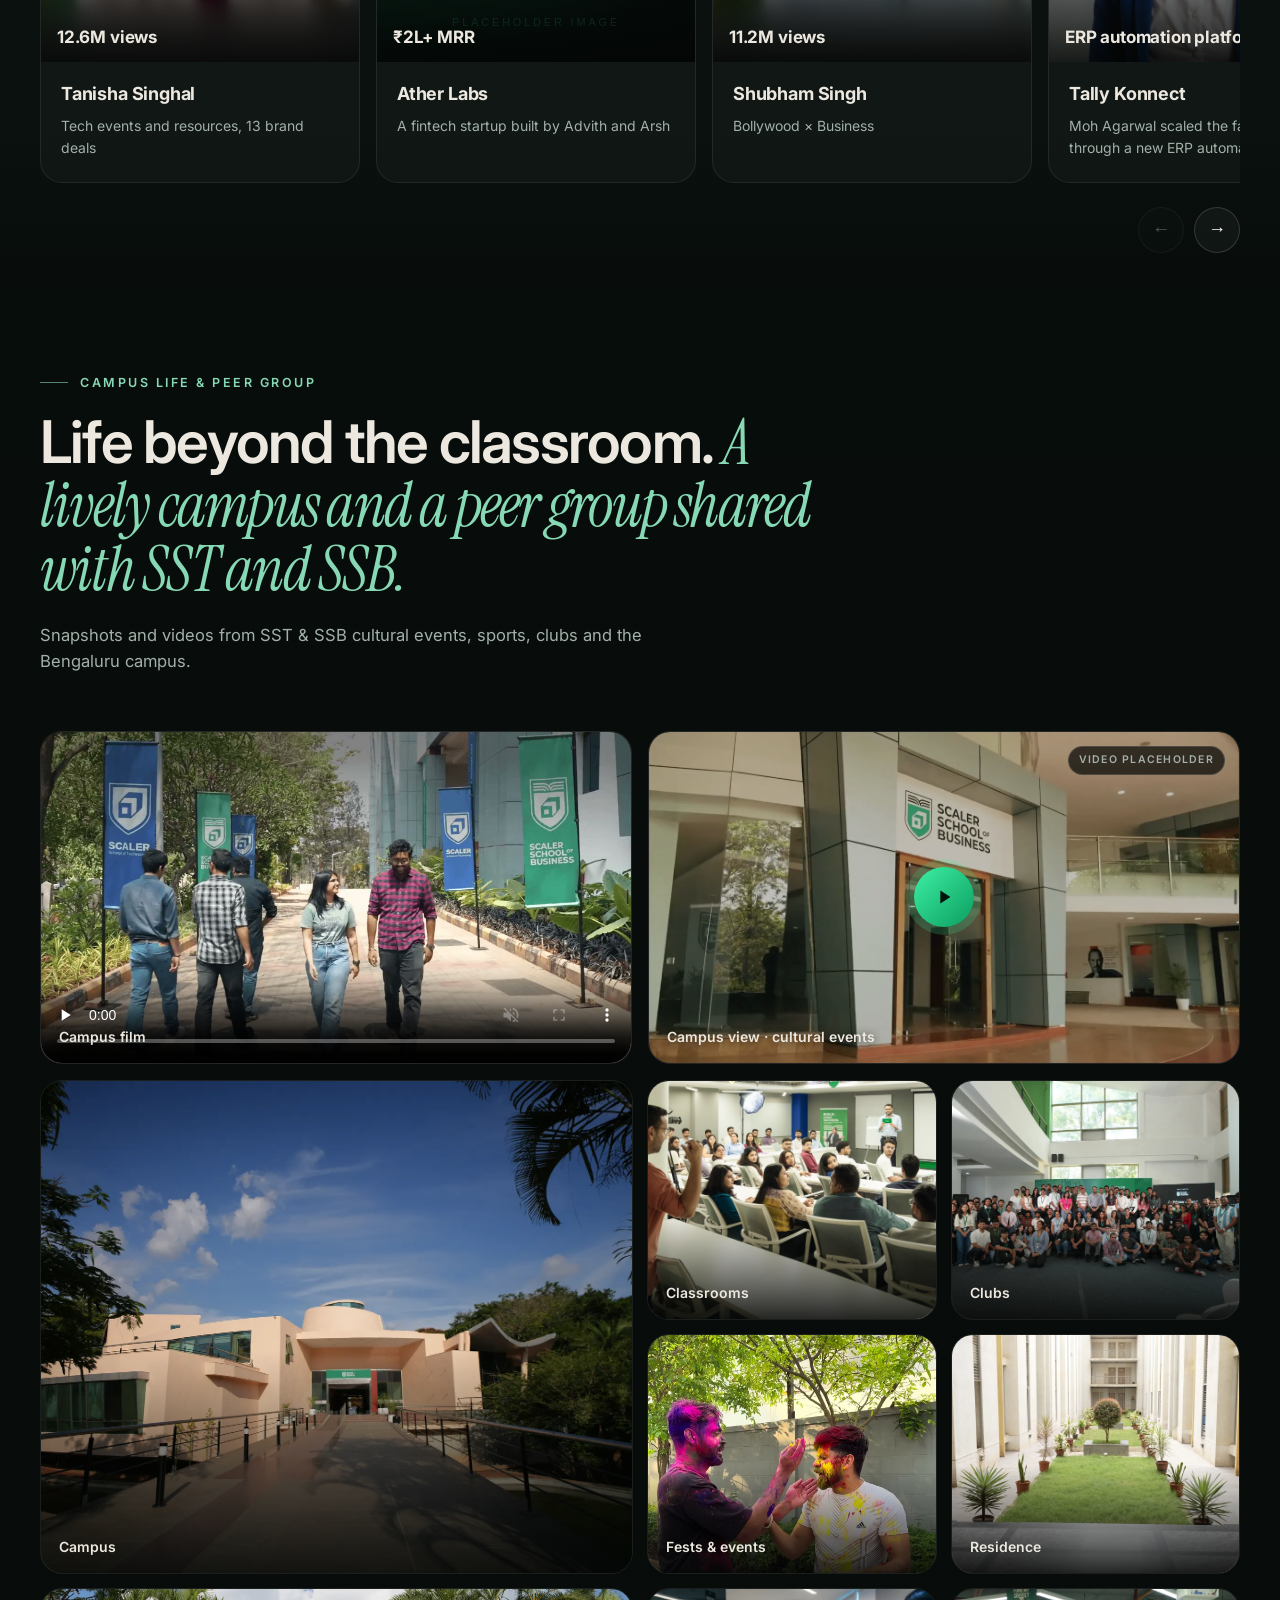
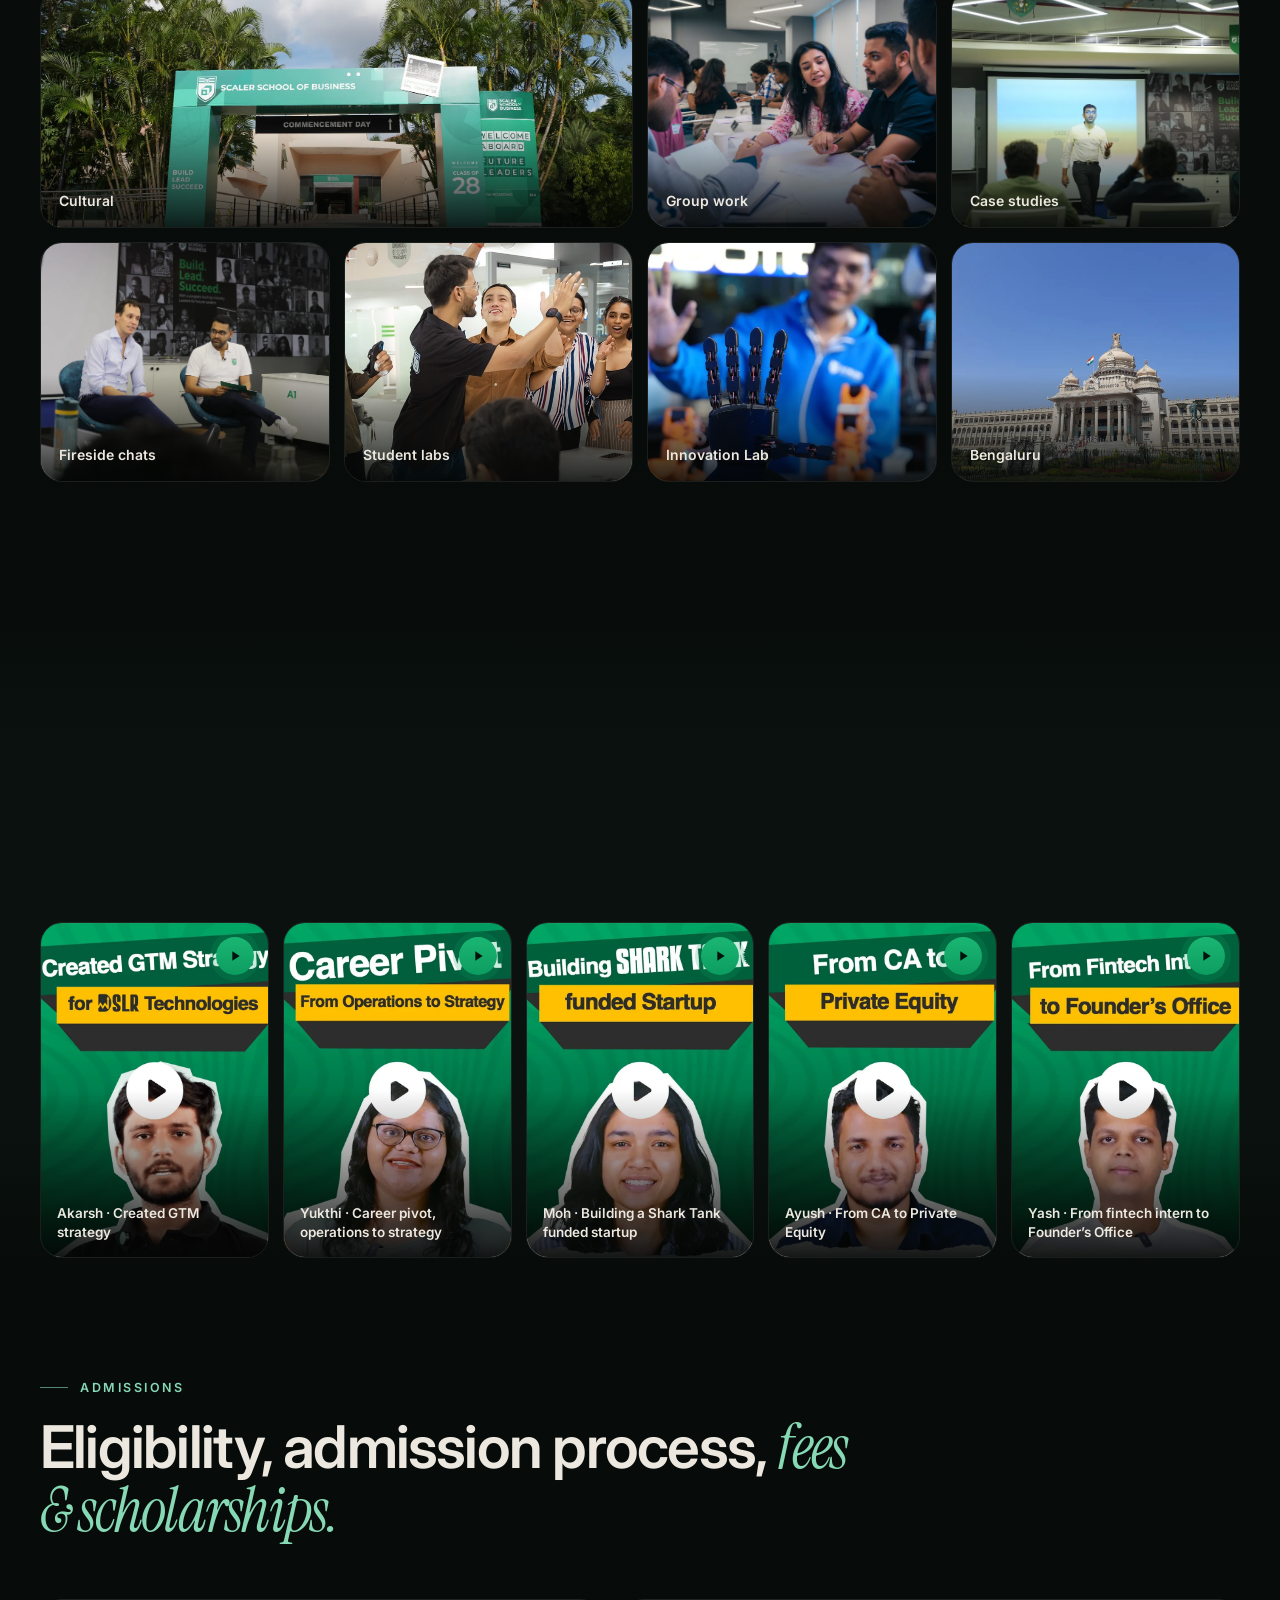
==== commit 1ed215c0: "De-duplicate sections: drop proof bar, merge guest marquee + mentor sessions, outcomes = startups on" ====
--- a/docs/index.html
+++ b/docs/index.html
@@ -10,7 +10,7 @@
 <link rel="preconnect" href="https://fonts.gstatic.com" crossorigin>
 <link href="https://fonts.googleapis.com/css2?family=Inter:wght@400;500;600;700&family=Instrument+Serif:ital@0;1&display=swap" rel="stylesheet">
 <style>.section-nav{position:fixed;top:0;left:0;right:0;transform:translateY(-110%);visibility:hidden}.sticky-cta{position:fixed;left:0;right:0;bottom:0;visibility:hidden}</style>
-<link rel="stylesheet" href="styles.css?v=1f8b2712">
+<link rel="stylesheet" href="styles.css?v=1b8e2f30">
 </head>
 <body>
 
@@ -41,7 +41,7 @@
 <nav class="section-nav" id="section-nav" aria-label="Sections of the page">
   <div class="wrap sn-wrap">
     <a class="sn-home" href="#top" aria-label="Scaler School of Business, top"><img src="assets/logos/ssb.svg" alt=""></a>
-    <ul class="sn-list"><li><a class="sn-link" data-spy href="#outcomes">Outcomes</a></li><li><a class="sn-link" data-spy href="#alumni">Alumni</a></li><li><a class="sn-link" data-spy href="#recruiters">Recruiters</a></li><li><a class="sn-link" data-spy href="#why-ssb">Highlights</a></li><li><a class="sn-link" data-spy href="#faculty-list">Faculty</a></li><li><a class="sn-link" data-spy href="#mentors-list">Mentors</a></li><li><a class="sn-link" data-spy href="#innovation-lab">Innovation Lab</a></li><li><a class="sn-link" data-spy href="#curriculum">Curriculum</a></li><li><a class="sn-link" data-spy href="#campus">Campus Life</a></li><li><a class="sn-link" data-spy href="#mentor-sessions">Mentor Sessions</a></li><li><a class="sn-link" data-spy href="#student-stories">Student Stories</a></li><li><a class="sn-link" data-spy href="#admissions">Admissions</a></li><li><a class="sn-link" data-spy href="#faq">FAQ</a></li></ul>
+    <ul class="sn-list"><li><a class="sn-link" data-spy href="#guest-sessions">Guest Sessions</a></li><li><a class="sn-link" data-spy href="#outcomes">Outcomes</a></li><li><a class="sn-link" data-spy href="#alumni">Alumni</a></li><li><a class="sn-link" data-spy href="#recruiters">Recruiters</a></li><li><a class="sn-link" data-spy href="#why-ssb">Highlights</a></li><li><a class="sn-link" data-spy href="#faculty-list">Faculty</a></li><li><a class="sn-link" data-spy href="#mentors-list">Mentors</a></li><li><a class="sn-link" data-spy href="#innovation-lab">Innovation Lab</a></li><li><a class="sn-link" data-spy href="#curriculum">Curriculum</a></li><li><a class="sn-link" data-spy href="#campus">Campus Life</a></li><li><a class="sn-link" data-spy href="#student-stories">Student Stories</a></li><li><a class="sn-link" data-spy href="#admissions">Admissions</a></li><li><a class="sn-link" data-spy href="#faq">FAQ</a></li></ul>
   </div>
 </nav>
 
@@ -84,16 +84,6 @@
   </div>
 </section>
 
-<!-- PROOF BAR -->
-<section class="stats">
-  <div class="wrap stat-grid">
-    <div class="stat reveal"><b data-count="44" data-pre="₹" data-suf=" LPA">₹44 LPA</b><span>Highest CTC at Scaler</span></div>
-    <div class="stat reveal"><b>₹xxx Cr+</b><span>Revenue from student startups</span></div>
-    <div class="stat reveal"><b data-count="12" data-suf="+">12+</b><span>Global internships across US, Singapore, etc</span></div>
-    <div class="stat reveal"><b data-count="1200" data-suf="+">1,200+</b><span>Scaler hiring partners</span></div>
-  </div>
-</section>
-
 <!-- VISION -->
 <section class="section">
   <div class="wrap vision">
@@ -110,28 +100,36 @@
   </div>
 </section>
 
-<!-- SECTION 2: FOUNDERS MARQUEE -->
-<section class="section" id="faculty">
-  <div class="wrap">
-    <div class="head reveal">
-      <p class="kicker">Faculty</p>
-      <h2>Learn from <em>world-class faculty.</em></h2>
-      <p class="sub">Founders, investors &amp; top b-school professors.</p>
-    </div>
-  </div>
-  <div class="marquee wide reveal"><div class="track half pause">
+<!-- SECTION 2: GUEST SESSIONS (founders marquee + mentor sessions, merged) -->
+<section class="section" id="guest-sessions">
+  <div class="wrap">
+    <div class="head reveal">
+      <p class="kicker">Guest sessions</p>
+      <h2>Founders and leaders <em>who’ve been on campus.</em></h2>
+      <p class="sub">Founders, investors and operators who have taught, mentored and pitched at SSB.</p>
+    </div>
+  </div>
+  <div class="marquee wide reveal"><div class="track half pause" style="animation-duration:108s">
     <!-- set 1 -->
     <article class="person"><img src="assets/on-campus/anupam-mittal.webp" alt="Anupam Mittal with SSB students" loading="lazy"><div class="p-body"><small>Student pitches at SSB</small><h3>Offered ₹50 lakh to a student startup</h3><div class="who"><img src="assets/media/mittal-avatar.jpg" alt=""><div><b>Anupam Mittal</b><span>Founder &amp; CEO, Shaadi.com · Shark Tank India judge</span></div></div></div></article>
     <article class="person"><img src="assets/media/shantanu-card.webp" alt="Shantanu Deshpande at SSB" loading="lazy"><div class="p-body"><small>Masterclass at SSB</small><h3>Taught the ₹100 crore D2C playbook</h3><div class="who"><img src="assets/media/shantanu-avatar.jpg" alt=""><div><b>Shantanu Deshpande</b><span>Founder &amp; CEO, Bombay Shaving Company</span></div></div></div></article>
     <article class="person"><img src="assets/media/kiran-card.webp" alt="Kiran Shah at SSB" loading="lazy"><div class="p-body"><small>SSB commencement</small><h3>From one parlour to a national brand</h3><div class="who"><img src="assets/media/kiran-avatar.jpg" alt=""><div><b>Kiran Shah</b><span>Founder, Go Zero · Shark Tank India</span></div></div></div></article>
     <article class="person"><img src="ph/person.svg" alt="Placeholder photo of Ashneer Grover" loading="lazy"><div class="p-body"><small>Guest session at SSB</small><h3>Session highlight xxx</h3><div class="who"><img src="ph/person.svg" alt=""><div><b>Ashneer Grover</b><span>Co-founder, BharatPe · Shark Tank India judge</span></div></div></div></article>
     <article class="person"><img src="assets/on-campus/ankur-warikoo.webp" alt="Ankur Warikoo at SSB" loading="lazy"><div class="p-body"><small>Convocation at SSB</small><h3>Handed our graduates their degrees</h3><div class="who"><img src="assets/media/warikoo-avatar.jpg" alt=""><div><b>Ankur Warikoo</b><span>Founder, WebVeda · Author, Do Epic Shit</span></div></div></div></article>
+    <article class="person"><img src="assets/sessions/rajan-anandan.webp" alt="Rajan Anandan at SSB" loading="lazy"><div class="p-body"><small>Mentor session at SSB</small><h3>Striving for excellence, learning from failure</h3><div class="who"><img src="assets/sessions/rajan-anandan.webp" alt=""><div><b>Rajan Anandan</b><span>Ex-MD SEA, Google</span></div></div></div></article>
+    <article class="person"><img src="assets/sessions/jacob-singh.webp" alt="Jacob Singh at SSB" loading="lazy"><div class="p-body"><small>Mentor session at SSB</small><h3>Tech leadership and product thinking</h3><div class="who"><img src="assets/sessions/jacob-singh.webp" alt=""><div><b>Jacob Singh</b><span>Ex-CTO, Blinkit</span></div></div></div></article>
+    <article class="person"><img src="assets/sessions/rahul-chari.webp" alt="Rahul Chari at SSB" loading="lazy"><div class="p-body"><small>Mentor session at SSB</small><h3>Rejected by Google, built PhonePe</h3><div class="who"><img src="assets/sessions/rahul-chari.webp" alt=""><div><b>Rahul Chari</b><span>Co-Founder, PhonePe</span></div></div></div></article>
+    <article class="person"><img src="assets/sessions/yash-kumar.webp" alt="Yash Kumar at SSB" loading="lazy"><div class="p-body"><small>SSB commencement</small><h3>Creator of OpenAI’s first agent, on Commencement Day</h3><div class="who"><img src="assets/sessions/yash-kumar.webp" alt=""><div><b>Yash Kumar</b><span>Lead Engineer, OpenAI</span></div></div></div></article>
     <!-- set 2 (loop) -->
     <article class="person" aria-hidden="true"><img src="assets/on-campus/anupam-mittal.webp" alt="" loading="lazy"><div class="p-body"><small>Student pitches at SSB</small><h3>Offered ₹50 lakh to a student startup</h3><div class="who"><img src="assets/media/mittal-avatar.jpg" alt=""><div><b>Anupam Mittal</b><span>Founder &amp; CEO, Shaadi.com · Shark Tank India judge</span></div></div></div></article>
     <article class="person" aria-hidden="true"><img src="assets/media/shantanu-card.webp" alt="" loading="lazy"><div class="p-body"><small>Masterclass at SSB</small><h3>Taught the ₹100 crore D2C playbook</h3><div class="who"><img src="assets/media/shantanu-avatar.jpg" alt=""><div><b>Shantanu Deshpande</b><span>Founder &amp; CEO, Bombay Shaving Company</span></div></div></div></article>
     <article class="person" aria-hidden="true"><img src="assets/media/kiran-card.webp" alt="" loading="lazy"><div class="p-body"><small>SSB commencement</small><h3>From one parlour to a national brand</h3><div class="who"><img src="assets/media/kiran-avatar.jpg" alt=""><div><b>Kiran Shah</b><span>Founder, Go Zero · Shark Tank India</span></div></div></div></article>
     <article class="person" aria-hidden="true"><img src="ph/person.svg" alt="" loading="lazy"><div class="p-body"><small>Guest session at SSB</small><h3>Session highlight xxx</h3><div class="who"><img src="ph/person.svg" alt=""><div><b>Ashneer Grover</b><span>Co-founder, BharatPe · Shark Tank India judge</span></div></div></div></article>
     <article class="person" aria-hidden="true"><img src="assets/on-campus/ankur-warikoo.webp" alt="" loading="lazy"><div class="p-body"><small>Convocation at SSB</small><h3>Handed our graduates their degrees</h3><div class="who"><img src="assets/media/warikoo-avatar.jpg" alt=""><div><b>Ankur Warikoo</b><span>Founder, WebVeda · Author, Do Epic Shit</span></div></div></div></article>
+    <article class="person" aria-hidden="true"><img src="assets/sessions/rajan-anandan.webp" alt="" loading="lazy"><div class="p-body"><small>Mentor session at SSB</small><h3>Striving for excellence, learning from failure</h3><div class="who"><img src="assets/sessions/rajan-anandan.webp" alt=""><div><b>Rajan Anandan</b><span>Ex-MD SEA, Google</span></div></div></div></article>
+    <article class="person" aria-hidden="true"><img src="assets/sessions/jacob-singh.webp" alt="" loading="lazy"><div class="p-body"><small>Mentor session at SSB</small><h3>Tech leadership and product thinking</h3><div class="who"><img src="assets/sessions/jacob-singh.webp" alt=""><div><b>Jacob Singh</b><span>Ex-CTO, Blinkit</span></div></div></div></article>
+    <article class="person" aria-hidden="true"><img src="assets/sessions/rahul-chari.webp" alt="" loading="lazy"><div class="p-body"><small>Mentor session at SSB</small><h3>Rejected by Google, built PhonePe</h3><div class="who"><img src="assets/sessions/rahul-chari.webp" alt=""><div><b>Rahul Chari</b><span>Co-Founder, PhonePe</span></div></div></div></article>
+    <article class="person" aria-hidden="true"><img src="assets/sessions/yash-kumar.webp" alt="" loading="lazy"><div class="p-body"><small>SSB commencement</small><h3>Creator of OpenAI’s first agent, on Commencement Day</h3><div class="who"><img src="assets/sessions/yash-kumar.webp" alt=""><div><b>Yash Kumar</b><span>Lead Engineer, OpenAI</span></div></div></div></article>
   </div></div>
 </section>
 
@@ -141,21 +139,16 @@
     <div class="head reveal">
       <p class="kicker">Our proven outcomes</p>
       <h2>Scaler’s legacy of <em>10+ years in education.</em></h2>
-      <p class="sub">Achievements of students at Scaler School of Business and Scaler School of Technology.</p>
+      <p class="sub">Businesses and startups built by students at Scaler School of Business and Scaler School of Technology.</p>
     </div>
   </div>
   <div class="wrap carousel reveal"><div class="rail">
-    <article class="oc"><div class="oc-img"><img src="ph/photo.svg" alt="" loading="lazy"><span class="pill">SST</span><b class="oc-over">Founder’s office in Y Combinator backed startup in San Francisco</b></div><div class="oc-body"><h4>Internship in San Francisco</h4><p>Naga Chaitanya got selected for an internship in Pocket, based out of US.</p></div></article>
     <article class="oc"><div class="oc-img"><img src="assets/campus/navera-shark-tank.webp" alt="" loading="lazy"><span class="pill">Scaler Innovation Lab</span><b class="oc-over">AI startup funded on Shark Tank India</b></div><div class="oc-body"><h4>NeoSapiens</h4><p>A Scaler Innovation Lab startup won funding on Shark Tank India for its AI-native wearable pendant.</p></div></article>
     <article class="oc"><div class="oc-img"><img src="assets/deck/built/dream-kit.webp" alt="" loading="lazy"><span class="pill">SSB</span><b class="oc-over">₹2 Cr toy brand · 12,000+ paying customers</b></div><div class="oc-body"><h4>Dream Kit</h4><p>Aashish US built a STEAM toy brand used across schools while working full-time at The Whole Truth.</p></div></article>
     <article class="oc"><div class="oc-img"><img src="ph/photo.svg" alt="" loading="lazy"><span class="pill">SST</span><b class="oc-over">₹25 Lakh Samsung grant, in 2nd year</b></div><div class="oc-body"><h4>Percevia</h4><p>Chosen from 20,000+ entries, Tushar is building AI glasses for the visually impaired.</p></div></article>
-    <article class="oc"><div class="oc-img"><img src="ph/person.svg" alt="" loading="lazy"><span class="pill">SST</span><b class="oc-over">First student at Apple, in 2nd year</b></div><div class="oc-body"><h4>First Student at Apple</h4><p>Krishna cracked Apple’s prestigious Apple Academy while still at SST.</p></div></article>
-    <article class="oc"><div class="oc-img"><img src="assets/media/singapore/marina-dusk.webp" alt="" loading="lazy"><span class="pill">SST</span><b class="oc-over">₹2L/month · Global internship in Singapore</b></div><div class="oc-body"><h4>₹2L/month internship in Singapore</h4><p>Sourashish Sarkar landed a global internship in Singapore paying ₹2 lakh a month, in his 2nd year at SST.</p></div></article>
     <article class="oc"><div class="oc-img"><img src="assets/deck/built/gredo.webp" alt="" loading="lazy"><span class="pill">SSB</span><b class="oc-over">₹1 Cr+ ARR · Vending machines across Bengaluru</b></div><div class="oc-body"><h4>Gredo</h4><p>Sanskriti Deshmukh built a protein-food brand live on Swiggy and Zomato.</p></div></article>
     <article class="oc"><div class="oc-img"><img src="assets/startups/antimattr.webp" alt="" loading="lazy"><span class="pill">Scaler Innovation Lab</span><b class="oc-over">Selected for Y Combinator · Backed by Nikhil Kamath’s WTFund</b></div><div class="oc-body"><h4>Antimattr</h4><p>Built at Scaler Innovation Lab, Antimattr is building voice-first AI hardware.</p></div></article>
     <article class="oc"><div class="oc-img"><img src="ph/photo.svg" alt="" loading="lazy"><span class="pill">SST</span><b class="oc-over">₹25 Lakh revenue · Clients like Tata &amp; Ather</b></div><div class="oc-body"><h4>Trackaroo</h4><p>Pratyush built a dealership management platform trusted by leading auto brands.</p></div></article>
-    <article class="oc"><div class="oc-img"><img src="ph/person.svg" alt="" loading="lazy"><span class="pill">SST</span><b class="oc-over">PM intern at YC-backed Fam · 2 Crore+ users</b></div><div class="oc-body"><h4>Product Intern at Fam</h4><p>xxx from Uttar Pradesh builds products used by millions.</p></div></article>
-    <article class="oc"><div class="oc-img"><img src="assets/alumni/pranav-bagla.webp" alt="" loading="lazy"><span class="pill">SSB</span><b class="oc-over">Fresher → Investment Advisor, Avendus</b></div><div class="oc-body"><h4>Investing at Avendus</h4><p>Pranav Bagla stepped up to an investment advisory role after SSB.</p></div></article>
     <article class="oc"><div class="oc-img"><img src="assets/deck/built/chaubaraa.webp" alt="" loading="lazy"><span class="pill">SSB</span><b class="oc-over">₹30L+ ARR</b></div><div class="oc-body"><h4>Chaubaraa</h4><p>Three SSB students built a perfume brand inspired by familiar memories and emotions.</p></div></article>
     <article class="oc"><div class="oc-img"><img src="ph/person.svg" alt="" loading="lazy"><span class="pill">SST</span><b class="oc-over">Backed by a former JioHotstar director</b></div><div class="oc-body"><h4>Voice AI at 20</h4><p>xxx from Telangana is building a voice AI social concierge, two years after writing her first line of code.</p></div></article>
     <article class="oc"><div class="oc-img"><img src="assets/deck/built/onlyfeet.webp" alt="" loading="lazy"><span class="pill">SSB</span><b class="oc-over">₹28L+ ARR</b></div><div class="oc-body"><h4>Onlyfeet</h4><p>Mahnoor Z Mistry built a premium socks brand packaged in collectible cans for Gen Z.</p></div></article>
@@ -263,12 +256,12 @@
       <p class="sub">Graduate with 3 career pathways: scale your startup, grow your family business, or get placed at a top startup or MNC.</p>
     </div>
     <div class="pillars">
-      <article class="card pillar reveal"><div class="pimg"><img src="assets/campus/class-fireside.webp" alt="" loading="lazy"><span class="pbadge">01</span></div><div class="pbody"><h3>World-class faculty, mentors &amp; peers</h3><p class="card-sub">250+ hours with the people who build, run and fund companies.</p><ul><li>Curriculum built by Founders, CXOs &amp; Industry leaders</li><li>Professors from Stanford, Oxford, IIM &amp; ISB</li><li>A selective cohort, plus talented SST &amp; PGP peers</li></ul></div></article>
-      <article class="card pillar reveal"><div class="pimg"><img src="assets/media/d2c-bazaar-800.webp" alt="" loading="lazy"><span class="pbadge">02</span></div><div class="pbody"><h3>Build 4 real businesses</h3><p class="card-sub">A MicroSaaS tool, a D2C brand, a content channel and your own startup.</p><ul><li>₹5 Cr venture fund &amp; VC Demo Days with 50+ investors</li><li>Access to Scaler Innovation Lab &amp; SST tech co-founders</li><li>Content Creator Lab to support your creator-preneur journey</li></ul></div></article>
-      <article class="card pillar reveal"><div class="pimg"><img src="assets/media/lab-mentor-1400.webp" alt="" loading="lazy"><span class="pbadge">03</span></div><div class="pbody"><h3>Internships from Year 1</h3><p class="card-sub">Work inside real companies from your first summer.</p><ul><li>Founder’s office &amp; EIR roles at top Indian startups</li><li>12+ global internships across Singapore, Dubai, etc.</li><li>1,200+ hiring partners across MNCs &amp; AI companies</li></ul></div></article>
-      <article class="card pillar reveal"><div class="pimg"><img src="assets/media/lab-hand-1400.webp" alt="" loading="lazy"><span class="pbadge">04</span></div><div class="pbody"><h3>Ship 4+ no-code AI products</h3><p class="card-sub">Build AI agents that real businesses use.</p><ul><li>500+ hours of applied AI &amp; 4+ shipped products</li><li>1:1 mentorship from experts from OpenAI, Meta, Google</li><li>30+ tools &amp; 3 hackathons with SST</li></ul></div></article>
-      <article class="card pillar reveal"><div class="pimg"><img src="assets/media/singapore/marina-dusk.webp" alt="" loading="lazy"><span class="pbadge">05</span></div><div class="pbody"><h3>Global &amp; Pan-India Immersions</h3><p class="card-sub">Study business on factory floors and in global hubs.</p><ul><li>2+ Global immersions at top schools across Singapore, Dubai, etc</li><li>6+ Visits to India’s manufacturing hubs and headquarters</li><li>4+ Winter Treks &amp; cultural experiences across India</li></ul></div></article>
-      <article class="card pillar reveal"><div class="pimg"><img src="assets/live-projects/mokobara.jpg" alt="" loading="lazy"><span class="pbadge">06</span></div><div class="pbody"><h3>Live projects, including your family business</h3><p class="card-sub">Solve real problems for real businesses.</p><ul><li>Companies like Mokobara, Ajio, Practo &amp; Quenzy</li><li>An optional Family Business track from Year 3</li><li>Harvard Business School cases</li></ul></div></article>
+      <article class="card pillar reveal"><div class="pimg"><img src="assets/campus/class-fireside.webp" alt="" loading="lazy"><span class="pbadge">01</span></div><div class="pbody"><h3>World-class faculty, mentors &amp; peers</h3><p class="card-sub">250+ hours with the people who build, run and fund companies.</p><ul><li>Curriculum built by Founders, CXOs &amp; Industry leaders</li><li>Professors from Stanford, Oxford, IIM &amp; ISB</li><li>A selective cohort, plus talented SST &amp; PGP peers</li></ul><a class="pmore" href="#faculty-list">Meet the faculty <span aria-hidden="true">→</span></a></div></article>
+      <article class="card pillar reveal"><div class="pimg"><img src="assets/media/d2c-bazaar-800.webp" alt="" loading="lazy"><span class="pbadge">02</span></div><div class="pbody"><h3>Build 4 real businesses</h3><p class="card-sub">A MicroSaaS tool, a D2C brand, a content channel and your own startup.</p><ul><li>₹5 Cr venture fund &amp; VC Demo Days with 50+ investors</li><li>Access to Scaler Innovation Lab &amp; SST tech co-founders</li><li>Content Creator Lab to support your creator-preneur journey</li></ul><a class="pmore" href="#curriculum" data-gotab="t1">See how it works <span aria-hidden="true">→</span></a></div></article>
+      <article class="card pillar reveal"><div class="pimg"><img src="assets/media/lab-mentor-1400.webp" alt="" loading="lazy"><span class="pbadge">03</span></div><div class="pbody"><h3>Internships from Year 1</h3><p class="card-sub">Work inside real companies from your first summer.</p><ul><li>Founder’s office &amp; EIR roles at top Indian startups</li><li>12+ global internships across Singapore, Dubai, etc.</li><li>1,200+ hiring partners across MNCs &amp; AI companies</li></ul><a class="pmore" href="#curriculum" data-gotab="t5">See where students intern <span aria-hidden="true">→</span></a></div></article>
+      <article class="card pillar reveal"><div class="pimg"><img src="assets/media/lab-hand-1400.webp" alt="" loading="lazy"><span class="pbadge">04</span></div><div class="pbody"><h3>Ship 4+ no-code AI products</h3><p class="card-sub">Build AI agents that real businesses use.</p><ul><li>500+ hours of applied AI &amp; 4+ shipped products</li><li>1:1 mentorship from experts from OpenAI, Meta, Google</li><li>30+ tools &amp; 3 hackathons with SST</li></ul><a class="pmore" href="#curriculum" data-gotab="t2">See what you’ll ship <span aria-hidden="true">→</span></a></div></article>
+      <article class="card pillar reveal"><div class="pimg"><img src="assets/media/singapore/marina-dusk.webp" alt="" loading="lazy"><span class="pbadge">05</span></div><div class="pbody"><h3>Global &amp; Pan-India Immersions</h3><p class="card-sub">Study business on factory floors and in global hubs.</p><ul><li>2+ Global immersions at top schools across Singapore, Dubai, etc</li><li>6+ Visits to India’s manufacturing hubs and headquarters</li><li>4+ Winter Treks &amp; cultural experiences across India</li></ul><a class="pmore" href="#curriculum" data-gotab="t3">See the immersions <span aria-hidden="true">→</span></a></div></article>
+      <article class="card pillar reveal"><div class="pimg"><img src="assets/live-projects/mokobara.jpg" alt="" loading="lazy"><span class="pbadge">06</span></div><div class="pbody"><h3>Live projects, including your family business</h3><p class="card-sub">Solve real problems for real businesses.</p><ul><li>Companies like Mokobara, Ajio, Practo &amp; Quenzy</li><li>An optional Family Business track from Year 3</li><li>Harvard Business School cases</li></ul><a class="pmore" href="#curriculum" data-gotab="t4">See the projects <span aria-hidden="true">→</span></a></div></article>
     </div>
   </div>
 </section>
@@ -359,14 +352,9 @@
       </div>
       <h4 class="subhead">Built by Scaler students</h4>
       <div class="carousel"><div class="rail">
-        <article class="oc"><div class="oc-img"><img src="ph/photo.svg" alt="" loading="lazy"><span class="pill">MicroSaaS</span><b class="oc-over">₹25L revenue</b></div><div class="oc-body"><h4>Trackaroo</h4><p>A dealership platform used by Tata and Ather</p></div></article>
-        <article class="oc"><div class="oc-img"><img src="assets/media/built/dreamkit.webp" alt="" loading="lazy"><span class="pill">D2C</span><b class="oc-over">₹2 Cr</b></div><div class="oc-body"><h4>Dream Kit</h4><p>A STEAM toy brand used by 12,000+ students</p></div></article>
         <article class="oc"><div class="oc-img"><img src="assets/immersions/tanisha-singhal.webp" alt="" loading="lazy"><span class="pill">Content</span><b class="oc-over">12.6M views</b></div><div class="oc-body"><h4>Tanisha Singhal</h4><p>Tech events and resources, 13 brand deals</p></div></article>
-        <article class="oc"><div class="oc-img"><img src="assets/startups/antimattr.webp" alt="" loading="lazy"><span class="pill">Startup</span><b class="oc-over">Y Combinator</b></div><div class="oc-body"><h4>Antimattr</h4><p>Voice-first hardware, backed by WTFund</p></div></article>
         <article class="oc"><div class="oc-img"><img src="ph/photo.svg" alt="" loading="lazy"><span class="pill">MicroSaaS</span><b class="oc-over">₹2L+ MRR</b></div><div class="oc-body"><h4>Ather Labs</h4><p>A fintech startup built by Advith and Arsh</p></div></article>
-        <article class="oc"><div class="oc-img"><img src="assets/media/built/gredo.webp" alt="" loading="lazy"><span class="pill">D2C</span><b class="oc-over">₹1 Cr+ ARR</b></div><div class="oc-body"><h4>Gredo</h4><p>A protein brand live on Zomato and Swiggy</p></div></article>
         <article class="oc"><div class="oc-img"><img src="assets/immersions/shubham-singh.webp" alt="" loading="lazy"><span class="pill">Content</span><b class="oc-over">11.2M views</b></div><div class="oc-body"><h4>Shubham Singh</h4><p>Bollywood × Business</p></div></article>
-        <article class="oc"><div class="oc-img"><img src="assets/campus/navera-shark-tank.webp" alt="" loading="lazy"><span class="pill">Startup</span><b class="oc-over">Shark Tank India</b></div><div class="oc-body"><h4>NeoSapiens</h4><p>An AI-native wearable, funded by the Sharks</p></div></article>
         <article class="oc"><div class="oc-img"><img src="assets/deck/built/tally-konnect.webp" alt="" loading="lazy"><span class="pill">Family business</span><b class="oc-over">ERP automation platform</b></div><div class="oc-body"><h4>Tally Konnect</h4><p>Moh Agarwal scaled the family business through a new ERP automation platform</p></div></article>
       </div></div>
     </div>
@@ -397,10 +385,8 @@
       </ol>
       <h4 class="subhead">Built with AI at Scaler</h4>
       <div class="carousel"><div class="rail">
-        <article class="oc"><div class="oc-img"><img src="ph/photo.svg" alt="" loading="lazy"><span class="pill">AI hardware</span><b class="oc-over">₹25L Samsung grant</b></div><div class="oc-body"><h4>Percevia</h4><p>AI glasses for the visually impaired</p></div></article>
         <article class="oc"><div class="oc-img"><img src="assets/startups/xspecies-ai.webp" alt="" loading="lazy"><span class="pill">Robotics</span><b class="oc-over">India’s first humanoid</b></div><div class="oc-body"><h4>Xspecies AI</h4><p>Incubated at Scaler Innovation Lab</p></div></article>
         <article class="oc"><div class="oc-img"><img src="ph/photo.svg" alt="" loading="lazy"><span class="pill">Voice AI</span><b class="oc-over">Real-time voice AI</b></div><div class="oc-body"><h4>Ninad AI</h4><p>Speech that feels human</p></div></article>
-        <article class="oc"><div class="oc-img"><img src="ph/person.svg" alt="" loading="lazy"><span class="pill">Voice AI</span><b class="oc-over">Backed by an ex-JioHotstar Director</b></div><div class="oc-body"><h4>Voice AI concierge</h4><p>Built by a 20-year-old student</p></div></article>
         <article class="oc"><div class="oc-img"><img src="assets/deck/built/gradesense.webp" alt="" loading="lazy"><span class="pill">EdTech</span><b class="oc-over">AI exam grading</b></div><div class="oc-body"><h4>Gradesense</h4><p>Grades handwritten answers at scale</p></div></article>
         <article class="oc"><div class="oc-img"><img src="ph/photo.svg" alt="" loading="lazy"><span class="pill">Hackathon</span><b class="oc-over">SIH 2025 winners</b></div><div class="oc-body"><h4>Team AntarDrishti</h4><p>A solution chosen for national deployment</p></div></article>
       </div></div>
@@ -458,6 +444,8 @@
       </div>
       <h4 class="subhead">Where Scaler students intern</h4>
       <div class="carousel"><div class="rail">
+        <article class="oc"><div class="oc-img"><img src="ph/photo.svg" alt="" loading="lazy"><span class="pill">San Francisco</span></div><div class="oc-body"><h4>Naga Chaitanya</h4><p>Founder’s office intern at Pocket, a Y Combinator backed startup in San Francisco (SST)</p></div></article>
+        <article class="oc"><div class="oc-img"><img src="ph/person.svg" alt="" loading="lazy"><span class="pill">Fam</span></div><div class="oc-body"><h4>xxx</h4><p>PM intern at YC-backed Fam, building products used by 2 Crore+ users (SST)</p></div></article>
         <article class="oc"><div class="oc-img"><img src="ph/person.svg" alt="" loading="lazy"><span class="pill">Apple</span></div><div class="oc-body"><h4>Krishna</h4><p>Selected for Apple Academy in his 2nd year (SST)</p></div></article>
         <article class="oc"><div class="oc-img"><img src="ph/person.svg" alt="" loading="lazy"><span class="pill">Razorpay</span></div><div class="oc-body"><h4>Sarosha Pais</h4><p>Moved from HR into Partnerships (SSB)</p></div></article>
         <article class="oc"><div class="oc-img"><img src="assets/media/singapore/cbd-sunset.webp" alt="" loading="lazy"><span class="pill">Singapore</span></div><div class="oc-body"><h4>Sourashish Sarkar</h4><p>Interning in Singapore at ₹2L/month (SST)</p></div></article>
@@ -499,23 +487,6 @@
       <figure><img src="assets/media/bengaluru-vidhana-soudha-1280.webp" alt="" loading="lazy"><figcaption>Bengaluru</figcaption></figure>
     </div>
     <div class="center reveal"><a href="#admissions" class="btn btn-ghost">Take the campus tour</a></div>
-  </div>
-</section>
-
-<!-- SECTION 8: SUPER MENTORS -->
-<section class="section" id="mentor-sessions">
-  <div class="wrap">
-    <div class="head reveal">
-      <p class="kicker">Super Mentor sessions &amp; events</p>
-      <h2>Leaders from Google, Blinkit, PhonePe <em>and OpenAI.</em></h2>
-      <p class="sub">Mentored by India’s top business leaders.</p>
-    </div>
-    <div class="mentors">
-      <article class="mentor reveal"><img src="assets/sessions/rajan-anandan.webp" alt="" loading="lazy"><div><img class="logo" src="assets/sessions/rajan-anandan-logo.png" alt="Google"><h4>Rajan Anandan</h4><small>Ex-MD SEA, Google</small><p>He spoke about striving for excellence, learning from failure, and staying hungry for success.</p></div></article>
-      <article class="mentor reveal"><img src="assets/sessions/jacob-singh.webp" alt="" loading="lazy"><div><img class="logo" src="assets/sessions/jacob-singh-logo.png" alt="Blinkit"><h4>Jacob Singh</h4><small>Ex-CTO, Blinkit, India’s Largest Q-Commerce</small><p>He shared deep insights on tech leadership and product thinking with the students.</p></div></article>
-      <article class="mentor reveal"><img src="assets/sessions/rahul-chari.webp" alt="" loading="lazy"><div><img class="logo" src="assets/sessions/rahul-chari-logo.png" alt="PhonePe"><h4>Rahul Chari</h4><small>Co-Founder, PhonePe (India’s largest UPI app)</small><p>Rejected by Google, built a leading UPI platform. A journey of grit and innovation.</p></div></article>
-      <article class="mentor reveal"><img src="assets/sessions/yash-kumar.webp" alt="" loading="lazy"><div><img class="logo" src="assets/sessions/yash-kumar-logo.png" alt="OpenAI"><h4>Yash Kumar</h4><small>Lead Engineer, OpenAI (ChatGPT Agents)</small><p>The creator of OpenAI’s first agent, addressed students on Commencement Day.</p></div></article>
-    </div>
   </div>
 </section>
 
@@ -603,7 +574,7 @@
       <p>UG programme in Business, Entrepreneurship &amp; AI. Four years on the Scaler campus in Bengaluru, first batch August 2027.</p>
       <p class="addr">Scaler School of Business, Bengaluru, Karnataka</p>
     </div>
-    <div><h5>Programme</h5><a href="#curriculum">Curriculum</a><a href="#careers">Career Pathways</a><a href="#campus">Student Life</a><a href="#faculty">Faculty</a></div>
+    <div><h5>Programme</h5><a href="#curriculum">Curriculum</a><a href="#careers">Career Pathways</a><a href="#campus">Student Life</a><a href="#faculty-list">Faculty</a></div>
     <div><h5>Admissions</h5><a href="#admissions">Eligibility</a><a href="#admissions">Process</a><a href="admission.html#fees">Fees</a><a href="admission.html#scholarships">Scholarships</a></div>
     <div><h5>Scaler</h5><a href="#top">Scaler School of Business</a><a href="#top">Instagram</a><a href="#faq">FAQs</a></div>
   </div>
@@ -611,6 +582,6 @@
 </footer>
 
 <div class="sticky-cta" id="sticky-cta"><a class="btn btn-primary" href="#admissions">Join the early waitlist <svg width="16" height="16" viewBox="0 0 24 24" fill="none" stroke="currentColor" stroke-width="2.4" stroke-linecap="round" stroke-linejoin="round" aria-hidden="true"><path d="M5 12h14M13 6l6 6-6 6"/></svg></a></div>
-<script src="main.js?v=cb1d6593"></script>
+<script src="main.js?v=bc9c45cc"></script>
 </body>
 </html>
--- a/docs/styles.css
+++ b/docs/styles.css
@@ -889,3 +889,12 @@
 .logo-wall>img{border:1px solid #dde4e0;border-radius:14px;box-shadow:0 1px 0 rgba(255,255,255,.5) inset,0 6px 18px rgba(0,0,0,.18);transition:transform .25s,box-shadow .25s,background .25s}
 .logo-wall>img:hover{transform:translateY(-2px);box-shadow:0 1px 0 rgba(255,255,255,.5) inset,0 10px 24px rgba(0,0,0,.28)}
 @media (max-width:640px){.logo-wall{gap:10px}.logo-wall>img{border-radius:12px}}
+
+/* ===== v16: pillar cards link through to the curriculum ===== */
+.pmore{display:inline-flex;align-items:center;gap:6px;margin-top:16px;font-size:14px;font-weight:600;color:var(--green-glow);transition:gap .2s,color .2s}
+.pmore:hover{gap:10px;color:#fff}
+
+/* ===== v17: guest-session photos were being squashed by the logo-strip rule (.track img{height:30px}) ===== */
+.track.half .person>img{height:auto;aspect-ratio:4/3.3;object-fit:cover;opacity:1}
+.track.half .person .who img{height:42px;width:42px;opacity:1;object-fit:cover;border-radius:50%}
+.track.half .person .who img{filter:none}
